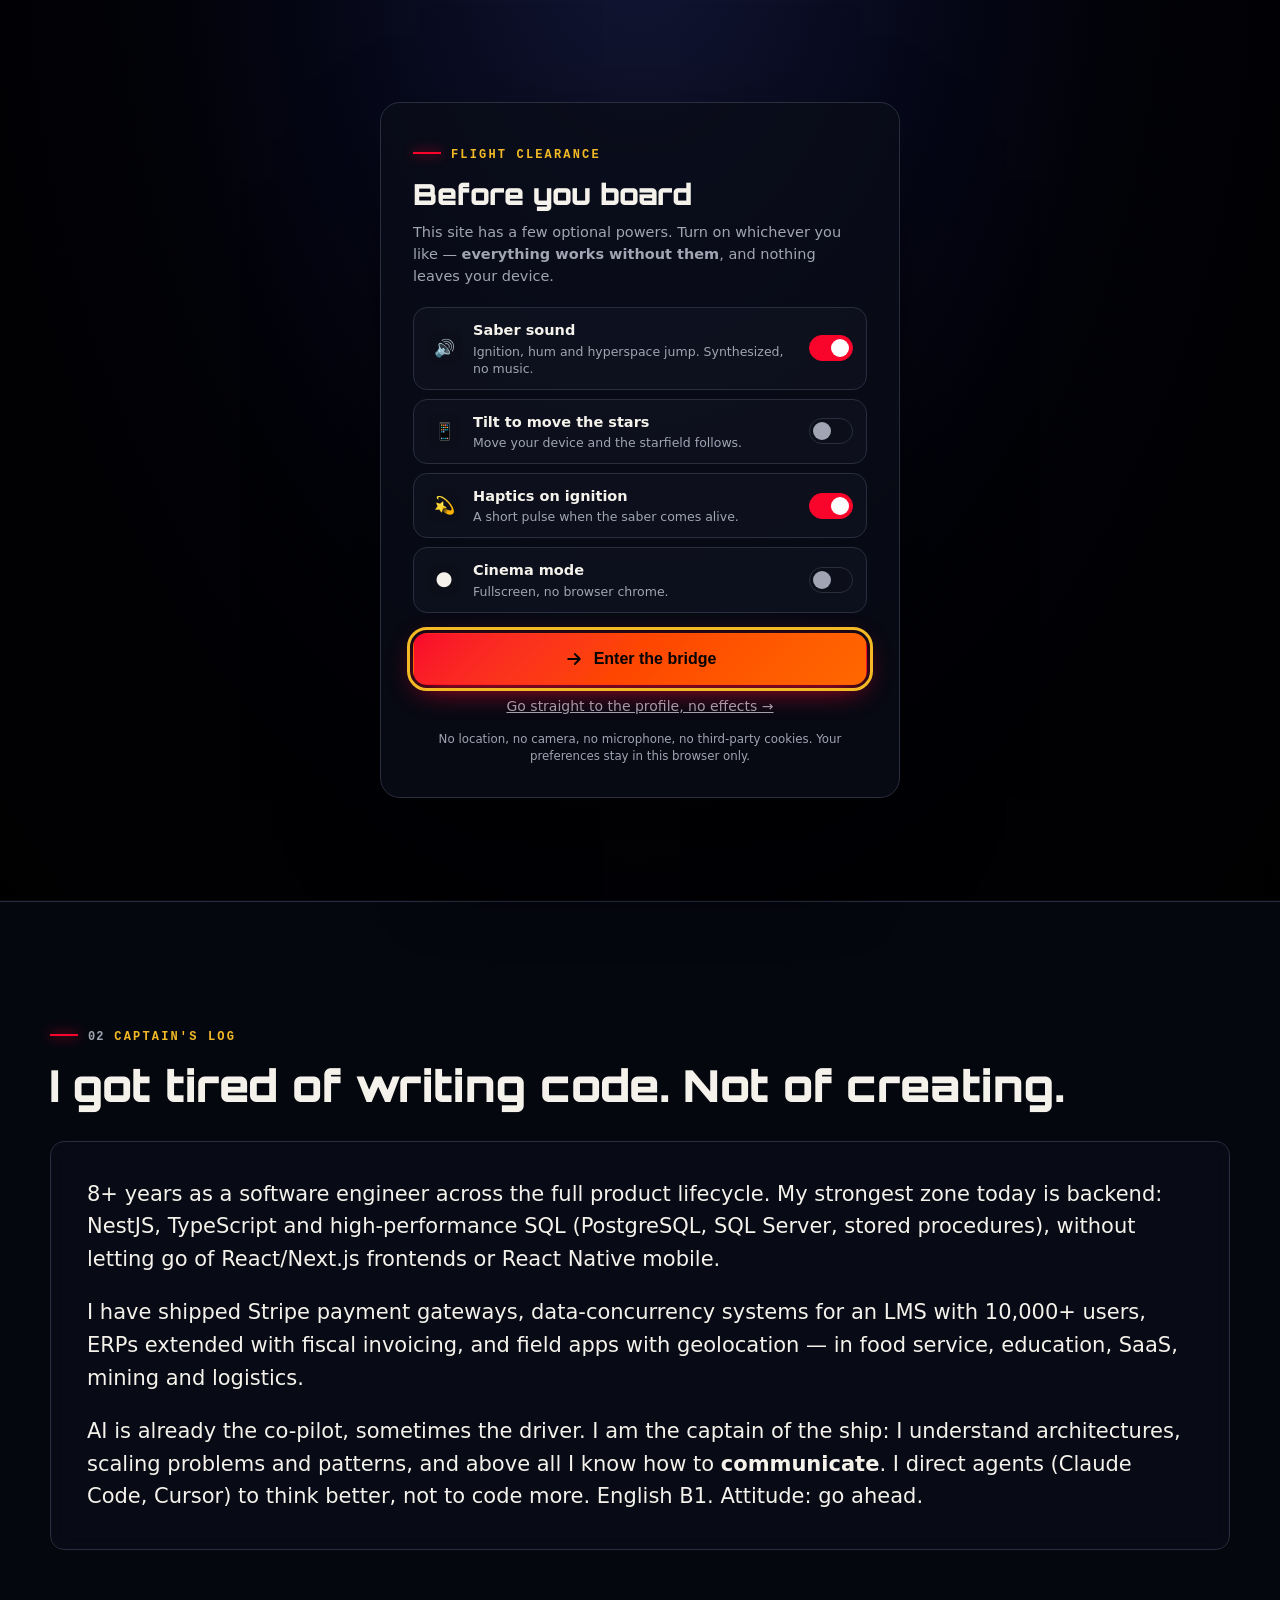
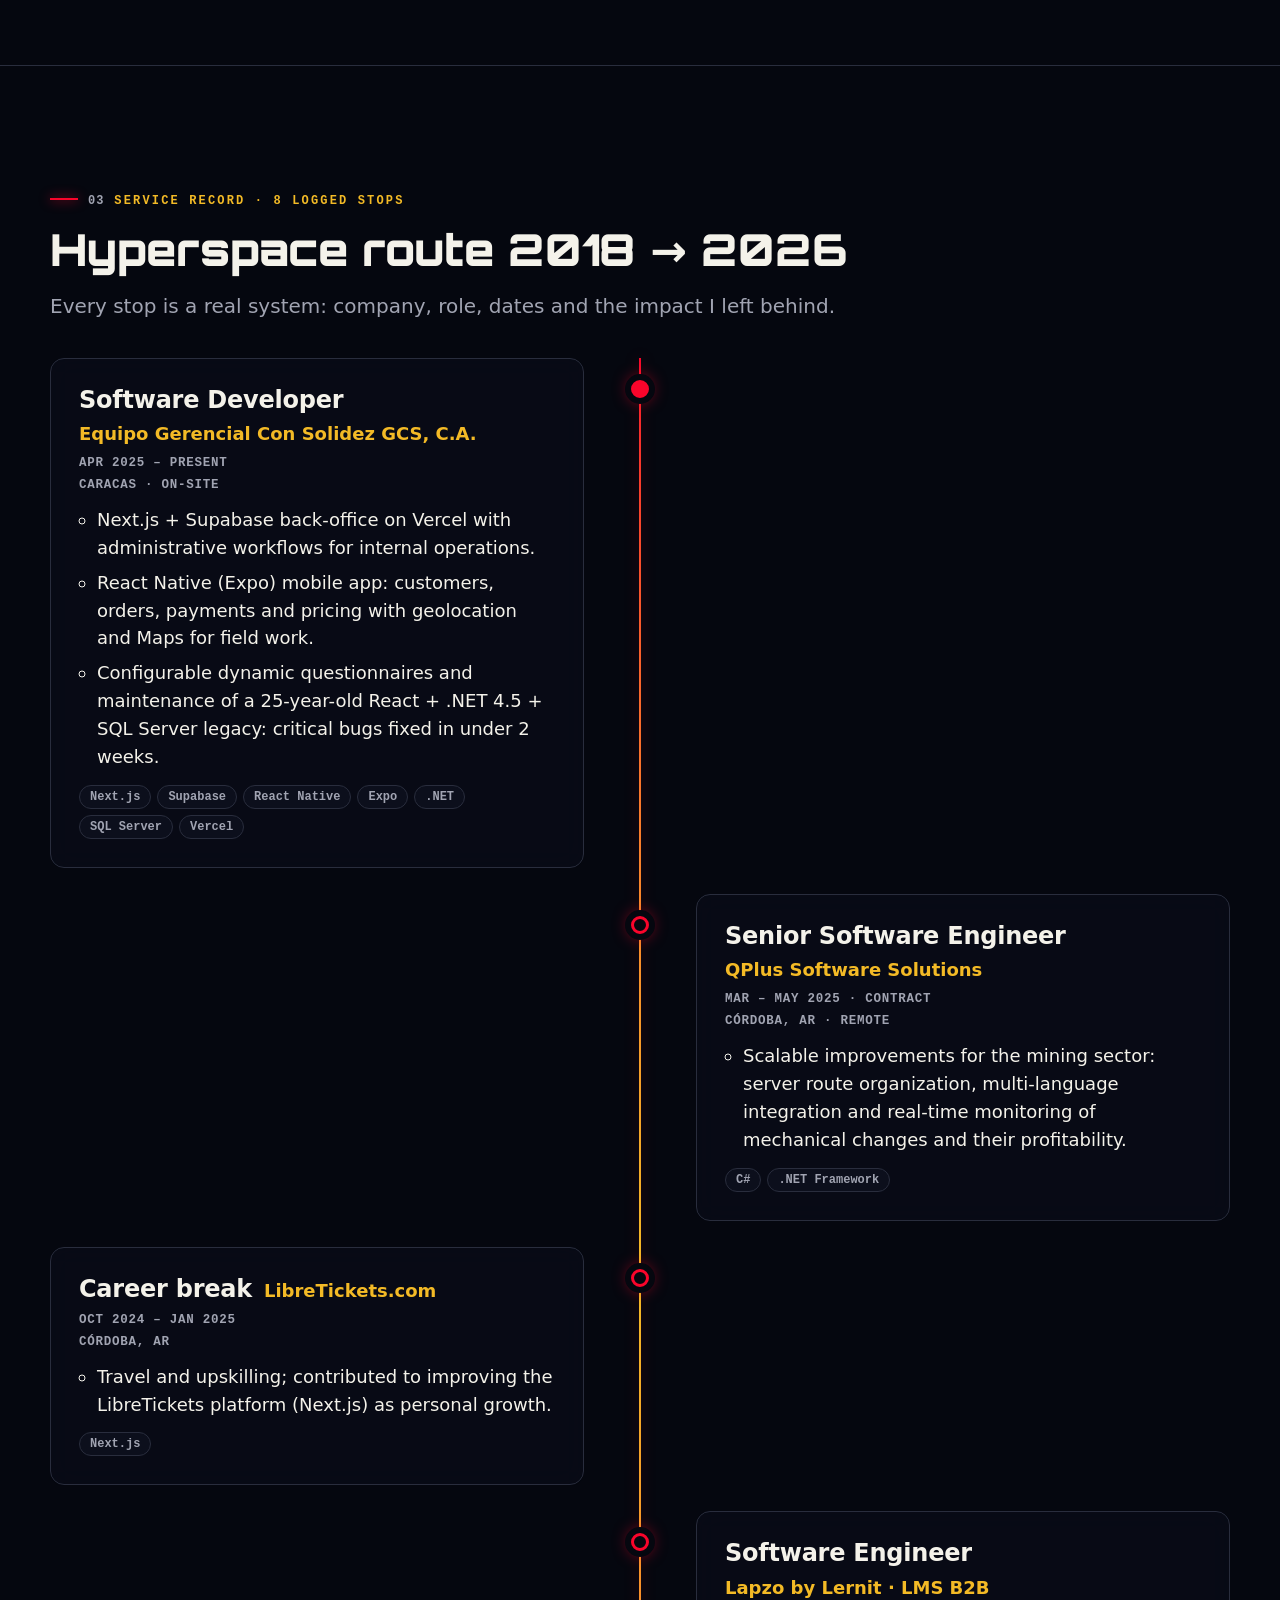
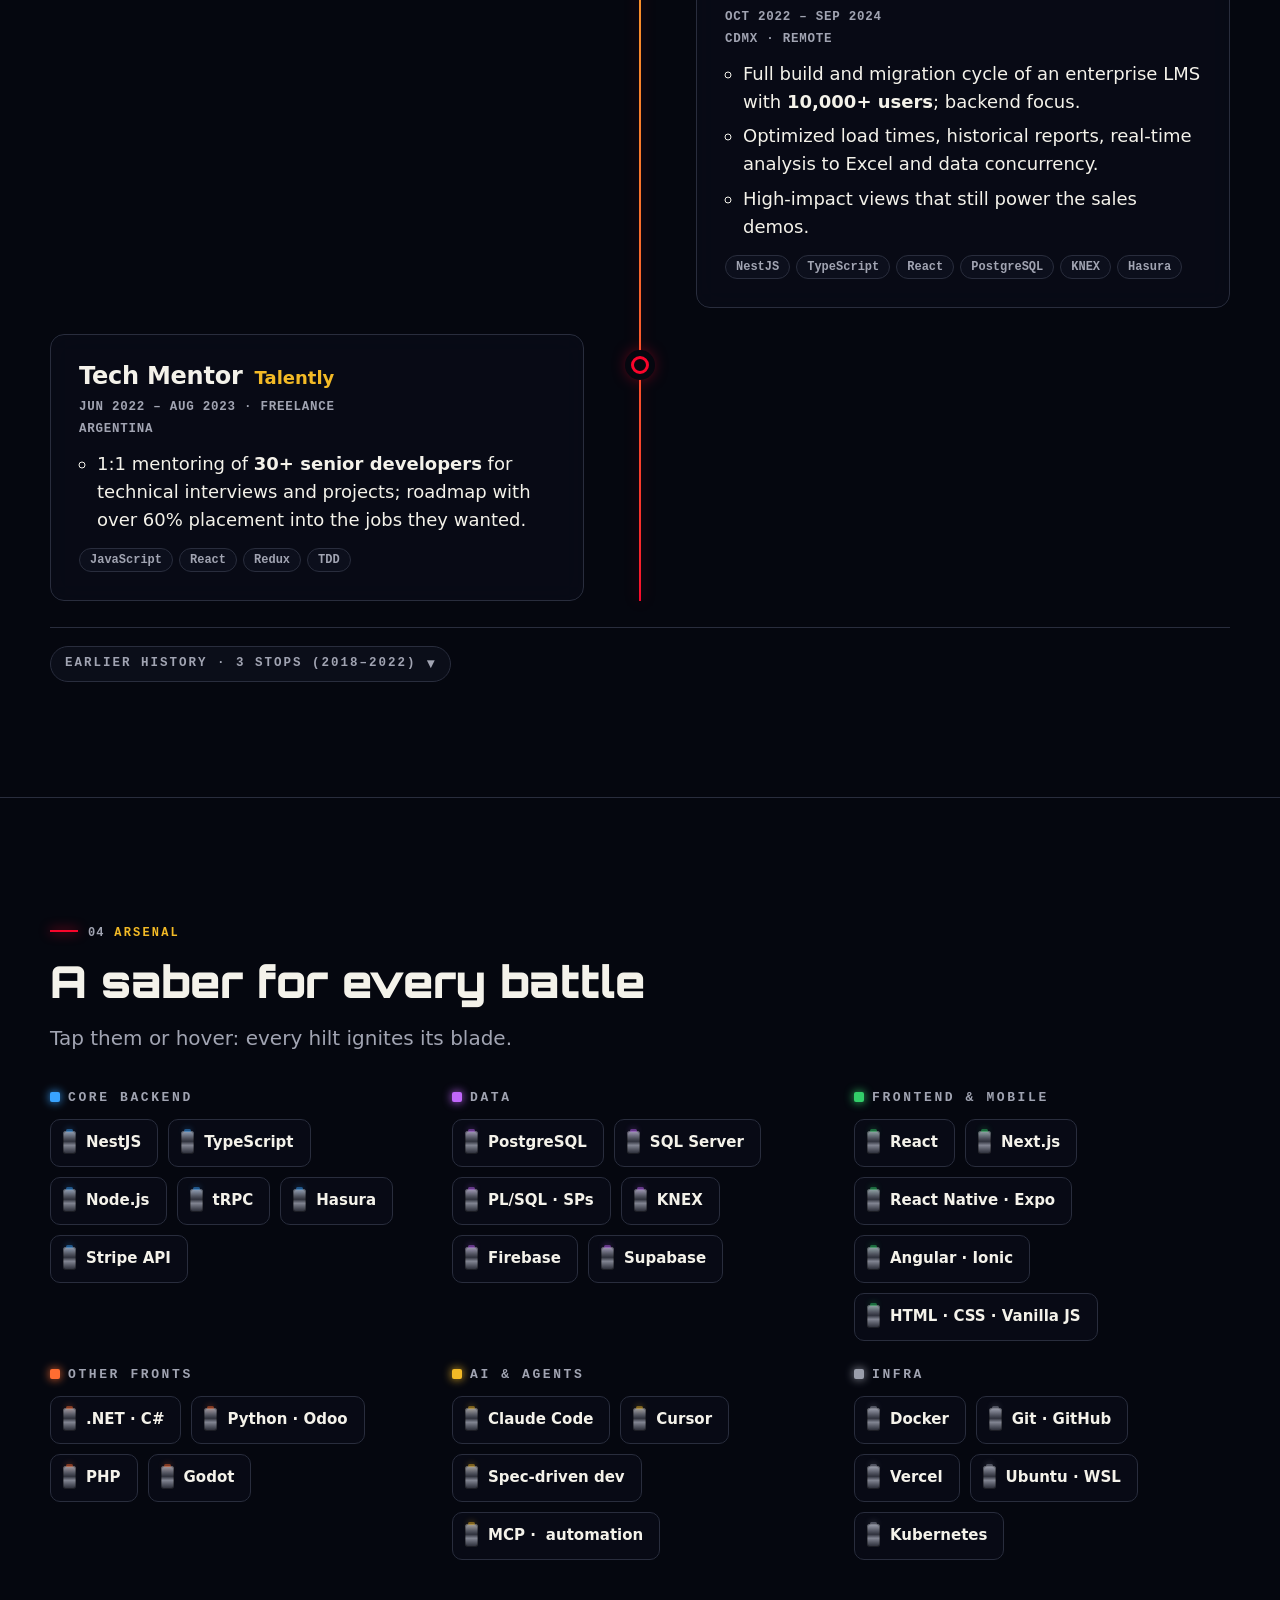
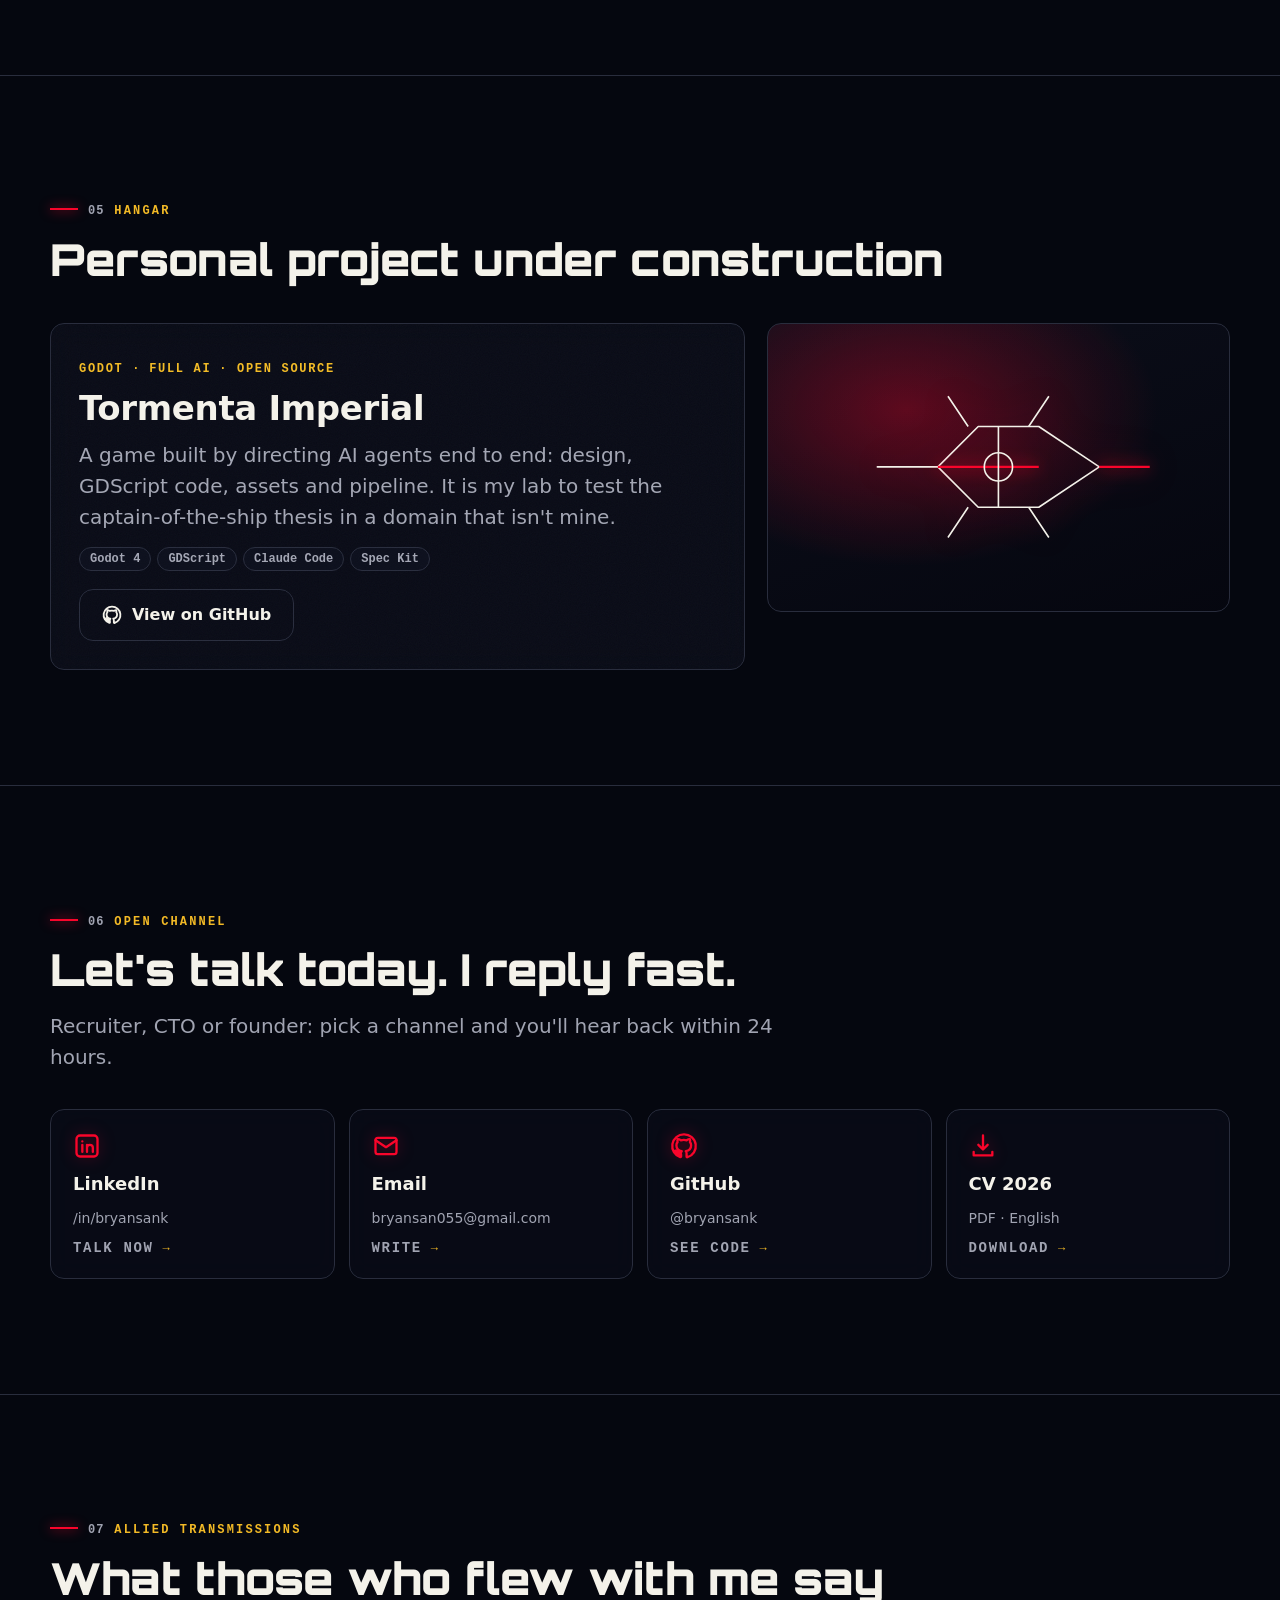
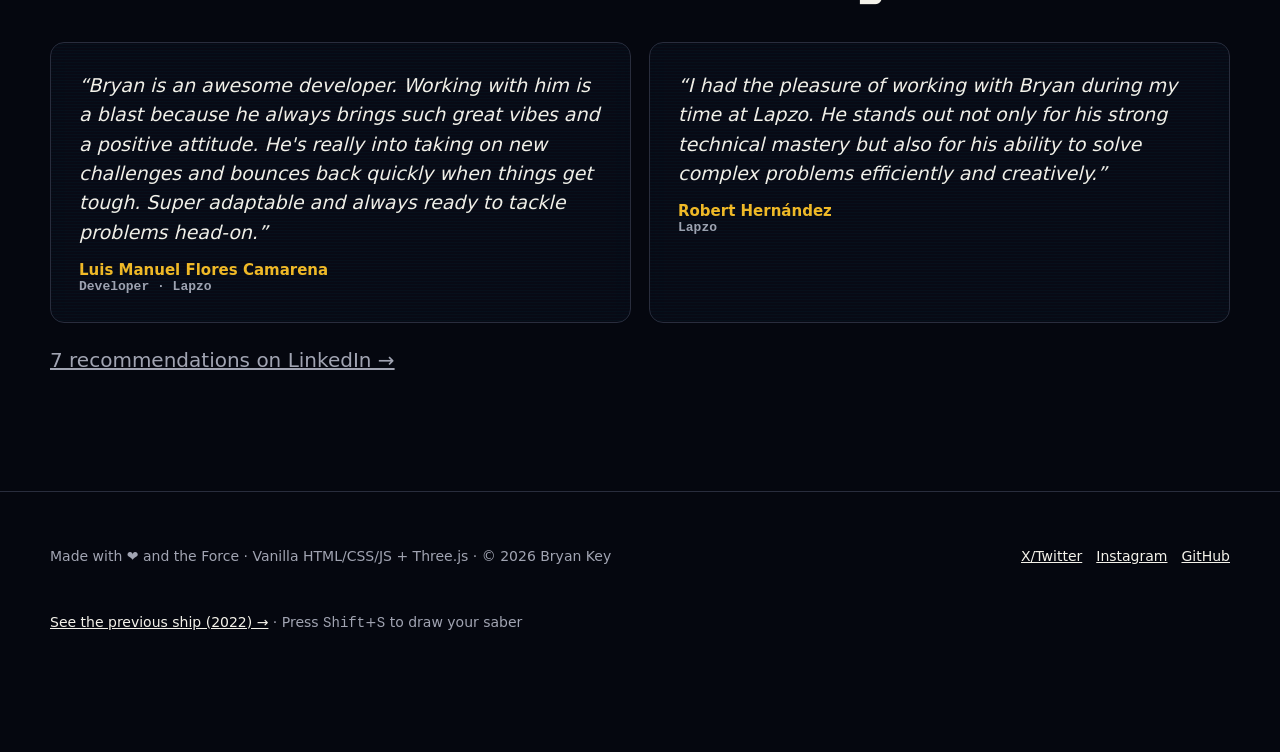
==== index.html @ 2c89f06b "Intro narrada, puente de mando 3D, sonidos y reorganización Intro: pasa de 2,8 s a ~11 s con un HUD " ====
<!DOCTYPE html>
<html lang="es" data-theme="dark">
<head>
<meta charset="UTF-8">
<meta name="viewport" content="width=device-width, initial-scale=1, viewport-fit=cover">
<title>Bryan Key — Senior Fullstack Engineer · Capitán de la nave</title>
<meta name="description" content="Bryan Key Hernández: Senior Fullstack Engineer (NestJS, TypeScript, SQL, React) con +8 años que dirige a la IA para construir. Open to work. Descarga el CV o escríbeme ya.">
<meta name="theme-color" content="#0f1020">
<meta property="og:title" content="Bryan Key — Capitán de la nave">
<meta property="og:description" content="Senior Fullstack Engineer que dirige a la IA para construir, no solo para escribir código. Open to work.">
<meta property="og:type" content="website">
<meta property="og:url" content="https://bryansank.github.io/">
<link rel="icon" type="image/png" sizes="64x64" href="./assets/media/favicon-64.png">
<link rel="apple-touch-icon" href="./assets/media/favicon-180.png">
<link rel="preconnect" href="https://cdn.jsdelivr.net" crossorigin>
<link rel="preconnect" href="https://fonts.googleapis.com">
<link rel="preconnect" href="https://fonts.gstatic.com" crossorigin>
<link rel="stylesheet" media="print" onload="this.media='all'" href="https://fonts.googleapis.com/css2?family=Orbitron:wght@700;900&display=swap">
<noscript><link rel="stylesheet" href="https://fonts.googleapis.com/css2?family=Orbitron:wght@700;900&display=swap"></noscript>
<link rel="canonical" href="https://bryansank.github.io/">
<noscript><style>#gate,#intro,#stars,.dock{display:none!important}.reveal{opacity:1;transform:none}</style></noscript>
<script>
(function(){try{var s=localStorage;var t=s.getItem('bk-theme');if(t)document.documentElement.dataset.theme=t;var l=s.getItem('bk-lang')||((navigator.language||'es').slice(0,2)==='en'?'en':'es');document.documentElement.lang=l;var rm=matchMedia('(prefers-reduced-motion: reduce)').matches;if(rm||s.getItem('bk-intro')==='1'||innerWidth<321)document.documentElement.dataset.intro='skip';}catch(e){}})();
</script>
<script type="importmap">{"imports":{"three":"https://cdn.jsdelivr.net/npm/three@0.170.0/build/three.module.min.js","three/addons/":"https://cdn.jsdelivr.net/npm/three@0.170.0/examples/jsm/"}}</script>
<style>
/* ---------- Tokens: Lado Oscuro (default) / Lado Luz ---------- */
:root{
  --bg:oklch(13% 0.02 275);--bg-2:oklch(17% 0.025 275);--fg:oklch(96% 0.01 90);--muted:oklch(72% 0.02 275);
  --saber:oklch(62% 0.25 25);--saber-soft:oklch(62% 0.25 25 / .35);--accent:oklch(82% 0.16 85);--line:oklch(30% 0.03 275);
  --card:oklch(16% 0.025 275 / .78);--glass:oklch(20% 0.03 275 / .55);--focus:oklch(82% 0.16 85);
  --font:ui-sans-serif,system-ui,"Segoe UI",Inter,Roboto,sans-serif;--mono:ui-monospace,"Cascadia Code",Consolas,monospace;
  --display:"Orbitron",ui-sans-serif,system-ui,"Segoe UI",sans-serif;
  --radius:14px;--max:1180px;--pad:clamp(16px,4vw,48px);--dock-h:64px;
  color-scheme:dark;
}
:root[data-theme="light"]{
  --bg:oklch(97% 0.012 90);--bg-2:oklch(94% 0.015 90);--fg:oklch(18% 0.02 275);--muted:oklch(42% 0.02 275);
  --saber:oklch(62% 0.2 145);--saber-soft:oklch(62% 0.2 145 / .3);--accent:oklch(52% 0.15 85);--line:oklch(84% 0.02 90);
  --card:oklch(99% 0.005 90 / .82);--glass:oklch(96% 0.01 90 / .6);--focus:oklch(45% 0.18 145);color-scheme:light;
}
/* ---------- Base ---------- */
*,*::before,*::after{box-sizing:border-box}
html{scroll-behavior:smooth;-webkit-text-size-adjust:100%}
@media (prefers-reduced-motion:reduce){html{scroll-behavior:auto}}
body{margin:0;background:var(--bg);color:var(--fg);font:400 clamp(15px,1.05vw + 10px,18px)/1.55 var(--font);min-height:100svh;overflow-x:hidden;padding-bottom:calc(var(--dock-h) + env(safe-area-inset-bottom))}
body::before{content:"";position:fixed;inset:0;z-index:-2;background:
  radial-gradient(1px 1px at 12% 18%,oklch(95% 0 0 / .8),transparent 60%),radial-gradient(1px 1px at 78% 32%,oklch(95% 0 0 / .7),transparent 60%),
  radial-gradient(1.5px 1.5px at 40% 72%,oklch(95% 0 0 / .6),transparent 60%),radial-gradient(1px 1px at 88% 82%,oklch(95% 0 0 / .8),transparent 60%),
  radial-gradient(1px 1px at 60% 10%,oklch(95% 0 0 / .5),transparent 60%),radial-gradient(1.5px 1.5px at 25% 50%,oklch(95% 0 0 / .6),transparent 60%),
  radial-gradient(1px 1px at 95% 55%,oklch(95% 0 0 / .7),transparent 60%),radial-gradient(1px 1px at 5% 90%,oklch(95% 0 0 / .6),transparent 60%),
  radial-gradient(ellipse at 70% -10%,var(--saber-soft),transparent 55%),var(--bg);opacity:.9}
:root[data-theme="light"] body::before{opacity:.35}
#stars{position:fixed;inset:0;z-index:-1;width:100%;height:100%;pointer-events:none;opacity:0;transition:opacity 1.2s}
#stars.on{opacity:1}
img,svg,video{max-width:100%;display:block}
a{color:inherit}
:focus-visible{outline:3px solid var(--focus);outline-offset:3px;border-radius:6px}
.skip{position:absolute;left:8px;top:-60px;z-index:100;background:var(--accent);color:var(--bg);padding:10px 14px;border-radius:8px;font-weight:700}
.skip:focus{top:8px}
/* i18n: pure CSS switch */
html[lang="es"] [lang="en"]{display:none!important}
html[lang="en"] [lang="es"]{display:none!important}
.wrap{width:min(100% - 2*var(--pad),var(--max));margin-inline:auto}
section{padding-block:clamp(56px,9vw,120px);position:relative;scroll-margin-top:72px}
h1,h2,h3{line-height:1.14;margin:0;text-wrap:balance;letter-spacing:-.01em}
h2{font-size:clamp(22px,3.6vw,44px);font-weight:900;font-family:var(--display);letter-spacing:0;line-height:1.2}
.kicker{font:600 clamp(10px,2.4vw,12px)/1.4 var(--mono);letter-spacing:.18em;text-transform:uppercase;color:var(--accent);margin-bottom:14px;display:flex;gap:10px;align-items:baseline;flex-wrap:nowrap}
.kicker::before{content:"";width:clamp(16px,5vw,28px);height:2px;flex:none;background:var(--saber);box-shadow:0 0 12px var(--saber);transform:translateY(-4px)}
.knum{color:var(--muted);font-weight:700;letter-spacing:.08em;flex:none}
/* Ritmo editorial: cada sección separada por una línea, no por cajas */
section+section{border-top:1px solid var(--line)}
/* Historial comprimido */
.more{margin-top:22px;border-top:1px solid var(--line);padding-top:18px}
.more>summary{cursor:pointer;list-style:none;display:inline-flex;align-items:center;gap:10px;font:700 12.5px/1 var(--mono);letter-spacing:.16em;text-transform:uppercase;color:var(--muted);padding:10px 14px;border:1px solid var(--line);border-radius:999px;background:var(--glass);transition:color .2s,border-color .2s}
.more>summary::-webkit-details-marker{display:none}
.more>summary:hover,.more>summary:focus-visible{color:var(--fg);border-color:var(--saber)}
.more>summary::after{content:"▾";font-size:14px;transition:transform .25s}
.more[open]>summary::after{transform:rotate(180deg)}
.more[open]>summary{margin-bottom:18px}
.more .route{margin-top:0}
.lede{color:var(--muted);max-width:62ch;margin:14px 0 0;font-size:clamp(16px,1.1vw + 10px,20px)}
/* ---------- Top bar ---------- */
.top{position:sticky;top:0;z-index:40;background:var(--bg);border-bottom:1px solid var(--line)}
@media (min-width:768px) and (pointer:fine){.top{backdrop-filter:blur(14px) saturate(1.3);background:color-mix(in oklch,var(--bg) 72%,transparent)}}
.top .wrap{display:flex;align-items:center;gap:14px;min-height:60px}
.brand{display:flex;align-items:center;gap:10px;text-decoration:none;font-weight:900;letter-spacing:.06em;font-family:var(--display);font-size:15px}
.brand .key{width:34px;height:34px;border-radius:9px;display:grid;place-items:center;background:linear-gradient(135deg,var(--saber),var(--accent));color:oklch(12% 0 0);font:900 15px var(--mono);box-shadow:0 0 18px var(--saber-soft)}
.nav{display:none;gap:4px;margin-inline:auto}
.nav a{text-decoration:none;color:var(--muted);padding:8px 12px;border-radius:8px;font-size:14px;font-weight:600}
.nav a:hover{color:var(--fg);background:var(--glass)}
@media (min-width:900px){.nav{display:flex}}
.ctrls{display:flex;gap:6px;margin-left:auto}
.ctl{appearance:none;border:1px solid var(--line);background:var(--glass);color:var(--fg);border-radius:10px;height:38px;min-width:38px;padding:0 10px;font:700 13px var(--mono);cursor:pointer;display:inline-flex;align-items:center;gap:6px;transition:transform .15s,border-color .15s}
.ctl:hover{transform:translateY(-1px);border-color:var(--saber)}
.ctl[aria-pressed="true"]{border-color:var(--saber);box-shadow:0 0 0 1px var(--saber),0 0 16px var(--saber-soft)}
.ctl svg{width:18px;height:18px;fill:none;stroke:currentColor;stroke-width:2;stroke-linecap:round;stroke-linejoin:round}
/* ---------- Hero ---------- */
.hero{min-height:calc(100svh - 60px);display:grid;align-content:center;padding-block:clamp(40px,6vw,80px)}
.pill{display:inline-flex;align-items:center;gap:10px;border:1px solid var(--line);background:var(--glass);border-radius:999px;padding:8px 14px 8px 10px;font:600 12px var(--mono);letter-spacing:.12em;text-transform:uppercase;color:var(--fg)}
.pill i{width:10px;height:10px;border-radius:50%;background:var(--saber);box-shadow:0 0 12px var(--saber);animation:pulse 1.8s ease-in-out infinite;will-change:transform,opacity}
@keyframes pulse{50%{transform:scale(.7);opacity:.6}}
.hero h1{font-family:var(--display);font-size:clamp(30px,6.4vw,84px);font-weight:900;letter-spacing:.01em;margin-top:20px;text-transform:uppercase;line-height:1.1}
.hero h1 .w{display:block}
.hero h1 .l{display:inline-block;animation:drop .7s cubic-bezier(.2,.8,.2,1) both;animation-delay:calc(var(--i) * 45ms + .1s)}
.hero h1 .w:last-child .l{color:var(--saber);-webkit-text-stroke:1px var(--fg);text-shadow:0 0 30px var(--saber-soft),0 0 60px var(--saber-soft)}
@keyframes drop{from{opacity:0;transform:translateY(.6em) rotateX(-40deg);filter:blur(6px)}}
.hero .role{font:600 clamp(15px,1.1vw + 8px,22px)/1.3 var(--font);color:var(--muted);margin-top:16px;max-width:34ch;letter-spacing:.01em}
.hero .role b{color:var(--fg)}
.hero .usp{margin-top:18px;font-size:clamp(17px,1.2vw + 10px,22px);max-width:56ch;border-left:3px solid var(--saber);padding-left:16px;color:var(--fg)}
.cta{display:flex;flex-wrap:wrap;gap:12px;margin-top:30px}
.btn{--c:var(--saber);appearance:none;text-decoration:none;display:inline-flex;align-items:center;gap:10px;min-height:52px;padding:0 22px;border-radius:14px;font-weight:800;font-size:16px;border:1px solid var(--line);background:var(--glass);color:var(--fg);cursor:pointer;position:relative;transition:transform .2s,box-shadow .2s,border-color .2s;will-change:transform}
.btn svg{width:20px;height:20px;fill:none;stroke:currentColor;stroke-width:2.2;stroke-linecap:round;stroke-linejoin:round}
.btn:hover{border-color:var(--c);box-shadow:0 0 0 1px var(--c),0 0 28px var(--saber-soft);transform:translateY(-2px)}
.btn.primary{background:linear-gradient(135deg,var(--saber),color-mix(in oklch,var(--saber) 60%,var(--accent)));color:oklch(10% 0 0);border-color:transparent;box-shadow:0 8px 30px -8px var(--saber)}
.btn.primary:hover{box-shadow:0 12px 40px -6px var(--saber)}
.btn.ghost{background:transparent}
.meta{display:flex;flex-wrap:wrap;gap:8px 22px;margin-top:30px;color:var(--muted);font:500 14px var(--mono)}
.meta span::before{content:"◆ ";color:var(--accent)}
.scroll-cue{position:absolute;right:var(--pad);bottom:24px;width:34px;height:54px;border:2px solid var(--line);border-radius:20px;display:none}
.scroll-cue::after{content:"";position:absolute;left:50%;top:8px;width:6px;height:6px;margin-left:-3px;border-radius:50%;background:var(--saber);box-shadow:0 0 10px var(--saber);animation:cue 1.6s ease-in-out infinite}
@keyframes cue{60%{transform:translateY(26px);opacity:0}100%{opacity:0}}
@media (min-width:900px){.scroll-cue{display:block}}
/* ---------- Reveal (scroll-driven, fallback IO) ---------- */
.reveal{opacity:0;transform:translateY(28px)}
@supports (animation-timeline: view()){
  .reveal{animation:rise linear both;animation-timeline:view();animation-range:entry 5% entry 45%}
  @keyframes rise{to{opacity:1;transform:none}}
}
.reveal.in{opacity:1;transform:none;transition:opacity .7s,transform .7s cubic-bezier(.2,.8,.2,1)}
/* ---------- Bitácora: crawl ---------- */
.crawl-stage{perspective:520px;perspective-origin:50% 100%;margin-top:28px}
.crawl{transform-origin:50% 100%;background:var(--card);border:1px solid var(--line);border-radius:var(--radius);padding:clamp(20px,3vw,36px);backdrop-filter:blur(10px)}
.crawl p{margin:0 0 1em;font-size:clamp(16px,1.15vw + 9px,21px);color:var(--fg)}
.crawl p:last-child{margin:0}
@supports (animation-timeline: view()){
  @media (prefers-reduced-motion:no-preference){
    .crawl{animation:crawl linear both;animation-timeline:view();animation-range:entry 0% cover 55%}
    @keyframes crawl{from{transform:rotateX(26deg) translateY(120px) scale(.92)}to{transform:none}}
  }
}
/* ---------- Hoja de servicio: mapa galáctico ---------- */
.route{list-style:none;margin:36px 0 0;padding:0;position:relative}
.route::before{content:"";position:absolute;left:19px;top:0;bottom:0;width:2px;background:linear-gradient(var(--saber),var(--accent),var(--saber));box-shadow:0 0 14px var(--saber-soft)}
@media (min-width:900px){.route::before{left:50%;margin-left:-1px}}
.stop{position:relative;padding-left:56px;margin-bottom:26px}
.stop::before{content:"";position:absolute;left:11px;top:22px;width:18px;height:18px;border-radius:50%;background:var(--bg);border:3px solid var(--saber);box-shadow:0 0 0 6px var(--bg),0 0 18px var(--saber)}
.stop.now::before{background:var(--saber);animation:pulse 1.6s infinite}
@media (min-width:900px){
  .stop{width:50%;padding-left:0;padding-right:56px}
  .stop:nth-child(even){margin-left:50%;padding-right:0;padding-left:56px}
  .stop::before{left:auto;right:-9px}
  .stop:nth-child(even)::before{right:auto;left:-9px}
}
.card{background:var(--card);border:1px solid var(--line);border-radius:var(--radius);padding:clamp(18px,2.4vw,28px);backdrop-filter:blur(12px);transform-style:preserve-3d;transition:transform .35s cubic-bezier(.2,.8,.2,1),box-shadow .35s,border-color .35s}
.tilt:hover,.tilt:focus-within{border-color:var(--saber);box-shadow:0 20px 60px -30px var(--saber),0 0 0 1px var(--saber-soft)}
.card header{display:flex;flex-wrap:wrap;align-items:baseline;gap:6px 12px}
.card h3{font-size:clamp(19px,1.4vw + 10px,24px);font-weight:800}
.card .co{color:var(--accent);font-weight:700}
.card time,.card .loc{display:block;font:600 12.5px var(--mono);letter-spacing:.06em;color:var(--muted);margin-top:8px;text-transform:uppercase}
.card ul{margin:14px 0 0;padding-left:18px;color:var(--fg)}
.card li{margin:0 0 7px}
.chips{display:flex;flex-wrap:wrap;gap:6px;margin-top:14px}
.chips span{font:600 12px var(--mono);border:1px solid var(--line);border-radius:999px;padding:4px 10px;color:var(--muted);background:var(--glass)}
/* ---------- Arsenal: empuñaduras ---------- */
.arsenal{display:grid;gap:26px;margin-top:36px;grid-template-columns:repeat(auto-fit,minmax(min(100%,300px),1fr))}
.cat h3{font:700 13px var(--mono);letter-spacing:.2em;text-transform:uppercase;color:var(--muted);margin-bottom:14px;display:flex;gap:8px;align-items:center}
.cat h3::before{content:"";width:10px;height:10px;border-radius:2px;background:var(--cat);box-shadow:0 0 10px var(--cat)}
.hilts{list-style:none;margin:0;padding:0;display:flex;flex-wrap:wrap;gap:10px}
.hilt{--cat:var(--saber);position:relative;display:inline-flex;align-items:center;gap:10px;padding:11px 16px 12px 12px;border-radius:10px;background:var(--card);border:1px solid var(--line);color:var(--fg);font:700 15px/1 var(--font);cursor:pointer;overflow:hidden;isolation:isolate;transition:border-color .25s,transform .25s,box-shadow .25s;-webkit-tap-highlight-color:transparent}
.hilt>*{position:relative;z-index:1}
.hilt .grip{width:13px;height:23px;border-radius:3px;flex:none;background:linear-gradient(oklch(72% 0.02 275),oklch(32% 0.02 275) 45%,oklch(62% 0.02 275) 62%,oklch(28% 0.02 275));box-shadow:inset 0 0 0 1px oklch(0% 0 0 / .35)}
.hilt .grip::before{content:"";position:absolute;left:3px;right:3px;top:-2px;height:3px;border-radius:2px;background:var(--cat);opacity:.5;box-shadow:0 0 6px var(--cat);transition:opacity .25s,box-shadow .25s}
.hilt .blade{position:absolute;left:0;right:0;bottom:0;height:3px;z-index:2;transform:scaleX(0);transform-origin:0 50%;background:linear-gradient(90deg,var(--cat),oklch(99% 0 0));box-shadow:0 0 10px var(--cat),0 0 26px var(--cat);transition:transform .34s cubic-bezier(.2,.9,.3,1.1);pointer-events:none}
.hilt::after{content:"";position:absolute;inset:0;z-index:0;background:radial-gradient(130% 90% at 0% 100%,var(--cat),transparent 62%);opacity:0;transition:opacity .3s;pointer-events:none}
.hilt:hover,.hilt:focus-visible,.hilt.lit{border-color:var(--cat);transform:translateY(-2px);outline-color:var(--cat);box-shadow:0 8px 26px -14px var(--cat)}
.hilt:hover .blade,.hilt:focus-visible .blade,.hilt.lit .blade{transform:scaleX(1)}
.hilt:hover::after,.hilt:focus-visible::after,.hilt.lit::after{opacity:.15}
.hilt:hover .grip::before,.hilt:focus-visible .grip::before,.hilt.lit .grip::before{opacity:1;box-shadow:0 0 12px var(--cat)}
/* ---------- Hangar ---------- */
.hangar{margin-top:36px;display:grid;gap:22px;grid-template-columns:1fr}
@media (min-width:900px){.hangar{grid-template-columns:1.2fr .8fr}}
.grain{position:relative;overflow:hidden}
.grain::after{content:"";position:absolute;inset:-50%;pointer-events:none;opacity:.14;mix-blend-mode:overlay;background:url("data:image/svg+xml,%3Csvg xmlns='http://www.w3.org/2000/svg' width='240' height='240'%3E%3Cfilter id='n'%3E%3CfeTurbulence type='fractalNoise' baseFrequency='.9' numOctaves='3' stitchTiles='stitch'/%3E%3C/filter%3E%3Crect width='100%25' height='100%25' filter='url(%23n)'/%3E%3C/svg%3E")}
.badge{display:inline-flex;gap:8px;align-items:center;font:700 12px var(--mono);letter-spacing:.14em;text-transform:uppercase;color:var(--accent)}
.ship{aspect-ratio:16/10;border-radius:var(--radius);border:1px solid var(--line);background:radial-gradient(ellipse at 30% 30%,var(--saber-soft),transparent 55%),linear-gradient(160deg,var(--bg-2),var(--bg));display:grid;place-items:center;position:relative;overflow:hidden}
.ship svg{width:70%;height:auto;filter:drop-shadow(0 0 18px var(--saber-soft))}
.ship svg *{fill:none;stroke:var(--fg);stroke-width:1.6;stroke-linejoin:round}
.ship svg .glow{stroke:var(--saber);stroke-width:2.4;filter:drop-shadow(0 0 8px var(--saber))}
/* ---------- Transmisiones ---------- */
.holo{display:grid;gap:18px;margin-top:36px;grid-template-columns:repeat(auto-fit,minmax(min(100%,320px),1fr))}
.holo blockquote{margin:0;position:relative;overflow:hidden}
.holo blockquote{overflow:hidden}
.holo blockquote::before{content:"";position:absolute;left:0;right:0;top:-100%;height:300%;pointer-events:none;background:repeating-linear-gradient(transparent 0 2px,oklch(50% 0.1 220 / .06) 2px 3px);animation:scan 6s linear infinite;will-change:transform}
@keyframes scan{to{transform:translateY(60px)}}
.holo p{margin:0;font-size:clamp(16px,1.05vw + 9px,19px);font-style:italic}
.holo footer{margin-top:14px;font:600 13px var(--mono);color:var(--muted)}
.holo footer b{color:var(--accent);display:block;font-family:var(--font);font-size:15px}
/* ---------- Canal abierto ---------- */
.channels{display:grid;gap:14px;margin-top:36px;grid-template-columns:repeat(auto-fit,minmax(min(100%,230px),1fr))}
.chan{text-decoration:none;display:flex;flex-direction:column;gap:10px;padding:22px;min-height:150px}
.chan svg{width:28px;height:28px;fill:none;stroke:var(--saber);stroke-width:2;stroke-linecap:round;stroke-linejoin:round;filter:drop-shadow(0 0 8px var(--saber-soft))}
.chan b{font-size:18px}
.chan span{color:var(--muted);font-size:14px}
.chan em{margin-top:auto;font:700 12px var(--mono);letter-spacing:.14em;text-transform:uppercase;color:var(--accent);font-style:normal}
/* ---------- Footer ---------- */
.foot{border-top:1px solid var(--line);padding:40px 0 30px;color:var(--muted);font-size:14px}
.foot .wrap{display:flex;flex-wrap:wrap;gap:16px 30px;align-items:center;justify-content:space-between}
.foot a{color:var(--fg)}
.foot .socials{display:flex;gap:14px}
/* ---------- Barra de progreso y raíl de navegación ---------- */
.progress{position:fixed;left:0;top:0;height:3px;width:0;z-index:60;background:linear-gradient(90deg,var(--saber),var(--accent));box-shadow:0 0 12px var(--saber);transition:width .1s linear;pointer-events:none}
.rail{position:fixed;right:16px;top:50%;transform:translateY(-50%);z-index:45;display:none;flex-direction:column;gap:13px}
@media (min-width:1120px){.rail{display:flex}}
.rail a{display:flex;align-items:center;gap:10px;justify-content:flex-end;text-decoration:none;color:var(--muted);font:700 10.5px/1 var(--mono);letter-spacing:.14em;text-transform:uppercase}
.rail .num{opacity:.55;font-size:9.5px}
.rail .dot{width:9px;height:9px;border-radius:50%;border:1.5px solid currentColor;flex:none;transition:transform .25s,background .25s,box-shadow .25s}
.rail .lbl{opacity:0;transform:translateX(8px);transition:opacity .25s,transform .25s;white-space:nowrap}
.rail a:hover,.rail a:focus-visible{color:var(--fg)}
.rail a:hover .lbl,.rail a:focus-visible .lbl,.rail a[aria-current="step"] .lbl{opacity:1;transform:none}
.rail a[aria-current="step"]{color:var(--fg)}
.rail a[aria-current="step"] .dot{background:var(--saber);border-color:var(--saber);box-shadow:0 0 14px var(--saber);transform:scale(1.3)}
@media (prefers-reduced-motion:reduce){.rail .lbl{opacity:1;transform:none}.progress{transition:none}}
/* ---------- Dock (contacto fijo) ---------- */
.dock{position:fixed;left:50%;bottom:calc(10px + env(safe-area-inset-bottom));transform:translateX(-50%);z-index:50;display:flex;gap:6px;padding:6px;border-radius:18px;background:color-mix(in oklch,var(--bg) 95%,transparent);border:1px solid var(--line);box-shadow:0 20px 60px -20px oklch(0% 0 0 / .8);transition:transform .35s cubic-bezier(.2,.8,.2,1),opacity .35s;max-width:calc(100vw - 16px)}
@media (min-width:768px) and (pointer:fine){.dock{backdrop-filter:blur(16px) saturate(1.4);background:color-mix(in oklch,var(--bg) 78%,transparent)}}
.dock.hide{transform:translate(-50%,120%);opacity:0;pointer-events:none}
.dock a{text-decoration:none;display:inline-flex;align-items:center;gap:8px;height:48px;padding:0 14px;border-radius:12px;font-weight:800;font-size:14px;color:var(--fg);white-space:nowrap}
.dock a svg{width:20px;height:20px;fill:none;stroke:currentColor;stroke-width:2.2;stroke-linecap:round;stroke-linejoin:round;flex:none}
.dock a.primary{background:var(--saber);color:oklch(10% 0 0)}
.dock a:not(.primary):hover{background:var(--glass)}
@media (max-width:560px){.dock a span{display:none}.dock a{padding:0 13px}.dock a.primary span{display:inline}}
/* ---------- Sala de embarque ---------- */
#gate{position:fixed;inset:0;z-index:95;display:grid;place-items:center;padding:clamp(12px,3vw,24px);background:radial-gradient(ellipse at 50% -10%,oklch(22% 0.06 275),oklch(9% 0.02 275) 55%,oklch(6% 0.01 275));overflow-y:auto;transition:opacity .4s}
#gate.out{opacity:0;pointer-events:none}
html[data-intro="skip"] #gate{display:none}
.gate-card{width:min(520px,100%);background:var(--card);border:1px solid var(--line);border-radius:20px;padding:clamp(18px,4vw,32px);box-shadow:0 40px 120px -40px oklch(0% 0 0 / .9)}
.gate-card h2{font-size:clamp(21px,3.2vw,29px);margin-top:4px}
.gate-sub{color:var(--muted);margin:10px 0 0;font-size:14.5px;line-height:1.5}
.powers{list-style:none;margin:20px 0 0;padding:0;display:grid;gap:9px}
.power{display:flex;align-items:center;gap:12px;width:100%;text-align:left;background:var(--glass);border:1px solid var(--line);border-radius:14px;padding:11px 13px;color:var(--fg);font:inherit;cursor:pointer;transition:border-color .2s}
.power:hover{border-color:var(--saber)}
.power .ico{width:34px;height:34px;flex:none;display:grid;place-items:center;border-radius:10px;background:var(--bg-2);font-size:17px}
.power .txt{flex:1;min-width:0}
.power .txt b{display:block;font-size:14.5px}
.power .txt em{display:block;color:var(--muted);font-size:12.5px;line-height:1.35;font-style:normal;margin-top:2px}
.power .sw{width:44px;height:26px;border-radius:999px;background:var(--bg-2);border:1px solid var(--line);position:relative;flex:none;transition:background .2s,border-color .2s}
.power .sw::after{content:"";position:absolute;top:3px;left:3px;width:18px;height:18px;border-radius:50%;background:var(--muted);transition:transform .2s,background .2s}
.power[aria-checked="true"] .sw{background:var(--saber);border-color:var(--saber)}
.power[aria-checked="true"] .sw::after{transform:translateX(18px);background:oklch(99% 0 0)}
.gate-actions{margin-top:20px;display:grid;gap:11px}
.gate-actions .btn{justify-content:center;width:100%}
.gate-skip{margin:0;text-align:center;font-size:14px;color:var(--muted)}
.gate-note{margin:14px 0 0;font-size:11.8px;color:var(--muted);text-align:center;line-height:1.45}
@media (max-width:350px){.power .txt em{display:none}.power .ico{width:28px;height:28px;font-size:14px}}
/* ---------- Intro ---------- */
#intro{position:fixed;inset:0;z-index:90;background:oklch(6% 0.01 275);display:grid;place-items:center;transition:opacity .6s}
#intro canvas{position:absolute;inset:0;width:100%;height:100%}
#intro .fall{position:absolute;width:min(20svh,46vw);aspect-ratio:414/896;border-radius:14px;overflow:hidden;box-shadow:0 0 50px oklch(70% 0.16 220 / .5),0 0 130px oklch(70% 0.16 220 / .25);z-index:1}
#intro .fall img,#intro .fall video{width:100%;height:100%;object-fit:cover;filter:grayscale(1) invert(1) sepia(1) hue-rotate(150deg) saturate(4.5) brightness(.85) contrast(1.25);opacity:.95}
#intro>video{position:absolute;left:0;bottom:0;width:2px;height:2px;opacity:.01;pointer-events:none}
#intro .fall::after{content:"";position:absolute;left:0;right:0;top:-100%;height:300%;pointer-events:none;background:repeating-linear-gradient(transparent 0 2px,oklch(70% 0.14 220 / .14) 2px 4px);animation:holo-scan 3s linear infinite;will-change:transform}
@keyframes holo-scan{to{transform:translateY(40px)}}
#intro .skipbtn{position:absolute;right:18px;bottom:calc(18px + env(safe-area-inset-bottom));z-index:6}
/* HUD de la intro: explica qué se está viendo */
.ihud{position:absolute;z-index:5;pointer-events:none;font:600 12px/1.5 var(--mono);letter-spacing:.18em;text-transform:uppercase;color:oklch(88% 0.08 220);text-shadow:0 0 14px oklch(60% 0.16 230 / .9)}
.ihud.tl{left:clamp(14px,4vw,44px);right:clamp(14px,4vw,44px);top:clamp(14px,4vw,40px);max-width:min(46ch,92vw)}
.ihud.bl{left:clamp(14px,4vw,44px);right:clamp(14px,4vw,44px);bottom:clamp(72px,12vw,80px);max-width:min(46ch,92vw)}
.ihud .big{display:block;font-family:var(--font);font-size:clamp(19px,3.4vw,30px);font-weight:800;letter-spacing:-.01em;text-transform:none;color:var(--fg);margin:6px 0 2px}
.ihud .dim{color:oklch(72% 0.04 230)}
.ihud .tag{display:inline-flex;align-items:center;gap:8px;border:1px solid oklch(60% 0.12 230 / .6);border-radius:999px;padding:5px 11px;font-size:11px;letter-spacing:.16em;background:oklch(30% 0.06 240 / .35)}
.ihud .tag::before{content:"";width:7px;height:7px;border-radius:50%;background:oklch(80% 0.16 90);box-shadow:0 0 10px oklch(80% 0.16 90)}
.ihud[data-state="dead"] .tag{border-color:var(--saber);color:oklch(78% 0.18 25)}
.ihud[data-state="dead"] .tag::before{background:var(--saber);box-shadow:0 0 10px var(--saber)}
.ihud .line{height:1px;background:linear-gradient(90deg,oklch(70% 0.12 230 / .8),transparent);margin:10px 0 0}
.ihud .fade{animation:ihudIn .5s both}
@keyframes ihudIn{from{opacity:0;transform:translateY(8px)}}
@media (prefers-reduced-motion:reduce){.ihud .fade{animation:none}}
#intro .hint{position:absolute;left:0;right:0;bottom:calc(96px + env(safe-area-inset-bottom));text-align:center;font:600 12px var(--mono);letter-spacing:.2em;text-transform:uppercase;color:var(--muted)}
#intro.out{opacity:0;pointer-events:none}
html[data-intro="skip"] #intro{display:none}
/* Intro CSS (móvil / sin Three.js) — la secuencia la dirige la Web Animations API */
#intro .sweep{position:absolute;left:50%;top:50%;width:0;height:0;z-index:3;pointer-events:none}
#intro .rider{position:absolute;left:0;top:0;will-change:transform}
#intro .blade{position:absolute;left:0;top:-4px;height:8px;border-radius:5px;background:oklch(99% 0 0);box-shadow:0 0 10px var(--saber),0 0 34px var(--saber);transform:scaleX(0);transform-origin:0 50%;will-change:transform}
#intro .halo{position:absolute;left:0;top:-46px;height:92px;border-radius:50%;background:radial-gradient(ellipse at center,var(--saber) 0%,oklch(62% 0.25 25 / .35) 38%,transparent 72%);opacity:.75;transform:scaleX(0);transform-origin:0 50%;will-change:transform}
#intro .grip{position:absolute;left:-58px;top:-8px;width:58px;height:16px;border-radius:4px;background:linear-gradient(oklch(78% 0.02 275),oklch(28% 0.02 275) 55%,oklch(60% 0.02 275));box-shadow:0 2px 10px oklch(0% 0 0 / .7)}
#intro .grip::after{content:"";position:absolute;right:5px;top:4px;width:6px;height:8px;border-radius:2px;background:var(--saber);box-shadow:0 0 10px var(--saber)}
#intro .trail{position:absolute;top:-2px;height:4px;transform-origin:0 50%;transform:scaleX(0);background:linear-gradient(90deg,transparent,var(--saber) 55%,oklch(99% 0 0));box-shadow:0 0 14px var(--saber),0 0 40px var(--saber);z-index:2}
#intro .half{position:absolute;border-radius:14px;background-size:cover;background-position:center;filter:grayscale(1) invert(1) sepia(1) hue-rotate(150deg) saturate(4.5) brightness(.85) contrast(1.25);box-shadow:0 0 24px oklch(70% 0.16 220 / .4);will-change:transform,opacity;z-index:1}
#intro .half.a{clip-path:polygon(0 0,132% 0,0 132%)}
#intro .half.b{clip-path:polygon(132% 0,132% 132%,0 132%)}
/* ---------- View transitions (tema / idioma) ---------- */
::view-transition-old(root),::view-transition-new(root){animation:none;mix-blend-mode:normal}
::view-transition-new(root){clip-path:circle(0 at var(--vt-x,50%) var(--vt-y,50%));animation:vt-in .7s cubic-bezier(.2,.8,.2,1) forwards}
@keyframes vt-in{to{clip-path:circle(150% at var(--vt-x,50%) var(--vt-y,50%))}}
html.lang-switch::view-transition-new(root){clip-path:none;animation:vt-fade .35s ease}
@keyframes vt-fade{from{opacity:0}}
/* ---------- Saber cursor (easter egg) ---------- */
html.saber-cursor,html.saber-cursor *{cursor:none!important}
#saber{position:fixed;left:0;top:0;z-index:200;pointer-events:none;width:4px;height:120px;border-radius:3px;background:oklch(99% 0 0);box-shadow:0 0 8px var(--saber),0 0 22px var(--saber),0 0 48px var(--saber);transform-origin:50% 100%;display:none}
#saber::after{content:"";position:absolute;left:-6px;top:100%;width:16px;height:34px;border-radius:3px;background:linear-gradient(oklch(60% 0.02 275),oklch(30% 0.02 275))}
html.saber-cursor #saber{display:block}
/* ---------- Reduced motion ---------- */
@media (prefers-reduced-motion:reduce){
  *,*::before,*::after{animation-duration:.01ms!important;animation-iteration-count:1!important;transition-duration:.01ms!important}
  .reveal{opacity:1;transform:none}.crawl{transform:none;opacity:1}.hero h1 .l{animation:none}
}
/* ---------- Extremos: reloj / 4K ---------- */
@media (max-width:320px){
  :root{--pad:12px;--dock-h:0px}body{font-size:14px}.hero h1{font-size:40px}.dock,.scroll-cue,#stars,.ctrls .lbl{display:none}
  .route::before,.stop::before{display:none}.stop{padding-left:0}.card{padding:14px}.hilt .blade{display:none}
}
@media (min-width:2200px){:root{--max:1400px}body{font-size:20px}}
@media print{.dock,.top,#intro,#stars,.scroll-cue{display:none!important}body{background:#fff;color:#000}}
</style>
</head>
<body>
<a class="skip" href="#canal"><span lang="es">Saltar al contacto</span><span lang="en">Skip to contact</span></a>

<!-- Sala de embarque: poderes opcionales, sin permisos del navegador -->
<div id="gate" role="dialog" aria-modal="true" aria-labelledby="gate-t">
  <div class="gate-card">
    <p class="kicker"><span lang="es">Autorizaciones de vuelo</span><span lang="en">Flight clearance</span></p>
    <h2 id="gate-t"><span lang="es">Antes de subir a bordo</span><span lang="en">Before you board</span></h2>
    <p class="gate-sub"><span lang="es">Este sitio tiene algunos poderes opcionales. Enciende los que quieras — <b>todo el contenido funciona igual sin ninguno</b>, y nada sale de tu dispositivo.</span><span lang="en">This site has a few optional powers. Turn on whichever you like — <b>everything works without them</b>, and nothing leaves your device.</span></p>
    <ul class="powers" id="powers">
      <li><button type="button" class="power" role="switch" aria-checked="true" data-p="sound">
        <span class="ico" aria-hidden="true">🔊</span>
        <span class="txt"><b><span lang="es">Sonido del sable</span><span lang="en">Saber sound</span></b><em><span lang="es">Encendido, zumbido y salto al hiperespacio. Sintetizado, sin música.</span><span lang="en">Ignition, hum and hyperspace jump. Synthesized, no music.</span></em></span>
        <span class="sw" aria-hidden="true"></span></button></li>
      <li hidden><button type="button" class="power" role="switch" aria-checked="false" data-p="tilt">
        <span class="ico" aria-hidden="true">📱</span>
        <span class="txt"><b><span lang="es">Inclinar para mover las estrellas</span><span lang="en">Tilt to move the stars</span></b><em><span lang="es">Mueve tu dispositivo y el campo estelar te sigue.</span><span lang="en">Move your device and the starfield follows.</span></em></span>
        <span class="sw" aria-hidden="true"></span></button></li>
      <li hidden><button type="button" class="power" role="switch" aria-checked="true" data-p="haptics">
        <span class="ico" aria-hidden="true">💫</span>
        <span class="txt"><b><span lang="es">Vibración al encender</span><span lang="en">Haptics on ignition</span></b><em><span lang="es">Un pulso corto cuando el sable cobra vida.</span><span lang="en">A short pulse when the saber comes alive.</span></em></span>
        <span class="sw" aria-hidden="true"></span></button></li>
      <li hidden><button type="button" class="power" role="switch" aria-checked="false" data-p="cinema">
        <span class="ico" aria-hidden="true">🌑</span>
        <span class="txt"><b><span lang="es">Modo cine</span><span lang="en">Cinema mode</span></b><em><span lang="es">Pantalla completa, sin barras del navegador.</span><span lang="en">Fullscreen, no browser chrome.</span></em></span>
        <span class="sw" aria-hidden="true"></span></button></li>
    </ul>
    <div class="gate-actions">
      <button type="button" class="btn primary" id="gate-go"><svg viewBox="0 0 24 24" aria-hidden="true"><path d="M5 12h14m-6-6 6 6-6 6"/></svg><span lang="es">Entrar al puente</span><span lang="en">Enter the bridge</span></button>
      <p class="gate-skip"><a href="#puente" id="gate-skip"><span lang="es">Ver el perfil directo, sin efectos →</span><span lang="en">Go straight to the profile, no effects →</span></a></p>
    </div>
    <p class="gate-note"><span lang="es">Sin ubicación, sin cámara, sin micrófono, sin cookies de terceros. Tus preferencias quedan solo en este navegador.</span><span lang="en">No location, no camera, no microphone, no third-party cookies. Your preferences stay in this browser only.</span></p>
  </div>
</div>

<!-- Intro: el sable rebana el sitio anterior -->
<div id="intro" role="dialog" aria-modal="true" aria-label="Intro">
  <div class="fall" id="fall" aria-hidden="true">
    <img id="oldshot" src="./assets/media/old-site-poster.jpg" alt="" decoding="async">
  </div>
  <video id="oldvid" muted playsinline preload="none" src="./assets/media/old-site.webm" aria-hidden="true" tabindex="-1"></video>
  <p class="hint" aria-hidden="true"><span lang="es">Cargando la nave anterior…</span><span lang="en">Loading the previous ship…</span></p>
  <div class="ihud tl" id="ihud-top" aria-hidden="true"></div>
  <div class="ihud bl" id="ihud-bot" aria-hidden="true"></div>
  <button class="btn ghost skipbtn" id="skip" type="button"><span lang="es">Saltar intro</span><span lang="en">Skip intro</span> ⏭</button>
</div>

<canvas id="stars" aria-hidden="true"></canvas>
<div id="saber" aria-hidden="true"></div>

<header class="top">
  <div class="wrap">
    <a class="brand" href="#puente"><span class="key" aria-hidden="true">BK</span><span>Bryan Key</span></a>
    <nav class="nav" aria-label="Secciones">
      <a href="#bitacora"><span lang="es">Bitácora</span><span lang="en">Log</span></a>
      <a href="#servicio"><span lang="es">Hoja de servicio</span><span lang="en">Service record</span></a>
      <a href="#arsenal">Arsenal</a>
      <a href="#hangar"><span lang="es">Hangar</span><span lang="en">Hangar</span></a>
      <a href="#transmisiones"><span lang="es">Transmisiones</span><span lang="en">Transmissions</span></a>
      <a href="#canal"><span lang="es">Canal abierto</span><span lang="en">Open channel</span></a>
    </nav>
    <div class="ctrls">
      <button class="ctl" id="langBtn" type="button" aria-label="EN: switch to English"><span lang="es">EN</span><span lang="en">ES</span></button>
      <button class="ctl" id="themeBtn" type="button" aria-pressed="false" aria-label="Lado: cambiar entre Lado Oscuro y Lado Luz">
        <svg viewBox="0 0 24 24" aria-hidden="true"><path d="M12 3v2M12 19v2M3 12h2M19 12h2M5.6 5.6l1.4 1.4M17 17l1.4 1.4M5.6 18.4 7 17M17 7l1.4-1.4"/><circle cx="12" cy="12" r="4"/></svg>
        <span class="lbl" lang="es">Lado</span><span class="lbl" lang="en">Side</span>
      </button>
      <button class="ctl" id="soundBtn" type="button" aria-pressed="false" aria-label="Sonido"><svg viewBox="0 0 24 24" aria-hidden="true"><path d="M4 10v4h3l4 3V7L7 10H4z"/><path class="wave" d="M15 9.5a4 4 0 0 1 0 5M17.5 7a7.5 7.5 0 0 1 0 10"/></svg></button>
    </div>
  </div>
</header>

<main id="main">
  <!-- Puente de mando -->
  <section class="hero" id="puente" aria-labelledby="h1">
    <div class="wrap">
      <span class="pill"><i aria-hidden="true"></i><span lang="es">Transmisión entrante · Open to work · GMT-4</span><span lang="en">Incoming transmission · Open to work · GMT-4</span></span>
      <h1 id="h1"><span class="w" data-kinetic>Bryan</span><span class="w" data-kinetic>Key</span></h1>
      <p class="role"><b>Senior Fullstack Engineer</b></p>
      <p class="usp"><span lang="es"><b>Capitán de la nave:</b> un Senior Fullstack que dirige a la IA para construir, no solo para escribir código.</span><span lang="en"><b>Captain of the ship:</b> a Senior Fullstack who directs AI to build, not just to write code.</span></p>
      <div class="cta">
        <a class="btn primary magnetic" id="cvBtn" href="./assets/files/CV-Bryan-Key-2026-ES.pdf" download data-es="./assets/files/CV-Bryan-Key-2026-ES.pdf" data-en="./assets/files/CV-Bryan-Key-2026-EN.pdf"><svg viewBox="0 0 24 24" aria-hidden="true"><path d="M12 3v12m0 0 4-4m-4 4-4-4M4 17v3h16v-3"/></svg><span lang="es">Descargar CV ya</span><span lang="en">Download resume now</span></a>
        <a class="btn magnetic" href="https://www.linkedin.com/in/bryansank/" target="_blank" rel="noopener"><svg viewBox="0 0 24 24" aria-hidden="true"><rect x="3" y="3" width="18" height="18" rx="3"/><path d="M8 11v6M8 8v.1M12 17v-6m0 2.5a2.5 2.5 0 0 1 5 0V17"/></svg><span lang="es">Hablar ahora · LinkedIn</span><span lang="en">Talk now · LinkedIn</span></a>
        <a class="btn ghost magnetic" href="mailto:bryansan055@gmail.com?subject=Oportunidad%20para%20Bryan%20Key&body=Hola%20Bryan%2C"><svg viewBox="0 0 24 24" aria-hidden="true"><rect x="3" y="5" width="18" height="14" rx="2"/><path d="m3 7 9 6 9-6"/></svg>Email</a>
        <a class="btn ghost magnetic" href="https://github.com/bryansank" target="_blank" rel="noopener"><svg viewBox="0 0 24 24" aria-hidden="true"><path d="M12 2a10 10 0 0 0-3.2 19.5c.5.1.7-.2.7-.5v-1.7c-2.8.6-3.4-1.3-3.4-1.3-.4-1.2-1.1-1.5-1.1-1.5-.9-.6.1-.6.1-.6 1 .1 1.5 1 1.5 1 .9 1.5 2.3 1.1 2.9.8.1-.6.3-1.1.6-1.3-2.2-.3-4.6-1.1-4.6-5a3.9 3.9 0 0 1 1-2.7 3.6 3.6 0 0 1 .1-2.6s.8-.3 2.7 1a9.4 9.4 0 0 1 5 0c1.9-1.3 2.7-1 2.7-1a3.6 3.6 0 0 1 .1 2.6 3.9 3.9 0 0 1 1 2.7c0 3.9-2.4 4.7-4.6 5 .4.3.7.9.7 1.9v2.8c0 .3.2.6.7.5A10 10 0 0 0 12 2z"/></svg>GitHub</a>
      </div>
      <div class="meta">
        <span><span lang="es">+8 años · 2018→2026</span><span lang="en">8+ years · 2018→2026</span></span>
        <span><span lang="es">Caracas, Venezuela · remoto/híbrido/presencial</span><span lang="en">Caracas, Venezuela · remote/hybrid/on-site</span></span>
        <span><span lang="es">+30 devs mentoreados</span><span lang="en">30+ devs mentored</span></span>
        <span><span lang="es">LMS con +10 000 usuarios</span><span lang="en">LMS with 10,000+ users</span></span>
        <span id="tzmeta" hidden></span>
      </div>
    </div>
    <div class="scroll-cue" aria-hidden="true"></div>
  </section>

  <!-- Bitácora -->
  <section id="bitacora" aria-labelledby="h-bitacora">
    <div class="wrap">
      <p class="kicker"><span class="knum">02</span><span lang="es">Registro de bitácora</span><span lang="en">Captain's log</span></p>
      <h2 id="h-bitacora"><span lang="es">Me cansé de hacer código. No de crear.</span><span lang="en">I got tired of writing code. Not of creating.</span></h2>
      <div class="crawl-stage"><div class="crawl">
        <div lang="es">
          <p>Más de 8 años como ingeniero de software en todo el ciclo de vida del producto. Mi zona fuerte hoy es el backend: NestJS, TypeScript y SQL de alto rendimiento (PostgreSQL, SQL Server, stored procedures), sin soltar el frontend con React/Next.js ni el móvil con React Native.</p>
          <p>He construido pasarelas de pago con Stripe, sistemas de concurrencia de datos para un LMS con más de 10 000 usuarios, ERPs extendidos con facturación fiscal y apps de campo con geolocalización — en food-service, educación, SaaS, minería y logística.</p>
          <p>La IA ya es copiloto, a veces conductora. Yo soy el capitán de la nave: entiendo arquitecturas, problemas de escala y patrones, y sobre todo sé <b>comunicar</b>. Dirijo agentes (Claude Code, Cursor) para pensar mejor, no para programar más. Inglés B1. Actitud: adelante.</p>
        </div>
        <div lang="en">
          <p>8+ years as a software engineer across the full product lifecycle. My strongest zone today is backend: NestJS, TypeScript and high-performance SQL (PostgreSQL, SQL Server, stored procedures), without letting go of React/Next.js frontends or React Native mobile.</p>
          <p>I have shipped Stripe payment gateways, data-concurrency systems for an LMS with 10,000+ users, ERPs extended with fiscal invoicing, and field apps with geolocation — in food service, education, SaaS, mining and logistics.</p>
          <p>AI is already the co-pilot, sometimes the driver. I am the captain of the ship: I understand architectures, scaling problems and patterns, and above all I know how to <b>communicate</b>. I direct agents (Claude Code, Cursor) to think better, not to code more. English B1. Attitude: go ahead.</p>
        </div>
      </div></div>
    </div>
  </section>

  <!-- Hoja de servicio -->
  <section id="servicio" aria-labelledby="h-servicio">
    <div class="wrap">
      <p class="kicker"><span class="knum">03</span><span lang="es">Hoja de servicio · 8 paradas registradas</span><span lang="en">Service record · 8 logged stops</span></p>
      <h2 id="h-servicio"><span lang="es">Ruta de hiperespacio 2018 → 2026</span><span lang="en">Hyperspace route 2018 → 2026</span></h2>
      <p class="lede"><span lang="es">Cada parada, un sistema real: empresa, rol, fechas y el impacto que dejé.</span><span lang="en">Every stop is a real system: company, role, dates and the impact I left behind.</span></p>
      <ol class="route"><li class="stop now reveal"><article class="card tilt">
          <header><h3><span lang="es">Desarrollador de software</span><span lang="en">Software Developer</span></h3><span class="co">Equipo Gerencial Con Solidez GCS, C.A.</span></header>
          <time datetime="2025-04"><span lang="es">abr 2025 – actualidad</span><span lang="en">Apr 2025 – present</span></time><span class="loc">Caracas · <span lang="es">presencial</span><span lang="en">on-site</span></span>
          <ul lang="es"><li>Backoffice Next.js + Supabase en Vercel con flujos administrativos para la operación interna.</li><li>App móvil React Native (Expo): clientes, pedidos, pagos y precios con geolocalización y Maps para operación en campo.</li><li>Cuestionarios dinámicos configurables y mantenimiento de un legacy React + .NET 4.5 + SQL Server con 25 años de historia: errores críticos corregidos en menos de 2 semanas.</li></ul>
          <ul lang="en"><li>Next.js + Supabase back-office on Vercel with administrative workflows for internal operations.</li><li>React Native (Expo) mobile app: customers, orders, payments and pricing with geolocation and Maps for field work.</li><li>Configurable dynamic questionnaires and maintenance of a 25-year-old React + .NET 4.5 + SQL Server legacy: critical bugs fixed in under 2 weeks.</li></ul>
          <div class="chips"><span>Next.js</span><span>Supabase</span><span>React Native</span><span>Expo</span><span>.NET</span><span>SQL Server</span><span>Vercel</span></div>
        </article></li>
        <li class="stop reveal"><article class="card tilt">
          <header><h3>Senior Software Engineer</h3><span class="co">QPlus Software Solutions</span></header>
          <time datetime="2025-03"><span lang="es">mar – may 2025 · contrato</span><span lang="en">Mar – May 2025 · contract</span></time><span class="loc">Córdoba, AR · <span lang="es">remoto</span><span lang="en">remote</span></span>
          <ul lang="es"><li>Mejoras escalables para el sector minero: organización de rutas de servidor, integración multi-idioma y monitoreo en tiempo real de cambios mecánicos y su rentabilidad.</li></ul>
          <ul lang="en"><li>Scalable improvements for the mining sector: server route organization, multi-language integration and real-time monitoring of mechanical changes and their profitability.</li></ul>
          <div class="chips"><span>C#</span><span>.NET Framework</span></div>
        </article></li>
        <li class="stop reveal"><article class="card tilt">
          <header><h3><span lang="es">Descanso profesional</span><span lang="en">Career break</span></h3><span class="co">LibreTickets.com</span></header>
          <time datetime="2024-10"><span lang="es">oct 2024 – ene 2025</span><span lang="en">Oct 2024 – Jan 2025</span></time><span class="loc">Córdoba, AR</span>
          <ul lang="es"><li>Viaje y upskilling; colaboré en la mejora de la plataforma LibreTickets (Next.js) como crecimiento personal.</li></ul>
          <ul lang="en"><li>Travel and upskilling; contributed to improving the LibreTickets platform (Next.js) as personal growth.</li></ul>
          <div class="chips"><span>Next.js</span></div>
        </article></li>
        <li class="stop reveal"><article class="card tilt">
          <header><h3>Software Engineer</h3><span class="co">Lapzo by Lernit · LMS B2B</span></header>
          <time datetime="2022-10"><span lang="es">oct 2022 – sep 2024</span><span lang="en">Oct 2022 – Sep 2024</span></time><span class="loc">CDMX · <span lang="es">remoto</span><span lang="en">remote</span></span>
          <ul lang="es"><li>Ciclo completo de creación y migración de un LMS empresarial con <b>+10 000 usuarios</b>; enfoque backend.</li><li>Tiempos de carga optimizados, reportes históricos, análisis en tiempo real a Excel y concurrencia de datos.</li><li>Vistas de alto impacto visual que hoy sostienen las demos de ventas.</li></ul>
          <ul lang="en"><li>Full build and migration cycle of an enterprise LMS with <b>10,000+ users</b>; backend focus.</li><li>Optimized load times, historical reports, real-time analysis to Excel and data concurrency.</li><li>High-impact views that still power the sales demos.</li></ul>
          <div class="chips"><span>NestJS</span><span>TypeScript</span><span>React</span><span>PostgreSQL</span><span>KNEX</span><span>Hasura</span></div>
        </article></li>
        <li class="stop reveal"><article class="card tilt">
          <header><h3>Tech Mentor</h3><span class="co">Talently</span></header>
          <time datetime="2022-06"><span lang="es">jun 2022 – ago 2023 · autónomo</span><span lang="en">Jun 2022 – Aug 2023 · freelance</span></time><span class="loc">Argentina</span>
          <ul lang="es"><li>Mentoría 1:1 a <b>+30 desarrolladores</b> senior para pruebas técnicas y proyectos; roadmap con más del 60 % de colocación en los empleos deseados.</li></ul>
          <ul lang="en"><li>1:1 mentoring of <b>30+ senior developers</b> for technical interviews and projects; roadmap with over 60% placement into the jobs they wanted.</li></ul>
          <div class="chips"><span>JavaScript</span><span>React</span><span>Redux</span><span>TDD</span></div>
        </article></li>
        </ol>
      <details class="more">
        <summary><span lang="es">Historial anterior · 3 paradas (2018–2022)</span><span lang="en">Earlier history · 3 stops (2018–2022)</span></summary>
        <ol class="route" start="6">
<li class="stop reveal"><article class="card tilt">
          <header><h3><span lang="es">Programador Web Junior → Senior</span><span lang="en">Web Developer, Junior → Senior</span></h3><span class="co">Arturo's · PAICA, C.A.</span></header>
          <time datetime="2019-05"><span lang="es">may 2019 – sep 2022</span><span lang="en">May 2019 – Sep 2022</span></time><span class="loc">Caracas</span>
          <ul lang="es"><li>Extendí Odoo ERP con JavaScript y Python: facturación fiscal (.chk con IGTF) para Aloha, eliminando módulos de terceros.</li><li>App móvil/desktop de tasa y precios en restaurantes a nivel nacional: <b>100 % automatizado</b>, 0 % manipulación manual.</li><li>Sitio oficial, monitoreo help-desk híbrido, migración responsive de SharePoint 2010 y reportes XML→JSON.</li></ul>
          <ul lang="en"><li>Extended Odoo ERP with JavaScript and Python: fiscal invoicing (.chk with IGTF) for Aloha, removing third-party modules.</li><li>Nationwide restaurant price/exchange-rate app: <b>100% automated</b>, 0% manual handling.</li><li>Official website, hybrid help-desk monitoring, responsive SharePoint 2010 migration and XML→JSON reports.</li></ul>
          <div class="chips"><span>TypeScript</span><span>React</span><span>Angular</span><span>Ionic</span><span>Firebase</span><span>Python</span><span>Odoo</span></div>
        </article></li>
        <li class="stop reveal"><article class="card tilt">
          <header><h3><span lang="es">Analista Programador</span><span lang="en">Programmer Analyst</span></h3><span class="co">Andromeda Ventures</span></header>
          <time datetime="2020-09"><span lang="es">sep – nov 2020 · contrato</span><span lang="en">Sep – Nov 2020 · contract</span></time><span class="loc">Caracas</span>
          <ul lang="es"><li>Migré una pasarela de pagos de Sails.js a NestJS + TypeScript con ORMs y stored procedures en PostgreSQL (RxJS, Redux, SOAP): código más legible y escalable.</li></ul>
          <ul lang="en"><li>Migrated a payment gateway from Sails.js to NestJS + TypeScript with ORMs and PostgreSQL stored procedures (RxJS, Redux, SOAP): more readable, scalable code.</li></ul>
          <div class="chips"><span>NestJS</span><span>TypeScript</span><span>PostgreSQL</span></div>
        </article></li>
        <li class="stop reveal"><article class="card tilt">
          <header><h3>Full-stack Developer</h3><span class="co">Inversiones KED Perú</span></header>
          <time datetime="2018-01"><span lang="es">ene 2018 – ene 2020</span><span lang="en">Jan 2018 – Jan 2020</span></time><span class="loc">Perú · <span lang="es">remoto</span><span lang="en">remote</span></span>
          <ul lang="es"><li>App web de paquetería con 5 módulos, tracking en tiempo real y backoffice; optimización de cargas.</li></ul>
          <ul lang="en"><li>Parcel-logistics web app with 5 modules, real-time tracking and back-office; load-time optimization.</li></ul>
          <div class="chips"><span>PHP</span><span>JavaScript</span><span>SQL</span></div>
        </article></li>
              </ol>
      </details>
    </div>
  </section>

  <!-- Arsenal -->
  <section id="arsenal" aria-labelledby="h-arsenal">
    <div class="wrap">
      <p class="kicker"><span class="knum">04</span>Arsenal</p>
      <h2 id="h-arsenal"><span lang="es">Un sable por cada batalla</span><span lang="en">A saber for every battle</span></h2>
      <p class="lede"><span lang="es">Tócalos o pásales el cursor: cada empuñadura enciende su hoja.</span><span lang="en">Tap them or hover: every hilt ignites its blade.</span></p>
      <div class="arsenal">
        <div class="cat reveal" style="--cat:oklch(70% 0.17 250)"><h3>Core backend</h3><ul class="hilts">
          <li><button type="button" class="hilt" style="--cat:oklch(70% 0.17 250)"><span class="grip"></span>NestJS<span class="blade"></span></button></li>
          <li><button type="button" class="hilt" style="--cat:oklch(70% 0.17 250)"><span class="grip"></span>TypeScript<span class="blade"></span></button></li>
          <li><button type="button" class="hilt" style="--cat:oklch(70% 0.17 250)"><span class="grip"></span>Node.js<span class="blade"></span></button></li>
          <li><button type="button" class="hilt" style="--cat:oklch(70% 0.17 250)"><span class="grip"></span>tRPC<span class="blade"></span></button></li>
          <li><button type="button" class="hilt" style="--cat:oklch(70% 0.17 250)"><span class="grip"></span>Hasura<span class="blade"></span></button></li>
          <li><button type="button" class="hilt" style="--cat:oklch(70% 0.17 250)"><span class="grip"></span>Stripe API<span class="blade"></span></button></li>
        </ul></div>
        <div class="cat reveal" style="--cat:oklch(68% 0.22 310)"><h3><span lang="es">Datos</span><span lang="en">Data</span></h3><ul class="hilts">
          <li><button type="button" class="hilt" style="--cat:oklch(68% 0.22 310)"><span class="grip"></span>PostgreSQL<span class="blade"></span></button></li>
          <li><button type="button" class="hilt" style="--cat:oklch(68% 0.22 310)"><span class="grip"></span>SQL Server<span class="blade"></span></button></li>
          <li><button type="button" class="hilt" style="--cat:oklch(68% 0.22 310)"><span class="grip"></span>PL/SQL · SPs<span class="blade"></span></button></li>
          <li><button type="button" class="hilt" style="--cat:oklch(68% 0.22 310)"><span class="grip"></span>KNEX<span class="blade"></span></button></li>
          <li><button type="button" class="hilt" style="--cat:oklch(68% 0.22 310)"><span class="grip"></span>Firebase<span class="blade"></span></button></li>
          <li><button type="button" class="hilt" style="--cat:oklch(68% 0.22 310)"><span class="grip"></span>Supabase<span class="blade"></span></button></li>
        </ul></div>
        <div class="cat reveal" style="--cat:oklch(75% 0.19 150)"><h3>Frontend & mobile</h3><ul class="hilts">
          <li><button type="button" class="hilt" style="--cat:oklch(75% 0.19 150)"><span class="grip"></span>React<span class="blade"></span></button></li>
          <li><button type="button" class="hilt" style="--cat:oklch(75% 0.19 150)"><span class="grip"></span>Next.js<span class="blade"></span></button></li>
          <li><button type="button" class="hilt" style="--cat:oklch(75% 0.19 150)"><span class="grip"></span>React Native · Expo<span class="blade"></span></button></li>
          <li><button type="button" class="hilt" style="--cat:oklch(75% 0.19 150)"><span class="grip"></span>Angular · Ionic<span class="blade"></span></button></li>
          <li><button type="button" class="hilt" style="--cat:oklch(75% 0.19 150)"><span class="grip"></span>HTML · CSS · Vanilla JS<span class="blade"></span></button></li>
        </ul></div>
        <div class="cat reveal" style="--cat:oklch(72% 0.2 40)"><h3><span lang="es">Otros frentes</span><span lang="en">Other fronts</span></h3><ul class="hilts">
          <li><button type="button" class="hilt" style="--cat:oklch(72% 0.2 40)"><span class="grip"></span>.NET · C#<span class="blade"></span></button></li>
          <li><button type="button" class="hilt" style="--cat:oklch(72% 0.2 40)"><span class="grip"></span>Python · Odoo<span class="blade"></span></button></li>
          <li><button type="button" class="hilt" style="--cat:oklch(72% 0.2 40)"><span class="grip"></span>PHP<span class="blade"></span></button></li>
          <li><button type="button" class="hilt" style="--cat:oklch(72% 0.2 40)"><span class="grip"></span>Godot<span class="blade"></span></button></li>
        </ul></div>
        <div class="cat reveal" style="--cat:oklch(82% 0.16 85)"><h3><span lang="es">IA y agentes</span><span lang="en">AI & agents</span></h3><ul class="hilts">
          <li><button type="button" class="hilt" style="--cat:oklch(82% 0.16 85)"><span class="grip"></span>Claude Code<span class="blade"></span></button></li>
          <li><button type="button" class="hilt" style="--cat:oklch(82% 0.16 85)"><span class="grip"></span>Cursor<span class="blade"></span></button></li>
          <li><button type="button" class="hilt" style="--cat:oklch(82% 0.16 85)"><span class="grip"></span>Spec-driven dev<span class="blade"></span></button></li>
          <li><button type="button" class="hilt" style="--cat:oklch(82% 0.16 85)"><span class="grip"></span>MCP · <span lang="es">automatización</span><span lang="en">automation</span><span class="blade"></span></button></li>
        </ul></div>
        <div class="cat reveal" style="--cat:oklch(70% 0.02 275)"><h3>Infra</h3><ul class="hilts">
          <li><button type="button" class="hilt" style="--cat:oklch(70% 0.02 275)"><span class="grip"></span>Docker<span class="blade"></span></button></li>
          <li><button type="button" class="hilt" style="--cat:oklch(70% 0.02 275)"><span class="grip"></span>Git · GitHub<span class="blade"></span></button></li>
          <li><button type="button" class="hilt" style="--cat:oklch(70% 0.02 275)"><span class="grip"></span>Vercel<span class="blade"></span></button></li>
          <li><button type="button" class="hilt" style="--cat:oklch(70% 0.02 275)"><span class="grip"></span>Ubuntu · WSL<span class="blade"></span></button></li>
          <li><button type="button" class="hilt" style="--cat:oklch(70% 0.02 275)"><span class="grip"></span>Kubernetes<span class="blade"></span></button></li>
        </ul></div>
      </div>
    </div>
  </section>

  <!-- Hangar -->
  <section id="hangar" aria-labelledby="h-hangar">
    <div class="wrap">
      <p class="kicker"><span class="knum">05</span>Hangar</p>
      <h2 id="h-hangar"><span lang="es">Proyecto personal en construcción</span><span lang="en">Personal project under construction</span></h2>
      <div class="hangar">
        <article class="card tilt grain reveal">
          <span class="badge">Godot · <span lang="es">full IA</span><span lang="en">full AI</span> · open source</span>
          <h3 style="margin-top:10px;font-size:clamp(24px,2vw + 12px,34px)">Tormenta Imperial</h3>
          <p class="lede" style="margin-top:12px"><span lang="es">Un juego construido dirigiendo agentes de IA de principio a fin: diseño, código GDScript, assets y pipeline. Es mi laboratorio para probar la tesis del capitán de la nave en un dominio que no es el mío.</span><span lang="en">A game built by directing AI agents end to end: design, GDScript code, assets and pipeline. It is my lab to test the captain-of-the-ship thesis in a domain that isn't mine.</span></p>
          <div class="chips"><span>Godot 4</span><span>GDScript</span><span>Claude Code</span><span>Spec Kit</span></div>
          <p style="margin:18px 0 0"><a class="btn ghost" href="https://github.com/bryansank/tormenta-imperial" target="_blank" rel="noopener"><svg viewBox="0 0 24 24" aria-hidden="true"><path d="M12 2a10 10 0 0 0-3.2 19.5c.5.1.7-.2.7-.5v-1.7c-2.8.6-3.4-1.3-3.4-1.3-.4-1.2-1.1-1.5-1.1-1.5-.9-.6.1-.6.1-.6 1 .1 1.5 1 1.5 1 .9 1.5 2.3 1.1 2.9.8.1-.6.3-1.1.6-1.3-2.2-.3-4.6-1.1-4.6-5a3.9 3.9 0 0 1 1-2.7 3.6 3.6 0 0 1 .1-2.6s.8-.3 2.7 1a9.4 9.4 0 0 1 5 0c1.9-1.3 2.7-1 2.7-1a3.6 3.6 0 0 1 .1 2.6 3.9 3.9 0 0 1 1 2.7c0 3.9-2.4 4.7-4.6 5 .4.3.7.9.7 1.9v2.8c0 .3.2.6.7.5A10 10 0 0 0 12 2z"/></svg><span lang="es">Ver en GitHub</span><span lang="en">View on GitHub</span></a></p>
        </article>
        <div class="ship reveal" aria-hidden="true">
          <svg viewBox="0 0 320 200"><path d="M40 100h60l40-40h60l60 40-60 40h-60l-40-40z"/><path class="glow" d="M100 100h100"/><path d="M160 60v80M130 60l-20-30M190 60l20-30M130 140l-20 30M190 140l20 30"/><circle cx="160" cy="100" r="14"/><path class="glow" d="M260 100h50"/></svg>
        </div>
      </div>
    </div>
  </section>

  <!-- Canal abierto -->
  <section id="canal" aria-labelledby="h-canal">
    <div class="wrap">
      <p class="kicker"><span class="knum">06</span><span lang="es">Canal abierto</span><span lang="en">Open channel</span></p>
      <h2 id="h-canal"><span lang="es">Hablemos hoy. Respondo rápido.</span><span lang="en">Let's talk today. I reply fast.</span></h2>
      <p class="lede"><span lang="es">Reclutador, CTO o fundador: elige el canal y en menos de 24 h tienes respuesta.</span><span lang="en">Recruiter, CTO or founder: pick a channel and you'll hear back within 24 hours.</span></p>
      <div class="channels">
        <a class="card tilt chan reveal" href="https://www.linkedin.com/in/bryansank/" target="_blank" rel="noopener"><svg viewBox="0 0 24 24" aria-hidden="true"><rect x="3" y="3" width="18" height="18" rx="3"/><path d="M8 11v6M8 8v.1M12 17v-6m0 2.5a2.5 2.5 0 0 1 5 0V17"/></svg><b>LinkedIn</b><span>/in/bryansank</span><em><span lang="es">Hablar ahora</span><span lang="en">Talk now</span> →</em></a>
        <a class="card tilt chan reveal" href="mailto:bryansan055@gmail.com?subject=Oportunidad%20para%20Bryan%20Key"><svg viewBox="0 0 24 24" aria-hidden="true"><rect x="3" y="5" width="18" height="14" rx="2"/><path d="m3 7 9 6 9-6"/></svg><b>Email</b><span>bryansan055@gmail.com</span><em><span lang="es">Escribir</span><span lang="en">Write</span> →</em></a>
        <a class="card tilt chan reveal" href="https://github.com/bryansank" target="_blank" rel="noopener"><svg viewBox="0 0 24 24" aria-hidden="true"><path d="M12 2a10 10 0 0 0-3.2 19.5c.5.1.7-.2.7-.5v-1.7c-2.8.6-3.4-1.3-3.4-1.3-.4-1.2-1.1-1.5-1.1-1.5-.9-.6.1-.6.1-.6 1 .1 1.5 1 1.5 1 .9 1.5 2.3 1.1 2.9.8.1-.6.3-1.1.6-1.3-2.2-.3-4.6-1.1-4.6-5a3.9 3.9 0 0 1 1-2.7 3.6 3.6 0 0 1 .1-2.6s.8-.3 2.7 1a9.4 9.4 0 0 1 5 0c1.9-1.3 2.7-1 2.7-1a3.6 3.6 0 0 1 .1 2.6 3.9 3.9 0 0 1 1 2.7c0 3.9-2.4 4.7-4.6 5 .4.3.7.9.7 1.9v2.8c0 .3.2.6.7.5A10 10 0 0 0 12 2z"/></svg><b>GitHub</b><span>@bryansank</span><em><span lang="es">Ver código</span><span lang="en">See code</span> →</em></a>
        <a class="card tilt chan reveal cv-link" href="./assets/files/CV-Bryan-Key-2026-ES.pdf" download data-es="./assets/files/CV-Bryan-Key-2026-ES.pdf" data-en="./assets/files/CV-Bryan-Key-2026-EN.pdf"><svg viewBox="0 0 24 24" aria-hidden="true"><path d="M12 3v12m0 0 4-4m-4 4-4-4M4 17v3h16v-3"/></svg><b>CV 2026</b><span>PDF · <span lang="es">español</span><span lang="en">English</span></span><em><span lang="es">Descargar</span><span lang="en">Download</span> →</em></a>
      </div>
    </div>
  </section>

  <!-- Transmisiones -->
  <section id="transmisiones" aria-labelledby="h-trans">
    <div class="wrap">
      <p class="kicker"><span class="knum">07</span><span lang="es">Transmisiones aliadas</span><span lang="en">Allied transmissions</span></p>
      <h2 id="h-trans"><span lang="es">Lo que dicen quienes volaron conmigo</span><span lang="en">What those who flew with me say</span></h2>
      <div class="holo">
        <blockquote class="card reveal"><p>“Bryan is an awesome developer. Working with him is a blast because he always brings such great vibes and a positive attitude. He's really into taking on new challenges and bounces back quickly when things get tough. Super adaptable and always ready to tackle problems head-on.”</p><footer><b>Luis Manuel Flores Camarena</b><span lang="es">Desarrollador · Lapzo</span><span lang="en">Developer · Lapzo</span></footer></blockquote>
        <blockquote class="card reveal"><p><span lang="es">“Tuve el placer de trabajar con Bryan durante mi tiempo en Lapzo. No solo destaca por su gran dominio técnico, sino también por su habilidad para resolver problemas complejos de manera eficiente y creativa.”</span><span lang="en">“I had the pleasure of working with Bryan during my time at Lapzo. He stands out not only for his strong technical mastery but also for his ability to solve complex problems efficiently and creatively.”</span></p><footer><b>Robert Hernández</b>Lapzo</footer></blockquote>
      </div>
      <p class="lede" style="margin-top:22px"><a href="https://www.linkedin.com/in/bryansank/details/recommendations/" target="_blank" rel="noopener"><span lang="es">7 recomendaciones en LinkedIn →</span><span lang="en">7 recommendations on LinkedIn →</span></a></p>
    </div>
  </section>
</main>

<footer class="foot">
  <div class="wrap">
    <p><span lang="es">Hecho con ❤ y la Fuerza · Vanilla HTML/CSS/JS + Three.js · </span><span lang="en">Made with ❤ and the Force · Vanilla HTML/CSS/JS + Three.js · </span>© 2026 Bryan Key</p>
    <div class="socials"><a href="https://twitter.com/bryansank" target="_blank" rel="noopener">X/Twitter</a><a href="https://www.instagram.com/bryansank/" target="_blank" rel="noopener">Instagram</a><a href="https://github.com/bryansank" target="_blank" rel="noopener">GitHub</a></div>
    <p><a href="./old_site/"><span lang="es">Ver la nave anterior (2022) →</span><span lang="en">See the previous ship (2022) →</span></a> · <span lang="es">Pulsa <kbd>Shift</kbd>+<kbd>S</kbd> para desenfundar</span><span lang="en">Press <kbd>Shift</kbd>+<kbd>S</kbd> to draw your saber</span></p>
  </div>
</footer>

<div class="progress" id="prog" aria-hidden="true"></div>

<nav class="rail" id="rail" aria-label="Secciones">
  <a href="#puente"><span class="lbl"><span class="num">01</span> <span lang="es">Puente</span><span lang="en">Bridge</span></span><span class="dot"></span></a>
  <a href="#bitacora"><span class="lbl"><span class="num">02</span> <span lang="es">Bitácora</span><span lang="en">Log</span></span><span class="dot"></span></a>
  <a href="#servicio"><span class="lbl"><span class="num">03</span> <span lang="es">Hoja de servicio</span><span lang="en">Service record</span></span><span class="dot"></span></a>
  <a href="#arsenal"><span class="lbl"><span class="num">04</span> Arsenal</span><span class="dot"></span></a>
  <a href="#hangar"><span class="lbl"><span class="num">05</span> Hangar</span><span class="dot"></span></a>
  <a href="#canal"><span class="lbl"><span class="num">06</span> <span lang="es">Canal abierto</span><span lang="en">Open channel</span></span><span class="dot"></span></a>
  <a href="#transmisiones"><span class="lbl"><span class="num">07</span> <span lang="es">Transmisiones</span><span lang="en">Transmissions</span></span><span class="dot"></span></a>
</nav>

<nav class="dock" id="dock" aria-label="Contacto rápido">
  <a class="primary cv-link" href="./assets/files/CV-Bryan-Key-2026-ES.pdf" download data-es="./assets/files/CV-Bryan-Key-2026-ES.pdf" data-en="./assets/files/CV-Bryan-Key-2026-EN.pdf"><svg viewBox="0 0 24 24" aria-hidden="true"><path d="M12 3v12m0 0 4-4m-4 4-4-4M4 17v3h16v-3"/></svg><span>CV</span></a>
  <a href="https://www.linkedin.com/in/bryansank/" target="_blank" rel="noopener" aria-label="LinkedIn"><svg viewBox="0 0 24 24" aria-hidden="true"><rect x="3" y="3" width="18" height="18" rx="3"/><path d="M8 11v6M8 8v.1M12 17v-6m0 2.5a2.5 2.5 0 0 1 5 0V17"/></svg><span>LinkedIn</span></a>
  <a href="mailto:bryansan055@gmail.com?subject=Oportunidad%20para%20Bryan%20Key" aria-label="Email"><svg viewBox="0 0 24 24" aria-hidden="true"><rect x="3" y="5" width="18" height="14" rx="2"/><path d="m3 7 9 6 9-6"/></svg><span>Email</span></a>
  <a href="https://github.com/bryansank" target="_blank" rel="noopener" aria-label="GitHub"><svg viewBox="0 0 24 24" aria-hidden="true"><path d="M12 2a10 10 0 0 0-3.2 19.5c.5.1.7-.2.7-.5v-1.7c-2.8.6-3.4-1.3-3.4-1.3-.4-1.2-1.1-1.5-1.1-1.5-.9-.6.1-.6.1-.6 1 .1 1.5 1 1.5 1 .9 1.5 2.3 1.1 2.9.8.1-.6.3-1.1.6-1.3-2.2-.3-4.6-1.1-4.6-5a3.9 3.9 0 0 1 1-2.7 3.6 3.6 0 0 1 .1-2.6s.8-.3 2.7 1a9.4 9.4 0 0 1 5 0c1.9-1.3 2.7-1 2.7-1a3.6 3.6 0 0 1 .1 2.6 3.9 3.9 0 0 1 1 2.7c0 3.9-2.4 4.7-4.6 5 .4.3.7.9.7 1.9v2.8c0 .3.2.6.7.5A10 10 0 0 0 12 2z"/></svg><span>GitHub</span></a>
</nav>

<script type="module">
const $=(s,r=document)=>r.querySelector(s),$$=(s,r=document)=>[...r.querySelectorAll(s)];
const html=document.documentElement,store={get:k=>{try{return localStorage.getItem(k)}catch{return null}},set:(k,v)=>{try{localStorage.setItem(k,v)}catch{}}};
const reduced=matchMedia('(prefers-reduced-motion: reduce)').matches;
let stars=null;

/* ---------- Kinetic hero ---------- */
$$('[data-kinetic]').forEach(w=>{const t=w.textContent;w.textContent='';[...t].forEach((ch,i)=>{const s=document.createElement('span');s.className='l';s.style.setProperty('--i',i);s.textContent=ch;w.appendChild(s)})});

/* ---------- i18n ---------- */
const langBtn=$('#langBtn'),themeBtn=$('#themeBtn'),soundBtn=$('#soundBtn');
function applyLang(l){html.lang=l;store.set('bk-lang',l);$$('.cv-link,#cvBtn').forEach(a=>a.href=a.dataset[l]);document.title=l==='en'?'Bryan Key — Senior Fullstack Engineer · Captain of the ship':'Bryan Key — Senior Fullstack Engineer · Capitán de la nave';themeBtn.setAttribute('aria-label',l==='en'?'Side: switch between Dark Side and Light Side':'Lado: cambiar entre Lado Oscuro y Lado Luz');soundBtn.setAttribute('aria-label',l==='en'?'Sound':'Sonido');langBtn.setAttribute('aria-label',l==='en'?'ES: cambiar a español':'EN: switch to English')}
applyLang(html.lang==='en'?'en':'es');
langBtn.addEventListener('click',()=>{const next=html.lang==='en'?'es':'en';const run=()=>applyLang(next);if(document.startViewTransition&&!reduced){html.classList.add('lang-switch');document.startViewTransition(run).finished.finally(()=>html.classList.remove('lang-switch'))}else run()});

/* ---------- Tema: elegir lado ---------- */
function paintTheme(){const light=html.dataset.theme==='light';themeBtn.setAttribute('aria-pressed',String(light));$('meta[name=theme-color]').content=light?'#f7f5ef':'#0f1020';stars?.recolor?.()}
paintTheme();
themeBtn.addEventListener('click',e=>{const r=themeBtn.getBoundingClientRect();html.style.setProperty('--vt-x',(r.left+r.width/2)+'px');html.style.setProperty('--vt-y',(r.top+r.height/2)+'px');const next=html.dataset.theme==='light'?'dark':'light';const run=()=>{html.dataset.theme=next;store.set('bk-theme',next);paintTheme()};sfx.ignite();if(document.startViewTransition&&!reduced)document.startViewTransition(run);else run()});

/* ---------- Sonido sintetizado (opt-in) ---------- */
let ac=null,soundOn=store.get('bk-sound')==='1';
const sfx={
  ctx(){if(!soundOn)return null;ac??=new (window.AudioContext||window.webkitAudioContext)();if(ac.state==='suspended')ac.resume();return ac},
  ignite(){const c=this.ctx();if(!c)return;const t=c.currentTime,o=c.createOscillator(),g=c.createGain(),f=c.createBiquadFilter();o.type='sawtooth';o.frequency.setValueAtTime(60,t);o.frequency.exponentialRampToValueAtTime(220,t+.25);o.frequency.exponentialRampToValueAtTime(95,t+.7);f.type='lowpass';f.frequency.setValueAtTime(400,t);f.frequency.exponentialRampToValueAtTime(2400,t+.2);f.frequency.exponentialRampToValueAtTime(600,t+.7);g.gain.setValueAtTime(0,t);g.gain.linearRampToValueAtTime(.35,t+.05);g.gain.exponentialRampToValueAtTime(.001,t+.8);o.connect(f).connect(g).connect(c.destination);o.start(t);o.stop(t+.85)},
  hum(){const c=this.ctx();if(!c)return;const t=c.currentTime,o=c.createOscillator(),l=c.createOscillator(),lg=c.createGain(),g=c.createGain();o.type='triangle';o.frequency.value=88;l.frequency.value=6;lg.gain.value=4;l.connect(lg).connect(o.frequency);g.gain.setValueAtTime(0,t);g.gain.linearRampToValueAtTime(.12,t+.05);g.gain.linearRampToValueAtTime(0,t+.35);o.connect(g).connect(c.destination);o.start(t);l.start(t);o.stop(t+.4);l.stop(t+.4)},
  warp(){const c=this.ctx();if(!c)return;const t=c.currentTime,n=c.createBufferSource(),b=c.createBuffer(1,c.sampleRate*1.2,c.sampleRate),d=b.getChannelData(0);for(let i=0;i<d.length;i++)d[i]=(Math.random()*2-1)*(1-i/d.length);n.buffer=b;const f=c.createBiquadFilter(),g=c.createGain();f.type='bandpass';f.Q.value=2;f.frequency.setValueAtTime(200,t);f.frequency.exponentialRampToValueAtTime(3000,t+1);g.gain.value=.18;n.connect(f).connect(g).connect(c.destination);n.start(t)},
  /* Consola: bip corto al pasar por encima */
  blip(f=880,v=.05,d=.07){const c=this.ctx();if(!c)return;const t=c.currentTime,o=c.createOscillator(),g=c.createGain();o.type='square';o.frequency.setValueAtTime(f,t);g.gain.setValueAtTime(0,t);g.gain.linearRampToValueAtTime(v,t+.008);g.gain.exponentialRampToValueAtTime(.0001,t+d);o.connect(g).connect(c.destination);o.start(t);o.stop(t+d+.02)},
  /* Confirmación al pulsar */
  tick(){const c=this.ctx();if(!c)return;const t=c.currentTime,o=c.createOscillator(),o2=c.createOscillator(),g=c.createGain();o.type='square';o2.type='square';o.frequency.setValueAtTime(660,t);o.frequency.setValueAtTime(1240,t+.05);o2.frequency.setValueAtTime(330,t);g.gain.setValueAtTime(0,t);g.gain.linearRampToValueAtTime(.08,t+.01);g.gain.exponentialRampToValueAtTime(.0001,t+.16);o.connect(g);o2.connect(g);g.connect(c.destination);o.start(t);o2.start(t);o.stop(t+.18);o2.stop(t+.18)},
  /* Cambio de sección: puerta neumática */
  whoosh(){const c=this.ctx();if(!c)return;const t=c.currentTime,n=c.createBufferSource(),b=c.createBuffer(1,c.sampleRate*.55,c.sampleRate),d=b.getChannelData(0);
    for(let i=0;i<d.length;i++){const k=i/d.length;d[i]=(Math.random()*2-1)*Math.sin(Math.PI*k)*.8}
    n.buffer=b;const f=c.createBiquadFilter(),g=c.createGain();f.type='bandpass';f.Q.value=1.1;f.frequency.setValueAtTime(420,t);f.frequency.exponentialRampToValueAtTime(1500,t+.3);f.frequency.exponentialRampToValueAtTime(380,t+.55);g.gain.value=.075;n.connect(f).connect(g).connect(c.destination);n.start(t)}
};
function paintSound(){soundBtn.setAttribute('aria-pressed',String(soundOn));soundBtn.style.color=soundOn?'var(--saber)':''}
paintSound();
soundBtn.addEventListener('click',()=>{soundOn=!soundOn;store.set('bk-sound',soundOn?'1':'0');paintSound();if(soundOn)sfx.ignite()});
/* ---------- Reactividad y sonido en todo el sitio ---------- */
$$('.hilt').forEach(h=>{
  const light=()=>{h.classList.add('lit');clearTimeout(h._t);h._t=setTimeout(()=>h.classList.remove('lit'),1500)};
  h.addEventListener('pointerenter',()=>sfx.hum());
  h.addEventListener('focus',()=>sfx.hum());
  h.addEventListener('click',()=>{light();sfx.ignite();if(prefs.haptics&&navigator.vibrate)navigator.vibrate(14)});
  h.addEventListener('keydown',e=>{if(e.key==='Enter'||e.key===' '){e.preventDefault();light();sfx.ignite()}});
});
/* bip al pasar por cualquier control, tick al pulsar */
const hoverSel='.btn,.ctl,.dock a,.chan,.rail a,.nav a,.brand,.power,.card.tilt,.foot a';
let lastBlip=0;
document.addEventListener('pointerover',e=>{
  const el=e.target.closest(hoverSel);if(!el||el===e.relatedTarget)return;
  const now=performance.now();if(now-lastBlip<70)return;lastBlip=now;
  sfx.blip(el.matches('.btn.primary,.dock a.primary')?1180:el.matches('.rail a')?1480:820,.045,.06);
},{passive:true});
document.addEventListener('focusin',e=>{if(e.target.closest(hoverSel))sfx.blip(980,.04,.05)});
document.addEventListener('click',e=>{if(e.target.closest('a,button,[role="button"]'))sfx.tick()},{passive:true});

/* ---------- Reveals fallback + tilt + magnetic ---------- */
if(!CSS.supports('animation-timeline: view()')||reduced){const io=new IntersectionObserver(es=>es.forEach(e=>{if(e.isIntersecting){e.target.classList.add('in');io.unobserve(e.target)}}),{rootMargin:'0px 0px -12% 0px'});$$('.reveal').forEach(el=>io.observe(el))}
if(!reduced&&matchMedia('(pointer:fine)').matches){
  $$('.tilt').forEach(c=>{c.addEventListener('pointermove',e=>{const r=c.getBoundingClientRect(),x=(e.clientX-r.left)/r.width-.5,y=(e.clientY-r.top)/r.height-.5;c.style.transform=`perspective(900px) rotateX(${-y*7}deg) rotateY(${x*9}deg) translateZ(6px)`});c.addEventListener('pointerleave',()=>c.style.transform='')});
  $$('.magnetic').forEach(b=>{b.addEventListener('pointermove',e=>{const r=b.getBoundingClientRect();b.style.transform=`translate(${(e.clientX-r.left-r.width/2)*.18}px,${(e.clientY-r.top-r.height/2)*.28}px)`});b.addEventListener('pointerleave',()=>b.style.transform='')});
}

/* ---------- Raíl de navegación, progreso y aviso de sección ---------- */
(function nav(){
  const prog=$('#prog'),rail=$('#rail');
  const links=$$('#rail a'),ids=links.map(a=>a.getAttribute('href').slice(1));
  const secs=ids.map(id=>document.getElementById(id)).filter(Boolean);
  let ticking=false,current='';
  const onScroll=()=>{if(ticking)return;ticking=true;requestAnimationFrame(()=>{
    const max=document.documentElement.scrollHeight-innerHeight;
    if(prog)prog.style.width=(max>0?Math.min(100,scrollY/max*100):0)+'%';
    ticking=false;});};
  addEventListener('scroll',onScroll,{passive:true});onScroll();
  if(!secs.length)return;
  const io=new IntersectionObserver(es=>{
    es.forEach(e=>{
      if(!e.isIntersecting)return;
      const id=e.target.id;if(id===current)return;current=id;
      links.forEach(a=>a.getAttribute('href')==='#'+id?a.setAttribute('aria-current','step'):a.removeAttribute('aria-current'));
      sfx.whoosh();
    });
  },{rootMargin:'-45% 0px -45% 0px'});
  secs.forEach(s=>io.observe(s));
})();

/* ---------- Dock: se aparta mientras lees, vuelve al subir ---------- */
const dock=$('#dock');
let heroCta=true,dirHide=false,lastScroll=scrollY;
const syncDock=()=>dock.classList.toggle('hide',heroCta||dirHide);
new IntersectionObserver(([e])=>{heroCta=e.isIntersecting&&e.intersectionRatio>.35;syncDock()},{threshold:[0,.35,.6]}).observe($('.cta'));
addEventListener('scroll',()=>{
  const y=scrollY,dy=y-lastScroll;
  if(Math.abs(dy)>6){
    const atEnd=y+innerHeight>document.documentElement.scrollHeight-160;
    dirHide=dy>0&&!atEnd;lastScroll=y;syncDock();
  }
},{passive:true});

/* ---------- Easter egg: cursor sable ---------- */
const saber=$('#saber');let saberOn=false;
addEventListener('keydown',e=>{if(e.shiftKey&&e.key.toLowerCase()==='s'&&!reduced){saberOn=!saberOn;html.classList.toggle('saber-cursor',saberOn);if(saberOn)sfx.ignite()}});
addEventListener('pointermove',e=>{if(!saberOn)return;saber.style.transform=`translate(${e.clientX-2}px,${e.clientY-120}px) rotate(${(e.movementX||0)*.6}deg)`},{passive:true});

/* ---------- Saludo por zona horaria (sin permisos) ---------- */
(function greet(){
  const el=$('#tzmeta');if(!el)return;
  try{
    const tz=Intl.DateTimeFormat().resolvedOptions().timeZone||'';
    const city=tz.split('/').pop().replace(/_/g,' ');
    const now=new Date();
    const hhmm=new Intl.DateTimeFormat('es-ES',{hour:'2-digit',minute:'2-digit',hour12:false}).format(now);
    const offMin=t=>{const d=new Date(now.toLocaleString('en-US',{timeZone:t}));const u=new Date(now.toLocaleString('en-US',{timeZone:'UTC'}));return Math.round((d-u)/60000)};
    const diff=Math.round((offMin('America/Caracas')-offMin(tz))/60);
    const same=Math.abs(diff)<1;
    const es=same?`Son las ${hhmm} · estamos en la misma zona horaria`
      :`Son las ${hhmm} en ${city} · Caracas va ${Math.abs(diff)} h ${diff<0?'adelante':'detrás'}`;
    const en=same?`It's ${hhmm} · we're in the same time zone`
      :`It's ${hhmm} in ${city} · Caracas is ${Math.abs(diff)}h ${diff<0?'ahead':'behind'}`;
    el.innerHTML='<span lang="es">'+es+'</span><span lang="en">'+en+'</span>';
    el.hidden=false;
  }catch(e){}
})();

/* ---------- Sala de embarque: poderes opcionales ---------- */
const prefs={sound:false,tilt:false,haptics:false,cinema:false};
const gate=$('#gate'),tilt={x:0,y:0,on:false};
const canVibrate=typeof navigator.vibrate==='function';
const canTilt=typeof DeviceOrientationEvent!=='undefined';
const canFS=!!document.documentElement.requestFullscreen;
const needsTiltPerm=canTilt&&typeof DeviceOrientationEvent.requestPermission==='function';

function enableTilt(){
  if(!canTilt)return Promise.resolve(false);
  const attach=()=>{addEventListener('deviceorientation',e=>{
    if(e.gamma==null&&e.beta==null)return;
    tilt.on=true;
    tilt.x=Math.max(-70,Math.min(70,(e.gamma||0)*1.6));
    tilt.y=Math.max(-46,Math.min(46,((e.beta||0)-45)*-.9));
  },{passive:true});return true};
  if(needsTiltPerm)return DeviceOrientationEvent.requestPermission().then(s=>s==='granted'&&attach()).catch(()=>false);
  return Promise.resolve(attach());
}

(function setupGate(){
  if(!gate)return;
  if(html.dataset.intro==='skip'){gate.remove();return}
  $$('.power',gate).forEach(btn=>{
    const p=btn.dataset.p,li=btn.parentElement;
    if(p==='tilt'&&!canTilt)return;if(p==='haptics'&&!canVibrate)return;if(p==='cinema'&&!canFS)return;
    if(p==='sound'||li.hidden)li.hidden=false;
    prefs[p]=btn.getAttribute('aria-checked')==='true';
    btn.addEventListener('click',()=>{
      const on=btn.getAttribute('aria-checked')!=='true';
      btn.setAttribute('aria-checked',String(on));prefs[p]=on;
      if(on&&p==='haptics'&&canVibrate)navigator.vibrate(24);
      if(on&&p==='sound'){soundOn=true;store.set('bk-sound','1');paintSound();sfx.ignite()}
      if(!on&&p==='sound'){soundOn=false;store.set('bk-sound','0');paintSound()}
      if(on&&p==='tilt')enableTilt().then(ok=>{if(!ok){btn.setAttribute('aria-checked','false');prefs.tilt=false}});
    });
  });
  const go=()=>{
    soundOn=prefs.sound;store.set('bk-sound',soundOn?'1':'0');paintSound();
    if(prefs.cinema&&canFS)document.documentElement.requestFullscreen().catch(()=>{});
    if(prefs.sound){sfx.ctx()}
    gate.classList.add('out');setTimeout(()=>gate.remove(),450);
    startExperience();
  };
  $('#gate-go').addEventListener('click',go);
  $('#gate-skip').addEventListener('click',e=>{e.preventDefault();html.dataset.intro='skip';store.set('bk-intro','1');gate.classList.add('out');setTimeout(()=>gate.remove(),450);intro?.remove();bootStars();$('#cvBtn')?.focus({preventScroll:true})});
  gate.addEventListener('keydown',e=>{if(e.key==='Escape'){e.preventDefault();$('#gate-skip').click()}});
  setTimeout(()=>$('#gate-go')?.focus({preventScroll:true}),80);
})();

/* ---------- Three.js: estrellas + intro (lazy, con fallback) ---------- */
const canUseGL=(()=>{try{const c=document.createElement('canvas');return !!(c.getContext('webgl2')||c.getContext('webgl'))}catch{return false}})();
const intro=$('#intro'),skipBtn=$('#skip');
function endIntro(){if(!intro||intro.classList.contains('out'))return;intro.classList.add('out');store.set('bk-intro','1');setTimeout(()=>intro.remove(),700);$('#cvBtn')?.focus({preventScroll:true})}
skipBtn?.addEventListener('click',endIntro);
let introGuard=null,booted=false;

const lite=matchMedia('(max-width: 767px), (pointer: coarse)').matches;
const use3D=!reduced&&canUseGL&&innerWidth>320&&!lite;

function bootStars(){
  if(booted||!use3D)return;booted=true;
  import('three').then(THREE=>{stars=makeStars(THREE);makeHangar(THREE)}).catch(()=>{});
}
function startExperience(){
  if(html.dataset.intro==='skip'||!intro){bootStars();return}
  if(reduced||innerWidth<=320){intro.remove();bootStars();return}
  if(use3D){
    introGuard=setTimeout(()=>{endIntro();bootStars()},16000);
    import('three').then(THREE=>runIntro(THREE,()=>bootStars()))
      .catch(e=>{console.error('three',e);endIntro();bootStars()});
  }else{introGuard=setTimeout(endIntro,4500);runCssIntro()}
}
if(html.dataset.intro==='skip'){intro?.remove();bootStars()}

function runCssIntro(){
  clearTimeout(introGuard);
  const fall=$('#fall'),shot=$('#oldshot'),hint=$('#intro .hint');if(hint)hint.style.display='none';
  const en=html.lang==='en',hT=$('#ihud-top'),hB=$('#ihud-bot');
  if(hT)hT.innerHTML='<div class="fade"><span class="tag">'+(en?'Archive recovered':'Archivo recuperado')+'</span><span class="big">bryansank.github.io</span><span class="dim">'+(en?'Version 2022 · my previous site':'Versión 2022 · mi sitio anterior')+'</span><div class="line"></div></div>';
  if(hB)hB.innerHTML='<div class="fade"><span class="dim">'+(en?'Last signal: July 2022 · status: obsolete':'Última señal: julio 2022 · estado: obsoleto')+'</span></div>';
  const D=Math.hypot(innerWidth,innerHeight),from=-D*.8,to=D*.8,ANG=-42,BLADE=Math.min(innerHeight*.4,280);
  const sweep=document.createElement('div');sweep.className='sweep';sweep.style.transform='rotate('+ANG+'deg)';
  sweep.innerHTML='<span class="trail"></span><span class="rider"><span class="halo"></span><span class="grip"></span><span class="blade"></span></span>';
  intro.appendChild(sweep);
  const trail=sweep.querySelector('.trail'),rider=sweep.querySelector('.rider'),blade=sweep.querySelector('.blade'),halo=sweep.querySelector('.halo');
  blade.style.width=BLADE+'px';halo.style.width=BLADE+'px';
  Object.assign(trail.style,{left:from+'px',width:(to-from)+'px'});

  const slice=()=>{
    const r=fall.getBoundingClientRect(),ir=intro.getBoundingClientRect();
    const opts={duration:1100,easing:'cubic-bezier(.45,0,.85,.6)',fill:'forwards'};
    for(const k of['a','b']){
      const d=document.createElement('div');d.className='half '+k;
      Object.assign(d.style,{left:(r.left-ir.left)+'px',top:(r.top-ir.top)+'px',width:r.width+'px',height:r.height+'px'});
      d.style.backgroundImage='url(./assets/media/old-site-poster.jpg)';
      intro.appendChild(d);
      const off=k==='a'?{x:-innerWidth*.32,y:-innerHeight*.16,r:-18}:{x:innerWidth*.26,y:innerHeight*.62,r:20};
      d.animate([{transform:'none',opacity:1},{transform:`translate(${off.x*.3}px,${off.y*.3}px) rotate(${off.r*.3}deg)`,opacity:1,offset:.5},{transform:`translate(${off.x}px,${off.y}px) rotate(${off.r}deg)`,opacity:.12}],opts);
    }
    fall.style.visibility='hidden';
  };

  const go=()=>{
    const IGNITE=140,SWEEP_AT=1500,SWEEP_MS=760;
    setTimeout(()=>{if(hT)hT.innerHTML='<div class="fade"><span class="tag">'+(en?'Replacement protocol':'Protocolo de reemplazo')+'</span><span class="big">/old_site/</span><span class="dim">'+(en?'Archived, still online':'Archivado, sigue en línea')+'</span><div class="line"></div></div>';if(hT)hT.dataset.state='dead';
      if(hB)hB.innerHTML='<div class="fade"><span class="dim">'+(en?'Building the new ship…':'Construyendo la nave nueva…')+'</span></div>'},SWEEP_AT+SWEEP_MS*.5);
    const ig={duration:200,delay:IGNITE,easing:'cubic-bezier(.2,.9,.3,1.3)',fill:'both'};
    blade.animate([{transform:'scaleX(0)'},{transform:'scaleX(1)'}],ig);
    halo.animate([{transform:'scaleX(0)'},{transform:'scaleX(1)'}],ig);
    rider.animate([{transform:`translateX(${from}px)`},{transform:`translateX(${to}px)`}],{duration:SWEEP_MS,delay:SWEEP_AT,easing:'cubic-bezier(.35,.05,.2,1)',fill:'both'});
    trail.animate([{transform:'scaleX(0)',opacity:1},{transform:'scaleX(1)',opacity:1,offset:.75},{transform:'scaleX(1)',opacity:0}],{duration:SWEEP_MS+420,delay:SWEEP_AT,easing:'linear',fill:'both'});
    setTimeout(()=>sfx.ignite(),IGNITE);
    setTimeout(slice,SWEEP_AT+SWEEP_MS*.52);
    setTimeout(endIntro,SWEEP_AT+SWEEP_MS*.52+1500);
  };
  if(shot&&shot.complete)go();else{let done=false;const once=()=>{if(!done){done=true;go()}};shot&&shot.addEventListener('load',once,{once:true});setTimeout(once,450)}
}

function cssColor(v){return getComputedStyle(html).getPropertyValue(v).trim()}
const cc=document.createElement('canvas');cc.width=cc.height=1;const cctx=cc.getContext('2d',{willReadFrequently:true});
function toThreeColor(THREE,css){cctx.clearRect(0,0,1,1);cctx.fillStyle=css;cctx.fillRect(0,0,1,1);const d=cctx.getImageData(0,0,1,1).data;return new THREE.Color(d[0]/255,d[1]/255,d[2]/255)}

/* Textura radial reutilizable (estrellas, nebulosas, destellos) */
function radialTex(THREE,stops,size=128){
  const c=document.createElement('canvas');c.width=c.height=size;const g=c.getContext('2d');
  const gr=g.createRadialGradient(size/2,size/2,0,size/2,size/2,size/2);
  stops.forEach(([o,col])=>gr.addColorStop(o,col));
  g.fillStyle=gr;g.fillRect(0,0,size,size);
  const t=new THREE.CanvasTexture(c);t.colorSpace=THREE.SRGBColorSpace;return t;
}
const ease=x=>1-Math.pow(1-x,3),easeIO=x=>x<.5?4*x*x*x:1-Math.pow(-2*x+2,3)/2,clamp01=x=>x<0?0:x>1?1:x;

/* ---------- Campo estelar: 2 capas de estrellas + nebulosas + hiperespacio ---------- */
function makeStars(THREE){
  const canvas=$('#stars');
  const renderer=new THREE.WebGLRenderer({canvas,alpha:true,antialias:false,powerPreference:'low-power'});
  renderer.setPixelRatio(Math.min(devicePixelRatio,1.5));
  const scene=new THREE.Scene(),cam=new THREE.PerspectiveCamera(70,1,1,1600);
  const star=radialTex(THREE,[[0,'rgba(255,255,255,1)'],[.3,'rgba(255,255,255,.85)'],[1,'rgba(255,255,255,0)']],64);
  const isLight=()=>html.dataset.theme==='light';
  function layer(n,size,spread,depth){
    const pos=new Float32Array(n*3),geo=new THREE.BufferGeometry();
    for(let i=0;i<n;i++){pos[i*3]=(Math.random()-.5)*spread;pos[i*3+1]=(Math.random()-.5)*spread;pos[i*3+2]=-Math.random()*depth}
    geo.setAttribute('position',new THREE.BufferAttribute(pos,3));
    const mat=new THREE.PointsMaterial({size,sizeAttenuation:true,map:star,transparent:true,depthWrite:false,blending:THREE.AdditiveBlending});
    const pts=new THREE.Points(geo,mat);scene.add(pts);
    return{geo,mat,depth,base:size};
  }
  const far=layer(1100,1.9,1400,1400),near=layer(520,3.6,1000,900);
  /* Nebulosas: sprites grandes aditivos que giran muy lento */
  const neb=[];
  [['rgba(120,40,200,.5)',-620,-160,-780,560],['rgba(220,40,60,.42)',520,220,-900,680],['rgba(30,120,220,.36)',80,-340,-1150,820]].forEach(([col,x,y,z,s])=>{
    const t=radialTex(THREE,[[0,col],[.45,col.replace(/[\d.]+\)$/,'.14)')],[1,'rgba(0,0,0,0)']],256);
    const m=new THREE.Mesh(new THREE.PlaneGeometry(s,s),new THREE.MeshBasicMaterial({map:t,transparent:true,depthWrite:false,blending:THREE.AdditiveBlending,opacity:.9}));
    m.position.set(x,y,z);scene.add(m);neb.push(m);
  });
  /* Hiperespacio: líneas que se estiran con la velocidad de scroll */
  const SN=420,sp=new Float32Array(SN*6),sgeo=new THREE.BufferGeometry();
  for(let i=0;i<SN;i++){const x=(Math.random()-.5)*1100,y=(Math.random()-.5)*1100,z=-Math.random()*1100;
    sp[i*6]=x;sp[i*6+1]=y;sp[i*6+2]=z;sp[i*6+3]=x;sp[i*6+4]=y;sp[i*6+5]=z;}
  sgeo.setAttribute('position',new THREE.BufferAttribute(sp,3));
  const smat=new THREE.LineBasicMaterial({transparent:true,opacity:0,depthWrite:false,blending:THREE.AdditiveBlending});
  const streaks=new THREE.LineSegments(sgeo,smat);scene.add(streaks);

  /* ----- Puente de mando: ventanal, vigas y consolas alrededor del contenido ----- */
  const bridge=new THREE.Group();scene.add(bridge);
  const DEPTH=300;
  /* Silueta oscura: la nave se insinúa, nunca compite con el texto */
  const UNIT=new THREE.BoxGeometry(1,1,1),QUAD=new THREE.PlaneGeometry(1,1);
  const steel=new THREE.MeshStandardMaterial({color:0x0c0f16,metalness:.25,roughness:.9});
  const steelDark=new THREE.MeshStandardMaterial({color:0x06080d,metalness:.2,roughness:.95});
  const lamps=[];
  function lamp(col,op){
    const m=new THREE.Mesh(QUAD,new THREE.MeshBasicMaterial({color:col,transparent:true,opacity:op,blending:THREE.AdditiveBlending,depthWrite:false}));
    lamps.push({m,base:op,ph:Math.random()*6.28,sp:.5+Math.random()*2.2});return m;
  }
  const beams=new THREE.Group(),mullions=new THREE.Group(),consoles=new THREE.Group();
  bridge.add(beams,mullions,consoles);
  /* techo: banda con nervios */
  const roof=new THREE.Mesh(UNIT,steelDark);beams.add(roof);
  for(let i=0;i<9;i++){const r=new THREE.Mesh(UNIT,steel);r.userData={rib:i};beams.add(r)}
  for(let i=0;i<4;i++){const l=lamp(0xff4433,.45);l.userData={lampRow:i};beams.add(l)}
  /* montantes del ventanal, inclinados hacia fuera */
  for(let s=-1;s<=1;s+=2)for(let i=0;i<3;i++){
    const g=new THREE.Group();
    g.add(new THREE.Mesh(UNIT,steel));
    const edge=lamp(0x7fd4ff,.22);edge.position.z=.6;g.add(edge);
    g.userData={side:s,i};mullions.add(g);
  }
  /* consolas inferiores en las esquinas */
  for(let s=-1;s<=1;s+=2){
    const g=new THREE.Group();
    g.add(new THREE.Mesh(UNIT,steelDark));
    g.add(new THREE.Mesh(UNIT,steel));
    for(let k=0;k<5;k++){const l=lamp(k%2?0xff5533:0xffbb44,.5);l.userData={k};g.add(l)}
    g.userData={side:s};consoles.add(g);
  }
  scene.add(new THREE.AmbientLight(0x1a2436,.55));
  const winLight=new THREE.DirectionalLight(0x6f8fc4,.55);winLight.position.set(0,.2,1);scene.add(winLight);

  function layoutBridge(){
    const hH=DEPTH*Math.tan(cam.fov*Math.PI/360),hW=hH*cam.aspect;
    bridge.position.z=-DEPTH;
    /* techo */
    roof.scale.set(hW*3,hH*.5,18);roof.position.set(0,hH*1.19,8);
    beams.children.forEach(o=>{
      const d=o.userData;
      if(d.rib!==undefined){const f=(d.rib/8-.5)*2;o.scale.set(hW*.035,hH*.34,22);o.position.set(f*hW*1.15,hH*1.0,10)}
      if(d.lampRow!==undefined){const f=(d.lampRow/3-.5)*2;o.scale.set(hW*.14,2.5,1);o.position.set(f*hW*.82,hH*.93,13)}
    });
    /* montantes: solo en el 30% exterior de cada lado */
    mullions.children.forEach(g=>{
      const {side,i}=g.userData;
      g.position.set(side*(hW*.70+i*hW*.17),0,6);
      g.rotation.z=side*(.07+i*.05);
      g.children[0].scale.set(hW*.028,hH*2.8,20);
      g.children[1].scale.set(hW*.006,hH*2.6,1);g.children[1].position.x=side*hW*.017;
    });
    /* consolas */
    consoles.children.forEach(g=>{
      const s=g.userData.side;
      g.position.set(s*hW*.78,-hH*1.02,14);
      g.children[0].scale.set(hW*.72,hH*.12,26);g.children[0].position.y=hH*.24;
      g.children[1].scale.set(hW*.72,hH*.5,20);
      g.children.slice(2).forEach((l,k)=>{l.position.set((k-2)*hW*.13,hH*.27,15);l.scale.set(hW*.05,3,1)});
    });
  }

  /* ----- Naves que cruzan el ventanal ----- */
  const ships=[];
  function makeShip(){
    const g=new THREE.Group();
    const mat=new THREE.MeshStandardMaterial({color:0x8d94a6,metalness:.7,roughness:.45});
    g.add(new THREE.Mesh(new THREE.ConeGeometry(3.4,16,3),mat));
    const w=new THREE.Mesh(new THREE.BoxGeometry(15,.7,4),mat);w.position.y=-3;g.add(w);
    const e=new THREE.Mesh(new THREE.PlaneGeometry(9,2.4),new THREE.MeshBasicMaterial({color:0x77ccff,transparent:true,opacity:.85,blending:THREE.AdditiveBlending,depthWrite:false}));
    e.position.y=-9;g.add(e);
    g.rotation.z=Math.PI/2;scene.add(g);return{g,e,t:0,dur:0,from:new THREE.Vector3(),to:new THREE.Vector3(),live:false};
  }
  for(let i=0;i<2;i++)ships.push(makeShip());
  let nextShip=6+Math.random()*7;
  function launchShip(s){
    const hH=DEPTH*Math.tan(cam.fov*Math.PI/360),hW=hH*cam.aspect,dir=Math.random()<.5?1:-1;
    const z=-500-Math.random()*400,y=(Math.random()-.35)*hH*1.6;
    s.from.set(-dir*hW*3.4,y,z);s.to.set(dir*hW*3.4,y+(Math.random()-.5)*hH*.5,z-120);
    s.g.scale.setScalar(.6+Math.random()*.9);s.g.rotation.y=dir>0?0:Math.PI;
    s.t=0;s.dur=3.2+Math.random()*2.6;s.live=true;s.g.visible=true;
  }
  ships.forEach(s=>s.g.visible=false);

  function paint(){const l=isLight();
    far.mat.color=near.mat.color=toThreeColor(THREE,cssColor(l?'--muted':'--fg'));
    far.mat.opacity=l?.34:.85;near.mat.opacity=l?.42:1;
    far.mat.blending=near.mat.blending=l?THREE.NormalBlending:THREE.AdditiveBlending;
    smat.color=toThreeColor(THREE,cssColor('--saber'));
    neb.forEach(m=>m.material.opacity=l?.22:.9);
    bridge.visible=!l;
    steel.color=toThreeColor(THREE,l?'#b9bec9':'#262a33');
    far.mat.needsUpdate=near.mat.needsUpdate=true;
  }
  paint();

  let vel=0,lastY=scrollY,tx=0,ty=0,warped=false,visible=true,last=performance.now();
  addEventListener('scroll',()=>{const dy=scrollY-lastY;lastY=scrollY;vel=Math.min(70,vel+Math.abs(dy)*.55);
    if(vel>34&&!warped){warped=true;sfx.warp();setTimeout(()=>warped=false,1600)}},{passive:true});
  addEventListener('pointermove',e=>{if(tilt.on)return;tx=(e.clientX/innerWidth-.5)*70;ty=-(e.clientY/innerHeight-.5)*46},{passive:true});
  function resize(){renderer.setSize(innerWidth,innerHeight,false);cam.aspect=innerWidth/innerHeight;cam.updateProjectionMatrix();layoutBridge()}
  resize();addEventListener('resize',resize);
  document.addEventListener('visibilitychange',()=>{visible=!document.hidden;last=performance.now()});
  (function loop(now){requestAnimationFrame(loop);if(!visible)return;
    const dt=Math.min(.05,(now-last)/1000);last=now;vel*=.93;
    /* luces del puente */
    const ts=now/1000;
    for(const L of lamps)L.m.material.opacity=L.base*(.45+.55*Math.abs(Math.sin(ts*L.sp+L.ph)));
    /* naves de paso */
    nextShip-=dt;
    if(nextShip<=0){const free=ships.find(s=>!s.live);if(free)launchShip(free);nextShip=7+Math.random()*9}
    for(const s of ships){if(!s.live)continue;s.t+=dt/s.dur;
      if(s.t>=1){s.live=false;s.g.visible=false;continue}
      s.g.position.lerpVectors(s.from,s.to,s.t);
      s.e.material.opacity=.55+Math.random()*.4;}
    const speed=(34+vel*26)*dt*60/60;
    for(const L of [far,near]){
      const a=L.geo.attributes.position.array,s=speed*(L===far?.4:1)*dt*60;
      for(let i=2;i<a.length;i+=3){a[i]+=s;if(a[i]>60)a[i]=-L.depth}
      L.geo.attributes.position.needsUpdate=true;L.mat.size=L.base+vel*.05;
    }
    const sa=sgeo.attributes.position.array,ss=speed*1.9*dt*60,len=Math.min(260,vel*7);
    smat.opacity=Math.min(.45,vel*.012);
    if(smat.opacity>.01){for(let i=0;i<SN;i++){let z=sa[i*6+2]+ss;if(z>60){z=-1100;sa[i*6]=sa[i*6+3]=(Math.random()-.5)*1100;sa[i*6+1]=sa[i*6+4]=(Math.random()-.5)*1100}
      sa[i*6+2]=z;sa[i*6+5]=z-len}sgeo.attributes.position.needsUpdate=true}
    const targetX=tilt.on?tilt.x:tx,targetY=tilt.on?tilt.y:ty;
    cam.position.x+=(targetX-cam.position.x)*.045;cam.position.y+=(targetY-cam.position.y)*.045;
    neb.forEach((m,i)=>{m.rotation.z+=(i%2?.00012:-.00009)*dt*600});
    /* el puente acompaña a la cámara: se mueve poco, como si estuviéramos dentro */
    bridge.position.x=cam.position.x*.86;bridge.position.y=cam.position.y*.86;
    cam.lookAt(cam.position.x*.4,cam.position.y*.4,-600);renderer.render(scene,cam);
  })(performance.now());
  canvas.classList.add('on');
  return{recolor:paint};
}

/* ---------- Intro cinematográfica: el sable destruye el sitio anterior ---------- */
async function runIntro(THREE,after){
  clearTimeout(introGuard);
  let ended=false,afterDone=false;
  const fire=()=>{if(!afterDone){afterDone=true;after&&after()}};
  const bail=setTimeout(()=>{endIntro();fire()},14500);

  const fall=$('#fall'),video=$('#oldvid'),hint=$('#intro .hint');
  fall.style.visibility='hidden';if(hint)hint.style.display='none';
  const hudT=$('#ihud-top'),hudB=$('#ihud-bot');
  const EN=()=>html.lang==='en';
  const hud=(el,htmlStr,state)=>{if(!el)return;el.innerHTML='<div class="fade">'+htmlStr+'</div>';if(state)el.dataset.state=state};
  const canvas=document.createElement('canvas');intro.insertBefore(canvas,intro.firstChild);
  const renderer=new THREE.WebGLRenderer({canvas,antialias:true,alpha:true,powerPreference:'high-performance'});
  const DPR=Math.min(devicePixelRatio,2);
  renderer.setPixelRatio(DPR);renderer.setSize(innerWidth,innerHeight,false);
  renderer.toneMapping=THREE.ACESFilmicToneMapping;renderer.toneMappingExposure=.92;

  const scene=new THREE.Scene();
  const cam=new THREE.PerspectiveCamera(45,innerWidth/innerHeight,1,4000);cam.position.set(0,0,900);
  const saberCol=toThreeColor(THREE,cssColor('--saber'));

  /* Postproceso con bloom; si el CDN falla, render directo */
  let composer=null,bloom=null;
  try{
    const [{EffectComposer},{RenderPass},{UnrealBloomPass},{OutputPass}]=await Promise.all([
      import('three/addons/postprocessing/EffectComposer.js'),
      import('three/addons/postprocessing/RenderPass.js'),
      import('three/addons/postprocessing/UnrealBloomPass.js'),
      import('three/addons/postprocessing/OutputPass.js')]);
    const rt=new THREE.WebGLRenderTarget(innerWidth*DPR,innerHeight*DPR,{type:THREE.HalfFloatType,samples:renderer.capabilities.isWebGL2?4:0});
    composer=new EffectComposer(renderer,rt);
    composer.setPixelRatio(DPR);
    composer.addPass(new RenderPass(scene,cam));
    bloom=new UnrealBloomPass(new THREE.Vector2(innerWidth,innerHeight),.72,.42,.88);
    composer.addPass(bloom);composer.addPass(new OutputPass());
  }catch(e){composer=null}
  if(ended)return;

  /* Estrellas de fondo dentro de la escena */
  const starTex=radialTex(THREE,[[0,'rgba(255,255,255,1)'],[.35,'rgba(255,255,255,.7)'],[1,'rgba(255,255,255,0)']],64);
  const SN=900,spos=new Float32Array(SN*3);
  for(let i=0;i<SN;i++){spos[i*3]=(Math.random()-.5)*2400;spos[i*3+1]=(Math.random()-.5)*1600;spos[i*3+2]=-200-Math.random()*1800}
  const sgeo=new THREE.BufferGeometry();sgeo.setAttribute('position',new THREE.BufferAttribute(spos,3));
  scene.add(new THREE.Points(sgeo,new THREE.PointsMaterial({size:3.4,map:starTex,transparent:true,opacity:.9,depthWrite:false,blending:THREE.AdditiveBlending})));

  /* Panel del sitio anterior */
  const visH=2*620*Math.tan(22.5*Math.PI/180),PH=visH*.56,PW=PH*414/896;
  const tex=new THREE.VideoTexture(video);tex.colorSpace=THREE.SRGBColorSpace;
  video.play().catch(()=>{});
  const holoBlue=new THREE.Color(0x7fd4ff);
  const panelMat=()=>new THREE.MeshStandardMaterial({map:tex,color:0x86c8ef,emissive:0x12364f,emissiveMap:tex,emissiveIntensity:.38,roughness:.6,metalness:.05,side:THREE.DoubleSide,transparent:true,opacity:0});
  const rig=new THREE.Group();scene.add(rig);
  const panel=new THREE.Mesh(new THREE.PlaneGeometry(PW,PH),panelMat());rig.add(panel);
  const bezel=new THREE.Mesh(new THREE.PlaneGeometry(PW+10,PH+10),new THREE.MeshBasicMaterial({color:0x0a1020,transparent:true,opacity:0}));bezel.position.z=-2;rig.add(bezel);
  const rim=new THREE.LineSegments(new THREE.EdgesGeometry(new THREE.PlaneGeometry(PW+10,PH+10)),new THREE.LineBasicMaterial({color:holoBlue,transparent:true,opacity:0,blending:THREE.AdditiveBlending}));rim.position.z=-1.5;rig.add(rim);

  /* Base del holograma: disco + cono de luz */
  const baseY=-PH/2-26;
  const disc=new THREE.Mesh(new THREE.CircleGeometry(PW*.5,48),new THREE.MeshBasicMaterial({map:radialTex(THREE,[[0,'rgba(130,215,255,.8)'],[.5,'rgba(130,215,255,.2)'],[1,'rgba(130,215,255,0)']],256),transparent:true,opacity:0,depthWrite:false,blending:THREE.AdditiveBlending}));
  disc.rotation.x=-Math.PI/2.1;disc.position.set(0,baseY,0);rig.add(disc);
  const cone=new THREE.Mesh(new THREE.ConeGeometry(PW*.4,PH*1.02,24,1,true),new THREE.MeshBasicMaterial({color:holoBlue,transparent:true,opacity:0,side:THREE.DoubleSide,depthWrite:false,blending:THREE.AdditiveBlending}));
  cone.position.set(0,baseY+PH*.5,-14);cone.rotation.x=Math.PI;rig.add(cone);
  /* Scanlines del holograma */
  const scanC=document.createElement('canvas');scanC.width=4;scanC.height=8;const sx=scanC.getContext('2d');
  sx.fillStyle='rgba(150,225,255,.5)';sx.fillRect(0,0,4,2);
  const scanTex=new THREE.CanvasTexture(scanC);scanTex.wrapS=scanTex.wrapT=THREE.RepeatWrapping;scanTex.repeat.set(1,PH/7);
  const scan=new THREE.Mesh(new THREE.PlaneGeometry(PW,PH),new THREE.MeshBasicMaterial({map:scanTex,transparent:true,opacity:0,depthWrite:false,blending:THREE.AdditiveBlending}));
  scan.position.z=1.2;rig.add(scan);

  /* Luces */
  scene.add(new THREE.AmbientLight(0x4a6a9a,.55));
  const keyL=new THREE.DirectionalLight(0xbfd8ff,1.3);keyL.position.set(-1,.8,1.4);scene.add(keyL);
  const saberL=new THREE.PointLight(saberCol,0,1400,1.6);scene.add(saberL);
  const flash=new THREE.PointLight(0xffffff,0,900,2);scene.add(flash);

  /* Sable */
  const BL=PH*.82,saber=new THREE.Group();
  /* Hoja: núcleo liso + halo suave en billboard cruzado (mucho más limpio que cápsulas gruesas) */
  const core=new THREE.Mesh(new THREE.CapsuleGeometry(2.3,BL,10,28),new THREE.MeshBasicMaterial({color:0xffffff,toneMapped:false}));
  const gl1=new THREE.Mesh(new THREE.CapsuleGeometry(5.2,BL,10,28),new THREE.MeshBasicMaterial({color:saberCol,transparent:true,opacity:.5,blending:THREE.AdditiveBlending,depthWrite:false,toneMapped:false}));
  const haloTex=radialTex(THREE,[[0,'rgba(255,255,255,.85)'],[.22,'rgba(255,170,170,.45)'],[.55,'rgba(255,60,60,.14)'],[1,'rgba(255,0,0,0)']],256);
  const haloMat=new THREE.MeshBasicMaterial({map:haloTex,transparent:true,opacity:.85,blending:THREE.AdditiveBlending,depthWrite:false,toneMapped:false,color:saberCol});
  const halo1=new THREE.Mesh(new THREE.PlaneGeometry(64,BL+64),haloMat);
  const halo2=halo1.clone();halo2.rotation.y=Math.PI/2;
  const blade=new THREE.Group();blade.add(core,gl1,halo1,halo2);blade.scale.y=.001;saber.add(blade);
  const metal=new THREE.MeshStandardMaterial({color:0xc8ccd8,metalness:.62,roughness:.34});
  const darkMetal=new THREE.MeshStandardMaterial({color:0x2e323c,metalness:.7,roughness:.45});
  const hilt=new THREE.Mesh(new THREE.CylinderGeometry(6.6,7.4,58,28),metal);hilt.position.y=-BL/2-29;saber.add(hilt);
  const grip=new THREE.Mesh(new THREE.CylinderGeometry(7,7,22,28),darkMetal);grip.position.y=-BL/2-34;saber.add(grip);
  const emitter=new THREE.Mesh(new THREE.CylinderGeometry(5.4,7,12,28),metal);emitter.position.y=-BL/2-2;saber.add(emitter);
  const ring=new THREE.Mesh(new THREE.TorusGeometry(7.7,1.4,12,32),new THREE.MeshBasicMaterial({color:saberCol,toneMapped:false}));ring.rotation.x=Math.PI/2;ring.position.y=-BL/2-9;saber.add(ring);
  const pommel=new THREE.Mesh(new THREE.CylinderGeometry(5.2,6.8,11,28),metal);pommel.position.y=-BL/2-61;saber.add(pommel);
  saber.position.set(PW*2.4,-PH*1.6,180);saber.rotation.z=-2.6;scene.add(saber);

  /* Chispas: dos ráfagas aditivas que se desvanecen */
  function burst(dir,n){
    const pos=new Float32Array(n*3),vel=[];
    for(let i=0;i<n;i++){const f=Math.random()-.5;
      pos[i*3]=dir.x*f*PH*1.4;pos[i*3+1]=dir.y*f*PH*1.4;pos[i*3+2]=6;
      vel.push({x:(Math.random()-.5)*190+dir.x*90,y:(Math.random()-.5)*190+dir.y*90,z:Math.random()*130});}
    const g=new THREE.BufferGeometry();g.setAttribute('position',new THREE.BufferAttribute(pos,3));
    const m=new THREE.PointsMaterial({size:5.5,map:starTex,color:new THREE.Color(1,.72,.35),transparent:true,opacity:1,depthWrite:false,blending:THREE.AdditiveBlending});
    const p=new THREE.Points(g,m);scene.add(p);
    return{update(dt){const a=g.attributes.position.array;
      for(let i=0;i<n;i++){vel[i].y-=560*dt;a[i*3]+=vel[i].x*dt;a[i*3+1]+=vel[i].y*dt;a[i*3+2]+=vel[i].z*dt}
      g.attributes.position.needsUpdate=true;m.opacity=Math.max(0,m.opacity-dt*.72);m.size=Math.max(.5,m.size-dt*1.6)}};
  }
  const bursts=[];

  /* Fragmentos: triángulos reales con UV del panel */
  function tri(pts){
    const g=new THREE.BufferGeometry(),p=new Float32Array(9),uv=new Float32Array(6),nr=new Float32Array(9);
    pts.forEach((q,i)=>{p[i*3]=q[0];p[i*3+1]=q[1];p[i*3+2]=0;nr[i*3+2]=1;uv[i*2]=(q[0]+PW/2)/PW;uv[i*2+1]=(q[1]+PH/2)/PH});
    g.setAttribute('position',new THREE.BufferAttribute(p,3));
    g.setAttribute('uv',new THREE.BufferAttribute(uv,2));
    g.setAttribute('normal',new THREE.BufferAttribute(nr,3));
    g.computeBoundingSphere();return g;
  }
  const TL=[-PW/2,PH/2],TR=[PW/2,PH/2],BR=[PW/2,-PH/2],BLc=[-PW/2,-PH/2],C=[0,0];
  const edgeMat=new THREE.LineBasicMaterial({color:saberCol,transparent:true,opacity:1,blending:THREE.AdditiveBlending});
  const shards=[];
  function addShard(pts,vx,vy,vz,rx,ry,rz){
    const g=tri(pts),m=panelMat();m.opacity=1;
    const mesh=new THREE.Mesh(g,m);
    mesh.add(new THREE.LineSegments(new THREE.EdgesGeometry(g),edgeMat));
    rig.add(mesh);shards.push({mesh,v:{x:vx,y:vy,z:vz},r:{x:rx,y:ry,z:rz}});return mesh;
  }

  let t0=performance.now(),phase=0,shake=0,lastT=0;
  const A=new THREE.Vector3(1,1,0).normalize(),B=new THREE.Vector3(1,-1,0).normalize();

  function slash(dir,k){
    const span=PH*1.5;
    saber.position.set(-dir.x*span*(1-k)+dir.x*span*k,-dir.y*span*(1-k)+dir.y*span*k,150);
    saber.position.x=dir.x*(span*(2*k-1));saber.position.y=dir.y*(span*(2*k-1));
    saber.rotation.z=Math.atan2(dir.y,dir.x)-Math.PI/2;
    saberL.position.set(saber.position.x,saber.position.y,170);
  }

  const dbg=location.search.includes('dbg');
  function step(now){
    if(ended)return;
    const t=(now-t0)/1000,dt=Math.min(.05,t-lastT);lastT=t;
    if(dbg)window.__intro={t:Math.round(t*100)/100,phase,shards:shards.length};

    /* A) El holograma se materializa y se identifica */
    const fadeIn=clamp01(t/1.3);
    panel.material.opacity=fadeIn*(t<1.3?(.55+.45*Math.abs(Math.sin(t*20))):1);
    bezel.material.opacity=fadeIn*.9;rim.material.opacity=fadeIn*.8;
    disc.material.opacity=fadeIn*.55;cone.material.opacity=fadeIn*.07;
    scan.material.opacity=fadeIn*.16;scanTex.offset.y=(t*.12)%1;
    if(phase===0&&t>=.45){phase=.5;
      hud(hudT,'<span class="tag">'+(EN()?'Archive recovered':'Archivo recuperado')+'</span><span class="big">bryansank.github.io</span><span class="dim">'+(EN()?'Version 2022 · my previous site':'Versión 2022 · mi sitio anterior')+'</span><div class="line"></div>','old');}
    if(phase===.5&&t>=2.1){phase=.6;
      hud(hudB,'<span class="dim">'+(EN()?'Last signal: July 2022 · status: obsolete':'Última señal: julio 2022 · estado: obsoleto')+'</span><br><span class="dim">'+(EN()?'Replacement protocol ready':'Protocolo de reemplazo listo')+'</span>');}

    /* Contemplación: cámara en órbita lenta para que se lea el sitio viejo */
    rig.rotation.y=Math.sin(t*.5)*.11;rig.position.y=Math.sin(t*.8)*5;
    cam.position.z=900-300*easeIO(clamp01(t/3.2));
    const orbit=Math.sin(t*.35)*.10*Math.min(1,t/2);
    rig.rotation.x=orbit*.3;

    /* B) Llega la empuñadura */
    if(t>=4.5&&t<5.5){const k=ease(clamp01((t-4.5)/1.0));
      saber.position.lerpVectors(new THREE.Vector3(PW*2.4,-PH*1.6,180),new THREE.Vector3(-PW*1.05,-PH*.62,170),k);
      saber.rotation.z=-2.6*(1-k)+(1-k)*Math.sin(k*14)*.45;}

    /* C) Encendido */
    if(phase<1&&t>=5.5){phase=1;sfx.ignite();if(prefs.haptics&&navigator.vibrate)navigator.vibrate([16,36,26]);
      hud(hudT,'<span class="tag">'+(EN()?'Replacement protocol':'Protocolo de reemplazo')+'</span><span class="big">bryansank.github.io</span><span class="dim">'+(EN()?'Decommissioning the 2022 build…':'Dando de baja la versión 2022…')+'</span><div class="line"></div>','dead');}
    if(t>=5.5&&t<6.25){const k=ease(clamp01((t-5.5)/.65));
      blade.scale.y=Math.max(.001,k*1.02);saberL.intensity=k*8;
      saberL.position.set(saber.position.x,saber.position.y+BL*.3,170);}
    if(t>=6.25)saberL.intensity=8+Math.sin(t*34)*.8;

    /* D) Primer tajo ↗ */
    if(t>=6.5&&t<7.75){const k=easeIO(clamp01((t-6.5)/1.25));slash(A,k);
      if(phase===1&&k>.45){phase=2;
        panel.visible=false;bezel.visible=false;rim.visible=false;scan.visible=false;
        addShard([BLc,BR,TR],120,40,30,.3,.5,-.5);
        addShard([BLc,TR,TL],-120,-20,20,-.35,-.4,.5);
        bursts.push(burst(A,140));flash.position.set(0,0,90);flash.intensity=9;shake=7;}}

    /* E) Segundo tajo ↘ */
    if(t>=8.0&&t<9.25){const k=easeIO(clamp01((t-8.0)/1.25));slash(B,k);
      if(phase===2&&k>.45){phase=3;
        shards.forEach(s=>{rig.remove(s.mesh);s.mesh.geometry.dispose()});shards.length=0;
        addShard([TL,TR,C],40,190,60,-.9,.4,.3);
        addShard([TR,BR,C],230,40,40,.4,-.9,-.5);
        addShard([BR,BLc,C],-40,-210,50,.9,.5,-.3);
        addShard([BLc,TL,C],-235,30,70,-.4,.9,.6);
        bursts.push(burst(B,180));flash.intensity=12;shake=9;
        hud(hudT,'<span class="tag">'+(EN()?'Archive preserved':'Archivo preservado')+'</span><span class="big">/old_site/</span><span class="dim">'+(EN()?'Nothing was lost: it is still online':'Nada se perdió: sigue en línea')+'</span><div class="line"></div>','old');
        hud(hudB,'<span class="dim">'+(EN()?'Building the new ship…':'Construyendo la nave nueva…')+'</span>');}}

    /* F) Los fragmentos se van */
    if(phase>=2)for(const s of shards){
      s.v.y-=340*dt;
      s.mesh.position.x+=s.v.x*dt;s.mesh.position.y+=s.v.y*dt;s.mesh.position.z+=s.v.z*dt;
      s.mesh.rotation.x+=s.r.x*dt;s.mesh.rotation.y+=s.r.y*dt;s.mesh.rotation.z+=s.r.z*dt;
      if(t>9.3)s.mesh.material.opacity=Math.max(0,s.mesh.material.opacity-dt*.8);
    }
    if(phase>=3&&t>9.4){saber.position.x+=520*dt;saber.position.y+=210*dt;saber.rotation.z+=2.4*dt;saberL.intensity*=.965;
      disc.material.opacity*=.94;cone.material.opacity*=.94;}
    flash.intensity*=.86;
    for(const b of bursts)b.update(dt);
    if(shake>.02){shake*=.9;cam.position.x=(Math.random()-.5)*shake;cam.position.y=(Math.random()-.5)*shake}
    else{cam.position.x*=.9;cam.position.y*=.9}

    /* G) Fundido y salida */
    if(t>=10.5){const f=Math.max(0,1-(t-10.5)/.8);canvas.style.opacity=String(f);if(hudT)hudT.style.opacity=String(f);if(hudB)hudB.style.opacity=String(f)}
    if(t>=11.3){ended=true;clearTimeout(bail);endIntro();
      setTimeout(()=>{renderer.dispose();tex.dispose();fire()},700);return}

    cam.lookAt(0,0,0);
    composer?composer.render():renderer.render(scene,cam);
    requestAnimationFrame(step);
  }
  requestAnimationFrame(step);
  const onResize=()=>{renderer.setSize(innerWidth,innerHeight,false);cam.aspect=innerWidth/innerHeight;cam.updateProjectionMatrix();composer&&composer.setSize(innerWidth,innerHeight)};
  addEventListener('resize',onResize);
}

/* ---------- Nave 3D del Hangar ---------- */
function makeHangar(THREE){
  const host=$('.ship');if(!host)return;
  const canvas=document.createElement('canvas');canvas.style.cssText='position:absolute;inset:0;width:100%;height:100%';
  host.appendChild(canvas);const svg=host.querySelector('svg');if(svg)svg.style.opacity='0';
  const renderer=new THREE.WebGLRenderer({canvas,alpha:true,antialias:true});
  renderer.setPixelRatio(Math.min(devicePixelRatio,1.5));
  const scene=new THREE.Scene(),cam=new THREE.PerspectiveCamera(38,1,.1,300);cam.position.set(0,2.1,13);
  const col=()=>toThreeColor(THREE,cssColor('--saber'));
  const ship=new THREE.Group();scene.add(ship);
  const body=new THREE.MeshStandardMaterial({color:0xb9bdc9,metalness:.85,roughness:.35});
  const dark=new THREE.MeshStandardMaterial({color:0x3a3f4d,metalness:.7,roughness:.5});
  const hull=new THREE.Mesh(new THREE.CylinderGeometry(.62,.42,5.6,10),body);hull.rotation.x=Math.PI/2;ship.add(hull);
  const nose=new THREE.Mesh(new THREE.ConeGeometry(.62,2.1,10),body);nose.rotation.x=Math.PI/2;nose.position.z=3.8;ship.add(nose);
  const cockpit=new THREE.Mesh(new THREE.SphereGeometry(.52,14,10,0,Math.PI*2,0,Math.PI/2),dark);cockpit.position.set(0,.42,.6);ship.add(cockpit);
  const eng=[];
  [[-1,1],[1,1],[-1,-1],[1,-1]].forEach(([sx,sy])=>{
    const w=new THREE.Mesh(new THREE.BoxGeometry(3.4,.12,1.5),body);
    w.position.set(sx*2,sy*.62,-.7);w.rotation.z=sy*.16*sx;ship.add(w);
    const n=new THREE.Mesh(new THREE.CylinderGeometry(.3,.3,1.5,10),dark);
    n.rotation.x=Math.PI/2;n.position.set(sx*3.3,sy*.62,-1.1);ship.add(n);
    const e=new THREE.Mesh(new THREE.CircleGeometry(.26,12),new THREE.MeshBasicMaterial({color:col(),transparent:true,opacity:.95,blending:THREE.AdditiveBlending}));
    e.position.set(sx*3.3,sy*.62,-1.9);e.rotation.y=Math.PI;ship.add(e);eng.push(e);
    const trail=new THREE.Mesh(new THREE.CylinderGeometry(.2,.02,2.6,10,1,true),new THREE.MeshBasicMaterial({color:col(),transparent:true,opacity:.28,blending:THREE.AdditiveBlending,depthWrite:false,side:THREE.DoubleSide}));
    trail.rotation.x=Math.PI/2;trail.position.set(sx*3.3,sy*.62,-3.2);ship.add(trail);eng.push(trail);
  });
  scene.add(new THREE.AmbientLight(0x8899bb,.75));
  const k=new THREE.DirectionalLight(0xffffff,1.5);k.position.set(3,5,4);scene.add(k);
  const rimL=new THREE.PointLight(col(),22,26,2);rimL.position.set(-4,-1,-5);scene.add(rimL);
  function size(){const r=host.getBoundingClientRect();if(!r.width)return;renderer.setSize(r.width,r.height,false);cam.aspect=r.width/r.height;cam.updateProjectionMatrix()}
  size();addEventListener('resize',size);
  let on=false,last=performance.now();
  new IntersectionObserver(([e])=>on=e.isIntersecting,{rootMargin:'150px'}).observe(host);
  (function loop(now){requestAnimationFrame(loop);if(!on||document.hidden)return;
    const dt=Math.min(.05,(now-last)/1000);last=now;
    ship.rotation.y+=dt*.34;ship.rotation.z=Math.sin(now/1400)*.09;ship.position.y=Math.sin(now/1100)*.22;
    const p=.75+Math.sin(now/120)*.25;eng.forEach((e,i)=>e.material.opacity=(i%2?.28:.95)*p);
    renderer.render(scene,cam);})(performance.now());
  return{recolor(){const c=col();eng.forEach(e=>e.material.color=c);rimL.color=c}};
}
</script>
</body>
</html>
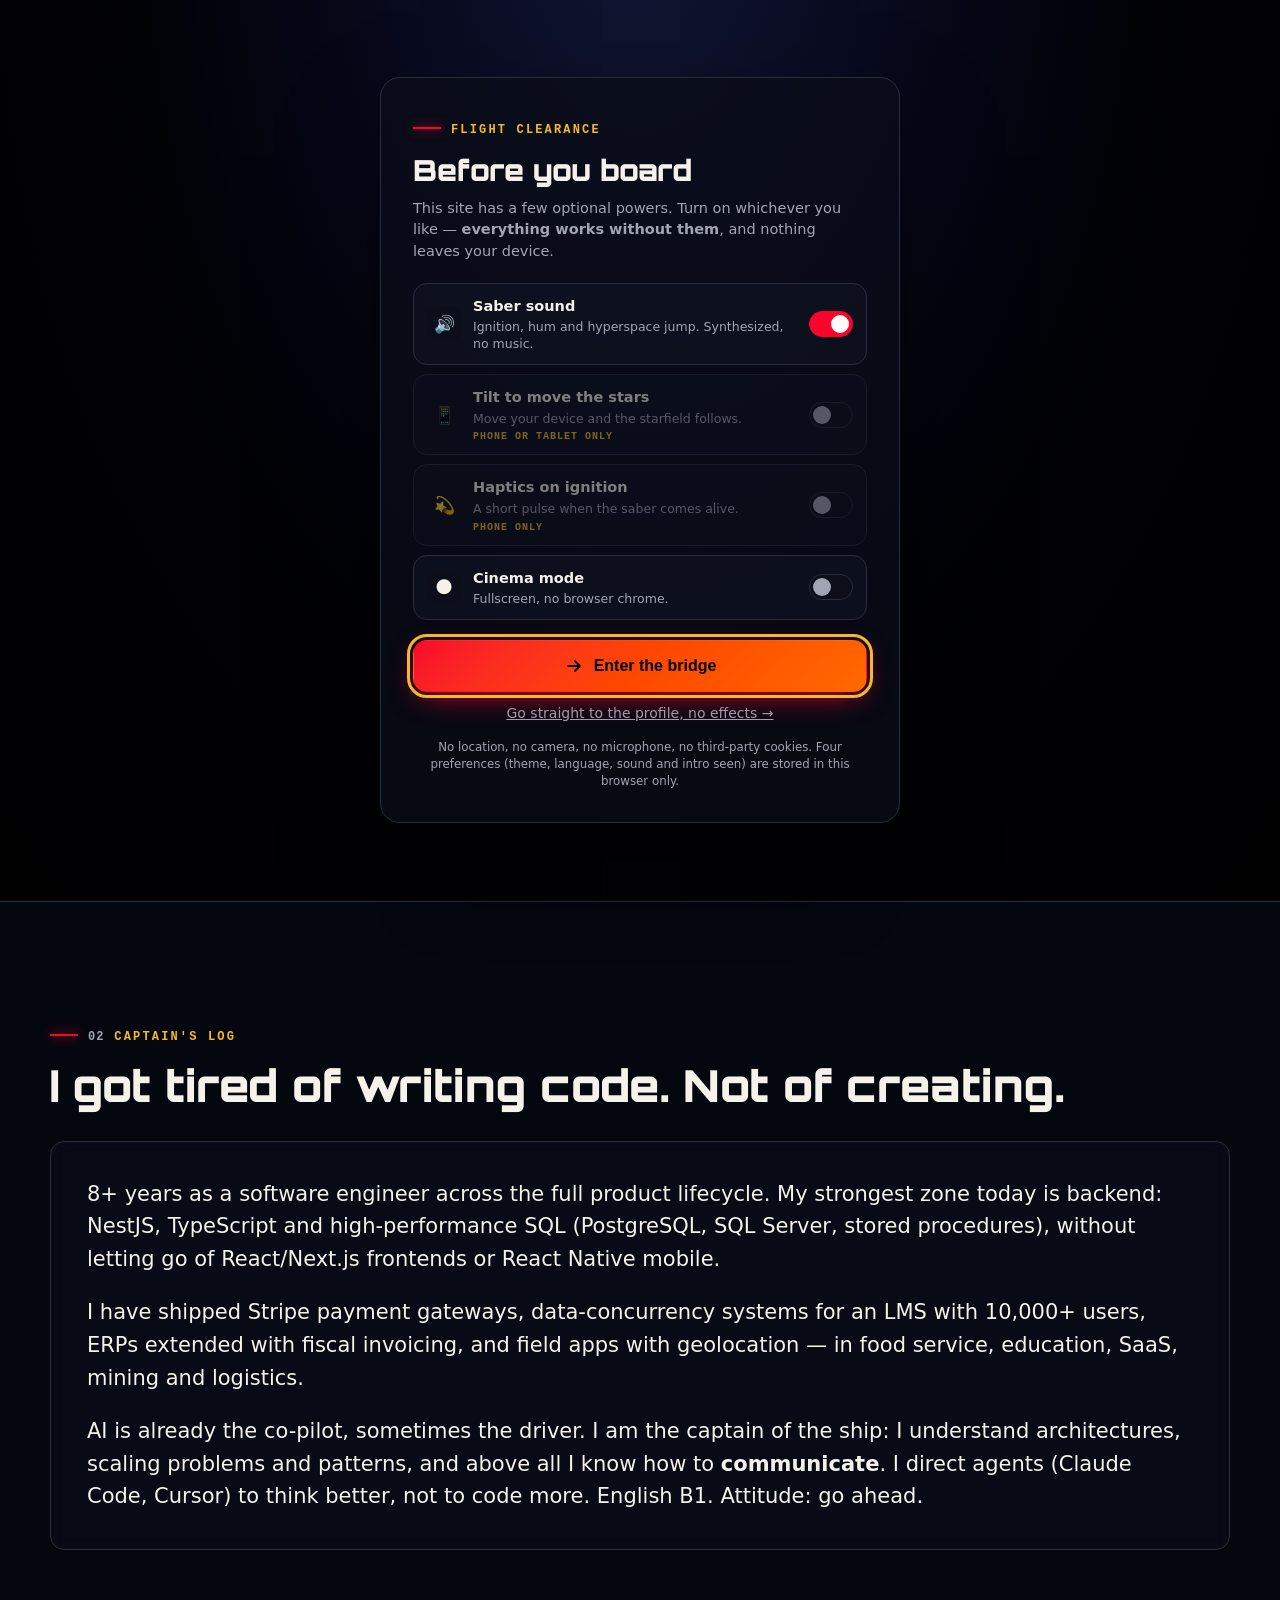
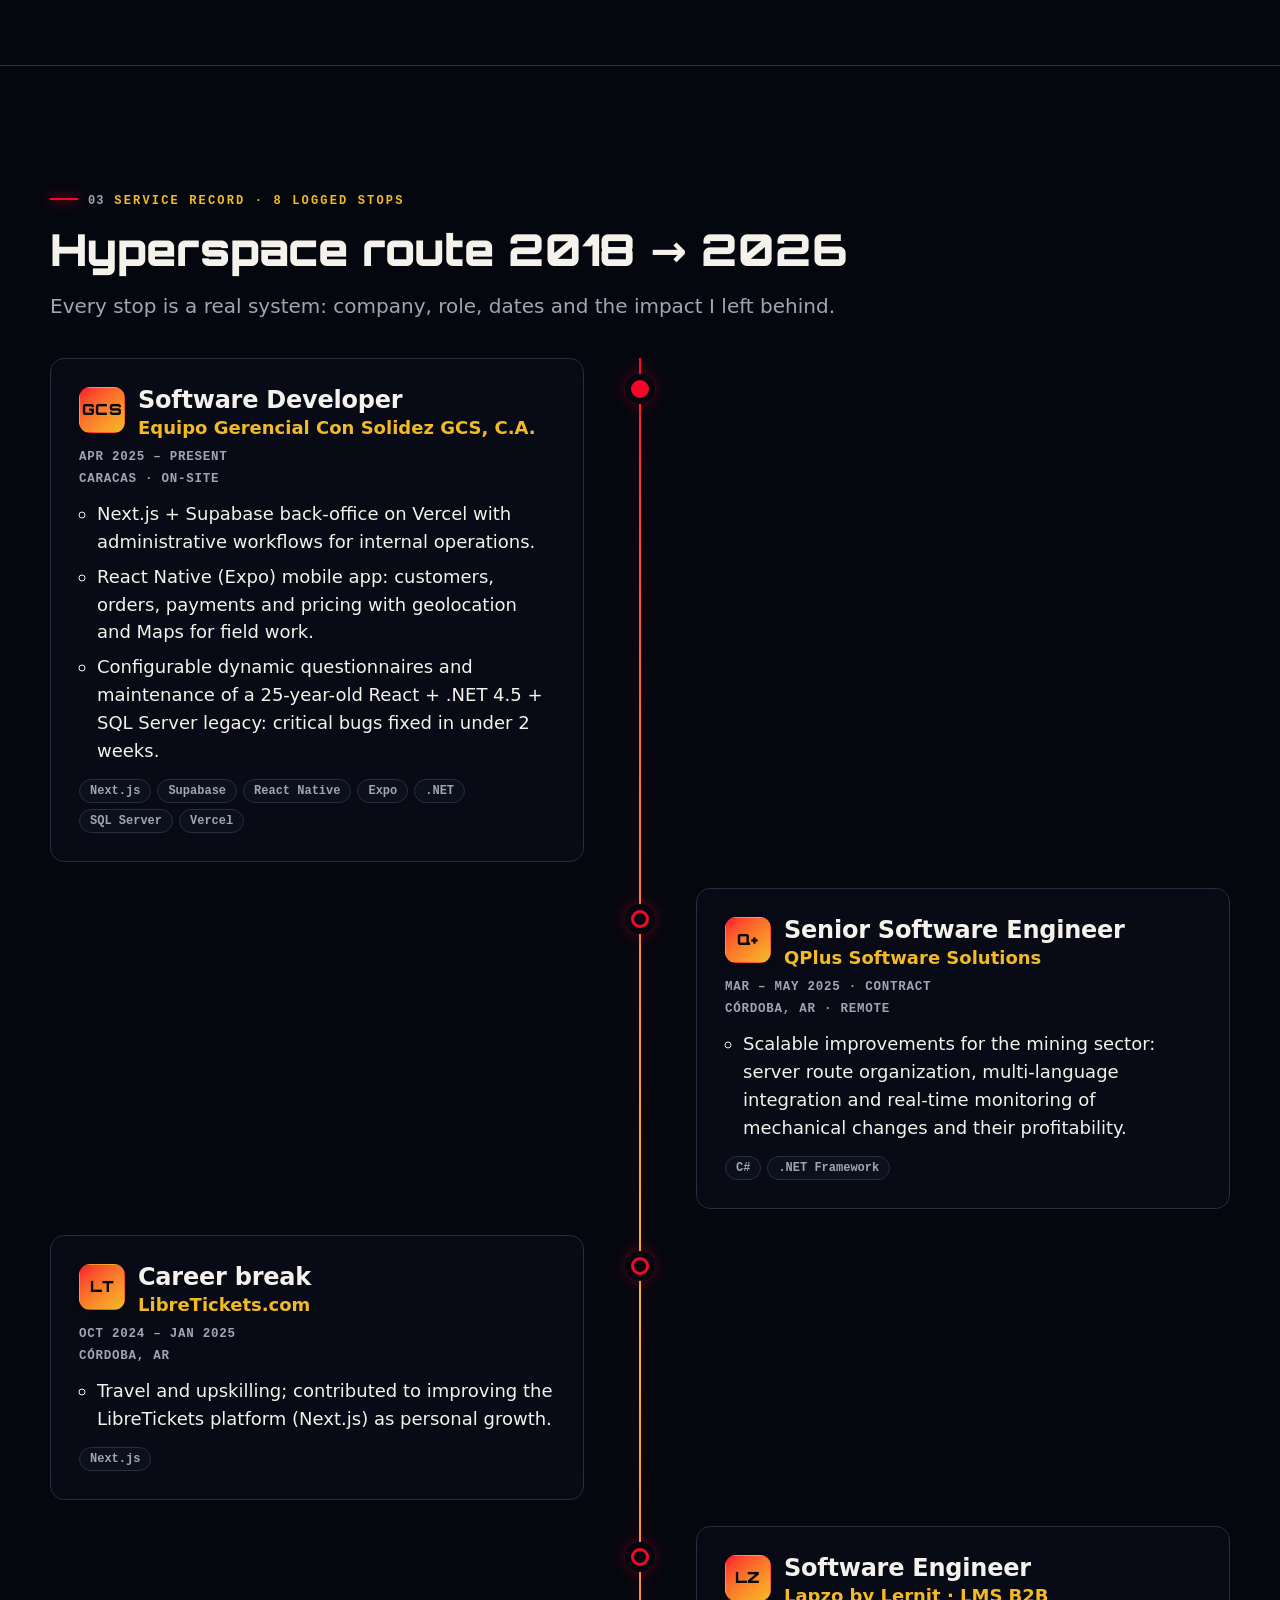
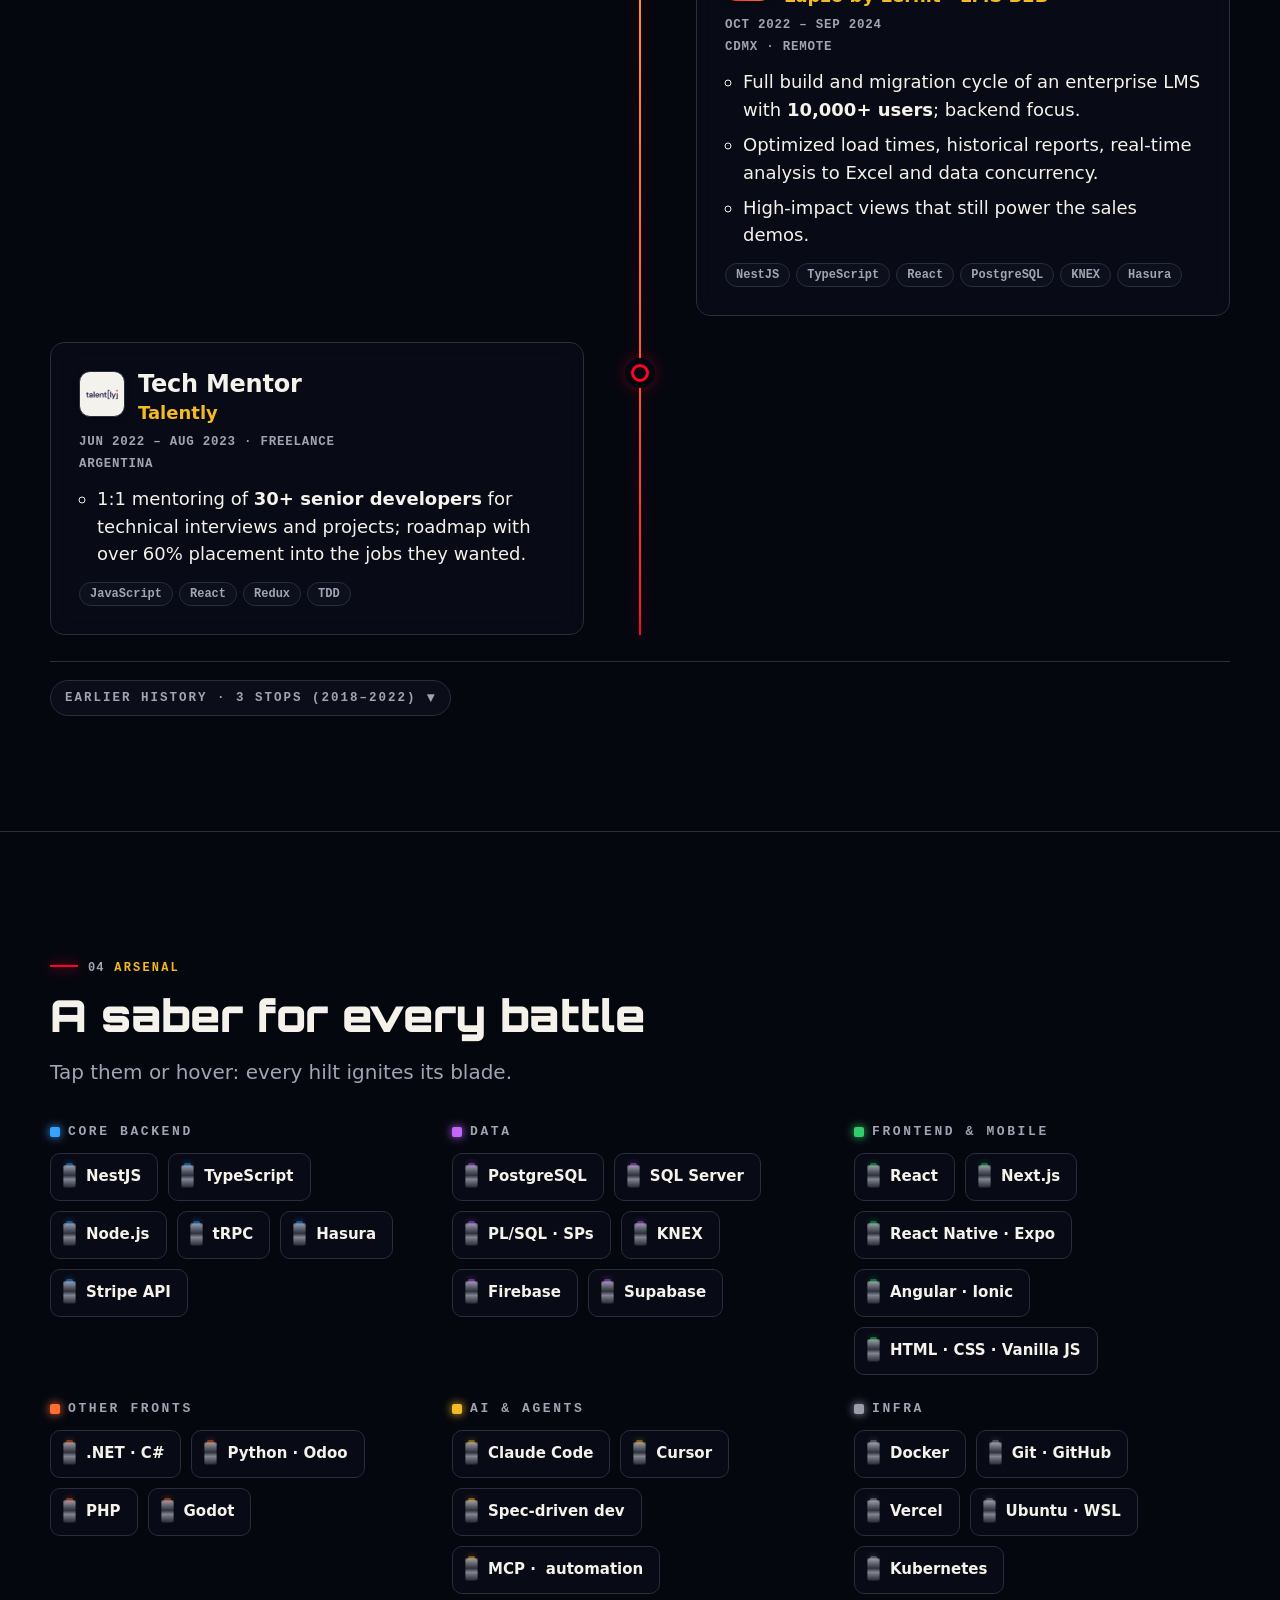
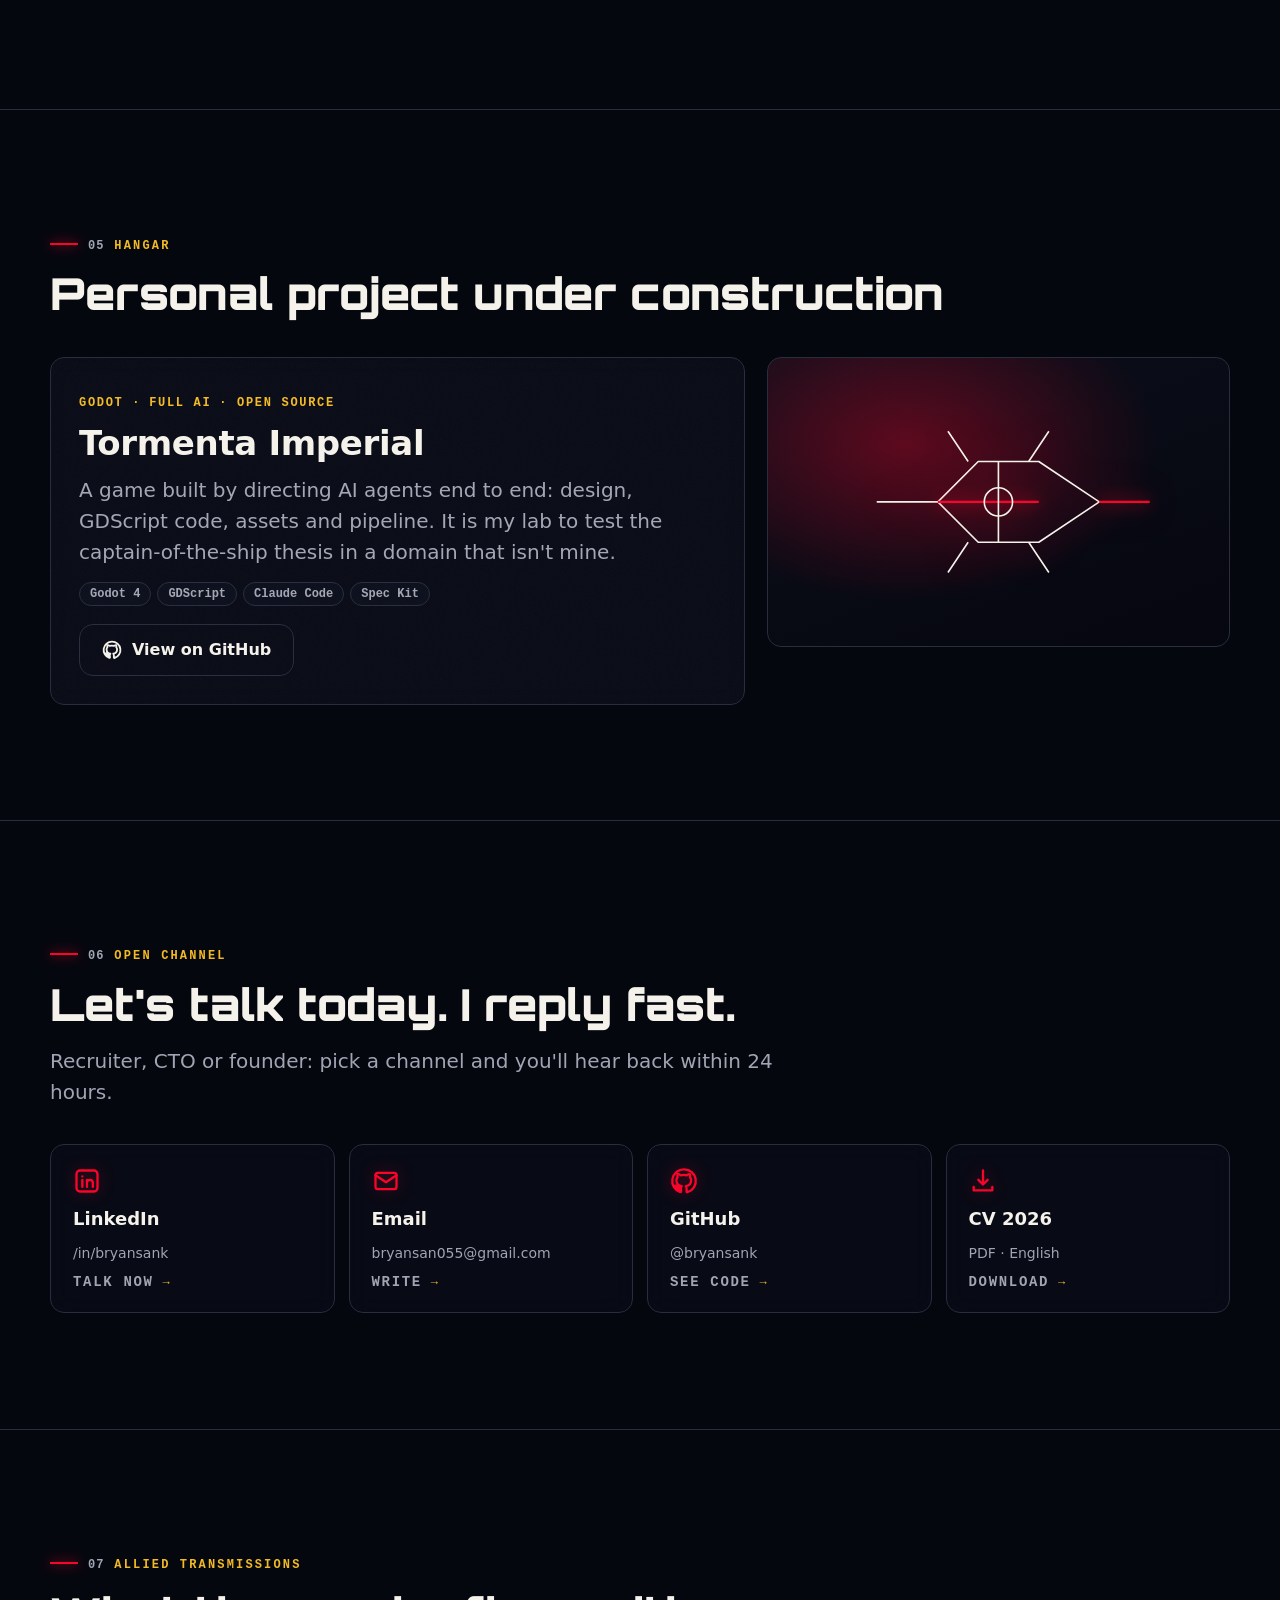
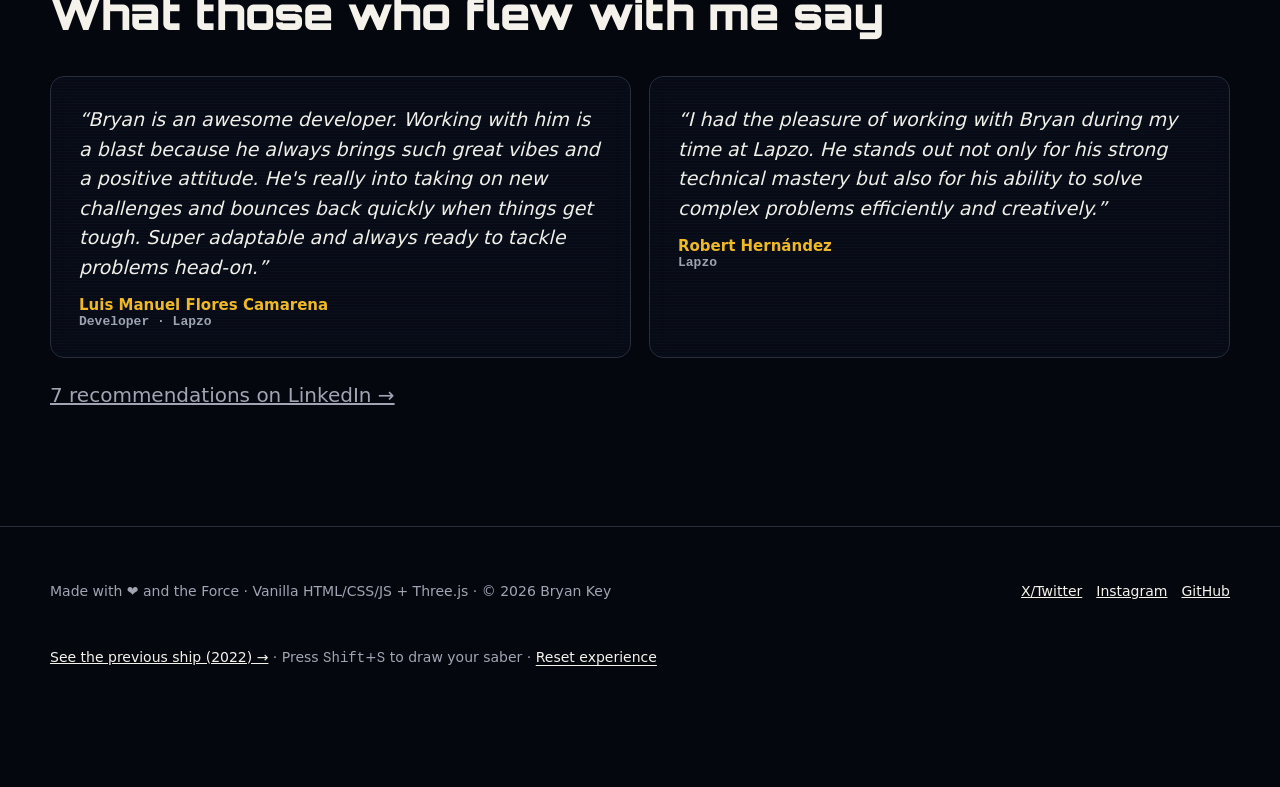
==== commit e009f745: "Logos de empresas, reinicio de experiencia y poderes explicados Experiencia: cada parada lleva el lo" ====
--- a/index.html
+++ b/index.html
@@ -20,7 +20,9 @@
 <link rel="canonical" href="https://bryansank.github.io/">
 <noscript><style>#gate,#intro,#stars,.dock{display:none!important}.reveal{opacity:1;transform:none}</style></noscript>
 <script>
-(function(){try{var s=localStorage;var t=s.getItem('bk-theme');if(t)document.documentElement.dataset.theme=t;var l=s.getItem('bk-lang')||((navigator.language||'es').slice(0,2)==='en'?'en':'es');document.documentElement.lang=l;var rm=matchMedia('(prefers-reduced-motion: reduce)').matches;if(rm||s.getItem('bk-intro')==='1'||innerWidth<321)document.documentElement.dataset.intro='skip';}catch(e){}})();
+(function(){try{var s=localStorage;
+if(location.search.indexOf('reset')>=0){s.removeItem('bk-theme');s.removeItem('bk-lang');s.removeItem('bk-sound');s.removeItem('bk-intro');history.replaceState(null,'',location.pathname);}
+var t=s.getItem('bk-theme');if(t)document.documentElement.dataset.theme=t;var l=s.getItem('bk-lang')||((navigator.language||'es').slice(0,2)==='en'?'en':'es');document.documentElement.lang=l;var rm=matchMedia('(prefers-reduced-motion: reduce)').matches;if(rm||s.getItem('bk-intro')==='1'||innerWidth<321)document.documentElement.dataset.intro='skip';}catch(e){}})();
 </script>
 <script type="importmap">{"imports":{"three":"https://cdn.jsdelivr.net/npm/three@0.170.0/build/three.module.min.js","three/addons/":"https://cdn.jsdelivr.net/npm/three@0.170.0/examples/jsm/"}}</script>
 <style>
@@ -154,7 +156,12 @@
 }
 .card{background:var(--card);border:1px solid var(--line);border-radius:var(--radius);padding:clamp(18px,2.4vw,28px);backdrop-filter:blur(12px);transform-style:preserve-3d;transition:transform .35s cubic-bezier(.2,.8,.2,1),box-shadow .35s,border-color .35s}
 .tilt:hover,.tilt:focus-within{border-color:var(--saber);box-shadow:0 20px 60px -30px var(--saber),0 0 0 1px var(--saber-soft)}
-.card header{display:flex;flex-wrap:wrap;align-items:baseline;gap:6px 12px}
+.card header{display:flex;align-items:flex-start;gap:13px}
+.card .htxt{min-width:0;flex:1}
+.colog{margin:0;width:46px;height:46px;flex:none;border-radius:11px;display:grid;place-items:center;overflow:hidden;background:oklch(96% 0.008 90);border:1px solid var(--line);box-shadow:0 2px 10px -4px oklch(0% 0 0 / .6)}
+.colog img{width:100%;height:100%;object-fit:contain;padding:6px;box-sizing:border-box}
+.colog.init{background:linear-gradient(140deg,var(--saber),var(--accent));color:oklch(14% 0 0);font:900 clamp(13px,1.2vw,16px)/1 var(--display);letter-spacing:.01em;border-color:transparent}
+@media (max-width:380px){.colog{width:38px;height:38px;border-radius:9px}}
 .card h3{font-size:clamp(19px,1.4vw + 10px,24px);font-weight:800}
 .card .co{color:var(--accent);font-weight:700}
 .card time,.card .loc{display:block;font:600 12.5px var(--mono);letter-spacing:.06em;color:var(--muted);margin-top:8px;text-transform:uppercase}
@@ -208,6 +215,8 @@
 .foot .wrap{display:flex;flex-wrap:wrap;gap:16px 30px;align-items:center;justify-content:space-between}
 .foot a{color:var(--fg)}
 .foot .socials{display:flex;gap:14px}
+.linkish{appearance:none;background:none;border:0;padding:0;font:inherit;color:var(--fg);text-decoration:underline;text-underline-offset:3px;cursor:pointer}
+.linkish:hover{color:var(--saber)}
 /* ---------- Barra de progreso y raíl de navegación ---------- */
 .progress{position:fixed;left:0;top:0;height:3px;width:0;z-index:60;background:linear-gradient(90deg,var(--saber),var(--accent));box-shadow:0 0 12px var(--saber);transition:width .1s linear;pointer-events:none}
 .rail{position:fixed;right:16px;top:50%;transform:translateY(-50%);z-index:45;display:none;flex-direction:column;gap:13px}
@@ -244,6 +253,9 @@
 .power .txt{flex:1;min-width:0}
 .power .txt b{display:block;font-size:14.5px}
 .power .txt em{display:block;color:var(--muted);font-size:12.5px;line-height:1.35;font-style:normal;margin-top:2px}
+.power[disabled]{opacity:.5;cursor:not-allowed}
+.power[disabled]:hover{border-color:var(--line)}
+.power .why{display:block;margin-top:3px;font:700 10px/1.3 var(--mono);letter-spacing:.1em;text-transform:uppercase;color:var(--accent)}
 .power .sw{width:44px;height:26px;border-radius:999px;background:var(--bg-2);border:1px solid var(--line);position:relative;flex:none;transition:background .2s,border-color .2s}
 .power .sw::after{content:"";position:absolute;top:3px;left:3px;width:18px;height:18px;border-radius:50%;background:var(--muted);transition:transform .2s,background .2s}
 .power[aria-checked="true"] .sw{background:var(--saber);border-color:var(--saber)}
@@ -316,37 +328,37 @@
 </style>
 </head>
 <body>
-<a class="skip" href="#canal"><span lang="es">Saltar al contacto</span><span lang="en">Skip to contact</span></a>
+<a class="skip" href="#canal"><span lang="es" data-t="general.01">Saltar al contacto</span><span lang="en" data-t="general.01">Skip to contact</span></a>
 
 <!-- Sala de embarque: poderes opcionales, sin permisos del navegador -->
 <div id="gate" role="dialog" aria-modal="true" aria-labelledby="gate-t">
   <div class="gate-card">
-    <p class="kicker"><span lang="es">Autorizaciones de vuelo</span><span lang="en">Flight clearance</span></p>
-    <h2 id="gate-t"><span lang="es">Antes de subir a bordo</span><span lang="en">Before you board</span></h2>
-    <p class="gate-sub"><span lang="es">Este sitio tiene algunos poderes opcionales. Enciende los que quieras — <b>todo el contenido funciona igual sin ninguno</b>, y nada sale de tu dispositivo.</span><span lang="en">This site has a few optional powers. Turn on whichever you like — <b>everything works without them</b>, and nothing leaves your device.</span></p>
+    <p class="kicker"><span lang="es" data-t="general.02">Autorizaciones de vuelo</span><span lang="en" data-t="general.02">Flight clearance</span></p>
+    <h2 id="gate-t"><span lang="es" data-t="general.03">Antes de subir a bordo</span><span lang="en" data-t="general.03">Before you board</span></h2>
+    <p class="gate-sub"><span lang="es" data-t="general.04">Este sitio tiene algunos poderes opcionales. Enciende los que quieras — <b>todo el contenido funciona igual sin ninguno</b>, y nada sale de tu dispositivo.</span><span lang="en" data-t="general.04">This site has a few optional powers. Turn on whichever you like — <b>everything works without them</b>, and nothing leaves your device.</span></p>
     <ul class="powers" id="powers">
       <li><button type="button" class="power" role="switch" aria-checked="true" data-p="sound">
         <span class="ico" aria-hidden="true">🔊</span>
-        <span class="txt"><b><span lang="es">Sonido del sable</span><span lang="en">Saber sound</span></b><em><span lang="es">Encendido, zumbido y salto al hiperespacio. Sintetizado, sin música.</span><span lang="en">Ignition, hum and hyperspace jump. Synthesized, no music.</span></em></span>
+        <span class="txt"><b><span lang="es" data-t="general.05">Sonido del sable</span><span lang="en" data-t="general.05">Saber sound</span></b><em><span lang="es" data-t="general.06">Encendido, zumbido y salto al hiperespacio. Sintetizado, sin música.</span><span lang="en" data-t="general.06">Ignition, hum and hyperspace jump. Synthesized, no music.</span></em></span>
         <span class="sw" aria-hidden="true"></span></button></li>
       <li hidden><button type="button" class="power" role="switch" aria-checked="false" data-p="tilt">
         <span class="ico" aria-hidden="true">📱</span>
-        <span class="txt"><b><span lang="es">Inclinar para mover las estrellas</span><span lang="en">Tilt to move the stars</span></b><em><span lang="es">Mueve tu dispositivo y el campo estelar te sigue.</span><span lang="en">Move your device and the starfield follows.</span></em></span>
+        <span class="txt"><b><span lang="es" data-t="general.07">Inclinar para mover las estrellas</span><span lang="en" data-t="general.07">Tilt to move the stars</span></b><em><span lang="es" data-t="general.08">Mueve tu dispositivo y el campo estelar te sigue.</span><span lang="en" data-t="general.08">Move your device and the starfield follows.</span></em></span>
         <span class="sw" aria-hidden="true"></span></button></li>
       <li hidden><button type="button" class="power" role="switch" aria-checked="true" data-p="haptics">
         <span class="ico" aria-hidden="true">💫</span>
-        <span class="txt"><b><span lang="es">Vibración al encender</span><span lang="en">Haptics on ignition</span></b><em><span lang="es">Un pulso corto cuando el sable cobra vida.</span><span lang="en">A short pulse when the saber comes alive.</span></em></span>
+        <span class="txt"><b><span lang="es" data-t="general.09">Vibración al encender</span><span lang="en" data-t="general.09">Haptics on ignition</span></b><em><span lang="es" data-t="general.10">Un pulso corto cuando el sable cobra vida.</span><span lang="en" data-t="general.10">A short pulse when the saber comes alive.</span></em></span>
         <span class="sw" aria-hidden="true"></span></button></li>
       <li hidden><button type="button" class="power" role="switch" aria-checked="false" data-p="cinema">
         <span class="ico" aria-hidden="true">🌑</span>
-        <span class="txt"><b><span lang="es">Modo cine</span><span lang="en">Cinema mode</span></b><em><span lang="es">Pantalla completa, sin barras del navegador.</span><span lang="en">Fullscreen, no browser chrome.</span></em></span>
+        <span class="txt"><b><span lang="es" data-t="general.11">Modo cine</span><span lang="en" data-t="general.11">Cinema mode</span></b><em><span lang="es" data-t="general.12">Pantalla completa, sin barras del navegador.</span><span lang="en" data-t="general.12">Fullscreen, no browser chrome.</span></em></span>
         <span class="sw" aria-hidden="true"></span></button></li>
     </ul>
     <div class="gate-actions">
-      <button type="button" class="btn primary" id="gate-go"><svg viewBox="0 0 24 24" aria-hidden="true"><path d="M5 12h14m-6-6 6 6-6 6"/></svg><span lang="es">Entrar al puente</span><span lang="en">Enter the bridge</span></button>
-      <p class="gate-skip"><a href="#puente" id="gate-skip"><span lang="es">Ver el perfil directo, sin efectos →</span><span lang="en">Go straight to the profile, no effects →</span></a></p>
+      <button type="button" class="btn primary" id="gate-go"><svg viewBox="0 0 24 24" aria-hidden="true"><path d="M5 12h14m-6-6 6 6-6 6"/></svg><span lang="es" data-t="general.13">Entrar al puente</span><span lang="en" data-t="general.13">Enter the bridge</span></button>
+      <p class="gate-skip"><a href="#puente" id="gate-skip"><span lang="es" data-t="general.14">Ver el perfil directo, sin efectos →</span><span lang="en" data-t="general.14">Go straight to the profile, no effects →</span></a></p>
     </div>
-    <p class="gate-note"><span lang="es">Sin ubicación, sin cámara, sin micrófono, sin cookies de terceros. Tus preferencias quedan solo en este navegador.</span><span lang="en">No location, no camera, no microphone, no third-party cookies. Your preferences stay in this browser only.</span></p>
+    <p class="gate-note"><span lang="es" data-t="general.15">Sin ubicación, sin cámara, sin micrófono, sin cookies de terceros. Se guardan 4 preferencias (tema, idioma, sonido e intro vista) solo en este navegador.</span><span lang="en" data-t="general.15">No location, no camera, no microphone, no third-party cookies. Four preferences (theme, language, sound and intro seen) are stored in this browser only.</span></p>
   </div>
 </div>
 
@@ -356,10 +368,10 @@
     <img id="oldshot" src="./assets/media/old-site-poster.jpg" alt="" decoding="async">
   </div>
   <video id="oldvid" muted playsinline preload="none" src="./assets/media/old-site.webm" aria-hidden="true" tabindex="-1"></video>
-  <p class="hint" aria-hidden="true"><span lang="es">Cargando la nave anterior…</span><span lang="en">Loading the previous ship…</span></p>
+  <p class="hint" aria-hidden="true"><span lang="es" data-t="general.16">Cargando la nave anterior…</span><span lang="en" data-t="general.16">Loading the previous ship…</span></p>
   <div class="ihud tl" id="ihud-top" aria-hidden="true"></div>
   <div class="ihud bl" id="ihud-bot" aria-hidden="true"></div>
-  <button class="btn ghost skipbtn" id="skip" type="button"><span lang="es">Saltar intro</span><span lang="en">Skip intro</span> ⏭</button>
+  <button class="btn ghost skipbtn" id="skip" type="button"><span lang="es" data-t="general.17">Saltar intro</span><span lang="en" data-t="general.17">Skip intro</span> ⏭</button>
 </div>
 
 <canvas id="stars" aria-hidden="true"></canvas>
@@ -369,15 +381,15 @@
   <div class="wrap">
     <a class="brand" href="#puente"><span class="key" aria-hidden="true">BK</span><span>Bryan Key</span></a>
     <nav class="nav" aria-label="Secciones">
-      <a href="#bitacora"><span lang="es">Bitácora</span><span lang="en">Log</span></a>
-      <a href="#servicio"><span lang="es">Hoja de servicio</span><span lang="en">Service record</span></a>
+      <a href="#bitacora"><span lang="es" data-t="general.18">Bitácora</span><span lang="en" data-t="general.18">Log</span></a>
+      <a href="#servicio"><span lang="es" data-t="general.19">Hoja de servicio</span><span lang="en" data-t="general.19">Service record</span></a>
       <a href="#arsenal">Arsenal</a>
-      <a href="#hangar"><span lang="es">Hangar</span><span lang="en">Hangar</span></a>
-      <a href="#transmisiones"><span lang="es">Transmisiones</span><span lang="en">Transmissions</span></a>
-      <a href="#canal"><span lang="es">Canal abierto</span><span lang="en">Open channel</span></a>
+      <a href="#hangar"><span lang="es" data-t="general.20">Hangar</span><span lang="en" data-t="general.20">Hangar</span></a>
+      <a href="#transmisiones"><span lang="es" data-t="general.21">Transmisiones</span><span lang="en" data-t="general.21">Transmissions</span></a>
+      <a href="#canal"><span lang="es" data-t="general.22">Canal abierto</span><span lang="en" data-t="general.22">Open channel</span></a>
     </nav>
     <div class="ctrls">
-      <button class="ctl" id="langBtn" type="button" aria-label="EN: switch to English"><span lang="es">EN</span><span lang="en">ES</span></button>
+      <button class="ctl" id="langBtn" type="button" aria-label="EN: switch to English"><span lang="es" data-t="general.23">EN</span><span lang="en" data-t="general.23">ES</span></button>
       <button class="ctl" id="themeBtn" type="button" aria-pressed="false" aria-label="Lado: cambiar entre Lado Oscuro y Lado Luz">
         <svg viewBox="0 0 24 24" aria-hidden="true"><path d="M12 3v2M12 19v2M3 12h2M19 12h2M5.6 5.6l1.4 1.4M17 17l1.4 1.4M5.6 18.4 7 17M17 7l1.4-1.4"/><circle cx="12" cy="12" r="4"/></svg>
         <span class="lbl" lang="es">Lado</span><span class="lbl" lang="en">Side</span>
@@ -391,21 +403,21 @@
   <!-- Puente de mando -->
   <section class="hero" id="puente" aria-labelledby="h1">
     <div class="wrap">
-      <span class="pill"><i aria-hidden="true"></i><span lang="es">Transmisión entrante · Open to work · GMT-4</span><span lang="en">Incoming transmission · Open to work · GMT-4</span></span>
+      <span class="pill"><i aria-hidden="true"></i><span lang="es" data-t="general.24">Transmisión entrante · Open to work · GMT-4</span><span lang="en" data-t="general.24">Incoming transmission · Open to work · GMT-4</span></span>
       <h1 id="h1"><span class="w" data-kinetic>Bryan</span><span class="w" data-kinetic>Key</span></h1>
       <p class="role"><b>Senior Fullstack Engineer</b></p>
-      <p class="usp"><span lang="es"><b>Capitán de la nave:</b> un Senior Fullstack que dirige a la IA para construir, no solo para escribir código.</span><span lang="en"><b>Captain of the ship:</b> a Senior Fullstack who directs AI to build, not just to write code.</span></p>
+      <p class="usp"><span lang="es" data-t="general.25"><b>Capitán de la nave:</b> un Senior Fullstack que dirige a la IA para construir, no solo para escribir código.</span><span lang="en" data-t="general.25"><b>Captain of the ship:</b> a Senior Fullstack who directs AI to build, not just to write code.</span></p>
       <div class="cta">
-        <a class="btn primary magnetic" id="cvBtn" href="./assets/files/CV-Bryan-Key-2026-ES.pdf" download data-es="./assets/files/CV-Bryan-Key-2026-ES.pdf" data-en="./assets/files/CV-Bryan-Key-2026-EN.pdf"><svg viewBox="0 0 24 24" aria-hidden="true"><path d="M12 3v12m0 0 4-4m-4 4-4-4M4 17v3h16v-3"/></svg><span lang="es">Descargar CV ya</span><span lang="en">Download resume now</span></a>
-        <a class="btn magnetic" href="https://www.linkedin.com/in/bryansank/" target="_blank" rel="noopener"><svg viewBox="0 0 24 24" aria-hidden="true"><rect x="3" y="3" width="18" height="18" rx="3"/><path d="M8 11v6M8 8v.1M12 17v-6m0 2.5a2.5 2.5 0 0 1 5 0V17"/></svg><span lang="es">Hablar ahora · LinkedIn</span><span lang="en">Talk now · LinkedIn</span></a>
+        <a class="btn primary magnetic" id="cvBtn" href="./assets/files/CV-Bryan-Key-2026-ES.pdf" download data-es="./assets/files/CV-Bryan-Key-2026-ES.pdf" data-en="./assets/files/CV-Bryan-Key-2026-EN.pdf"><svg viewBox="0 0 24 24" aria-hidden="true"><path d="M12 3v12m0 0 4-4m-4 4-4-4M4 17v3h16v-3"/></svg><span lang="es" data-t="general.26">Descargar CV ya</span><span lang="en" data-t="general.26">Download resume now</span></a>
+        <a class="btn magnetic" href="https://www.linkedin.com/in/bryansank/" target="_blank" rel="noopener"><svg viewBox="0 0 24 24" aria-hidden="true"><rect x="3" y="3" width="18" height="18" rx="3"/><path d="M8 11v6M8 8v.1M12 17v-6m0 2.5a2.5 2.5 0 0 1 5 0V17"/></svg><span lang="es" data-t="general.27">Hablar ahora · LinkedIn</span><span lang="en" data-t="general.27">Talk now · LinkedIn</span></a>
         <a class="btn ghost magnetic" href="mailto:bryansan055@gmail.com?subject=Oportunidad%20para%20Bryan%20Key&body=Hola%20Bryan%2C"><svg viewBox="0 0 24 24" aria-hidden="true"><rect x="3" y="5" width="18" height="14" rx="2"/><path d="m3 7 9 6 9-6"/></svg>Email</a>
         <a class="btn ghost magnetic" href="https://github.com/bryansank" target="_blank" rel="noopener"><svg viewBox="0 0 24 24" aria-hidden="true"><path d="M12 2a10 10 0 0 0-3.2 19.5c.5.1.7-.2.7-.5v-1.7c-2.8.6-3.4-1.3-3.4-1.3-.4-1.2-1.1-1.5-1.1-1.5-.9-.6.1-.6.1-.6 1 .1 1.5 1 1.5 1 .9 1.5 2.3 1.1 2.9.8.1-.6.3-1.1.6-1.3-2.2-.3-4.6-1.1-4.6-5a3.9 3.9 0 0 1 1-2.7 3.6 3.6 0 0 1 .1-2.6s.8-.3 2.7 1a9.4 9.4 0 0 1 5 0c1.9-1.3 2.7-1 2.7-1a3.6 3.6 0 0 1 .1 2.6 3.9 3.9 0 0 1 1 2.7c0 3.9-2.4 4.7-4.6 5 .4.3.7.9.7 1.9v2.8c0 .3.2.6.7.5A10 10 0 0 0 12 2z"/></svg>GitHub</a>
       </div>
       <div class="meta">
-        <span><span lang="es">+8 años · 2018→2026</span><span lang="en">8+ years · 2018→2026</span></span>
-        <span><span lang="es">Caracas, Venezuela · remoto/híbrido/presencial</span><span lang="en">Caracas, Venezuela · remote/hybrid/on-site</span></span>
-        <span><span lang="es">+30 devs mentoreados</span><span lang="en">30+ devs mentored</span></span>
-        <span><span lang="es">LMS con +10 000 usuarios</span><span lang="en">LMS with 10,000+ users</span></span>
+        <span><span lang="es" data-t="general.28">+8 años · 2018→2026</span><span lang="en" data-t="general.28">8+ years · 2018→2026</span></span>
+        <span><span lang="es" data-t="general.29">Caracas, Venezuela · remoto/híbrido/presencial</span><span lang="en" data-t="general.29">Caracas, Venezuela · remote/hybrid/on-site</span></span>
+        <span><span lang="es" data-t="general.30">+30 devs mentoreados</span><span lang="en" data-t="general.30">30+ devs mentored</span></span>
+        <span><span lang="es" data-t="general.31">LMS con +10 000 usuarios</span><span lang="en" data-t="general.31">LMS with 10,000+ users</span></span>
         <span id="tzmeta" hidden></span>
       </div>
     </div>
@@ -415,15 +427,15 @@
   <!-- Bitácora -->
   <section id="bitacora" aria-labelledby="h-bitacora">
     <div class="wrap">
-      <p class="kicker"><span class="knum">02</span><span lang="es">Registro de bitácora</span><span lang="en">Captain's log</span></p>
-      <h2 id="h-bitacora"><span lang="es">Me cansé de hacer código. No de crear.</span><span lang="en">I got tired of writing code. Not of creating.</span></h2>
+      <p class="kicker"><span class="knum">02</span><span lang="es" data-t="bitacora.01">Registro de bitácora</span><span lang="en" data-t="bitacora.01">Captain's log</span></p>
+      <h2 id="h-bitacora"><span lang="es" data-t="bitacora.02">Me cansé de hacer código. No de crear.</span><span lang="en" data-t="bitacora.02">I got tired of writing code. Not of creating.</span></h2>
       <div class="crawl-stage"><div class="crawl">
-        <div lang="es">
+        <div lang="es" data-t="bitacora.03">
           <p>Más de 8 años como ingeniero de software en todo el ciclo de vida del producto. Mi zona fuerte hoy es el backend: NestJS, TypeScript y SQL de alto rendimiento (PostgreSQL, SQL Server, stored procedures), sin soltar el frontend con React/Next.js ni el móvil con React Native.</p>
           <p>He construido pasarelas de pago con Stripe, sistemas de concurrencia de datos para un LMS con más de 10 000 usuarios, ERPs extendidos con facturación fiscal y apps de campo con geolocalización — en food-service, educación, SaaS, minería y logística.</p>
           <p>La IA ya es copiloto, a veces conductora. Yo soy el capitán de la nave: entiendo arquitecturas, problemas de escala y patrones, y sobre todo sé <b>comunicar</b>. Dirijo agentes (Claude Code, Cursor) para pensar mejor, no para programar más. Inglés B1. Actitud: adelante.</p>
         </div>
-        <div lang="en">
+        <div lang="en" data-t="bitacora.03">
           <p>8+ years as a software engineer across the full product lifecycle. My strongest zone today is backend: NestJS, TypeScript and high-performance SQL (PostgreSQL, SQL Server, stored procedures), without letting go of React/Next.js frontends or React Native mobile.</p>
           <p>I have shipped Stripe payment gateways, data-concurrency systems for an LMS with 10,000+ users, ERPs extended with fiscal invoicing, and field apps with geolocation — in food service, education, SaaS, mining and logistics.</p>
           <p>AI is already the co-pilot, sometimes the driver. I am the captain of the ship: I understand architectures, scaling problems and patterns, and above all I know how to <b>communicate</b>. I direct agents (Claude Code, Cursor) to think better, not to code more. English B1. Attitude: go ahead.</p>
@@ -435,67 +447,67 @@
   <!-- Hoja de servicio -->
   <section id="servicio" aria-labelledby="h-servicio">
     <div class="wrap">
-      <p class="kicker"><span class="knum">03</span><span lang="es">Hoja de servicio · 8 paradas registradas</span><span lang="en">Service record · 8 logged stops</span></p>
-      <h2 id="h-servicio"><span lang="es">Ruta de hiperespacio 2018 → 2026</span><span lang="en">Hyperspace route 2018 → 2026</span></h2>
-      <p class="lede"><span lang="es">Cada parada, un sistema real: empresa, rol, fechas y el impacto que dejé.</span><span lang="en">Every stop is a real system: company, role, dates and the impact I left behind.</span></p>
+      <p class="kicker"><span class="knum">03</span><span lang="es" data-t="servicio.01">Hoja de servicio · 8 paradas registradas</span><span lang="en" data-t="servicio.01">Service record · 8 logged stops</span></p>
+      <h2 id="h-servicio"><span lang="es" data-t="servicio.02">Ruta de hiperespacio 2018 → 2026</span><span lang="en" data-t="servicio.02">Hyperspace route 2018 → 2026</span></h2>
+      <p class="lede"><span lang="es" data-t="servicio.03">Cada parada, un sistema real: empresa, rol, fechas y el impacto que dejé.</span><span lang="en" data-t="servicio.03">Every stop is a real system: company, role, dates and the impact I left behind.</span></p>
       <ol class="route"><li class="stop now reveal"><article class="card tilt">
-          <header><h3><span lang="es">Desarrollador de software</span><span lang="en">Software Developer</span></h3><span class="co">Equipo Gerencial Con Solidez GCS, C.A.</span></header>
-          <time datetime="2025-04"><span lang="es">abr 2025 – actualidad</span><span lang="en">Apr 2025 – present</span></time><span class="loc">Caracas · <span lang="es">presencial</span><span lang="en">on-site</span></span>
-          <ul lang="es"><li>Backoffice Next.js + Supabase en Vercel con flujos administrativos para la operación interna.</li><li>App móvil React Native (Expo): clientes, pedidos, pagos y precios con geolocalización y Maps para operación en campo.</li><li>Cuestionarios dinámicos configurables y mantenimiento de un legacy React + .NET 4.5 + SQL Server con 25 años de historia: errores críticos corregidos en menos de 2 semanas.</li></ul>
-          <ul lang="en"><li>Next.js + Supabase back-office on Vercel with administrative workflows for internal operations.</li><li>React Native (Expo) mobile app: customers, orders, payments and pricing with geolocation and Maps for field work.</li><li>Configurable dynamic questionnaires and maintenance of a 25-year-old React + .NET 4.5 + SQL Server legacy: critical bugs fixed in under 2 weeks.</li></ul>
+          <header><figure class="colog init" aria-hidden="true">GCS</figure><div class="htxt"><h3><span lang="es" data-t="servicio.04">Desarrollador de software</span><span lang="en" data-t="servicio.04">Software Developer</span></h3><span class="co">Equipo Gerencial Con Solidez GCS, C.A.</span></div></header>
+          <time datetime="2025-04"><span lang="es" data-t="servicio.05">abr 2025 – actualidad</span><span lang="en" data-t="servicio.05">Apr 2025 – present</span></time><span class="loc">Caracas · <span lang="es" data-t="servicio.06">presencial</span><span lang="en" data-t="servicio.06">on-site</span></span>
+          <ul lang="es" data-t="servicio.07"><li>Backoffice Next.js + Supabase en Vercel con flujos administrativos para la operación interna.</li><li>App móvil React Native (Expo): clientes, pedidos, pagos y precios con geolocalización y Maps para operación en campo.</li><li>Cuestionarios dinámicos configurables y mantenimiento de un legacy React + .NET 4.5 + SQL Server con 25 años de historia: errores críticos corregidos en menos de 2 semanas.</li></ul>
+          <ul lang="en" data-t="servicio.07"><li>Next.js + Supabase back-office on Vercel with administrative workflows for internal operations.</li><li>React Native (Expo) mobile app: customers, orders, payments and pricing with geolocation and Maps for field work.</li><li>Configurable dynamic questionnaires and maintenance of a 25-year-old React + .NET 4.5 + SQL Server legacy: critical bugs fixed in under 2 weeks.</li></ul>
           <div class="chips"><span>Next.js</span><span>Supabase</span><span>React Native</span><span>Expo</span><span>.NET</span><span>SQL Server</span><span>Vercel</span></div>
         </article></li>
         <li class="stop reveal"><article class="card tilt">
-          <header><h3>Senior Software Engineer</h3><span class="co">QPlus Software Solutions</span></header>
-          <time datetime="2025-03"><span lang="es">mar – may 2025 · contrato</span><span lang="en">Mar – May 2025 · contract</span></time><span class="loc">Córdoba, AR · <span lang="es">remoto</span><span lang="en">remote</span></span>
-          <ul lang="es"><li>Mejoras escalables para el sector minero: organización de rutas de servidor, integración multi-idioma y monitoreo en tiempo real de cambios mecánicos y su rentabilidad.</li></ul>
-          <ul lang="en"><li>Scalable improvements for the mining sector: server route organization, multi-language integration and real-time monitoring of mechanical changes and their profitability.</li></ul>
+          <header><figure class="colog init" aria-hidden="true">Q+</figure><div class="htxt"><h3>Senior Software Engineer</h3><span class="co">QPlus Software Solutions</span></div></header>
+          <time datetime="2025-03"><span lang="es" data-t="servicio.08">mar – may 2025 · contrato</span><span lang="en" data-t="servicio.08">Mar – May 2025 · contract</span></time><span class="loc">Córdoba, AR · <span lang="es" data-t="servicio.09">remoto</span><span lang="en" data-t="servicio.09">remote</span></span>
+          <ul lang="es" data-t="servicio.10"><li>Mejoras escalables para el sector minero: organización de rutas de servidor, integración multi-idioma y monitoreo en tiempo real de cambios mecánicos y su rentabilidad.</li></ul>
+          <ul lang="en" data-t="servicio.10"><li>Scalable improvements for the mining sector: server route organization, multi-language integration and real-time monitoring of mechanical changes and their profitability.</li></ul>
           <div class="chips"><span>C#</span><span>.NET Framework</span></div>
         </article></li>
         <li class="stop reveal"><article class="card tilt">
-          <header><h3><span lang="es">Descanso profesional</span><span lang="en">Career break</span></h3><span class="co">LibreTickets.com</span></header>
-          <time datetime="2024-10"><span lang="es">oct 2024 – ene 2025</span><span lang="en">Oct 2024 – Jan 2025</span></time><span class="loc">Córdoba, AR</span>
-          <ul lang="es"><li>Viaje y upskilling; colaboré en la mejora de la plataforma LibreTickets (Next.js) como crecimiento personal.</li></ul>
-          <ul lang="en"><li>Travel and upskilling; contributed to improving the LibreTickets platform (Next.js) as personal growth.</li></ul>
+          <header><figure class="colog init" aria-hidden="true">LT</figure><div class="htxt"><h3><span lang="es" data-t="servicio.11">Descanso profesional</span><span lang="en" data-t="servicio.11">Career break</span></h3><span class="co">LibreTickets.com</span></div></header>
+          <time datetime="2024-10"><span lang="es" data-t="servicio.12">oct 2024 – ene 2025</span><span lang="en" data-t="servicio.12">Oct 2024 – Jan 2025</span></time><span class="loc">Córdoba, AR</span>
+          <ul lang="es" data-t="servicio.13"><li>Viaje y upskilling; colaboré en la mejora de la plataforma LibreTickets (Next.js) como crecimiento personal.</li></ul>
+          <ul lang="en" data-t="servicio.13"><li>Travel and upskilling; contributed to improving the LibreTickets platform (Next.js) as personal growth.</li></ul>
           <div class="chips"><span>Next.js</span></div>
         </article></li>
         <li class="stop reveal"><article class="card tilt">
-          <header><h3>Software Engineer</h3><span class="co">Lapzo by Lernit · LMS B2B</span></header>
-          <time datetime="2022-10"><span lang="es">oct 2022 – sep 2024</span><span lang="en">Oct 2022 – Sep 2024</span></time><span class="loc">CDMX · <span lang="es">remoto</span><span lang="en">remote</span></span>
-          <ul lang="es"><li>Ciclo completo de creación y migración de un LMS empresarial con <b>+10 000 usuarios</b>; enfoque backend.</li><li>Tiempos de carga optimizados, reportes históricos, análisis en tiempo real a Excel y concurrencia de datos.</li><li>Vistas de alto impacto visual que hoy sostienen las demos de ventas.</li></ul>
-          <ul lang="en"><li>Full build and migration cycle of an enterprise LMS with <b>10,000+ users</b>; backend focus.</li><li>Optimized load times, historical reports, real-time analysis to Excel and data concurrency.</li><li>High-impact views that still power the sales demos.</li></ul>
+          <header><figure class="colog init" aria-hidden="true">LZ</figure><div class="htxt"><h3>Software Engineer</h3><span class="co">Lapzo by Lernit · LMS B2B</span></div></header>
+          <time datetime="2022-10"><span lang="es" data-t="servicio.14">oct 2022 – sep 2024</span><span lang="en" data-t="servicio.14">Oct 2022 – Sep 2024</span></time><span class="loc">CDMX · <span lang="es" data-t="servicio.15">remoto</span><span lang="en" data-t="servicio.15">remote</span></span>
+          <ul lang="es" data-t="servicio.16"><li>Ciclo completo de creación y migración de un LMS empresarial con <b>+10 000 usuarios</b>; enfoque backend.</li><li>Tiempos de carga optimizados, reportes históricos, análisis en tiempo real a Excel y concurrencia de datos.</li><li>Vistas de alto impacto visual que hoy sostienen las demos de ventas.</li></ul>
+          <ul lang="en" data-t="servicio.16"><li>Full build and migration cycle of an enterprise LMS with <b>10,000+ users</b>; backend focus.</li><li>Optimized load times, historical reports, real-time analysis to Excel and data concurrency.</li><li>High-impact views that still power the sales demos.</li></ul>
           <div class="chips"><span>NestJS</span><span>TypeScript</span><span>React</span><span>PostgreSQL</span><span>KNEX</span><span>Hasura</span></div>
         </article></li>
         <li class="stop reveal"><article class="card tilt">
-          <header><h3>Tech Mentor</h3><span class="co">Talently</span></header>
-          <time datetime="2022-06"><span lang="es">jun 2022 – ago 2023 · autónomo</span><span lang="en">Jun 2022 – Aug 2023 · freelance</span></time><span class="loc">Argentina</span>
-          <ul lang="es"><li>Mentoría 1:1 a <b>+30 desarrolladores</b> senior para pruebas técnicas y proyectos; roadmap con más del 60 % de colocación en los empleos deseados.</li></ul>
-          <ul lang="en"><li>1:1 mentoring of <b>30+ senior developers</b> for technical interviews and projects; roadmap with over 60% placement into the jobs they wanted.</li></ul>
+          <header><figure class="colog"><img src="./assets/logos/talently.png" alt="Talently" width="46" height="46" loading="lazy" decoding="async"></figure><div class="htxt"><h3>Tech Mentor</h3><span class="co">Talently</span></div></header>
+          <time datetime="2022-06"><span lang="es" data-t="servicio.17">jun 2022 – ago 2023 · autónomo</span><span lang="en" data-t="servicio.17">Jun 2022 – Aug 2023 · freelance</span></time><span class="loc">Argentina</span>
+          <ul lang="es" data-t="servicio.18"><li>Mentoría 1:1 a <b>+30 desarrolladores</b> senior para pruebas técnicas y proyectos; roadmap con más del 60 % de colocación en los empleos deseados.</li></ul>
+          <ul lang="en" data-t="servicio.18"><li>1:1 mentoring of <b>30+ senior developers</b> for technical interviews and projects; roadmap with over 60% placement into the jobs they wanted.</li></ul>
           <div class="chips"><span>JavaScript</span><span>React</span><span>Redux</span><span>TDD</span></div>
         </article></li>
         </ol>
       <details class="more">
-        <summary><span lang="es">Historial anterior · 3 paradas (2018–2022)</span><span lang="en">Earlier history · 3 stops (2018–2022)</span></summary>
+        <summary><span lang="es" data-t="servicio.19">Historial anterior · 3 paradas (2018–2022)</span><span lang="en" data-t="servicio.19">Earlier history · 3 stops (2018–2022)</span></summary>
         <ol class="route" start="6">
 <li class="stop reveal"><article class="card tilt">
-          <header><h3><span lang="es">Programador Web Junior → Senior</span><span lang="en">Web Developer, Junior → Senior</span></h3><span class="co">Arturo's · PAICA, C.A.</span></header>
-          <time datetime="2019-05"><span lang="es">may 2019 – sep 2022</span><span lang="en">May 2019 – Sep 2022</span></time><span class="loc">Caracas</span>
-          <ul lang="es"><li>Extendí Odoo ERP con JavaScript y Python: facturación fiscal (.chk con IGTF) para Aloha, eliminando módulos de terceros.</li><li>App móvil/desktop de tasa y precios en restaurantes a nivel nacional: <b>100 % automatizado</b>, 0 % manipulación manual.</li><li>Sitio oficial, monitoreo help-desk híbrido, migración responsive de SharePoint 2010 y reportes XML→JSON.</li></ul>
-          <ul lang="en"><li>Extended Odoo ERP with JavaScript and Python: fiscal invoicing (.chk with IGTF) for Aloha, removing third-party modules.</li><li>Nationwide restaurant price/exchange-rate app: <b>100% automated</b>, 0% manual handling.</li><li>Official website, hybrid help-desk monitoring, responsive SharePoint 2010 migration and XML→JSON reports.</li></ul>
+          <header><figure class="colog"><img src="./assets/logos/arturos.png" alt="Arturo's" width="46" height="46" loading="lazy" decoding="async"></figure><div class="htxt"><h3><span lang="es" data-t="servicio.20">Programador Web Junior → Senior</span><span lang="en" data-t="servicio.20">Web Developer, Junior → Senior</span></h3><span class="co">Arturo's · PAICA, C.A.</span></div></header>
+          <time datetime="2019-05"><span lang="es" data-t="servicio.21">may 2019 – sep 2022</span><span lang="en" data-t="servicio.21">May 2019 – Sep 2022</span></time><span class="loc">Caracas</span>
+          <ul lang="es" data-t="servicio.22"><li>Extendí Odoo ERP con JavaScript y Python: facturación fiscal (.chk con IGTF) para Aloha, eliminando módulos de terceros.</li><li>App móvil/desktop de tasa y precios en restaurantes a nivel nacional: <b>100 % automatizado</b>, 0 % manipulación manual.</li><li>Sitio oficial, monitoreo help-desk híbrido, migración responsive de SharePoint 2010 y reportes XML→JSON.</li></ul>
+          <ul lang="en" data-t="servicio.22"><li>Extended Odoo ERP with JavaScript and Python: fiscal invoicing (.chk with IGTF) for Aloha, removing third-party modules.</li><li>Nationwide restaurant price/exchange-rate app: <b>100% automated</b>, 0% manual handling.</li><li>Official website, hybrid help-desk monitoring, responsive SharePoint 2010 migration and XML→JSON reports.</li></ul>
           <div class="chips"><span>TypeScript</span><span>React</span><span>Angular</span><span>Ionic</span><span>Firebase</span><span>Python</span><span>Odoo</span></div>
         </article></li>
         <li class="stop reveal"><article class="card tilt">
-          <header><h3><span lang="es">Analista Programador</span><span lang="en">Programmer Analyst</span></h3><span class="co">Andromeda Ventures</span></header>
-          <time datetime="2020-09"><span lang="es">sep – nov 2020 · contrato</span><span lang="en">Sep – Nov 2020 · contract</span></time><span class="loc">Caracas</span>
-          <ul lang="es"><li>Migré una pasarela de pagos de Sails.js a NestJS + TypeScript con ORMs y stored procedures en PostgreSQL (RxJS, Redux, SOAP): código más legible y escalable.</li></ul>
-          <ul lang="en"><li>Migrated a payment gateway from Sails.js to NestJS + TypeScript with ORMs and PostgreSQL stored procedures (RxJS, Redux, SOAP): more readable, scalable code.</li></ul>
+          <header><figure class="colog"><img src="./assets/logos/andromeda.png" alt="Andromeda Ventures" width="46" height="46" loading="lazy" decoding="async"></figure><div class="htxt"><h3><span lang="es" data-t="servicio.23">Analista Programador</span><span lang="en" data-t="servicio.23">Programmer Analyst</span></h3><span class="co">Andromeda Ventures</span></div></header>
+          <time datetime="2020-09"><span lang="es" data-t="servicio.24">sep – nov 2020 · contrato</span><span lang="en" data-t="servicio.24">Sep – Nov 2020 · contract</span></time><span class="loc">Caracas</span>
+          <ul lang="es" data-t="servicio.25"><li>Migré una pasarela de pagos de Sails.js a NestJS + TypeScript con ORMs y stored procedures en PostgreSQL (RxJS, Redux, SOAP): código más legible y escalable.</li></ul>
+          <ul lang="en" data-t="servicio.25"><li>Migrated a payment gateway from Sails.js to NestJS + TypeScript with ORMs and PostgreSQL stored procedures (RxJS, Redux, SOAP): more readable, scalable code.</li></ul>
           <div class="chips"><span>NestJS</span><span>TypeScript</span><span>PostgreSQL</span></div>
         </article></li>
         <li class="stop reveal"><article class="card tilt">
-          <header><h3>Full-stack Developer</h3><span class="co">Inversiones KED Perú</span></header>
-          <time datetime="2018-01"><span lang="es">ene 2018 – ene 2020</span><span lang="en">Jan 2018 – Jan 2020</span></time><span class="loc">Perú · <span lang="es">remoto</span><span lang="en">remote</span></span>
-          <ul lang="es"><li>App web de paquetería con 5 módulos, tracking en tiempo real y backoffice; optimización de cargas.</li></ul>
-          <ul lang="en"><li>Parcel-logistics web app with 5 modules, real-time tracking and back-office; load-time optimization.</li></ul>
+          <header><figure class="colog"><img src="./assets/logos/ked.png" alt="Inversiones KED Perú" width="46" height="46" loading="lazy" decoding="async"></figure><div class="htxt"><h3>Full-stack Developer</h3><span class="co">Inversiones KED Perú</span></div></header>
+          <time datetime="2018-01"><span lang="es" data-t="servicio.26">ene 2018 – ene 2020</span><span lang="en" data-t="servicio.26">Jan 2018 – Jan 2020</span></time><span class="loc">Perú · <span lang="es" data-t="servicio.27">remoto</span><span lang="en" data-t="servicio.27">remote</span></span>
+          <ul lang="es" data-t="servicio.28"><li>App web de paquetería con 5 módulos, tracking en tiempo real y backoffice; optimización de cargas.</li></ul>
+          <ul lang="en" data-t="servicio.28"><li>Parcel-logistics web app with 5 modules, real-time tracking and back-office; load-time optimization.</li></ul>
           <div class="chips"><span>PHP</span><span>JavaScript</span><span>SQL</span></div>
         </article></li>
               </ol>
@@ -507,8 +519,8 @@
   <section id="arsenal" aria-labelledby="h-arsenal">
     <div class="wrap">
       <p class="kicker"><span class="knum">04</span>Arsenal</p>
-      <h2 id="h-arsenal"><span lang="es">Un sable por cada batalla</span><span lang="en">A saber for every battle</span></h2>
-      <p class="lede"><span lang="es">Tócalos o pásales el cursor: cada empuñadura enciende su hoja.</span><span lang="en">Tap them or hover: every hilt ignites its blade.</span></p>
+      <h2 id="h-arsenal"><span lang="es" data-t="arsenal.01">Un sable por cada batalla</span><span lang="en" data-t="arsenal.01">A saber for every battle</span></h2>
+      <p class="lede"><span lang="es" data-t="arsenal.02">Tócalos o pásales el cursor: cada empuñadura enciende su hoja.</span><span lang="en" data-t="arsenal.02">Tap them or hover: every hilt ignites its blade.</span></p>
       <div class="arsenal">
         <div class="cat reveal" style="--cat:oklch(70% 0.17 250)"><h3>Core backend</h3><ul class="hilts">
           <li><button type="button" class="hilt" style="--cat:oklch(70% 0.17 250)"><span class="grip"></span>NestJS<span class="blade"></span></button></li>
@@ -518,7 +530,7 @@
           <li><button type="button" class="hilt" style="--cat:oklch(70% 0.17 250)"><span class="grip"></span>Hasura<span class="blade"></span></button></li>
           <li><button type="button" class="hilt" style="--cat:oklch(70% 0.17 250)"><span class="grip"></span>Stripe API<span class="blade"></span></button></li>
         </ul></div>
-        <div class="cat reveal" style="--cat:oklch(68% 0.22 310)"><h3><span lang="es">Datos</span><span lang="en">Data</span></h3><ul class="hilts">
+        <div class="cat reveal" style="--cat:oklch(68% 0.22 310)"><h3><span lang="es" data-t="arsenal.03">Datos</span><span lang="en" data-t="arsenal.03">Data</span></h3><ul class="hilts">
           <li><button type="button" class="hilt" style="--cat:oklch(68% 0.22 310)"><span class="grip"></span>PostgreSQL<span class="blade"></span></button></li>
           <li><button type="button" class="hilt" style="--cat:oklch(68% 0.22 310)"><span class="grip"></span>SQL Server<span class="blade"></span></button></li>
           <li><button type="button" class="hilt" style="--cat:oklch(68% 0.22 310)"><span class="grip"></span>PL/SQL · SPs<span class="blade"></span></button></li>
@@ -533,17 +545,17 @@
           <li><button type="button" class="hilt" style="--cat:oklch(75% 0.19 150)"><span class="grip"></span>Angular · Ionic<span class="blade"></span></button></li>
           <li><button type="button" class="hilt" style="--cat:oklch(75% 0.19 150)"><span class="grip"></span>HTML · CSS · Vanilla JS<span class="blade"></span></button></li>
         </ul></div>
-        <div class="cat reveal" style="--cat:oklch(72% 0.2 40)"><h3><span lang="es">Otros frentes</span><span lang="en">Other fronts</span></h3><ul class="hilts">
+        <div class="cat reveal" style="--cat:oklch(72% 0.2 40)"><h3><span lang="es" data-t="arsenal.04">Otros frentes</span><span lang="en" data-t="arsenal.04">Other fronts</span></h3><ul class="hilts">
           <li><button type="button" class="hilt" style="--cat:oklch(72% 0.2 40)"><span class="grip"></span>.NET · C#<span class="blade"></span></button></li>
           <li><button type="button" class="hilt" style="--cat:oklch(72% 0.2 40)"><span class="grip"></span>Python · Odoo<span class="blade"></span></button></li>
           <li><button type="button" class="hilt" style="--cat:oklch(72% 0.2 40)"><span class="grip"></span>PHP<span class="blade"></span></button></li>
           <li><button type="button" class="hilt" style="--cat:oklch(72% 0.2 40)"><span class="grip"></span>Godot<span class="blade"></span></button></li>
         </ul></div>
-        <div class="cat reveal" style="--cat:oklch(82% 0.16 85)"><h3><span lang="es">IA y agentes</span><span lang="en">AI & agents</span></h3><ul class="hilts">
+        <div class="cat reveal" style="--cat:oklch(82% 0.16 85)"><h3><span lang="es" data-t="arsenal.05">IA y agentes</span><span lang="en" data-t="arsenal.05">AI & agents</span></h3><ul class="hilts">
           <li><button type="button" class="hilt" style="--cat:oklch(82% 0.16 85)"><span class="grip"></span>Claude Code<span class="blade"></span></button></li>
           <li><button type="button" class="hilt" style="--cat:oklch(82% 0.16 85)"><span class="grip"></span>Cursor<span class="blade"></span></button></li>
           <li><button type="button" class="hilt" style="--cat:oklch(82% 0.16 85)"><span class="grip"></span>Spec-driven dev<span class="blade"></span></button></li>
-          <li><button type="button" class="hilt" style="--cat:oklch(82% 0.16 85)"><span class="grip"></span>MCP · <span lang="es">automatización</span><span lang="en">automation</span><span class="blade"></span></button></li>
+          <li><button type="button" class="hilt" style="--cat:oklch(82% 0.16 85)"><span class="grip"></span>MCP · <span lang="es" data-t="arsenal.06">automatización</span><span lang="en" data-t="arsenal.06">automation</span><span class="blade"></span></button></li>
         </ul></div>
         <div class="cat reveal" style="--cat:oklch(70% 0.02 275)"><h3>Infra</h3><ul class="hilts">
           <li><button type="button" class="hilt" style="--cat:oklch(70% 0.02 275)"><span class="grip"></span>Docker<span class="blade"></span></button></li>
@@ -560,14 +572,14 @@
   <section id="hangar" aria-labelledby="h-hangar">
     <div class="wrap">
       <p class="kicker"><span class="knum">05</span>Hangar</p>
-      <h2 id="h-hangar"><span lang="es">Proyecto personal en construcción</span><span lang="en">Personal project under construction</span></h2>
+      <h2 id="h-hangar"><span lang="es" data-t="hangar.01">Proyecto personal en construcción</span><span lang="en" data-t="hangar.01">Personal project under construction</span></h2>
       <div class="hangar">
         <article class="card tilt grain reveal">
-          <span class="badge">Godot · <span lang="es">full IA</span><span lang="en">full AI</span> · open source</span>
+          <span class="badge">Godot · <span lang="es" data-t="hangar.02">full IA</span><span lang="en" data-t="hangar.02">full AI</span> · open source</span>
           <h3 style="margin-top:10px;font-size:clamp(24px,2vw + 12px,34px)">Tormenta Imperial</h3>
-          <p class="lede" style="margin-top:12px"><span lang="es">Un juego construido dirigiendo agentes de IA de principio a fin: diseño, código GDScript, assets y pipeline. Es mi laboratorio para probar la tesis del capitán de la nave en un dominio que no es el mío.</span><span lang="en">A game built by directing AI agents end to end: design, GDScript code, assets and pipeline. It is my lab to test the captain-of-the-ship thesis in a domain that isn't mine.</span></p>
+          <p class="lede" style="margin-top:12px"><span lang="es" data-t="hangar.03">Un juego construido dirigiendo agentes de IA de principio a fin: diseño, código GDScript, assets y pipeline. Es mi laboratorio para probar la tesis del capitán de la nave en un dominio que no es el mío.</span><span lang="en" data-t="hangar.03">A game built by directing AI agents end to end: design, GDScript code, assets and pipeline. It is my lab to test the captain-of-the-ship thesis in a domain that isn't mine.</span></p>
           <div class="chips"><span>Godot 4</span><span>GDScript</span><span>Claude Code</span><span>Spec Kit</span></div>
-          <p style="margin:18px 0 0"><a class="btn ghost" href="https://github.com/bryansank/tormenta-imperial" target="_blank" rel="noopener"><svg viewBox="0 0 24 24" aria-hidden="true"><path d="M12 2a10 10 0 0 0-3.2 19.5c.5.1.7-.2.7-.5v-1.7c-2.8.6-3.4-1.3-3.4-1.3-.4-1.2-1.1-1.5-1.1-1.5-.9-.6.1-.6.1-.6 1 .1 1.5 1 1.5 1 .9 1.5 2.3 1.1 2.9.8.1-.6.3-1.1.6-1.3-2.2-.3-4.6-1.1-4.6-5a3.9 3.9 0 0 1 1-2.7 3.6 3.6 0 0 1 .1-2.6s.8-.3 2.7 1a9.4 9.4 0 0 1 5 0c1.9-1.3 2.7-1 2.7-1a3.6 3.6 0 0 1 .1 2.6 3.9 3.9 0 0 1 1 2.7c0 3.9-2.4 4.7-4.6 5 .4.3.7.9.7 1.9v2.8c0 .3.2.6.7.5A10 10 0 0 0 12 2z"/></svg><span lang="es">Ver en GitHub</span><span lang="en">View on GitHub</span></a></p>
+          <p style="margin:18px 0 0"><a class="btn ghost" href="https://github.com/bryansank/tormenta-imperial" target="_blank" rel="noopener"><svg viewBox="0 0 24 24" aria-hidden="true"><path d="M12 2a10 10 0 0 0-3.2 19.5c.5.1.7-.2.7-.5v-1.7c-2.8.6-3.4-1.3-3.4-1.3-.4-1.2-1.1-1.5-1.1-1.5-.9-.6.1-.6.1-.6 1 .1 1.5 1 1.5 1 .9 1.5 2.3 1.1 2.9.8.1-.6.3-1.1.6-1.3-2.2-.3-4.6-1.1-4.6-5a3.9 3.9 0 0 1 1-2.7 3.6 3.6 0 0 1 .1-2.6s.8-.3 2.7 1a9.4 9.4 0 0 1 5 0c1.9-1.3 2.7-1 2.7-1a3.6 3.6 0 0 1 .1 2.6 3.9 3.9 0 0 1 1 2.7c0 3.9-2.4 4.7-4.6 5 .4.3.7.9.7 1.9v2.8c0 .3.2.6.7.5A10 10 0 0 0 12 2z"/></svg><span lang="es" data-t="hangar.04">Ver en GitHub</span><span lang="en" data-t="hangar.04">View on GitHub</span></a></p>
         </article>
         <div class="ship reveal" aria-hidden="true">
           <svg viewBox="0 0 320 200"><path d="M40 100h60l40-40h60l60 40-60 40h-60l-40-40z"/><path class="glow" d="M100 100h100"/><path d="M160 60v80M130 60l-20-30M190 60l20-30M130 140l-20 30M190 140l20 30"/><circle cx="160" cy="100" r="14"/><path class="glow" d="M260 100h50"/></svg>
@@ -579,14 +591,14 @@
   <!-- Canal abierto -->
   <section id="canal" aria-labelledby="h-canal">
     <div class="wrap">
-      <p class="kicker"><span class="knum">06</span><span lang="es">Canal abierto</span><span lang="en">Open channel</span></p>
-      <h2 id="h-canal"><span lang="es">Hablemos hoy. Respondo rápido.</span><span lang="en">Let's talk today. I reply fast.</span></h2>
-      <p class="lede"><span lang="es">Reclutador, CTO o fundador: elige el canal y en menos de 24 h tienes respuesta.</span><span lang="en">Recruiter, CTO or founder: pick a channel and you'll hear back within 24 hours.</span></p>
+      <p class="kicker"><span class="knum">06</span><span lang="es" data-t="canal.01">Canal abierto</span><span lang="en" data-t="canal.01">Open channel</span></p>
+      <h2 id="h-canal"><span lang="es" data-t="canal.02">Hablemos hoy. Respondo rápido.</span><span lang="en" data-t="canal.02">Let's talk today. I reply fast.</span></h2>
+      <p class="lede"><span lang="es" data-t="canal.03">Reclutador, CTO o fundador: elige el canal y en menos de 24 h tienes respuesta.</span><span lang="en" data-t="canal.03">Recruiter, CTO or founder: pick a channel and you'll hear back within 24 hours.</span></p>
       <div class="channels">
-        <a class="card tilt chan reveal" href="https://www.linkedin.com/in/bryansank/" target="_blank" rel="noopener"><svg viewBox="0 0 24 24" aria-hidden="true"><rect x="3" y="3" width="18" height="18" rx="3"/><path d="M8 11v6M8 8v.1M12 17v-6m0 2.5a2.5 2.5 0 0 1 5 0V17"/></svg><b>LinkedIn</b><span>/in/bryansank</span><em><span lang="es">Hablar ahora</span><span lang="en">Talk now</span> →</em></a>
-        <a class="card tilt chan reveal" href="mailto:bryansan055@gmail.com?subject=Oportunidad%20para%20Bryan%20Key"><svg viewBox="0 0 24 24" aria-hidden="true"><rect x="3" y="5" width="18" height="14" rx="2"/><path d="m3 7 9 6 9-6"/></svg><b>Email</b><span>bryansan055@gmail.com</span><em><span lang="es">Escribir</span><span lang="en">Write</span> →</em></a>
-        <a class="card tilt chan reveal" href="https://github.com/bryansank" target="_blank" rel="noopener"><svg viewBox="0 0 24 24" aria-hidden="true"><path d="M12 2a10 10 0 0 0-3.2 19.5c.5.1.7-.2.7-.5v-1.7c-2.8.6-3.4-1.3-3.4-1.3-.4-1.2-1.1-1.5-1.1-1.5-.9-.6.1-.6.1-.6 1 .1 1.5 1 1.5 1 .9 1.5 2.3 1.1 2.9.8.1-.6.3-1.1.6-1.3-2.2-.3-4.6-1.1-4.6-5a3.9 3.9 0 0 1 1-2.7 3.6 3.6 0 0 1 .1-2.6s.8-.3 2.7 1a9.4 9.4 0 0 1 5 0c1.9-1.3 2.7-1 2.7-1a3.6 3.6 0 0 1 .1 2.6 3.9 3.9 0 0 1 1 2.7c0 3.9-2.4 4.7-4.6 5 .4.3.7.9.7 1.9v2.8c0 .3.2.6.7.5A10 10 0 0 0 12 2z"/></svg><b>GitHub</b><span>@bryansank</span><em><span lang="es">Ver código</span><span lang="en">See code</span> →</em></a>
-        <a class="card tilt chan reveal cv-link" href="./assets/files/CV-Bryan-Key-2026-ES.pdf" download data-es="./assets/files/CV-Bryan-Key-2026-ES.pdf" data-en="./assets/files/CV-Bryan-Key-2026-EN.pdf"><svg viewBox="0 0 24 24" aria-hidden="true"><path d="M12 3v12m0 0 4-4m-4 4-4-4M4 17v3h16v-3"/></svg><b>CV 2026</b><span>PDF · <span lang="es">español</span><span lang="en">English</span></span><em><span lang="es">Descargar</span><span lang="en">Download</span> →</em></a>
+        <a class="card tilt chan reveal" href="https://www.linkedin.com/in/bryansank/" target="_blank" rel="noopener"><svg viewBox="0 0 24 24" aria-hidden="true"><rect x="3" y="3" width="18" height="18" rx="3"/><path d="M8 11v6M8 8v.1M12 17v-6m0 2.5a2.5 2.5 0 0 1 5 0V17"/></svg><b>LinkedIn</b><span>/in/bryansank</span><em><span lang="es" data-t="canal.04">Hablar ahora</span><span lang="en" data-t="canal.04">Talk now</span> →</em></a>
+        <a class="card tilt chan reveal" href="mailto:bryansan055@gmail.com?subject=Oportunidad%20para%20Bryan%20Key"><svg viewBox="0 0 24 24" aria-hidden="true"><rect x="3" y="5" width="18" height="14" rx="2"/><path d="m3 7 9 6 9-6"/></svg><b>Email</b><span>bryansan055@gmail.com</span><em><span lang="es" data-t="canal.05">Escribir</span><span lang="en" data-t="canal.05">Write</span> →</em></a>
+        <a class="card tilt chan reveal" href="https://github.com/bryansank" target="_blank" rel="noopener"><svg viewBox="0 0 24 24" aria-hidden="true"><path d="M12 2a10 10 0 0 0-3.2 19.5c.5.1.7-.2.7-.5v-1.7c-2.8.6-3.4-1.3-3.4-1.3-.4-1.2-1.1-1.5-1.1-1.5-.9-.6.1-.6.1-.6 1 .1 1.5 1 1.5 1 .9 1.5 2.3 1.1 2.9.8.1-.6.3-1.1.6-1.3-2.2-.3-4.6-1.1-4.6-5a3.9 3.9 0 0 1 1-2.7 3.6 3.6 0 0 1 .1-2.6s.8-.3 2.7 1a9.4 9.4 0 0 1 5 0c1.9-1.3 2.7-1 2.7-1a3.6 3.6 0 0 1 .1 2.6 3.9 3.9 0 0 1 1 2.7c0 3.9-2.4 4.7-4.6 5 .4.3.7.9.7 1.9v2.8c0 .3.2.6.7.5A10 10 0 0 0 12 2z"/></svg><b>GitHub</b><span>@bryansank</span><em><span lang="es" data-t="canal.06">Ver código</span><span lang="en" data-t="canal.06">See code</span> →</em></a>
+        <a class="card tilt chan reveal cv-link" href="./assets/files/CV-Bryan-Key-2026-ES.pdf" download data-es="./assets/files/CV-Bryan-Key-2026-ES.pdf" data-en="./assets/files/CV-Bryan-Key-2026-EN.pdf"><svg viewBox="0 0 24 24" aria-hidden="true"><path d="M12 3v12m0 0 4-4m-4 4-4-4M4 17v3h16v-3"/></svg><b>CV 2026</b><span>PDF · <span lang="es" data-t="canal.07">español</span><span lang="en" data-t="canal.07">English</span></span><em><span lang="es" data-t="canal.08">Descargar</span><span lang="en" data-t="canal.08">Download</span> →</em></a>
       </div>
     </div>
   </section>
@@ -594,35 +606,35 @@
   <!-- Transmisiones -->
   <section id="transmisiones" aria-labelledby="h-trans">
     <div class="wrap">
-      <p class="kicker"><span class="knum">07</span><span lang="es">Transmisiones aliadas</span><span lang="en">Allied transmissions</span></p>
-      <h2 id="h-trans"><span lang="es">Lo que dicen quienes volaron conmigo</span><span lang="en">What those who flew with me say</span></h2>
+      <p class="kicker"><span class="knum">07</span><span lang="es" data-t="transmisiones.01">Transmisiones aliadas</span><span lang="en" data-t="transmisiones.01">Allied transmissions</span></p>
+      <h2 id="h-trans"><span lang="es" data-t="transmisiones.02">Lo que dicen quienes volaron conmigo</span><span lang="en" data-t="transmisiones.02">What those who flew with me say</span></h2>
       <div class="holo">
-        <blockquote class="card reveal"><p>“Bryan is an awesome developer. Working with him is a blast because he always brings such great vibes and a positive attitude. He's really into taking on new challenges and bounces back quickly when things get tough. Super adaptable and always ready to tackle problems head-on.”</p><footer><b>Luis Manuel Flores Camarena</b><span lang="es">Desarrollador · Lapzo</span><span lang="en">Developer · Lapzo</span></footer></blockquote>
-        <blockquote class="card reveal"><p><span lang="es">“Tuve el placer de trabajar con Bryan durante mi tiempo en Lapzo. No solo destaca por su gran dominio técnico, sino también por su habilidad para resolver problemas complejos de manera eficiente y creativa.”</span><span lang="en">“I had the pleasure of working with Bryan during my time at Lapzo. He stands out not only for his strong technical mastery but also for his ability to solve complex problems efficiently and creatively.”</span></p><footer><b>Robert Hernández</b>Lapzo</footer></blockquote>
+        <blockquote class="card reveal"><p>“Bryan is an awesome developer. Working with him is a blast because he always brings such great vibes and a positive attitude. He's really into taking on new challenges and bounces back quickly when things get tough. Super adaptable and always ready to tackle problems head-on.”</p><footer><b>Luis Manuel Flores Camarena</b><span lang="es" data-t="transmisiones.03">Desarrollador · Lapzo</span><span lang="en" data-t="transmisiones.03">Developer · Lapzo</span></footer></blockquote>
+        <blockquote class="card reveal"><p><span lang="es" data-t="transmisiones.04">“Tuve el placer de trabajar con Bryan durante mi tiempo en Lapzo. No solo destaca por su gran dominio técnico, sino también por su habilidad para resolver problemas complejos de manera eficiente y creativa.”</span><span lang="en" data-t="transmisiones.04">“I had the pleasure of working with Bryan during my time at Lapzo. He stands out not only for his strong technical mastery but also for his ability to solve complex problems efficiently and creatively.”</span></p><footer><b>Robert Hernández</b>Lapzo</footer></blockquote>
       </div>
-      <p class="lede" style="margin-top:22px"><a href="https://www.linkedin.com/in/bryansank/details/recommendations/" target="_blank" rel="noopener"><span lang="es">7 recomendaciones en LinkedIn →</span><span lang="en">7 recommendations on LinkedIn →</span></a></p>
+      <p class="lede" style="margin-top:22px"><a href="https://www.linkedin.com/in/bryansank/details/recommendations/" target="_blank" rel="noopener"><span lang="es" data-t="transmisiones.05">7 recomendaciones en LinkedIn →</span><span lang="en" data-t="transmisiones.05">7 recommendations on LinkedIn →</span></a></p>
     </div>
   </section>
 </main>
 
 <footer class="foot">
   <div class="wrap">
-    <p><span lang="es">Hecho con ❤ y la Fuerza · Vanilla HTML/CSS/JS + Three.js · </span><span lang="en">Made with ❤ and the Force · Vanilla HTML/CSS/JS + Three.js · </span>© 2026 Bryan Key</p>
+    <p><span lang="es" data-t="transmisiones.06">Hecho con ❤ y la Fuerza · Vanilla HTML/CSS/JS + Three.js · </span><span lang="en" data-t="transmisiones.06">Made with ❤ and the Force · Vanilla HTML/CSS/JS + Three.js · </span>© 2026 Bryan Key</p>
     <div class="socials"><a href="https://twitter.com/bryansank" target="_blank" rel="noopener">X/Twitter</a><a href="https://www.instagram.com/bryansank/" target="_blank" rel="noopener">Instagram</a><a href="https://github.com/bryansank" target="_blank" rel="noopener">GitHub</a></div>
-    <p><a href="./old_site/"><span lang="es">Ver la nave anterior (2022) →</span><span lang="en">See the previous ship (2022) →</span></a> · <span lang="es">Pulsa <kbd>Shift</kbd>+<kbd>S</kbd> para desenfundar</span><span lang="en">Press <kbd>Shift</kbd>+<kbd>S</kbd> to draw your saber</span></p>
+    <p><a href="./old_site/"><span lang="es" data-t="transmisiones.07">Ver la nave anterior (2022) →</span><span lang="en" data-t="transmisiones.07">See the previous ship (2022) →</span></a> · <span lang="es" data-t="transmisiones.08">Pulsa <kbd>Shift</kbd>+<kbd>S</kbd> para desenfundar</span><span lang="en" data-t="transmisiones.08">Press <kbd>Shift</kbd>+<kbd>S</kbd> to draw your saber</span> · <button type="button" id="resetBtn" class="linkish"><span lang="es" data-t="footer.01">Reiniciar experiencia</span><span lang="en" data-t="footer.01">Reset experience</span></button></p>
   </div>
 </footer>
 
 <div class="progress" id="prog" aria-hidden="true"></div>
 
 <nav class="rail" id="rail" aria-label="Secciones">
-  <a href="#puente"><span class="lbl"><span class="num">01</span> <span lang="es">Puente</span><span lang="en">Bridge</span></span><span class="dot"></span></a>
-  <a href="#bitacora"><span class="lbl"><span class="num">02</span> <span lang="es">Bitácora</span><span lang="en">Log</span></span><span class="dot"></span></a>
-  <a href="#servicio"><span class="lbl"><span class="num">03</span> <span lang="es">Hoja de servicio</span><span lang="en">Service record</span></span><span class="dot"></span></a>
+  <a href="#puente"><span class="lbl"><span class="num">01</span> <span lang="es" data-t="transmisiones.09">Puente</span><span lang="en" data-t="transmisiones.09">Bridge</span></span><span class="dot"></span></a>
+  <a href="#bitacora"><span class="lbl"><span class="num">02</span> <span lang="es" data-t="transmisiones.10">Bitácora</span><span lang="en" data-t="transmisiones.10">Log</span></span><span class="dot"></span></a>
+  <a href="#servicio"><span class="lbl"><span class="num">03</span> <span lang="es" data-t="transmisiones.11">Hoja de servicio</span><span lang="en" data-t="transmisiones.11">Service record</span></span><span class="dot"></span></a>
   <a href="#arsenal"><span class="lbl"><span class="num">04</span> Arsenal</span><span class="dot"></span></a>
   <a href="#hangar"><span class="lbl"><span class="num">05</span> Hangar</span><span class="dot"></span></a>
-  <a href="#canal"><span class="lbl"><span class="num">06</span> <span lang="es">Canal abierto</span><span lang="en">Open channel</span></span><span class="dot"></span></a>
-  <a href="#transmisiones"><span class="lbl"><span class="num">07</span> <span lang="es">Transmisiones</span><span lang="en">Transmissions</span></span><span class="dot"></span></a>
+  <a href="#canal"><span class="lbl"><span class="num">06</span> <span lang="es" data-t="transmisiones.12">Canal abierto</span><span lang="en" data-t="transmisiones.12">Open channel</span></span><span class="dot"></span></a>
+  <a href="#transmisiones"><span class="lbl"><span class="num">07</span> <span lang="es" data-t="transmisiones.13">Transmisiones</span><span lang="en" data-t="transmisiones.13">Transmissions</span></span><span class="dot"></span></a>
 </nav>
 
 <nav class="dock" id="dock" aria-label="Contacto rápido">
@@ -697,6 +709,12 @@
   $$('.magnetic').forEach(b=>{b.addEventListener('pointermove',e=>{const r=b.getBoundingClientRect();b.style.transform=`translate(${(e.clientX-r.left-r.width/2)*.18}px,${(e.clientY-r.top-r.height/2)*.28}px)`});b.addEventListener('pointerleave',()=>b.style.transform='')});
 }
 
+/* ---------- Reiniciar experiencia: borra lo guardado y recarga ---------- */
+$('#resetBtn')?.addEventListener('click',()=>{
+  try{['bk-theme','bk-lang','bk-sound','bk-intro'].forEach(k=>localStorage.removeItem(k))}catch(e){}
+  sfx.tick();location.href=location.pathname;
+});
+
 /* ---------- Raíl de navegación, progreso y aviso de sección ---------- */
 (function nav(){
   const prog=$('#prog'),rail=$('#rail');
@@ -753,7 +771,7 @@
       :`Son las ${hhmm} en ${city} · Caracas va ${Math.abs(diff)} h ${diff<0?'adelante':'detrás'}`;
     const en=same?`It's ${hhmm} · we're in the same time zone`
       :`It's ${hhmm} in ${city} · Caracas is ${Math.abs(diff)}h ${diff<0?'ahead':'behind'}`;
-    el.innerHTML='<span lang="es">'+es+'</span><span lang="en">'+en+'</span>';
+    el.innerHTML='<span lang="es" data-t="transmisiones.14">'+es+'</span><span lang="en" data-t="transmisiones.14">'+en+'</span>';
     el.hidden=false;
   }catch(e){}
 })();
@@ -781,10 +799,23 @@
 (function setupGate(){
   if(!gate)return;
   if(html.dataset.intro==='skip'){gate.remove();return}
+  const EN=()=>html.lang==='en';
+  const coarse=matchMedia('(pointer: coarse)').matches;
+  const why={
+    tilt:(!canTilt||!coarse)?(EN()?'Phone or tablet only':'Solo en móvil o tablet'):'',
+    haptics:(!canVibrate||!coarse)?(EN()?'Phone only':'Solo en móvil'):'',
+    cinema:!canFS?(EN()?'Not available here':'No disponible aquí'):'',
+    sound:''
+  };
   $$('.power',gate).forEach(btn=>{
     const p=btn.dataset.p,li=btn.parentElement;
-    if(p==='tilt'&&!canTilt)return;if(p==='haptics'&&!canVibrate)return;if(p==='cinema'&&!canFS)return;
-    if(p==='sound'||li.hidden)li.hidden=false;
+    li.hidden=false;
+    if(why[p]){
+      btn.disabled=true;btn.setAttribute('aria-checked','false');prefs[p]=false;
+      const em=btn.querySelector('.txt');
+      if(em)em.insertAdjacentHTML('beforeend','<span class="why">'+why[p]+'</span>');
+      return;
+    }
     prefs[p]=btn.getAttribute('aria-checked')==='true';
     btn.addEventListener('click',()=>{
       const on=btn.getAttribute('aria-checked')!=='true';
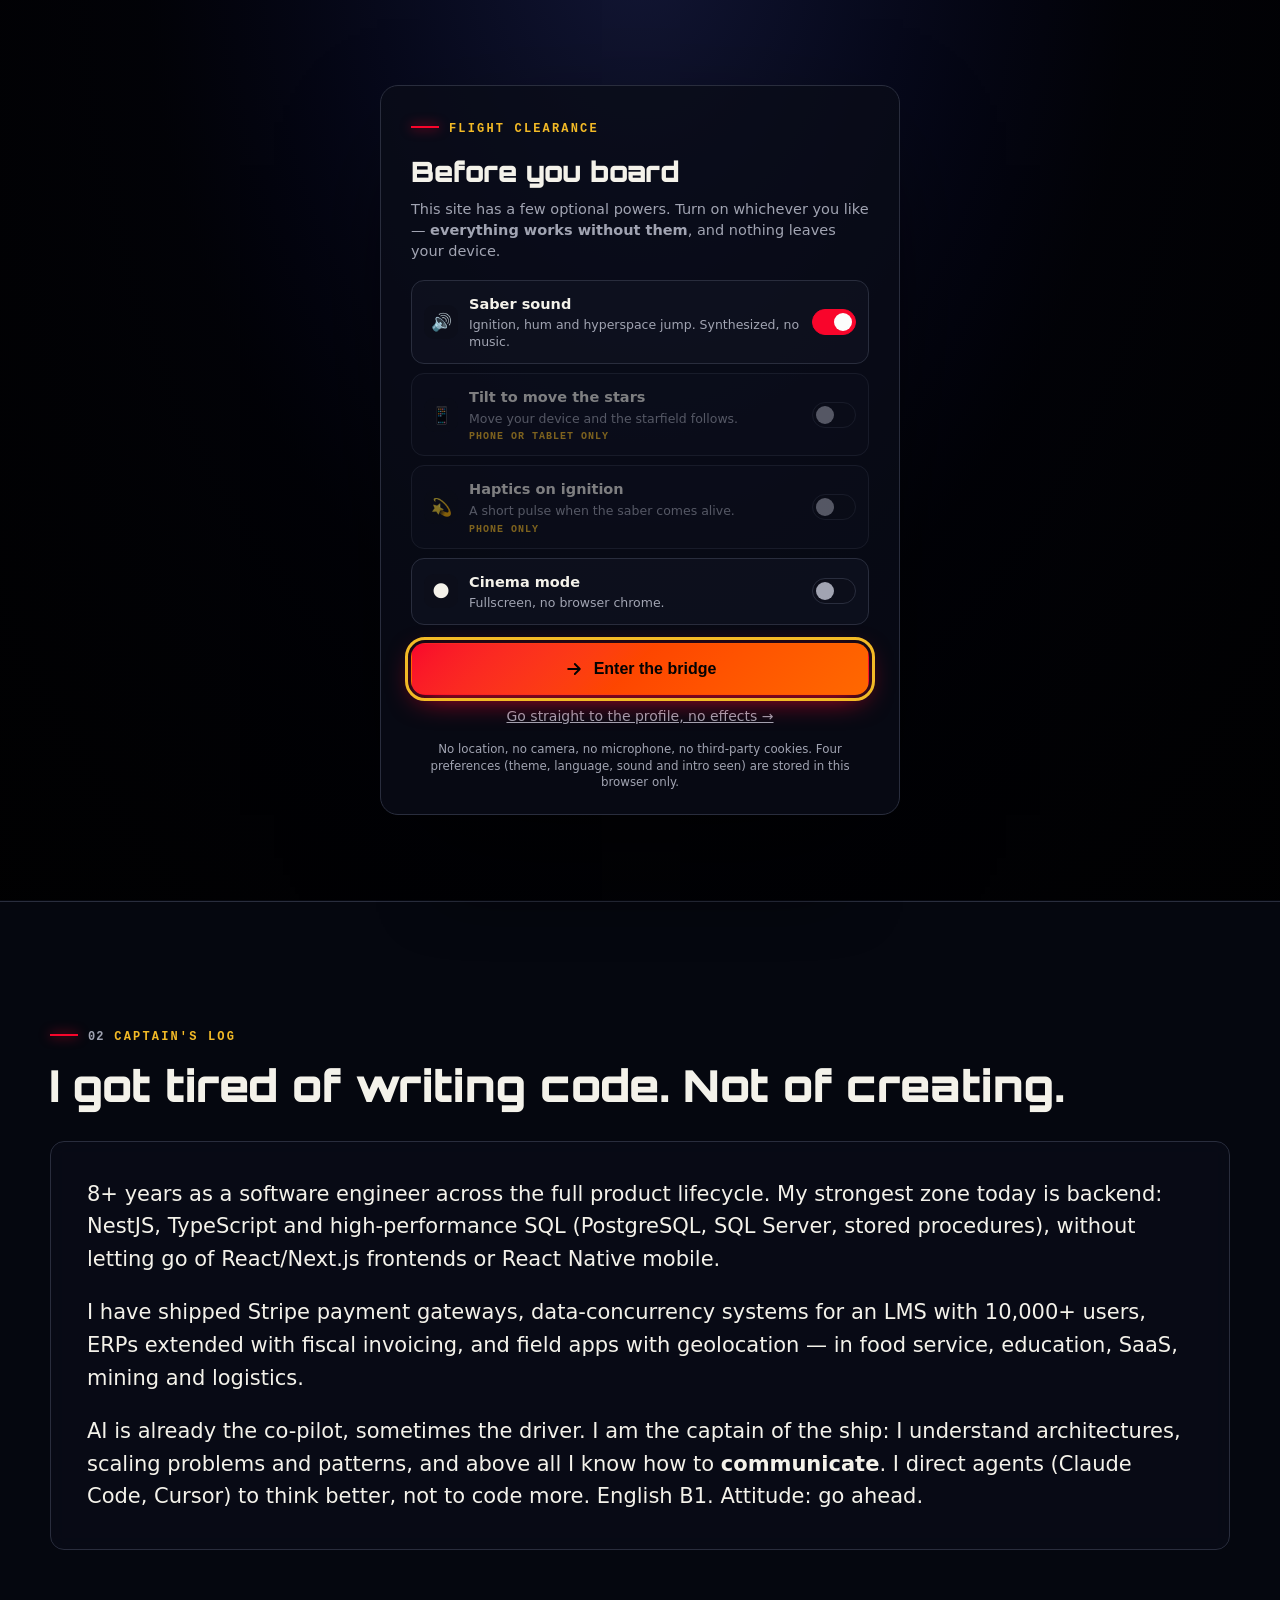
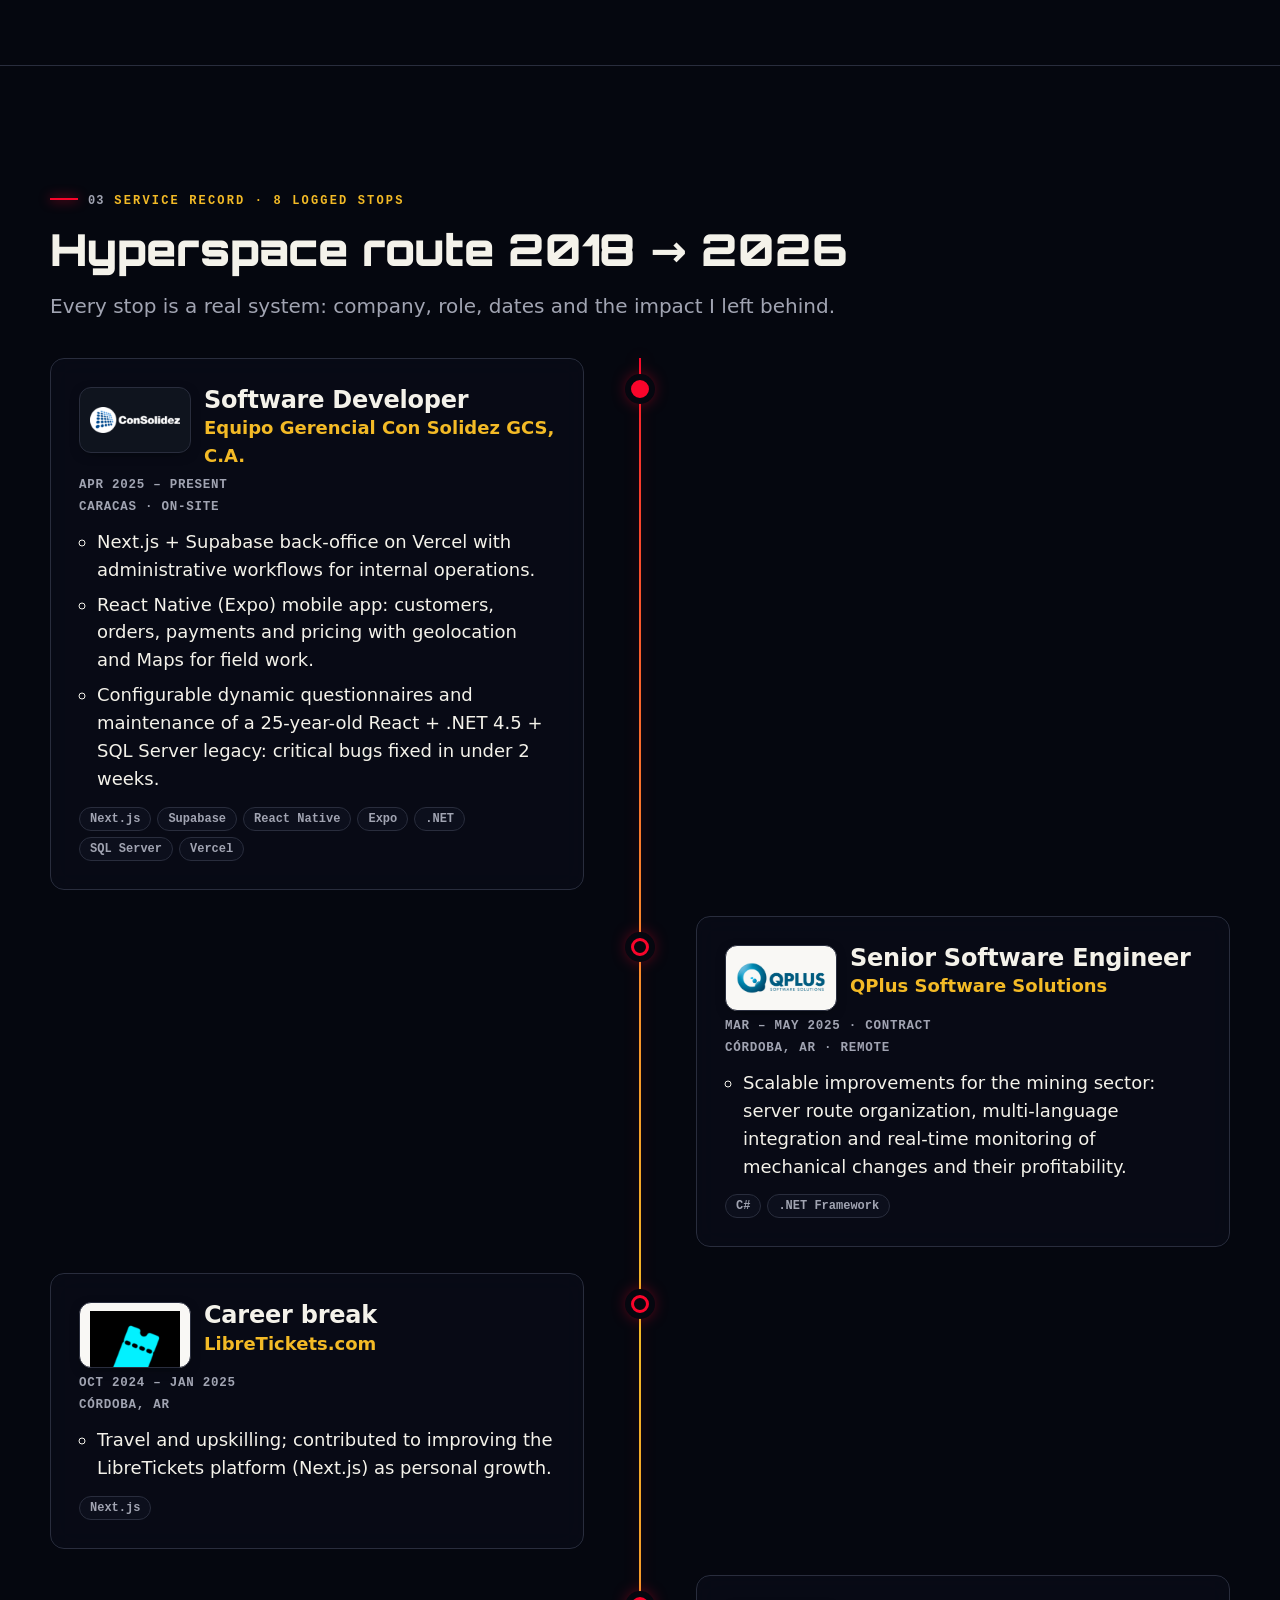
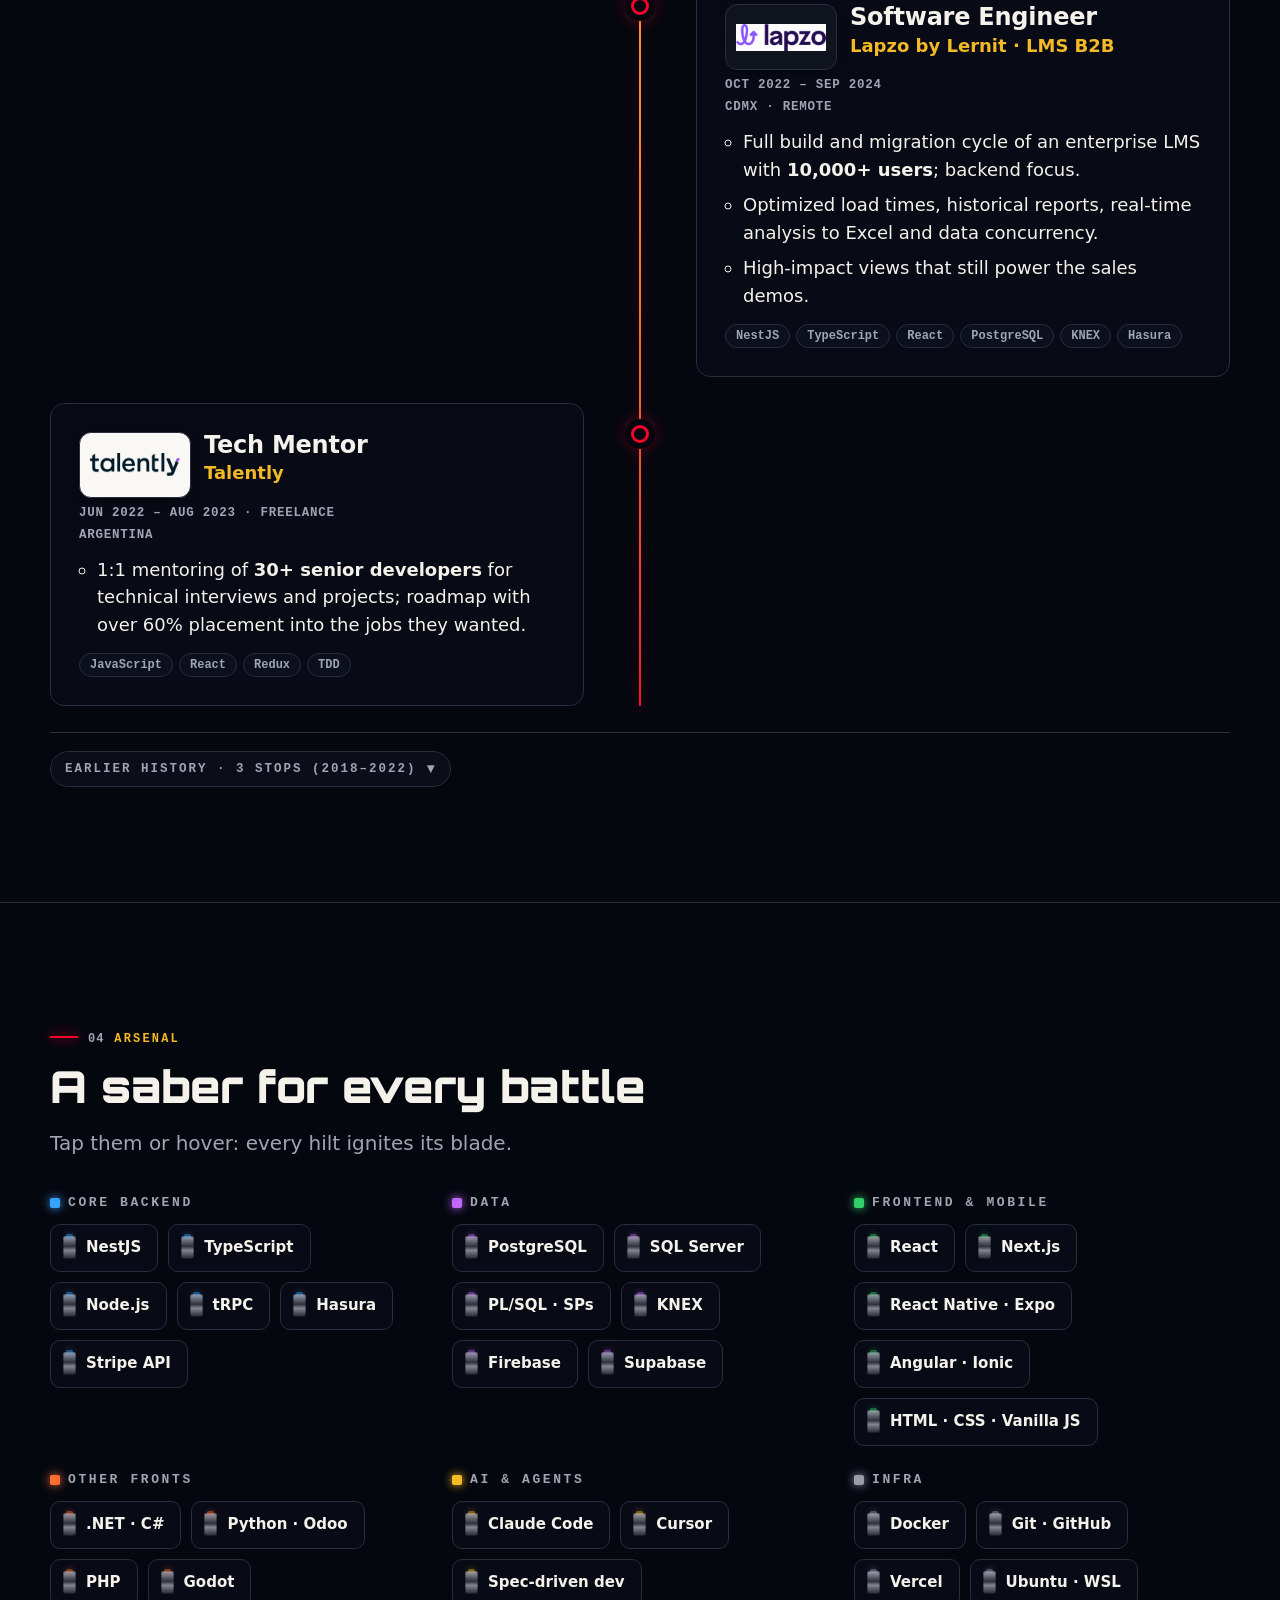
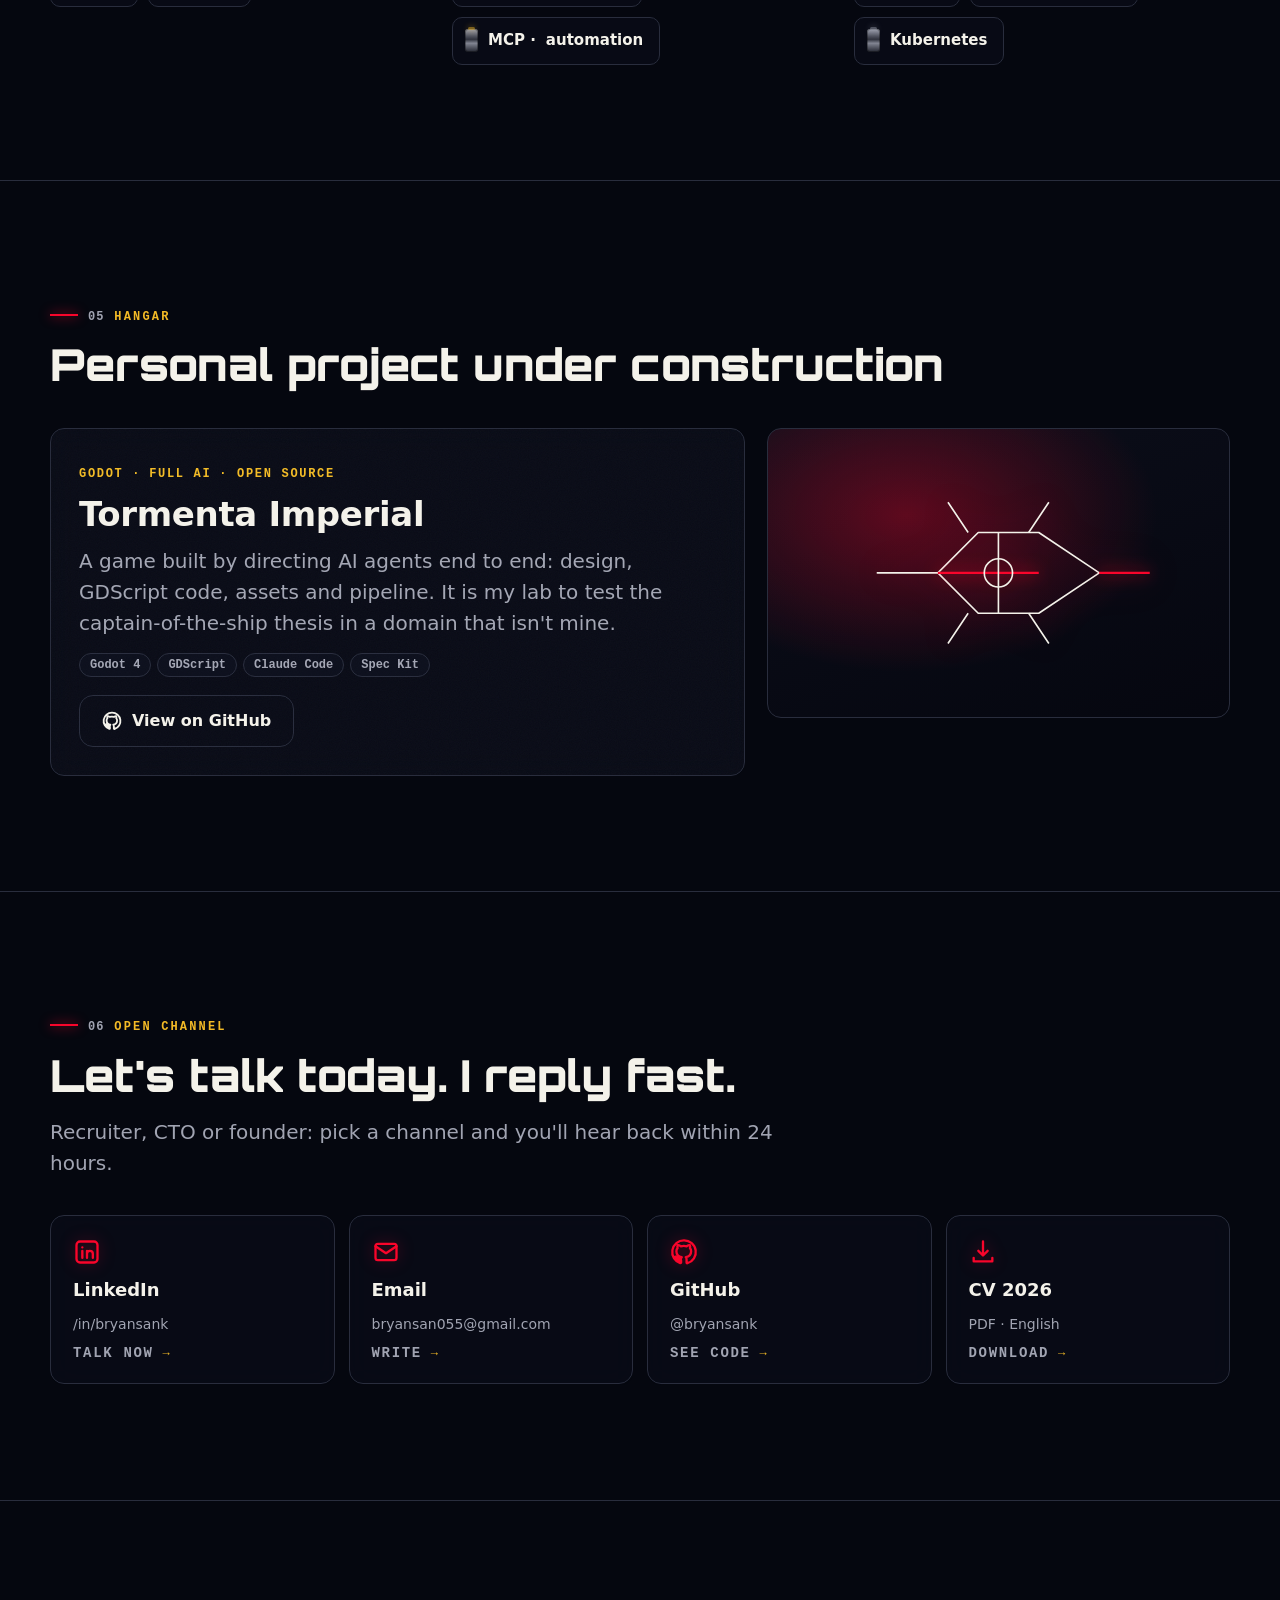
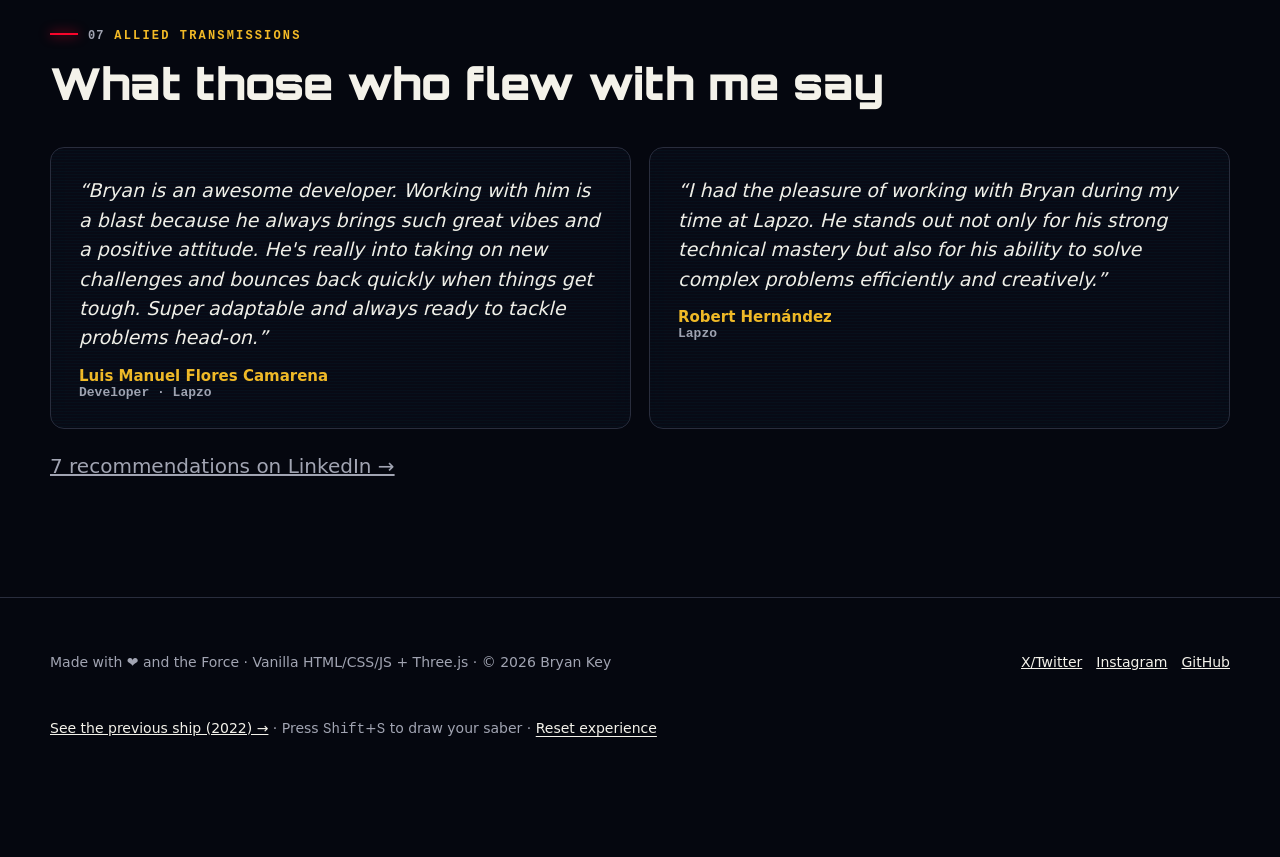
==== commit 19b54cd3: "Logos oficiales, sala de embarque encuadrada y nave visible en más anchos Logos: busqué y descargué " ====
--- a/index.html
+++ b/index.html
@@ -87,7 +87,8 @@
 @media (min-width:768px) and (pointer:fine){.top{backdrop-filter:blur(14px) saturate(1.3);background:color-mix(in oklch,var(--bg) 72%,transparent)}}
 .top .wrap{display:flex;align-items:center;gap:14px;min-height:60px}
 .brand{display:flex;align-items:center;gap:10px;text-decoration:none;font-weight:900;letter-spacing:.06em;font-family:var(--display);font-size:15px}
-.brand .key{width:34px;height:34px;border-radius:9px;display:grid;place-items:center;background:linear-gradient(135deg,var(--saber),var(--accent));color:oklch(12% 0 0);font:900 15px var(--mono);box-shadow:0 0 18px var(--saber-soft)}
+.brand .key{width:36px;height:36px;border-radius:10px;display:grid;place-items:center;background:linear-gradient(135deg,var(--saber),var(--accent));color:oklch(12% 0 0);box-shadow:0 0 18px var(--saber-soft);flex:none}
+.brand .key svg{display:block}
 .nav{display:none;gap:4px;margin-inline:auto}
 .nav a{text-decoration:none;color:var(--muted);padding:8px 12px;border-radius:8px;font-size:14px;font-weight:600}
 .nav a:hover{color:var(--fg);background:var(--glass)}
@@ -102,10 +103,11 @@
 .pill{display:inline-flex;align-items:center;gap:10px;border:1px solid var(--line);background:var(--glass);border-radius:999px;padding:8px 14px 8px 10px;font:600 12px var(--mono);letter-spacing:.12em;text-transform:uppercase;color:var(--fg)}
 .pill i{width:10px;height:10px;border-radius:50%;background:var(--saber);box-shadow:0 0 12px var(--saber);animation:pulse 1.8s ease-in-out infinite;will-change:transform,opacity}
 @keyframes pulse{50%{transform:scale(.7);opacity:.6}}
-.hero h1{font-family:var(--display);font-size:clamp(30px,6.4vw,84px);font-weight:900;letter-spacing:.01em;margin-top:20px;text-transform:uppercase;line-height:1.1}
+.hero h1{font-family:var(--display);font-size:clamp(38px,8.6vw,116px);font-weight:900;letter-spacing:-.008em;margin-top:clamp(14px,2vw,24px);text-transform:uppercase;line-height:.99}
 .hero h1 .w{display:block}
 .hero h1 .l{display:inline-block;animation:drop .7s cubic-bezier(.2,.8,.2,1) both;animation-delay:calc(var(--i) * 45ms + .1s)}
-.hero h1 .w:last-child .l{color:var(--saber);-webkit-text-stroke:1px var(--fg);text-shadow:0 0 30px var(--saber-soft),0 0 60px var(--saber-soft)}
+.hero h1 .w:first-child .l{text-shadow:0 3px 26px oklch(0% 0 0 / .6)}
+.hero h1 .w:last-child .l{color:var(--saber);text-shadow:0 0 26px var(--saber-soft),0 0 76px var(--saber-soft),0 3px 26px oklch(0% 0 0 / .5)}
 @keyframes drop{from{opacity:0;transform:translateY(.6em) rotateX(-40deg);filter:blur(6px)}}
 .hero .role{font:600 clamp(15px,1.1vw + 8px,22px)/1.3 var(--font);color:var(--muted);margin-top:16px;max-width:34ch;letter-spacing:.01em}
 .hero .role b{color:var(--fg)}
@@ -158,10 +160,21 @@
 .tilt:hover,.tilt:focus-within{border-color:var(--saber);box-shadow:0 20px 60px -30px var(--saber),0 0 0 1px var(--saber-soft)}
 .card header{display:flex;align-items:flex-start;gap:13px}
 .card .htxt{min-width:0;flex:1}
-.colog{margin:0;width:46px;height:46px;flex:none;border-radius:11px;display:grid;place-items:center;overflow:hidden;background:oklch(96% 0.008 90);border:1px solid var(--line);box-shadow:0 2px 10px -4px oklch(0% 0 0 / .6)}
-.colog img{width:100%;height:100%;object-fit:contain;padding:6px;box-sizing:border-box}
-.colog.init{background:linear-gradient(140deg,var(--saber),var(--accent));color:oklch(14% 0 0);font:900 clamp(13px,1.2vw,16px)/1 var(--display);letter-spacing:.01em;border-color:transparent}
-@media (max-width:380px){.colog{width:38px;height:38px;border-radius:9px}}
+/* Rectangular: los wordmarks apaisados se leen y los isotipos siguen centrados */
+.colog{margin:0;width:clamp(82px,11vw,112px);height:clamp(50px,6.6vw,66px);flex:none;border-radius:12px;display:grid;place-items:center;overflow:hidden;border:1px solid var(--line);box-shadow:0 3px 14px -6px oklch(0% 0 0 / .7)}
+.colog img{width:100%;height:100%;object-fit:contain;padding:8px 10px;box-sizing:border-box}
+.colog.on-light{background:oklch(98% 0.004 90)}
+.colog.on-dark{background:oklch(19% 0.022 265)}
+:root[data-theme="light"] .colog.on-dark{background:oklch(24% 0.025 265)}
+@media (max-width:560px){
+  .card header{flex-direction:column;align-items:flex-start;gap:10px}
+  .colog{width:96px;height:54px}
+  .brand span:not(.key){white-space:nowrap;font-size:13px}
+  .ctl .lbl{display:none}
+  .ctl{padding:0 9px;min-width:36px;height:36px}
+  .top .wrap{gap:8px;min-height:54px}
+}
+@media (max-width:360px){.colog{width:84px;height:48px;border-radius:9px}.colog img{padding:5px 7px}}
 .card h3{font-size:clamp(19px,1.4vw + 10px,24px);font-weight:800}
 .card .co{color:var(--accent);font-weight:700}
 .card time,.card .loc{display:block;font:600 12.5px var(--mono);letter-spacing:.06em;color:var(--muted);margin-top:8px;text-transform:uppercase}
@@ -240,14 +253,15 @@
 .dock a:not(.primary):hover{background:var(--glass)}
 @media (max-width:560px){.dock a span{display:none}.dock a{padding:0 13px}.dock a.primary span{display:inline}}
 /* ---------- Sala de embarque ---------- */
-#gate{position:fixed;inset:0;z-index:95;display:grid;place-items:center;padding:clamp(12px,3vw,24px);background:radial-gradient(ellipse at 50% -10%,oklch(22% 0.06 275),oklch(9% 0.02 275) 55%,oklch(6% 0.01 275));overflow-y:auto;transition:opacity .4s}
+/* Siempre encuadrada: nunca debe aparecer scroll */
+#gate{position:fixed;inset:0;z-index:95;display:grid;place-items:center;padding:clamp(8px,2vh,20px);background:radial-gradient(ellipse at 50% -10%,oklch(22% 0.06 275),oklch(9% 0.02 275) 55%,oklch(6% 0.01 275));overflow:hidden;transition:opacity .4s}
 #gate.out{opacity:0;pointer-events:none}
 html[data-intro="skip"] #gate{display:none}
-.gate-card{width:min(520px,100%);background:var(--card);border:1px solid var(--line);border-radius:20px;padding:clamp(18px,4vw,32px);box-shadow:0 40px 120px -40px oklch(0% 0 0 / .9)}
-.gate-card h2{font-size:clamp(21px,3.2vw,29px);margin-top:4px}
-.gate-sub{color:var(--muted);margin:10px 0 0;font-size:14.5px;line-height:1.5}
-.powers{list-style:none;margin:20px 0 0;padding:0;display:grid;gap:9px}
-.power{display:flex;align-items:center;gap:12px;width:100%;text-align:left;background:var(--glass);border:1px solid var(--line);border-radius:14px;padding:11px 13px;color:var(--fg);font:inherit;cursor:pointer;transition:border-color .2s}
+.gate-card{width:min(520px,100%);max-height:calc(100svh - clamp(16px,4vh,40px));display:flex;flex-direction:column;background:var(--card);border:1px solid var(--line);border-radius:18px;padding:clamp(14px,2.6vh,30px) clamp(16px,4vw,30px);box-shadow:0 40px 120px -40px oklch(0% 0 0 / .9)}
+.gate-card h2{font-size:clamp(18px,3.4vh,28px);margin-top:3px}
+.gate-sub{color:var(--muted);margin:clamp(6px,1.2vh,10px) 0 0;font-size:clamp(12px,1.7vh,14.5px);line-height:1.45}
+.powers{list-style:none;margin:clamp(11px,2vh,20px) 0 0;padding:0;display:grid;gap:clamp(6px,1.1vh,9px);min-height:0;overflow:auto}
+.power{display:flex;align-items:center;gap:11px;width:100%;text-align:left;background:var(--glass);border:1px solid var(--line);border-radius:13px;padding:clamp(8px,1.4vh,12px) 12px;color:var(--fg);font:inherit;cursor:pointer;transition:border-color .2s}
 .power:hover{border-color:var(--saber)}
 .power .ico{width:34px;height:34px;flex:none;display:grid;place-items:center;border-radius:10px;background:var(--bg-2);font-size:17px}
 .power .txt{flex:1;min-width:0}
@@ -260,11 +274,15 @@
 .power .sw::after{content:"";position:absolute;top:3px;left:3px;width:18px;height:18px;border-radius:50%;background:var(--muted);transition:transform .2s,background .2s}
 .power[aria-checked="true"] .sw{background:var(--saber);border-color:var(--saber)}
 .power[aria-checked="true"] .sw::after{transform:translateX(18px);background:oklch(99% 0 0)}
-.gate-actions{margin-top:20px;display:grid;gap:11px}
-.gate-actions .btn{justify-content:center;width:100%}
-.gate-skip{margin:0;text-align:center;font-size:14px;color:var(--muted)}
-.gate-note{margin:14px 0 0;font-size:11.8px;color:var(--muted);text-align:center;line-height:1.45}
-@media (max-width:350px){.power .txt em{display:none}.power .ico{width:28px;height:28px;font-size:14px}}
+.gate-actions{margin-top:clamp(11px,2vh,20px);display:grid;gap:clamp(7px,1.2vh,11px);flex:none}
+.gate-actions .btn{justify-content:center;width:100%;min-height:clamp(44px,6vh,52px)}
+.gate-skip{margin:0;text-align:center;font-size:clamp(12.5px,1.7vh,14px);color:var(--muted)}
+.gate-note{margin:clamp(8px,1.5vh,14px) 0 0;font-size:clamp(10px,1.4vh,11.8px);color:var(--muted);text-align:center;line-height:1.4;flex:none}
+/* Pantallas bajas: se recortan los adornos antes que el contenido */
+@media (max-height:720px){.power .txt em{display:none}.power .ico{width:30px;height:30px;font-size:15px}}
+@media (max-height:600px){.gate-sub{display:none}.gate-card .kicker{margin-bottom:8px}}
+@media (max-height:520px){.gate-note{display:none}}
+@media (max-width:430px){.power .txt em{display:none}.power .ico{width:30px;height:30px;font-size:15px}.gate-sub{font-size:12.5px}}
 /* ---------- Intro ---------- */
 #intro{position:fixed;inset:0;z-index:90;background:oklch(6% 0.01 275);display:grid;place-items:center;transition:opacity .6s}
 #intro canvas{position:absolute;inset:0;width:100%;height:100%}
@@ -379,7 +397,7 @@
 
 <header class="top">
   <div class="wrap">
-    <a class="brand" href="#puente"><span class="key" aria-hidden="true">BK</span><span>Bryan Key</span></a>
+    <a class="brand" href="#puente"><span class="key" aria-hidden="true"><svg viewBox="0 0 48 48" width="24" height="24"><path d="M24 6c-8.4 0-14.2 5.7-14.2 14.2v8.4C9.8 35.4 14.6 41 24 41s14.2-5.6 14.2-12.4v-8.4C38.2 11.7 32.4 6 24 6z" fill="none" stroke="currentColor" stroke-width="2.6" stroke-linejoin="round"/><path d="M14.6 19.4h18.8l-2.6 6.8h-3.6L25.6 35h-3.2l-1.6-8.8h-3.6z" fill="currentColor"/></svg></span><span>Bryan Key</span></a>
     <nav class="nav" aria-label="Secciones">
       <a href="#bitacora"><span lang="es" data-t="general.18">Bitácora</span><span lang="en" data-t="general.18">Log</span></a>
       <a href="#servicio"><span lang="es" data-t="general.19">Hoja de servicio</span><span lang="en" data-t="general.19">Service record</span></a>
@@ -393,6 +411,9 @@
       <button class="ctl" id="themeBtn" type="button" aria-pressed="false" aria-label="Lado: cambiar entre Lado Oscuro y Lado Luz">
         <svg viewBox="0 0 24 24" aria-hidden="true"><path d="M12 3v2M12 19v2M3 12h2M19 12h2M5.6 5.6l1.4 1.4M17 17l1.4 1.4M5.6 18.4 7 17M17 7l1.4-1.4"/><circle cx="12" cy="12" r="4"/></svg>
         <span class="lbl" lang="es">Lado</span><span class="lbl" lang="en">Side</span>
+      </button>
+      <button class="ctl" id="replayBtn" type="button" aria-label="Ver la intro otra vez y reiniciar preferencias">
+        <svg viewBox="0 0 24 24" aria-hidden="true"><path d="M20 12a8 8 0 1 1-2.6-5.9M20 4v4h-4"/></svg>
       </button>
       <button class="ctl" id="soundBtn" type="button" aria-pressed="false" aria-label="Sonido"><svg viewBox="0 0 24 24" aria-hidden="true"><path d="M4 10v4h3l4 3V7L7 10H4z"/><path class="wave" d="M15 9.5a4 4 0 0 1 0 5M17.5 7a7.5 7.5 0 0 1 0 10"/></svg></button>
     </div>
@@ -451,35 +472,35 @@
       <h2 id="h-servicio"><span lang="es" data-t="servicio.02">Ruta de hiperespacio 2018 → 2026</span><span lang="en" data-t="servicio.02">Hyperspace route 2018 → 2026</span></h2>
       <p class="lede"><span lang="es" data-t="servicio.03">Cada parada, un sistema real: empresa, rol, fechas y el impacto que dejé.</span><span lang="en" data-t="servicio.03">Every stop is a real system: company, role, dates and the impact I left behind.</span></p>
       <ol class="route"><li class="stop now reveal"><article class="card tilt">
-          <header><figure class="colog init" aria-hidden="true">GCS</figure><div class="htxt"><h3><span lang="es" data-t="servicio.04">Desarrollador de software</span><span lang="en" data-t="servicio.04">Software Developer</span></h3><span class="co">Equipo Gerencial Con Solidez GCS, C.A.</span></div></header>
+          <header><figure class="colog on-dark"><img src="./assets/logos/consolidez.png" alt="Consolidez (GCS)" width="62" height="62" loading="lazy" decoding="async"></figure><div class="htxt"><h3><span lang="es" data-t="servicio.04">Desarrollador de software</span><span lang="en" data-t="servicio.04">Software Developer</span></h3><span class="co">Equipo Gerencial Con Solidez GCS, C.A.</span></div></header>
           <time datetime="2025-04"><span lang="es" data-t="servicio.05">abr 2025 – actualidad</span><span lang="en" data-t="servicio.05">Apr 2025 – present</span></time><span class="loc">Caracas · <span lang="es" data-t="servicio.06">presencial</span><span lang="en" data-t="servicio.06">on-site</span></span>
           <ul lang="es" data-t="servicio.07"><li>Backoffice Next.js + Supabase en Vercel con flujos administrativos para la operación interna.</li><li>App móvil React Native (Expo): clientes, pedidos, pagos y precios con geolocalización y Maps para operación en campo.</li><li>Cuestionarios dinámicos configurables y mantenimiento de un legacy React + .NET 4.5 + SQL Server con 25 años de historia: errores críticos corregidos en menos de 2 semanas.</li></ul>
           <ul lang="en" data-t="servicio.07"><li>Next.js + Supabase back-office on Vercel with administrative workflows for internal operations.</li><li>React Native (Expo) mobile app: customers, orders, payments and pricing with geolocation and Maps for field work.</li><li>Configurable dynamic questionnaires and maintenance of a 25-year-old React + .NET 4.5 + SQL Server legacy: critical bugs fixed in under 2 weeks.</li></ul>
           <div class="chips"><span>Next.js</span><span>Supabase</span><span>React Native</span><span>Expo</span><span>.NET</span><span>SQL Server</span><span>Vercel</span></div>
         </article></li>
         <li class="stop reveal"><article class="card tilt">
-          <header><figure class="colog init" aria-hidden="true">Q+</figure><div class="htxt"><h3>Senior Software Engineer</h3><span class="co">QPlus Software Solutions</span></div></header>
+          <header><figure class="colog on-light"><img src="./assets/logos/qplus.png" alt="QPlus Software Solutions" width="62" height="62" loading="lazy" decoding="async"></figure><div class="htxt"><h3>Senior Software Engineer</h3><span class="co">QPlus Software Solutions</span></div></header>
           <time datetime="2025-03"><span lang="es" data-t="servicio.08">mar – may 2025 · contrato</span><span lang="en" data-t="servicio.08">Mar – May 2025 · contract</span></time><span class="loc">Córdoba, AR · <span lang="es" data-t="servicio.09">remoto</span><span lang="en" data-t="servicio.09">remote</span></span>
           <ul lang="es" data-t="servicio.10"><li>Mejoras escalables para el sector minero: organización de rutas de servidor, integración multi-idioma y monitoreo en tiempo real de cambios mecánicos y su rentabilidad.</li></ul>
           <ul lang="en" data-t="servicio.10"><li>Scalable improvements for the mining sector: server route organization, multi-language integration and real-time monitoring of mechanical changes and their profitability.</li></ul>
           <div class="chips"><span>C#</span><span>.NET Framework</span></div>
         </article></li>
         <li class="stop reveal"><article class="card tilt">
-          <header><figure class="colog init" aria-hidden="true">LT</figure><div class="htxt"><h3><span lang="es" data-t="servicio.11">Descanso profesional</span><span lang="en" data-t="servicio.11">Career break</span></h3><span class="co">LibreTickets.com</span></div></header>
+          <header><figure class="colog on-light"><img src="./assets/logos/libretickets.png" alt="LibreTickets" width="62" height="62" loading="lazy" decoding="async"></figure><div class="htxt"><h3><span lang="es" data-t="servicio.11">Descanso profesional</span><span lang="en" data-t="servicio.11">Career break</span></h3><span class="co">LibreTickets.com</span></div></header>
           <time datetime="2024-10"><span lang="es" data-t="servicio.12">oct 2024 – ene 2025</span><span lang="en" data-t="servicio.12">Oct 2024 – Jan 2025</span></time><span class="loc">Córdoba, AR</span>
           <ul lang="es" data-t="servicio.13"><li>Viaje y upskilling; colaboré en la mejora de la plataforma LibreTickets (Next.js) como crecimiento personal.</li></ul>
           <ul lang="en" data-t="servicio.13"><li>Travel and upskilling; contributed to improving the LibreTickets platform (Next.js) as personal growth.</li></ul>
           <div class="chips"><span>Next.js</span></div>
         </article></li>
         <li class="stop reveal"><article class="card tilt">
-          <header><figure class="colog init" aria-hidden="true">LZ</figure><div class="htxt"><h3>Software Engineer</h3><span class="co">Lapzo by Lernit · LMS B2B</span></div></header>
+          <header><figure class="colog on-dark"><img src="./assets/logos/lapzo.png" alt="Lapzo" width="62" height="62" loading="lazy" decoding="async"></figure><div class="htxt"><h3>Software Engineer</h3><span class="co">Lapzo by Lernit · LMS B2B</span></div></header>
           <time datetime="2022-10"><span lang="es" data-t="servicio.14">oct 2022 – sep 2024</span><span lang="en" data-t="servicio.14">Oct 2022 – Sep 2024</span></time><span class="loc">CDMX · <span lang="es" data-t="servicio.15">remoto</span><span lang="en" data-t="servicio.15">remote</span></span>
           <ul lang="es" data-t="servicio.16"><li>Ciclo completo de creación y migración de un LMS empresarial con <b>+10 000 usuarios</b>; enfoque backend.</li><li>Tiempos de carga optimizados, reportes históricos, análisis en tiempo real a Excel y concurrencia de datos.</li><li>Vistas de alto impacto visual que hoy sostienen las demos de ventas.</li></ul>
           <ul lang="en" data-t="servicio.16"><li>Full build and migration cycle of an enterprise LMS with <b>10,000+ users</b>; backend focus.</li><li>Optimized load times, historical reports, real-time analysis to Excel and data concurrency.</li><li>High-impact views that still power the sales demos.</li></ul>
           <div class="chips"><span>NestJS</span><span>TypeScript</span><span>React</span><span>PostgreSQL</span><span>KNEX</span><span>Hasura</span></div>
         </article></li>
         <li class="stop reveal"><article class="card tilt">
-          <header><figure class="colog"><img src="./assets/logos/talently.png" alt="Talently" width="46" height="46" loading="lazy" decoding="async"></figure><div class="htxt"><h3>Tech Mentor</h3><span class="co">Talently</span></div></header>
+          <header><figure class="colog on-light"><img src="./assets/logos/talently.png" alt="Talently" width="62" height="62" loading="lazy" decoding="async"></figure><div class="htxt"><h3>Tech Mentor</h3><span class="co">Talently</span></div></header>
           <time datetime="2022-06"><span lang="es" data-t="servicio.17">jun 2022 – ago 2023 · autónomo</span><span lang="en" data-t="servicio.17">Jun 2022 – Aug 2023 · freelance</span></time><span class="loc">Argentina</span>
           <ul lang="es" data-t="servicio.18"><li>Mentoría 1:1 a <b>+30 desarrolladores</b> senior para pruebas técnicas y proyectos; roadmap con más del 60 % de colocación en los empleos deseados.</li></ul>
           <ul lang="en" data-t="servicio.18"><li>1:1 mentoring of <b>30+ senior developers</b> for technical interviews and projects; roadmap with over 60% placement into the jobs they wanted.</li></ul>
@@ -490,21 +511,21 @@
         <summary><span lang="es" data-t="servicio.19">Historial anterior · 3 paradas (2018–2022)</span><span lang="en" data-t="servicio.19">Earlier history · 3 stops (2018–2022)</span></summary>
         <ol class="route" start="6">
 <li class="stop reveal"><article class="card tilt">
-          <header><figure class="colog"><img src="./assets/logos/arturos.png" alt="Arturo's" width="46" height="46" loading="lazy" decoding="async"></figure><div class="htxt"><h3><span lang="es" data-t="servicio.20">Programador Web Junior → Senior</span><span lang="en" data-t="servicio.20">Web Developer, Junior → Senior</span></h3><span class="co">Arturo's · PAICA, C.A.</span></div></header>
+          <header><figure class="colog on-light"><img src="./assets/logos/arturos.png" alt="Arturo's" width="62" height="62" loading="lazy" decoding="async"></figure><div class="htxt"><h3><span lang="es" data-t="servicio.20">Programador Web Junior → Senior</span><span lang="en" data-t="servicio.20">Web Developer, Junior → Senior</span></h3><span class="co">Arturo's · PAICA, C.A.</span></div></header>
           <time datetime="2019-05"><span lang="es" data-t="servicio.21">may 2019 – sep 2022</span><span lang="en" data-t="servicio.21">May 2019 – Sep 2022</span></time><span class="loc">Caracas</span>
           <ul lang="es" data-t="servicio.22"><li>Extendí Odoo ERP con JavaScript y Python: facturación fiscal (.chk con IGTF) para Aloha, eliminando módulos de terceros.</li><li>App móvil/desktop de tasa y precios en restaurantes a nivel nacional: <b>100 % automatizado</b>, 0 % manipulación manual.</li><li>Sitio oficial, monitoreo help-desk híbrido, migración responsive de SharePoint 2010 y reportes XML→JSON.</li></ul>
           <ul lang="en" data-t="servicio.22"><li>Extended Odoo ERP with JavaScript and Python: fiscal invoicing (.chk with IGTF) for Aloha, removing third-party modules.</li><li>Nationwide restaurant price/exchange-rate app: <b>100% automated</b>, 0% manual handling.</li><li>Official website, hybrid help-desk monitoring, responsive SharePoint 2010 migration and XML→JSON reports.</li></ul>
           <div class="chips"><span>TypeScript</span><span>React</span><span>Angular</span><span>Ionic</span><span>Firebase</span><span>Python</span><span>Odoo</span></div>
         </article></li>
         <li class="stop reveal"><article class="card tilt">
-          <header><figure class="colog"><img src="./assets/logos/andromeda.png" alt="Andromeda Ventures" width="46" height="46" loading="lazy" decoding="async"></figure><div class="htxt"><h3><span lang="es" data-t="servicio.23">Analista Programador</span><span lang="en" data-t="servicio.23">Programmer Analyst</span></h3><span class="co">Andromeda Ventures</span></div></header>
+          <header><figure class="colog on-dark"><img src="./assets/logos/andromeda.png" alt="Andromeda Ventures" width="62" height="62" loading="lazy" decoding="async"></figure><div class="htxt"><h3><span lang="es" data-t="servicio.23">Analista Programador</span><span lang="en" data-t="servicio.23">Programmer Analyst</span></h3><span class="co">Andromeda Ventures</span></div></header>
           <time datetime="2020-09"><span lang="es" data-t="servicio.24">sep – nov 2020 · contrato</span><span lang="en" data-t="servicio.24">Sep – Nov 2020 · contract</span></time><span class="loc">Caracas</span>
           <ul lang="es" data-t="servicio.25"><li>Migré una pasarela de pagos de Sails.js a NestJS + TypeScript con ORMs y stored procedures en PostgreSQL (RxJS, Redux, SOAP): código más legible y escalable.</li></ul>
           <ul lang="en" data-t="servicio.25"><li>Migrated a payment gateway from Sails.js to NestJS + TypeScript with ORMs and PostgreSQL stored procedures (RxJS, Redux, SOAP): more readable, scalable code.</li></ul>
           <div class="chips"><span>NestJS</span><span>TypeScript</span><span>PostgreSQL</span></div>
         </article></li>
         <li class="stop reveal"><article class="card tilt">
-          <header><figure class="colog"><img src="./assets/logos/ked.png" alt="Inversiones KED Perú" width="46" height="46" loading="lazy" decoding="async"></figure><div class="htxt"><h3>Full-stack Developer</h3><span class="co">Inversiones KED Perú</span></div></header>
+          <header><figure class="colog on-light"><img src="./assets/logos/ked.png" alt="Inversiones KED Perú" width="62" height="62" loading="lazy" decoding="async"></figure><div class="htxt"><h3>Full-stack Developer</h3><span class="co">Inversiones KED Perú</span></div></header>
           <time datetime="2018-01"><span lang="es" data-t="servicio.26">ene 2018 – ene 2020</span><span lang="en" data-t="servicio.26">Jan 2018 – Jan 2020</span></time><span class="loc">Perú · <span lang="es" data-t="servicio.27">remoto</span><span lang="en" data-t="servicio.27">remote</span></span>
           <ul lang="es" data-t="servicio.28"><li>App web de paquetería con 5 módulos, tracking en tiempo real y backoffice; optimización de cargas.</li></ul>
           <ul lang="en" data-t="servicio.28"><li>Parcel-logistics web app with 5 modules, real-time tracking and back-office; load-time optimization.</li></ul>
@@ -655,7 +676,8 @@
 
 /* ---------- i18n ---------- */
 const langBtn=$('#langBtn'),themeBtn=$('#themeBtn'),soundBtn=$('#soundBtn');
-function applyLang(l){html.lang=l;store.set('bk-lang',l);$$('.cv-link,#cvBtn').forEach(a=>a.href=a.dataset[l]);document.title=l==='en'?'Bryan Key — Senior Fullstack Engineer · Captain of the ship':'Bryan Key — Senior Fullstack Engineer · Capitán de la nave';themeBtn.setAttribute('aria-label',l==='en'?'Side: switch between Dark Side and Light Side':'Lado: cambiar entre Lado Oscuro y Lado Luz');soundBtn.setAttribute('aria-label',l==='en'?'Sound':'Sonido');langBtn.setAttribute('aria-label',l==='en'?'ES: cambiar a español':'EN: switch to English')}
+function applyLang(l){html.lang=l;store.set('bk-lang',l);$$('.cv-link,#cvBtn').forEach(a=>a.href=a.dataset[l]);document.title=l==='en'?'Bryan Key — Senior Fullstack Engineer · Captain of the ship':'Bryan Key — Senior Fullstack Engineer · Capitán de la nave';themeBtn.setAttribute('aria-label',l==='en'?'Side: switch between Dark Side and Light Side':'Lado: cambiar entre Lado Oscuro y Lado Luz');soundBtn.setAttribute('aria-label',l==='en'?'Sound':'Sonido');langBtn.setAttribute('aria-label',l==='en'?'ES: cambiar a español':'EN: switch to English');
+ $('#replayBtn')?.setAttribute('aria-label',l==='en'?'Replay the intro and reset preferences':'Ver la intro otra vez y reiniciar preferencias')}
 applyLang(html.lang==='en'?'en':'es');
 langBtn.addEventListener('click',()=>{const next=html.lang==='en'?'es':'en';const run=()=>applyLang(next);if(document.startViewTransition&&!reduced){html.classList.add('lang-switch');document.startViewTransition(run).finished.finally(()=>html.classList.remove('lang-switch'))}else run()});
 
@@ -710,10 +732,12 @@
 }
 
 /* ---------- Reiniciar experiencia: borra lo guardado y recarga ---------- */
-$('#resetBtn')?.addEventListener('click',()=>{
+function resetExperience(){
   try{['bk-theme','bk-lang','bk-sound','bk-intro'].forEach(k=>localStorage.removeItem(k))}catch(e){}
   sfx.tick();location.href=location.pathname;
-});
+}
+$('#resetBtn')?.addEventListener('click',resetExperience);
+$('#replayBtn')?.addEventListener('click',resetExperience);
 
 /* ---------- Raíl de navegación, progreso y aviso de sección ---------- */
 (function nav(){
@@ -846,7 +870,8 @@
 skipBtn?.addEventListener('click',endIntro);
 let introGuard=null,booted=false;
 
-const lite=matchMedia('(max-width: 767px), (pointer: coarse)').matches;
+/* La nave 3D se dibuja desde tablet hacia arriba; en teléfonos, intro en CSS */
+const lite=innerWidth<640;
 const use3D=!reduced&&canUseGL&&innerWidth>320&&!lite;
 
 function bootStars(){
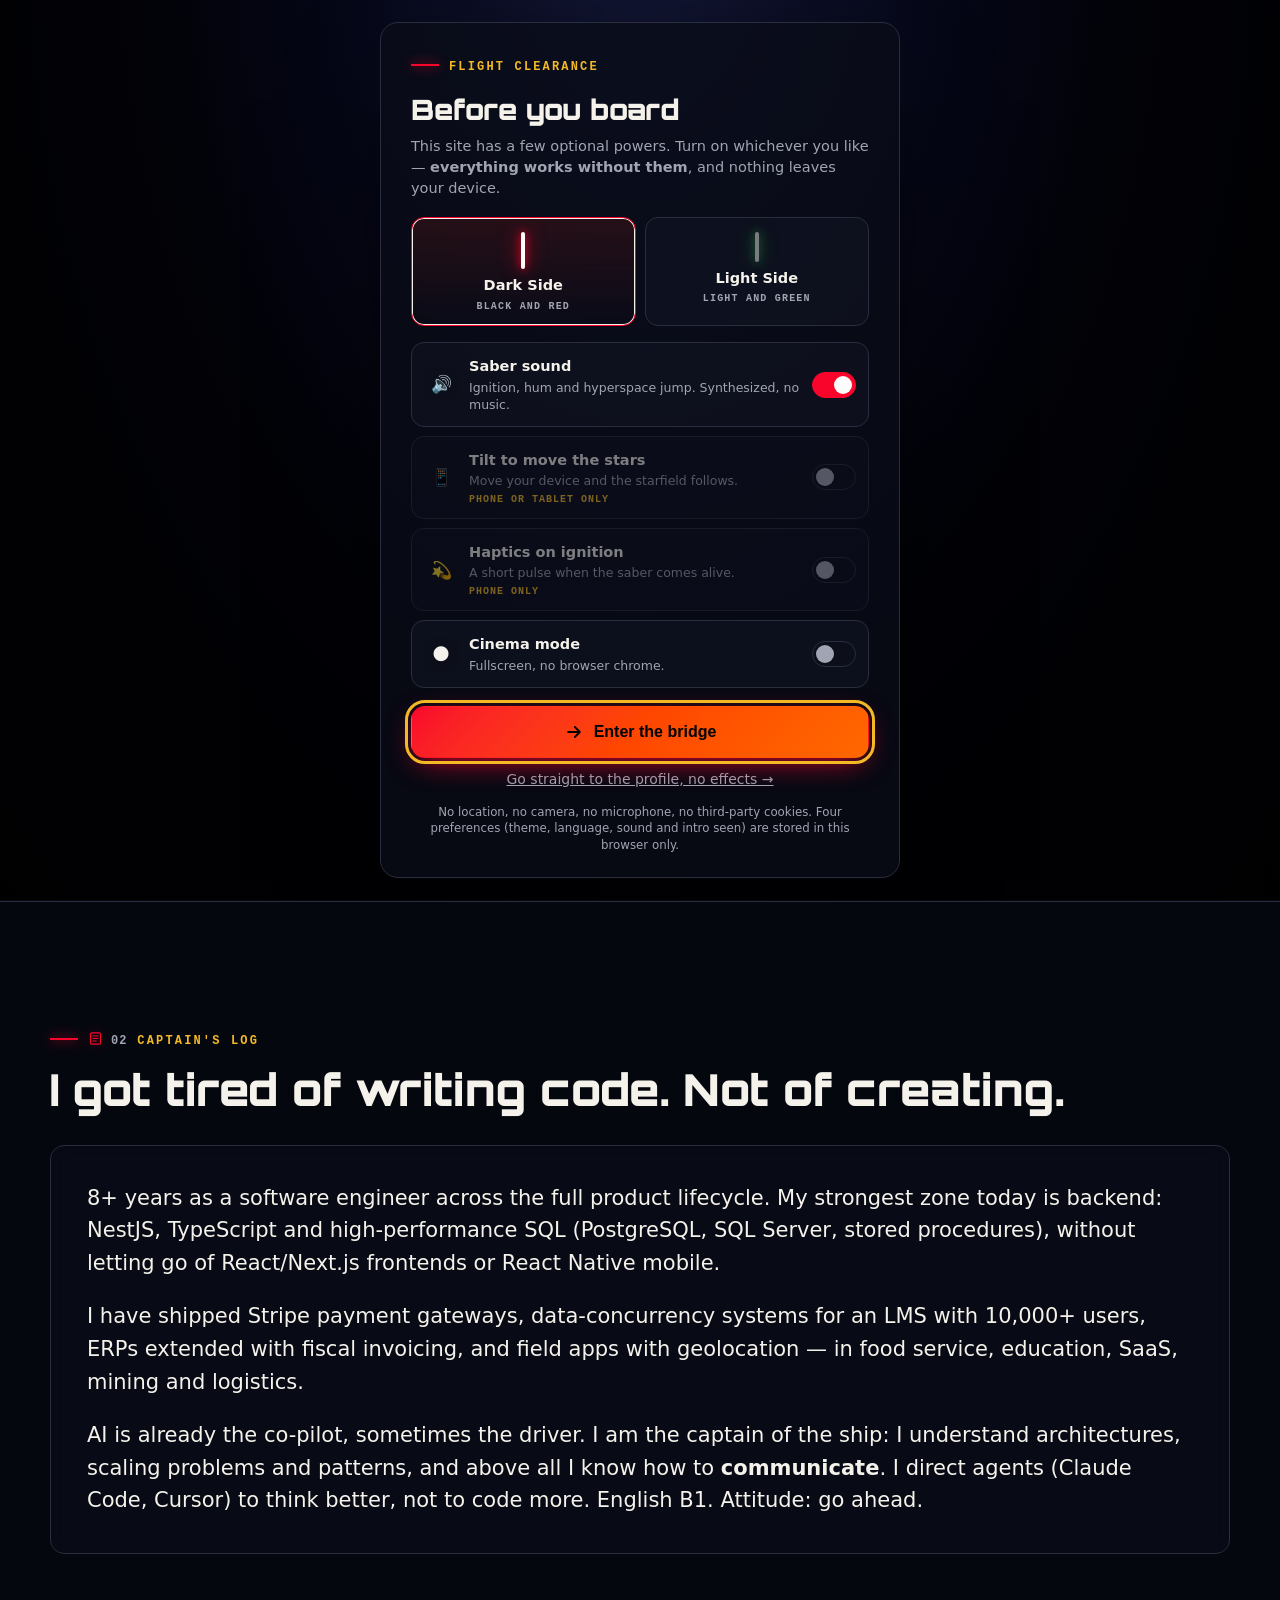
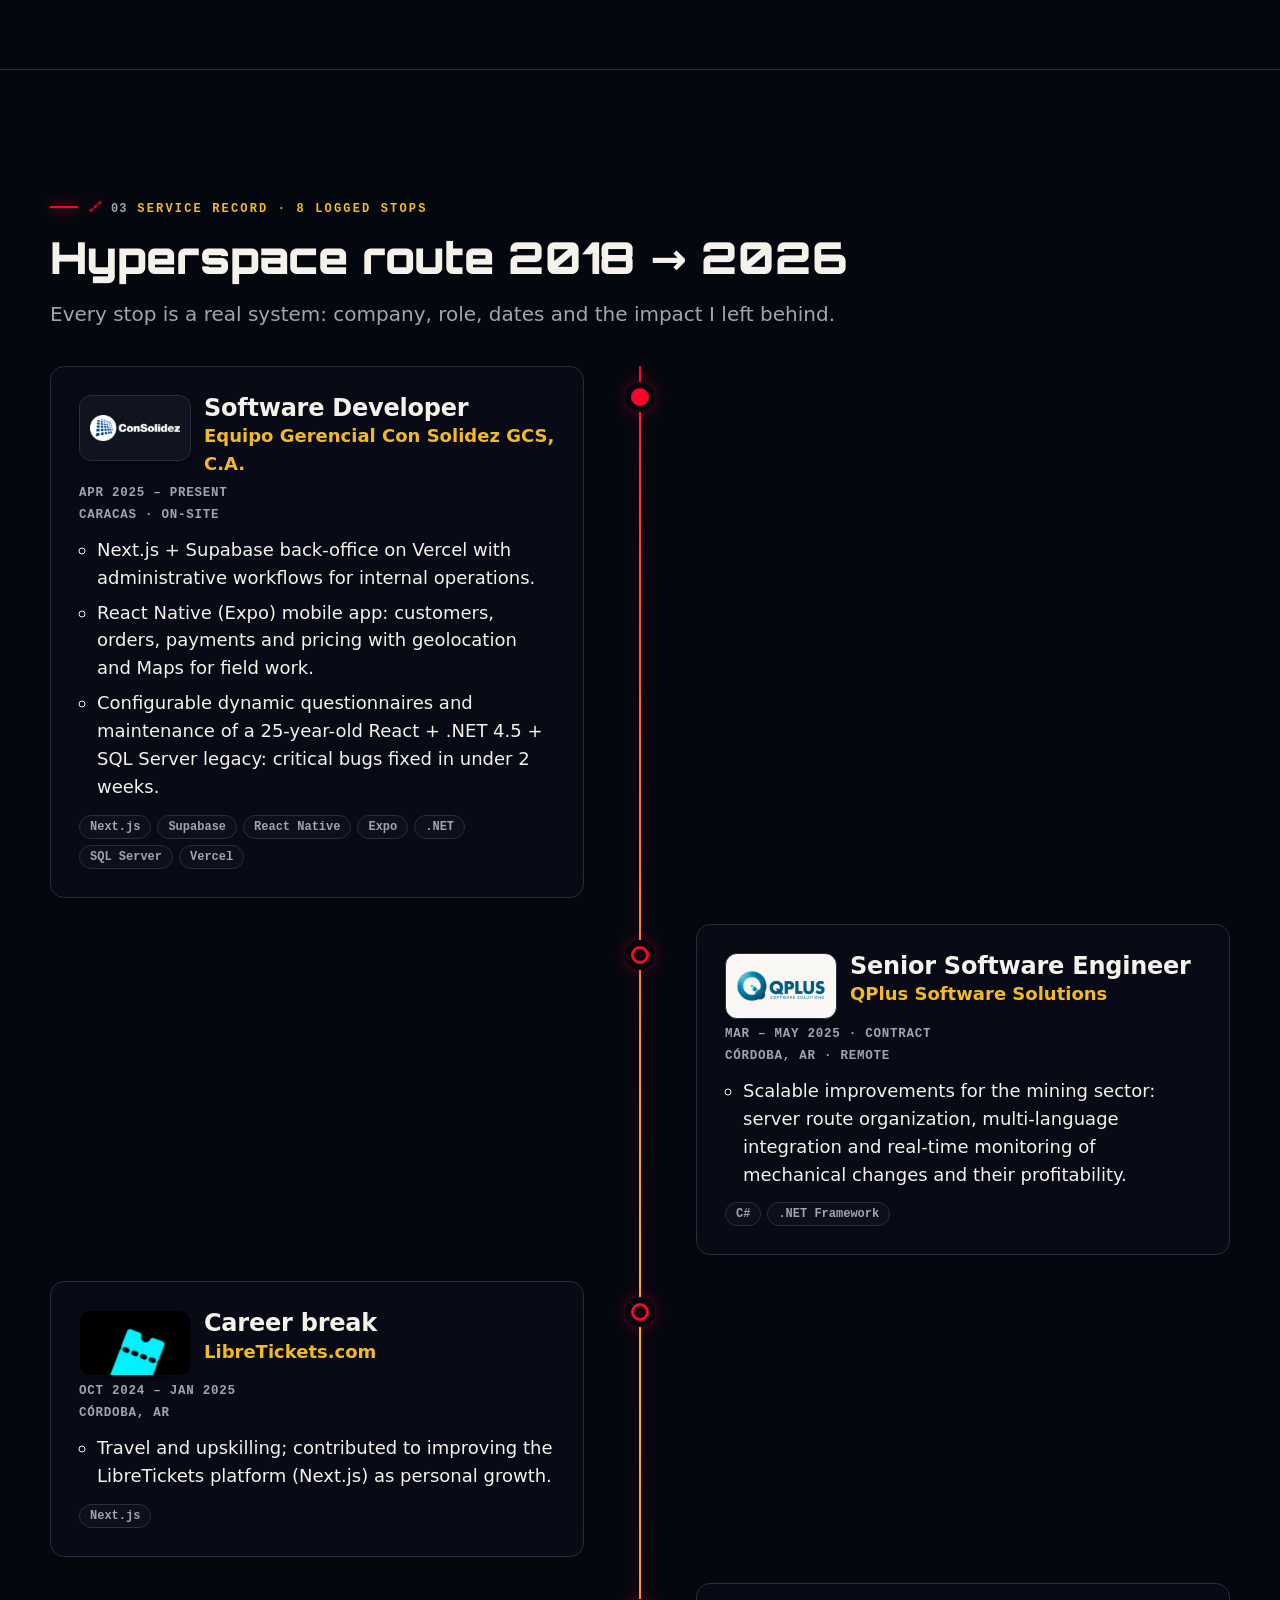
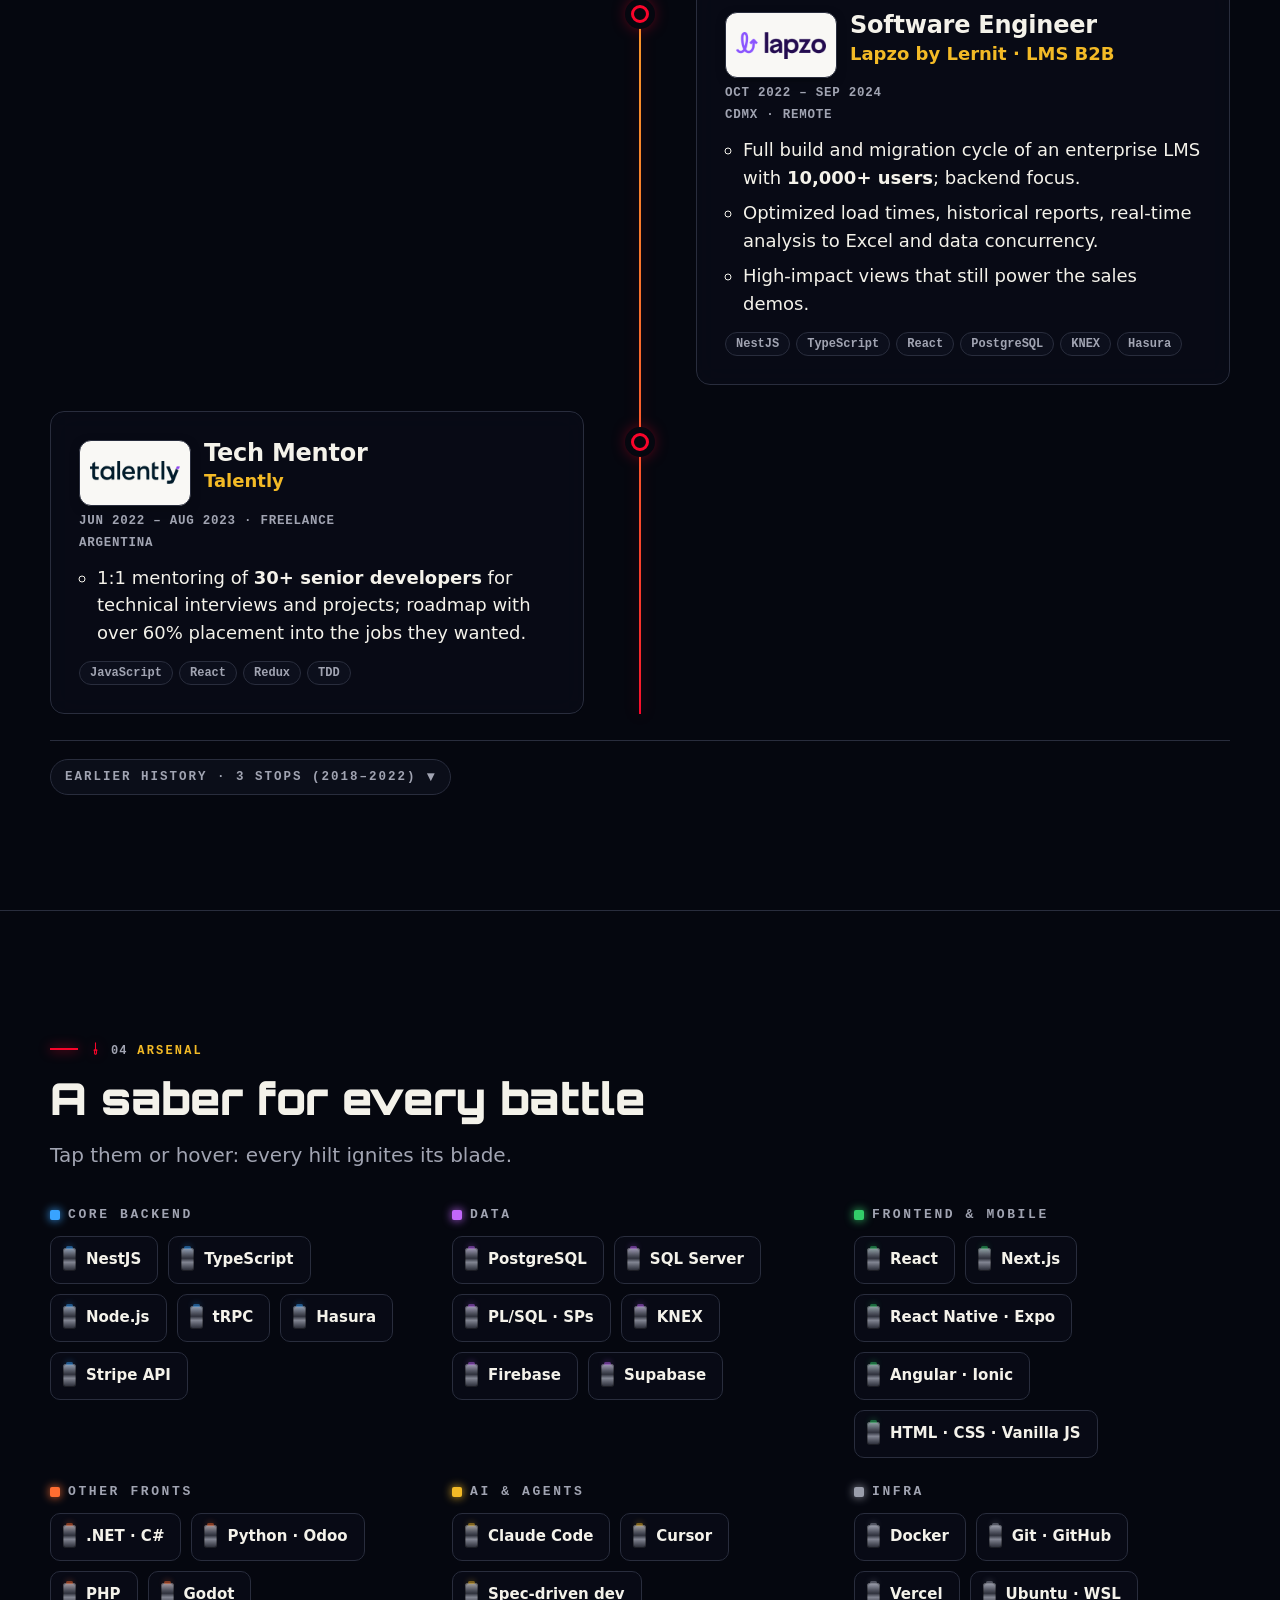
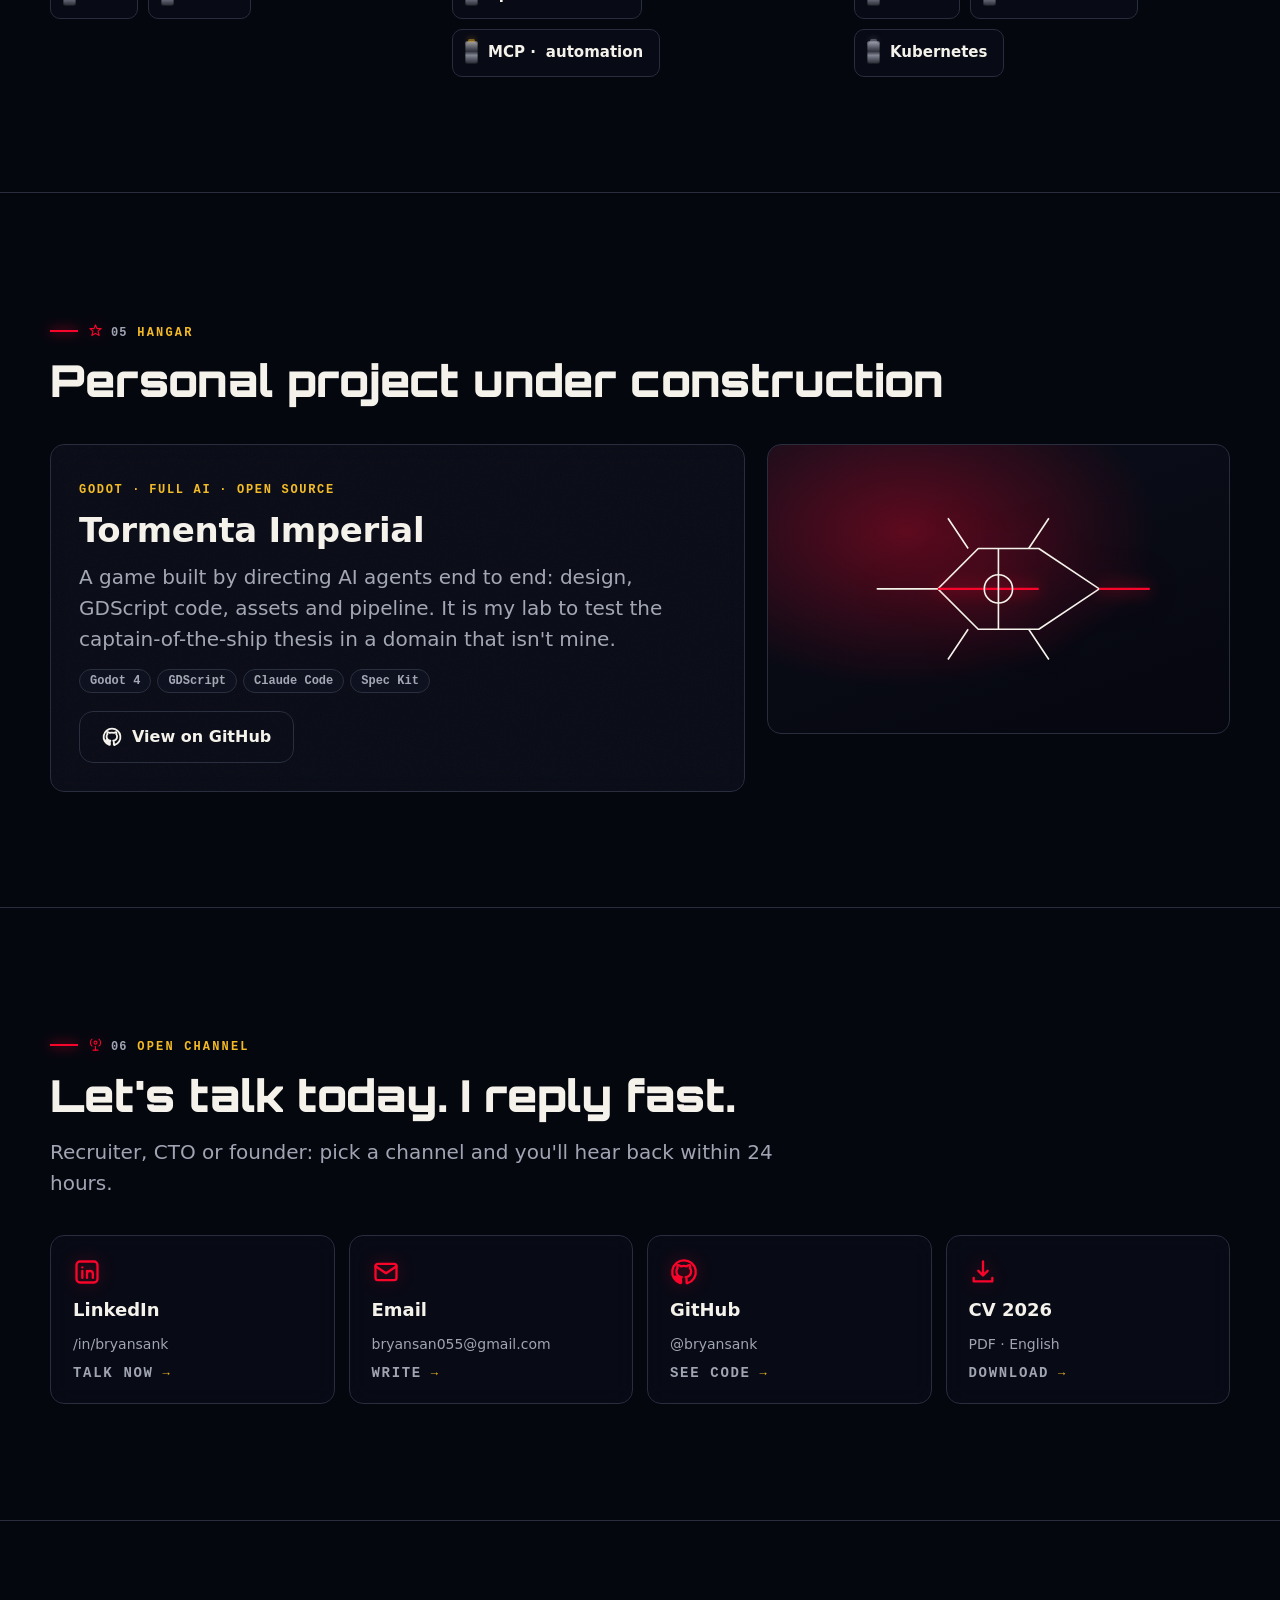
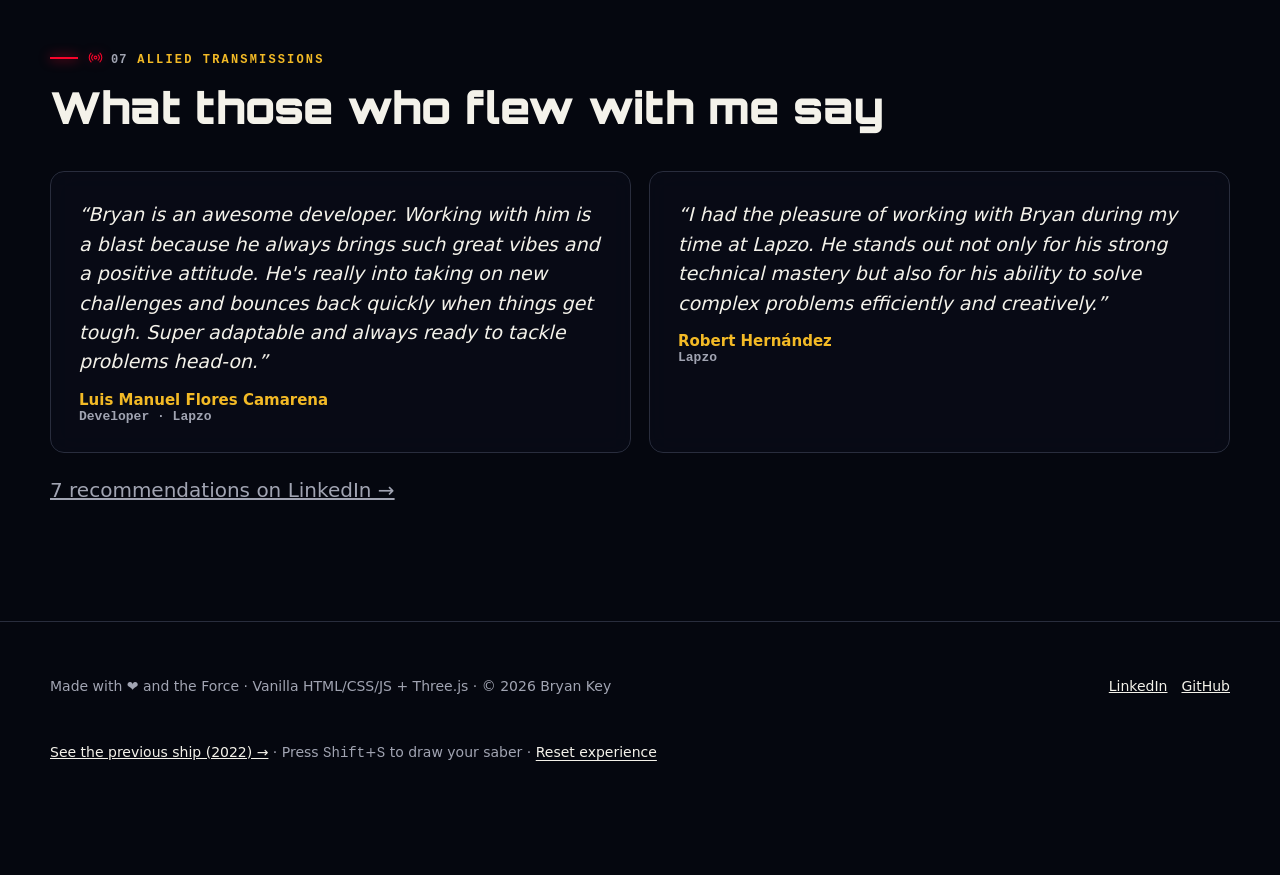
==== commit 152b8c11: "Nave detallada, elección de lado al entrar y modo claro completo Modelo del hangar rehecho: fuselaje" ====
--- a/index.html
+++ b/index.html
@@ -70,6 +70,8 @@
 .kicker{font:600 clamp(10px,2.4vw,12px)/1.4 var(--mono);letter-spacing:.18em;text-transform:uppercase;color:var(--accent);margin-bottom:14px;display:flex;gap:10px;align-items:baseline;flex-wrap:nowrap}
 .kicker::before{content:"";width:clamp(16px,5vw,28px);height:2px;flex:none;background:var(--saber);box-shadow:0 0 12px var(--saber);transform:translateY(-4px)}
 .knum{color:var(--muted);font-weight:700;letter-spacing:.08em;flex:none}
+.kico{flex:none;fill:none;stroke:var(--saber);stroke-width:1.7;stroke-linecap:round;stroke-linejoin:round;transform:translateY(2px);filter:drop-shadow(0 0 6px var(--saber-soft))}
+.kicker .kico+.knum{margin-left:-2px}
 /* Ritmo editorial: cada sección separada por una línea, no por cajas */
 section+section{border-top:1px solid var(--line)}
 /* Historial comprimido */
@@ -156,7 +158,11 @@
   .stop::before{left:auto;right:-9px}
   .stop:nth-child(even)::before{right:auto;left:-9px}
 }
-.card{background:var(--card);border:1px solid var(--line);border-radius:var(--radius);padding:clamp(18px,2.4vw,28px);backdrop-filter:blur(12px);transform-style:preserve-3d;transition:transform .35s cubic-bezier(.2,.8,.2,1),box-shadow .35s,border-color .35s}
+.card{--mx:50%;--my:50%;position:relative;background:var(--card);border:1px solid var(--line);border-radius:var(--radius);padding:clamp(18px,2.4vw,28px);backdrop-filter:blur(12px);transform-style:preserve-3d;transition:transform .35s cubic-bezier(.2,.8,.2,1),box-shadow .35s,border-color .35s}
+/* Foco que sigue al puntero */
+.card::before{content:"";position:absolute;inset:0;border-radius:inherit;pointer-events:none;opacity:0;transition:opacity .35s;background:radial-gradient(340px circle at var(--mx) var(--my),color-mix(in oklch,var(--saber) 26%,transparent),transparent 62%)}
+.card:hover::before,.card:focus-within::before{opacity:1}
+.card>*{position:relative}
 .tilt:hover,.tilt:focus-within{border-color:var(--saber);box-shadow:0 20px 60px -30px var(--saber),0 0 0 1px var(--saber-soft)}
 .card header{display:flex;align-items:flex-start;gap:13px}
 .card .htxt{min-width:0;flex:1}
@@ -166,6 +172,9 @@
 .colog.on-light{background:oklch(98% 0.004 90)}
 .colog.on-dark{background:oklch(19% 0.022 265)}
 :root[data-theme="light"] .colog.on-dark{background:oklch(24% 0.025 265)}
+/* logos que ya traen su propio fondo (iconos de app): llenan la caja */
+.colog.has-bg{background:transparent;border-color:transparent}
+.colog.has-bg img{padding:0;object-fit:cover;border-radius:11px}
 @media (max-width:560px){
   .card header{flex-direction:column;align-items:flex-start;gap:10px}
   .colog{width:96px;height:54px}
@@ -260,7 +269,23 @@
 .gate-card{width:min(520px,100%);max-height:calc(100svh - clamp(16px,4vh,40px));display:flex;flex-direction:column;background:var(--card);border:1px solid var(--line);border-radius:18px;padding:clamp(14px,2.6vh,30px) clamp(16px,4vw,30px);box-shadow:0 40px 120px -40px oklch(0% 0 0 / .9)}
 .gate-card h2{font-size:clamp(18px,3.4vh,28px);margin-top:3px}
 .gate-sub{color:var(--muted);margin:clamp(6px,1.2vh,10px) 0 0;font-size:clamp(12px,1.7vh,14.5px);line-height:1.45}
-.powers{list-style:none;margin:clamp(11px,2vh,20px) 0 0;padding:0;display:grid;gap:clamp(6px,1.1vh,9px);min-height:0;overflow:auto}
+/* Elige tu lado */
+.sides{display:grid;grid-template-columns:1fr 1fr;gap:9px;margin-top:clamp(11px,2vh,18px);flex:none}
+.side{position:relative;display:flex;flex-direction:column;align-items:center;gap:5px;padding:clamp(9px,1.5vh,14px) 8px;border-radius:13px;border:1px solid var(--line);background:var(--glass);color:var(--fg);font:inherit;cursor:pointer;overflow:hidden;transition:border-color .22s,transform .22s,box-shadow .22s}
+.side b{font-size:clamp(12.5px,1.8vh,14.5px);font-weight:800}
+.side em{font:600 10px/1 var(--mono);letter-spacing:.12em;text-transform:uppercase;color:var(--muted);font-style:normal}
+.side .blade-ico{width:4px;height:clamp(20px,3.4vh,30px);border-radius:3px;background:oklch(99% 0 0);transition:box-shadow .22s,opacity .22s;opacity:.45}
+.side.dark .blade-ico{box-shadow:0 0 8px oklch(62% .25 25),0 0 20px oklch(62% .25 25)}
+.side.light .blade-ico{box-shadow:0 0 8px oklch(72% .21 145),0 0 20px oklch(72% .21 145)}
+.side:hover{transform:translateY(-2px)}
+.side.dark:hover,.side.dark[aria-checked="true"]{border-color:oklch(62% .25 25)}
+.side.light:hover,.side.light[aria-checked="true"]{border-color:oklch(72% .21 145)}
+.side[aria-checked="true"] .blade-ico{opacity:1;height:clamp(26px,4.2vh,38px)}
+.side[aria-checked="true"]{box-shadow:inset 0 0 0 1px currentColor}
+.side.dark[aria-checked="true"]{background:linear-gradient(180deg,oklch(30% .09 25 / .4),transparent)}
+.side.light[aria-checked="true"]{background:linear-gradient(180deg,oklch(40% .09 145 / .35),transparent)}
+@media (max-height:600px){.side em{display:none}}
+.powers{list-style:none;margin:clamp(10px,1.8vh,16px) 0 0;padding:0;display:grid;gap:clamp(6px,1.1vh,9px);min-height:0;overflow:auto}
 .power{display:flex;align-items:center;gap:11px;width:100%;text-align:left;background:var(--glass);border:1px solid var(--line);border-radius:13px;padding:clamp(8px,1.4vh,12px) 12px;color:var(--fg);font:inherit;cursor:pointer;transition:border-color .2s}
 .power:hover{border-color:var(--saber)}
 .power .ico{width:34px;height:34px;flex:none;display:grid;place-items:center;border-radius:10px;background:var(--bg-2);font-size:17px}
@@ -354,6 +379,18 @@
     <p class="kicker"><span lang="es" data-t="general.02">Autorizaciones de vuelo</span><span lang="en" data-t="general.02">Flight clearance</span></p>
     <h2 id="gate-t"><span lang="es" data-t="general.03">Antes de subir a bordo</span><span lang="en" data-t="general.03">Before you board</span></h2>
     <p class="gate-sub"><span lang="es" data-t="general.04">Este sitio tiene algunos poderes opcionales. Enciende los que quieras — <b>todo el contenido funciona igual sin ninguno</b>, y nada sale de tu dispositivo.</span><span lang="en" data-t="general.04">This site has a few optional powers. Turn on whichever you like — <b>everything works without them</b>, and nothing leaves your device.</span></p>
+    <div class="sides" role="radiogroup" aria-label="Elige tu lado">
+      <button type="button" class="side dark" data-side="dark" role="radio" aria-checked="true">
+        <span class="blade-ico" aria-hidden="true"></span>
+        <b><span lang="es" data-t="general.32">Lado Oscuro</span><span lang="en" data-t="general.32">Dark Side</span></b>
+        <em><span lang="es" data-t="general.33">Negro y rojo</span><span lang="en" data-t="general.33">Black and red</span></em>
+      </button>
+      <button type="button" class="side light" data-side="light" role="radio" aria-checked="false">
+        <span class="blade-ico" aria-hidden="true"></span>
+        <b><span lang="es" data-t="general.34">Lado de la Luz</span><span lang="en" data-t="general.34">Light Side</span></b>
+        <em><span lang="es" data-t="general.35">Claro y verde</span><span lang="en" data-t="general.35">Light and green</span></em>
+      </button>
+    </div>
     <ul class="powers" id="powers">
       <li><button type="button" class="power" role="switch" aria-checked="true" data-p="sound">
         <span class="ico" aria-hidden="true">🔊</span>
@@ -448,7 +485,7 @@
   <!-- Bitácora -->
   <section id="bitacora" aria-labelledby="h-bitacora">
     <div class="wrap">
-      <p class="kicker"><span class="knum">02</span><span lang="es" data-t="bitacora.01">Registro de bitácora</span><span lang="en" data-t="bitacora.01">Captain's log</span></p>
+      <p class="kicker"><svg class="kico" viewBox="0 0 24 24" aria-hidden="true" width="15" height="15"><rect x="4" y="3" width="16" height="18" rx="2"/><path d="M8 8h8M8 12h8M8 16h5"/></svg><span class="knum">02</span><span lang="es" data-t="bitacora.01">Registro de bitácora</span><span lang="en" data-t="bitacora.01">Captain's log</span></p>
       <h2 id="h-bitacora"><span lang="es" data-t="bitacora.02">Me cansé de hacer código. No de crear.</span><span lang="en" data-t="bitacora.02">I got tired of writing code. Not of creating.</span></h2>
       <div class="crawl-stage"><div class="crawl">
         <div lang="es" data-t="bitacora.03">
@@ -468,7 +505,7 @@
   <!-- Hoja de servicio -->
   <section id="servicio" aria-labelledby="h-servicio">
     <div class="wrap">
-      <p class="kicker"><span class="knum">03</span><span lang="es" data-t="servicio.01">Hoja de servicio · 8 paradas registradas</span><span lang="en" data-t="servicio.01">Service record · 8 logged stops</span></p>
+      <p class="kicker"><svg class="kico" viewBox="0 0 24 24" aria-hidden="true" width="15" height="15"><circle cx="5" cy="18" r="2"/><circle cx="19" cy="6" r="2"/><path d="M7 16.5 17 7.5"/><circle cx="12" cy="12" r="1.3"/></svg><span class="knum">03</span><span lang="es" data-t="servicio.01">Hoja de servicio · 8 paradas registradas</span><span lang="en" data-t="servicio.01">Service record · 8 logged stops</span></p>
       <h2 id="h-servicio"><span lang="es" data-t="servicio.02">Ruta de hiperespacio 2018 → 2026</span><span lang="en" data-t="servicio.02">Hyperspace route 2018 → 2026</span></h2>
       <p class="lede"><span lang="es" data-t="servicio.03">Cada parada, un sistema real: empresa, rol, fechas y el impacto que dejé.</span><span lang="en" data-t="servicio.03">Every stop is a real system: company, role, dates and the impact I left behind.</span></p>
       <ol class="route"><li class="stop now reveal"><article class="card tilt">
@@ -486,14 +523,14 @@
           <div class="chips"><span>C#</span><span>.NET Framework</span></div>
         </article></li>
         <li class="stop reveal"><article class="card tilt">
-          <header><figure class="colog on-light"><img src="./assets/logos/libretickets.png" alt="LibreTickets" width="62" height="62" loading="lazy" decoding="async"></figure><div class="htxt"><h3><span lang="es" data-t="servicio.11">Descanso profesional</span><span lang="en" data-t="servicio.11">Career break</span></h3><span class="co">LibreTickets.com</span></div></header>
+          <header><figure class="colog has-bg"><img src="./assets/logos/libretickets.png" alt="LibreTickets" width="62" height="62" loading="lazy" decoding="async"></figure><div class="htxt"><h3><span lang="es" data-t="servicio.11">Descanso profesional</span><span lang="en" data-t="servicio.11">Career break</span></h3><span class="co">LibreTickets.com</span></div></header>
           <time datetime="2024-10"><span lang="es" data-t="servicio.12">oct 2024 – ene 2025</span><span lang="en" data-t="servicio.12">Oct 2024 – Jan 2025</span></time><span class="loc">Córdoba, AR</span>
           <ul lang="es" data-t="servicio.13"><li>Viaje y upskilling; colaboré en la mejora de la plataforma LibreTickets (Next.js) como crecimiento personal.</li></ul>
           <ul lang="en" data-t="servicio.13"><li>Travel and upskilling; contributed to improving the LibreTickets platform (Next.js) as personal growth.</li></ul>
           <div class="chips"><span>Next.js</span></div>
         </article></li>
         <li class="stop reveal"><article class="card tilt">
-          <header><figure class="colog on-dark"><img src="./assets/logos/lapzo.png" alt="Lapzo" width="62" height="62" loading="lazy" decoding="async"></figure><div class="htxt"><h3>Software Engineer</h3><span class="co">Lapzo by Lernit · LMS B2B</span></div></header>
+          <header><figure class="colog on-light"><img src="./assets/logos/lapzo.png" alt="Lapzo" width="62" height="62" loading="lazy" decoding="async"></figure><div class="htxt"><h3>Software Engineer</h3><span class="co">Lapzo by Lernit · LMS B2B</span></div></header>
           <time datetime="2022-10"><span lang="es" data-t="servicio.14">oct 2022 – sep 2024</span><span lang="en" data-t="servicio.14">Oct 2022 – Sep 2024</span></time><span class="loc">CDMX · <span lang="es" data-t="servicio.15">remoto</span><span lang="en" data-t="servicio.15">remote</span></span>
           <ul lang="es" data-t="servicio.16"><li>Ciclo completo de creación y migración de un LMS empresarial con <b>+10 000 usuarios</b>; enfoque backend.</li><li>Tiempos de carga optimizados, reportes históricos, análisis en tiempo real a Excel y concurrencia de datos.</li><li>Vistas de alto impacto visual que hoy sostienen las demos de ventas.</li></ul>
           <ul lang="en" data-t="servicio.16"><li>Full build and migration cycle of an enterprise LMS with <b>10,000+ users</b>; backend focus.</li><li>Optimized load times, historical reports, real-time analysis to Excel and data concurrency.</li><li>High-impact views that still power the sales demos.</li></ul>
@@ -539,7 +576,7 @@
   <!-- Arsenal -->
   <section id="arsenal" aria-labelledby="h-arsenal">
     <div class="wrap">
-      <p class="kicker"><span class="knum">04</span>Arsenal</p>
+      <p class="kicker"><svg class="kico" viewBox="0 0 24 24" aria-hidden="true" width="15" height="15"><rect x="10.5" y="14" width="3" height="7" rx="1"/><path d="M12 13V3"/><path d="M9.6 14.6h4.8"/></svg><span class="knum">04</span>Arsenal</p>
       <h2 id="h-arsenal"><span lang="es" data-t="arsenal.01">Un sable por cada batalla</span><span lang="en" data-t="arsenal.01">A saber for every battle</span></h2>
       <p class="lede"><span lang="es" data-t="arsenal.02">Tócalos o pásales el cursor: cada empuñadura enciende su hoja.</span><span lang="en" data-t="arsenal.02">Tap them or hover: every hilt ignites its blade.</span></p>
       <div class="arsenal">
@@ -592,7 +629,7 @@
   <!-- Hangar -->
   <section id="hangar" aria-labelledby="h-hangar">
     <div class="wrap">
-      <p class="kicker"><span class="knum">05</span>Hangar</p>
+      <p class="kicker"><svg class="kico" viewBox="0 0 24 24" aria-hidden="true" width="15" height="15"><path d="M12 3 14.4 9H21l-5 4 1.8 7L12 16.6 6.2 20 8 13l-5-4h6.6z"/></svg><span class="knum">05</span>Hangar</p>
       <h2 id="h-hangar"><span lang="es" data-t="hangar.01">Proyecto personal en construcción</span><span lang="en" data-t="hangar.01">Personal project under construction</span></h2>
       <div class="hangar">
         <article class="card tilt grain reveal">
@@ -612,7 +649,7 @@
   <!-- Canal abierto -->
   <section id="canal" aria-labelledby="h-canal">
     <div class="wrap">
-      <p class="kicker"><span class="knum">06</span><span lang="es" data-t="canal.01">Canal abierto</span><span lang="en" data-t="canal.01">Open channel</span></p>
+      <p class="kicker"><svg class="kico" viewBox="0 0 24 24" aria-hidden="true" width="15" height="15"><path d="M12 15v6"/><path d="M8 21h8"/><circle cx="12" cy="9" r="2.4"/><path d="M6.5 14.5a7 7 0 0 1 0-11M17.5 3.5a7 7 0 0 1 0 11"/></svg><span class="knum">06</span><span lang="es" data-t="canal.01">Canal abierto</span><span lang="en" data-t="canal.01">Open channel</span></p>
       <h2 id="h-canal"><span lang="es" data-t="canal.02">Hablemos hoy. Respondo rápido.</span><span lang="en" data-t="canal.02">Let's talk today. I reply fast.</span></h2>
       <p class="lede"><span lang="es" data-t="canal.03">Reclutador, CTO o fundador: elige el canal y en menos de 24 h tienes respuesta.</span><span lang="en" data-t="canal.03">Recruiter, CTO or founder: pick a channel and you'll hear back within 24 hours.</span></p>
       <div class="channels">
@@ -627,7 +664,7 @@
   <!-- Transmisiones -->
   <section id="transmisiones" aria-labelledby="h-trans">
     <div class="wrap">
-      <p class="kicker"><span class="knum">07</span><span lang="es" data-t="transmisiones.01">Transmisiones aliadas</span><span lang="en" data-t="transmisiones.01">Allied transmissions</span></p>
+      <p class="kicker"><svg class="kico" viewBox="0 0 24 24" aria-hidden="true" width="15" height="15"><circle cx="12" cy="12" r="2.2"/><path d="M7.8 16.2a6 6 0 0 1 0-8.4M16.2 7.8a6 6 0 0 1 0 8.4"/><path d="M4.9 19.1a10 10 0 0 1 0-14.2M19.1 4.9a10 10 0 0 1 0 14.2"/></svg><span class="knum">07</span><span lang="es" data-t="transmisiones.01">Transmisiones aliadas</span><span lang="en" data-t="transmisiones.01">Allied transmissions</span></p>
       <h2 id="h-trans"><span lang="es" data-t="transmisiones.02">Lo que dicen quienes volaron conmigo</span><span lang="en" data-t="transmisiones.02">What those who flew with me say</span></h2>
       <div class="holo">
         <blockquote class="card reveal"><p>“Bryan is an awesome developer. Working with him is a blast because he always brings such great vibes and a positive attitude. He's really into taking on new challenges and bounces back quickly when things get tough. Super adaptable and always ready to tackle problems head-on.”</p><footer><b>Luis Manuel Flores Camarena</b><span lang="es" data-t="transmisiones.03">Desarrollador · Lapzo</span><span lang="en" data-t="transmisiones.03">Developer · Lapzo</span></footer></blockquote>
@@ -641,7 +678,7 @@
 <footer class="foot">
   <div class="wrap">
     <p><span lang="es" data-t="transmisiones.06">Hecho con ❤ y la Fuerza · Vanilla HTML/CSS/JS + Three.js · </span><span lang="en" data-t="transmisiones.06">Made with ❤ and the Force · Vanilla HTML/CSS/JS + Three.js · </span>© 2026 Bryan Key</p>
-    <div class="socials"><a href="https://twitter.com/bryansank" target="_blank" rel="noopener">X/Twitter</a><a href="https://www.instagram.com/bryansank/" target="_blank" rel="noopener">Instagram</a><a href="https://github.com/bryansank" target="_blank" rel="noopener">GitHub</a></div>
+    <div class="socials"><a href="https://www.linkedin.com/in/bryansank/" target="_blank" rel="noopener">LinkedIn</a><a href="https://github.com/bryansank" target="_blank" rel="noopener">GitHub</a></div>
     <p><a href="./old_site/"><span lang="es" data-t="transmisiones.07">Ver la nave anterior (2022) →</span><span lang="en" data-t="transmisiones.07">See the previous ship (2022) →</span></a> · <span lang="es" data-t="transmisiones.08">Pulsa <kbd>Shift</kbd>+<kbd>S</kbd> para desenfundar</span><span lang="en" data-t="transmisiones.08">Press <kbd>Shift</kbd>+<kbd>S</kbd> to draw your saber</span> · <button type="button" id="resetBtn" class="linkish"><span lang="es" data-t="footer.01">Reiniciar experiencia</span><span lang="en" data-t="footer.01">Reset experience</span></button></p>
   </div>
 </footer>
@@ -700,7 +737,9 @@
   /* Cambio de sección: puerta neumática */
   whoosh(){const c=this.ctx();if(!c)return;const t=c.currentTime,n=c.createBufferSource(),b=c.createBuffer(1,c.sampleRate*.55,c.sampleRate),d=b.getChannelData(0);
     for(let i=0;i<d.length;i++){const k=i/d.length;d[i]=(Math.random()*2-1)*Math.sin(Math.PI*k)*.8}
-    n.buffer=b;const f=c.createBiquadFilter(),g=c.createGain();f.type='bandpass';f.Q.value=1.1;f.frequency.setValueAtTime(420,t);f.frequency.exponentialRampToValueAtTime(1500,t+.3);f.frequency.exponentialRampToValueAtTime(380,t+.55);g.gain.value=.075;n.connect(f).connect(g).connect(c.destination);n.start(t)}
+    n.buffer=b;const f=c.createBiquadFilter(),g=c.createGain();f.type='bandpass';f.Q.value=1.4;f.frequency.setValueAtTime(320,t);f.frequency.exponentialRampToValueAtTime(980,t+.3);f.frequency.exponentialRampToValueAtTime(300,t+.55);
+    g.gain.setValueAtTime(0,t);g.gain.linearRampToValueAtTime(.022,t+.08);g.gain.exponentialRampToValueAtTime(.0001,t+.5);
+    n.connect(f).connect(g).connect(c.destination);n.start(t)}
 };
 function paintSound(){soundBtn.setAttribute('aria-pressed',String(soundOn));soundBtn.style.color=soundOn?'var(--saber)':''}
 paintSound();
@@ -726,6 +765,12 @@
 
 /* ---------- Reveals fallback + tilt + magnetic ---------- */
 if(!CSS.supports('animation-timeline: view()')||reduced){const io=new IntersectionObserver(es=>es.forEach(e=>{if(e.isIntersecting){e.target.classList.add('in');io.unobserve(e.target)}}),{rootMargin:'0px 0px -12% 0px'});$$('.reveal').forEach(el=>io.observe(el))}
+/* Foco que sigue al puntero en todas las tarjetas (incluye teclado vía focus) */
+$$('.card').forEach(c=>{
+  c.addEventListener('pointermove',e=>{const r=c.getBoundingClientRect();
+    c.style.setProperty('--mx',(e.clientX-r.left)+'px');c.style.setProperty('--my',(e.clientY-r.top)+'px')},{passive:true});
+  c.addEventListener('focusin',()=>{c.style.setProperty('--mx','50%');c.style.setProperty('--my','30%')});
+});
 if(!reduced&&matchMedia('(pointer:fine)').matches){
   $$('.tilt').forEach(c=>{c.addEventListener('pointermove',e=>{const r=c.getBoundingClientRect(),x=(e.clientX-r.left)/r.width-.5,y=(e.clientY-r.top)/r.height-.5;c.style.transform=`perspective(900px) rotateX(${-y*7}deg) rotateY(${x*9}deg) translateZ(6px)`});c.addEventListener('pointerleave',()=>c.style.transform='')});
   $$('.magnetic').forEach(b=>{b.addEventListener('pointermove',e=>{const r=b.getBoundingClientRect();b.style.transform=`translate(${(e.clientX-r.left-r.width/2)*.18}px,${(e.clientY-r.top-r.height/2)*.28}px)`});b.addEventListener('pointerleave',()=>b.style.transform='')});
@@ -850,6 +895,17 @@
       if(on&&p==='tilt')enableTilt().then(ok=>{if(!ok){btn.setAttribute('aria-checked','false');prefs.tilt=false}});
     });
   });
+  /* Elige tu lado: fija el tema antes de entrar */
+  const sideBtns=$$('.side',gate);
+  const paintSides=()=>{const cur=html.dataset.theme==='light'?'light':'dark';
+    sideBtns.forEach(b=>b.setAttribute('aria-checked',String(b.dataset.side===cur)))};
+  paintSides();
+  sideBtns.forEach(b=>b.addEventListener('click',()=>{
+    html.dataset.theme=b.dataset.side;store.set('bk-theme',b.dataset.side);
+    paintTheme();paintSides();sfx.ignite();
+    if(prefs.haptics&&navigator.vibrate)navigator.vibrate(12);
+  }));
+
   const go=()=>{
     soundOn=prefs.sound;store.set('bk-sound',soundOn?'1':'0');paintSound();
     if(prefs.cinema&&canFS)document.documentElement.requestFullscreen().catch(()=>{});
@@ -1012,7 +1068,7 @@
     for(let k=0;k<5;k++){const l=lamp(k%2?0xff5533:0xffbb44,.5);l.userData={k};g.add(l)}
     g.userData={side:s};consoles.add(g);
   }
-  scene.add(new THREE.AmbientLight(0x1a2436,.55));
+  const amb=new THREE.AmbientLight(0x1a2436,.55);scene.add(amb);
   const winLight=new THREE.DirectionalLight(0x6f8fc4,.55);winLight.position.set(0,.2,1);scene.add(winLight);
 
   function layoutBridge(){
@@ -1071,8 +1127,17 @@
     far.mat.blending=near.mat.blending=l?THREE.NormalBlending:THREE.AdditiveBlending;
     smat.color=toThreeColor(THREE,cssColor('--saber'));
     neb.forEach(m=>m.material.opacity=l?.22:.9);
-    bridge.visible=!l;
-    steel.color=toThreeColor(THREE,l?'#b9bec9':'#262a33');
+    /* El puente también existe en el Lado de la Luz: casco claro en vez de silueta negra */
+    bridge.visible=true;
+    steel.color=toThreeColor(THREE,l?'#c9d1dd':'#0c0f16');
+    steelDark.color=toThreeColor(THREE,l?'#aab3c2':'#06080d');
+    steel.roughness=l?.75:.9;steelDark.roughness=l?.8:.95;
+    /* en el Lado de la Luz la nave se insinúa, no se impone */
+    steel.transparent=steelDark.transparent=l;
+    steel.opacity=steelDark.opacity=l?.58:1;
+    amb.color=toThreeColor(THREE,l?'#c8d6ee':'#1a2436');amb.intensity=l?1.15:.55;
+    winLight.intensity=l?1.5:.55;
+    lamps.forEach(L=>L.m.material.opacity=L.base*(l?.55:1));
     far.mat.needsUpdate=near.mat.needsUpdate=true;
   }
   paint();
@@ -1351,35 +1416,93 @@
   const scene=new THREE.Scene(),cam=new THREE.PerspectiveCamera(38,1,.1,300);cam.position.set(0,2.1,13);
   const col=()=>toThreeColor(THREE,cssColor('--saber'));
   const ship=new THREE.Group();scene.add(ship);
-  const body=new THREE.MeshStandardMaterial({color:0xb9bdc9,metalness:.85,roughness:.35});
-  const dark=new THREE.MeshStandardMaterial({color:0x3a3f4d,metalness:.7,roughness:.5});
-  const hull=new THREE.Mesh(new THREE.CylinderGeometry(.62,.42,5.6,10),body);hull.rotation.x=Math.PI/2;ship.add(hull);
-  const nose=new THREE.Mesh(new THREE.ConeGeometry(.62,2.1,10),body);nose.rotation.x=Math.PI/2;nose.position.z=3.8;ship.add(nose);
-  const cockpit=new THREE.Mesh(new THREE.SphereGeometry(.52,14,10,0,Math.PI*2,0,Math.PI/2),dark);cockpit.position.set(0,.42,.6);ship.add(cockpit);
-  const eng=[];
+  /* Materiales: casco claro panelado, detalles oscuros, franjas de acento */
+  const body=new THREE.MeshStandardMaterial({color:0xd7dae2,metalness:.55,roughness:.42});
+  const body2=new THREE.MeshStandardMaterial({color:0xa9aebb,metalness:.6,roughness:.5});
+  const dark=new THREE.MeshStandardMaterial({color:0x272b35,metalness:.75,roughness:.42});
+  const stripe=new THREE.MeshStandardMaterial({color:0xc0392b,metalness:.3,roughness:.55,emissive:0x3a0f0a,emissiveIntensity:.5});
+  const glassM=new THREE.MeshPhysicalMaterial({color:0x2a3a52,metalness:.2,roughness:.08,transmission:.65,thickness:.6,transparent:true,opacity:.85,clearcoat:1});
+  const eng=[],lamps=[];
+
+  /* Fuselaje: nariz larga + cuerpo + sección de cola */
+  const nose=new THREE.Mesh(new THREE.CylinderGeometry(.16,.56,3.2,16),body);
+  nose.rotation.x=Math.PI/2;nose.position.z=3.3;ship.add(nose);
+  const noseTip=new THREE.Mesh(new THREE.SphereGeometry(.16,12,10),dark);noseTip.position.z=4.9;ship.add(noseTip);
+  const hull=new THREE.Mesh(new THREE.CylinderGeometry(.56,.62,4.2,16),body);
+  hull.rotation.x=Math.PI/2;hull.position.z=-.4;ship.add(hull);
+  const spine=new THREE.Mesh(new THREE.BoxGeometry(.34,.3,4.6),body2);spine.position.set(0,.5,-.6);ship.add(spine);
+  const tail=new THREE.Mesh(new THREE.CylinderGeometry(.62,.5,1.1,16),body2);
+  tail.rotation.x=Math.PI/2;tail.position.z=-3;ship.add(tail);
+  /* franjas de acento en la nariz */
+  [-1,1].forEach(s=>{
+    const st=new THREE.Mesh(new THREE.BoxGeometry(.07,.42,1.5),stripe);
+    st.position.set(s*.36,.12,3.2);st.rotation.z=s*.1;ship.add(st);
+  });
+
+  /* Cabina: marco + cristal + luz interior */
+  const canopyFrame=new THREE.Mesh(new THREE.SphereGeometry(.58,18,12,0,Math.PI*2,0,Math.PI/2.05),dark);
+  canopyFrame.position.set(0,.38,.75);canopyFrame.scale.set(.82,.86,1.5);ship.add(canopyFrame);
+  const canopy=new THREE.Mesh(new THREE.SphereGeometry(.54,18,12,0,Math.PI*2,0,Math.PI/2.2),glassM);
+  canopy.position.set(0,.4,.75);canopy.scale.set(.78,.82,1.42);ship.add(canopy);
+  const cockpitGlow=new THREE.Mesh(new THREE.SphereGeometry(.3,10,8),new THREE.MeshBasicMaterial({color:0x7fd4ff,transparent:true,opacity:.5,blending:THREE.AdditiveBlending,depthWrite:false}));
+  cockpitGlow.position.set(0,.36,.8);ship.add(cockpitGlow);lamps.push({m:cockpitGlow,base:.5,sp:1.3});
+
+  /* Cuatro alas en X con su góndola, motor y cañón */
   [[-1,1],[1,1],[-1,-1],[1,-1]].forEach(([sx,sy])=>{
-    const w=new THREE.Mesh(new THREE.BoxGeometry(3.4,.12,1.5),body);
-    w.position.set(sx*2,sy*.62,-.7);w.rotation.z=sy*.16*sx;ship.add(w);
-    const n=new THREE.Mesh(new THREE.CylinderGeometry(.3,.3,1.5,10),dark);
-    n.rotation.x=Math.PI/2;n.position.set(sx*3.3,sy*.62,-1.1);ship.add(n);
-    const e=new THREE.Mesh(new THREE.CircleGeometry(.26,12),new THREE.MeshBasicMaterial({color:col(),transparent:true,opacity:.95,blending:THREE.AdditiveBlending}));
-    e.position.set(sx*3.3,sy*.62,-1.9);e.rotation.y=Math.PI;ship.add(e);eng.push(e);
-    const trail=new THREE.Mesh(new THREE.CylinderGeometry(.2,.02,2.6,10,1,true),new THREE.MeshBasicMaterial({color:col(),transparent:true,opacity:.28,blending:THREE.AdditiveBlending,depthWrite:false,side:THREE.DoubleSide}));
-    trail.rotation.x=Math.PI/2;trail.position.set(sx*3.3,sy*.62,-3.2);ship.add(trail);eng.push(trail);
+    const arm=new THREE.Group();
+    /* ala con perfil (más fina en la punta) */
+    const wing=new THREE.Mesh(new THREE.BoxGeometry(3.5,.14,1.45),body);
+    wing.position.set(sx*2.15,0,-.6);ship.add(wing);
+    const wingEdge=new THREE.Mesh(new THREE.BoxGeometry(3.5,.06,.3),dark);
+    wingEdge.position.set(sx*2.15,.02,-1.34);ship.add(wingEdge);
+    const wingStripe=new THREE.Mesh(new THREE.BoxGeometry(.5,.16,1.3),stripe);
+    wingStripe.position.set(sx*1.35,.01,-.6);ship.add(wingStripe);
+    /* góndola del motor */
+    const nac=new THREE.Mesh(new THREE.CylinderGeometry(.34,.31,2.1,14),body2);
+    nac.rotation.x=Math.PI/2;nac.position.set(sx*3.5,0,-1);ship.add(nac);
+    const nacRing=new THREE.Mesh(new THREE.TorusGeometry(.35,.05,8,18),dark);
+    nacRing.position.set(sx*3.5,0,-.1);ship.add(nacRing);
+    /* tobera + resplandor */
+    const bell=new THREE.Mesh(new THREE.CylinderGeometry(.3,.24,.34,14),dark);
+    bell.rotation.x=Math.PI/2;bell.position.set(sx*3.5,0,-2.15);ship.add(bell);
+    const e=new THREE.Mesh(new THREE.CircleGeometry(.25,16),new THREE.MeshBasicMaterial({color:col(),transparent:true,opacity:.95,blending:THREE.AdditiveBlending,depthWrite:false,toneMapped:false}));
+    e.position.set(sx*3.5,0,-2.33);e.rotation.y=Math.PI;ship.add(e);eng.push({m:e,base:.95});
+    const trail=new THREE.Mesh(new THREE.CylinderGeometry(.22,.02,3,12,1,true),new THREE.MeshBasicMaterial({color:col(),transparent:true,opacity:.22,blending:THREE.AdditiveBlending,depthWrite:false,side:THREE.DoubleSide,toneMapped:false}));
+    trail.rotation.x=Math.PI/2;trail.position.set(sx*3.5,0,-3.8);ship.add(trail);eng.push({m:trail,base:.22});
+    /* cañón láser en la punta del ala */
+    const gun=new THREE.Mesh(new THREE.CylinderGeometry(.07,.07,3.4,10),dark);
+    gun.rotation.x=Math.PI/2;gun.position.set(sx*3.9,0,.9);ship.add(gun);
+    const gunTip=new THREE.Mesh(new THREE.CylinderGeometry(.1,.07,.4,10),body2);
+    gunTip.rotation.x=Math.PI/2;gunTip.position.set(sx*3.9,0,2.75);ship.add(gunTip);
+    /* la separación en X se aplica al conjunto del brazo */
+    [wing,wingEdge,wingStripe,nac,nacRing,bell,e,trail,gun,gunTip].forEach(o=>{
+      o.position.y+=sy*.5;o.rotation.z+=sy*sx*.13;
+    });
   });
-  scene.add(new THREE.AmbientLight(0x8899bb,.75));
-  const k=new THREE.DirectionalLight(0xffffff,1.5);k.position.set(3,5,4);scene.add(k);
-  const rimL=new THREE.PointLight(col(),22,26,2);rimL.position.set(-4,-1,-5);scene.add(rimL);
+
+  /* Iluminación: clave + contra + relleno */
+  scene.add(new THREE.AmbientLight(0x6b7fa8,.55));
+  const k=new THREE.DirectionalLight(0xffffff,2.1);k.position.set(4,6,5);scene.add(k);
+  const fill=new THREE.DirectionalLight(0x88a8ff,.7);fill.position.set(-5,-2,3);scene.add(fill);
+  const rimL=new THREE.PointLight(col(),30,30,2);rimL.position.set(-4,1,-6);scene.add(rimL);
+  const engineL=new THREE.PointLight(col(),18,14,2);engineL.position.set(0,0,-3.6);scene.add(engineL);
   function size(){const r=host.getBoundingClientRect();if(!r.width)return;renderer.setSize(r.width,r.height,false);cam.aspect=r.width/r.height;cam.updateProjectionMatrix()}
   size();addEventListener('resize',size);
   let on=false,last=performance.now();
   new IntersectionObserver(([e])=>on=e.isIntersecting,{rootMargin:'150px'}).observe(host);
   (function loop(now){requestAnimationFrame(loop);if(!on||document.hidden)return;
     const dt=Math.min(.05,(now-last)/1000);last=now;
-    ship.rotation.y+=dt*.34;ship.rotation.z=Math.sin(now/1400)*.09;ship.position.y=Math.sin(now/1100)*.22;
-    const p=.75+Math.sin(now/120)*.25;eng.forEach((e,i)=>e.material.opacity=(i%2?.28:.95)*p);
+    /* vuelo: giro lento, alabeo y cabeceo suaves */
+    ship.rotation.y+=dt*.3;
+    ship.rotation.z=Math.sin(now/1500)*.11;
+    ship.rotation.x=Math.sin(now/2100)*.06;
+    ship.position.y=Math.sin(now/1200)*.24;
+    const pulse=.8+Math.sin(now/110)*.2;
+    eng.forEach(e=>e.m.material.opacity=e.base*pulse);
+    engineL.intensity=15+Math.sin(now/110)*5;
+    lamps.forEach(l=>l.m.material.opacity=l.base*(.6+.4*Math.sin(now/1000*l.sp)));
     renderer.render(scene,cam);})(performance.now());
-  return{recolor(){const c=col();eng.forEach(e=>e.material.color=c);rimL.color=c}};
+  return{recolor(){const c=col();eng.forEach(e=>e.m.material.color=c);rimL.color=c;engineL.color=c}};
 }
 </script>
 </body>
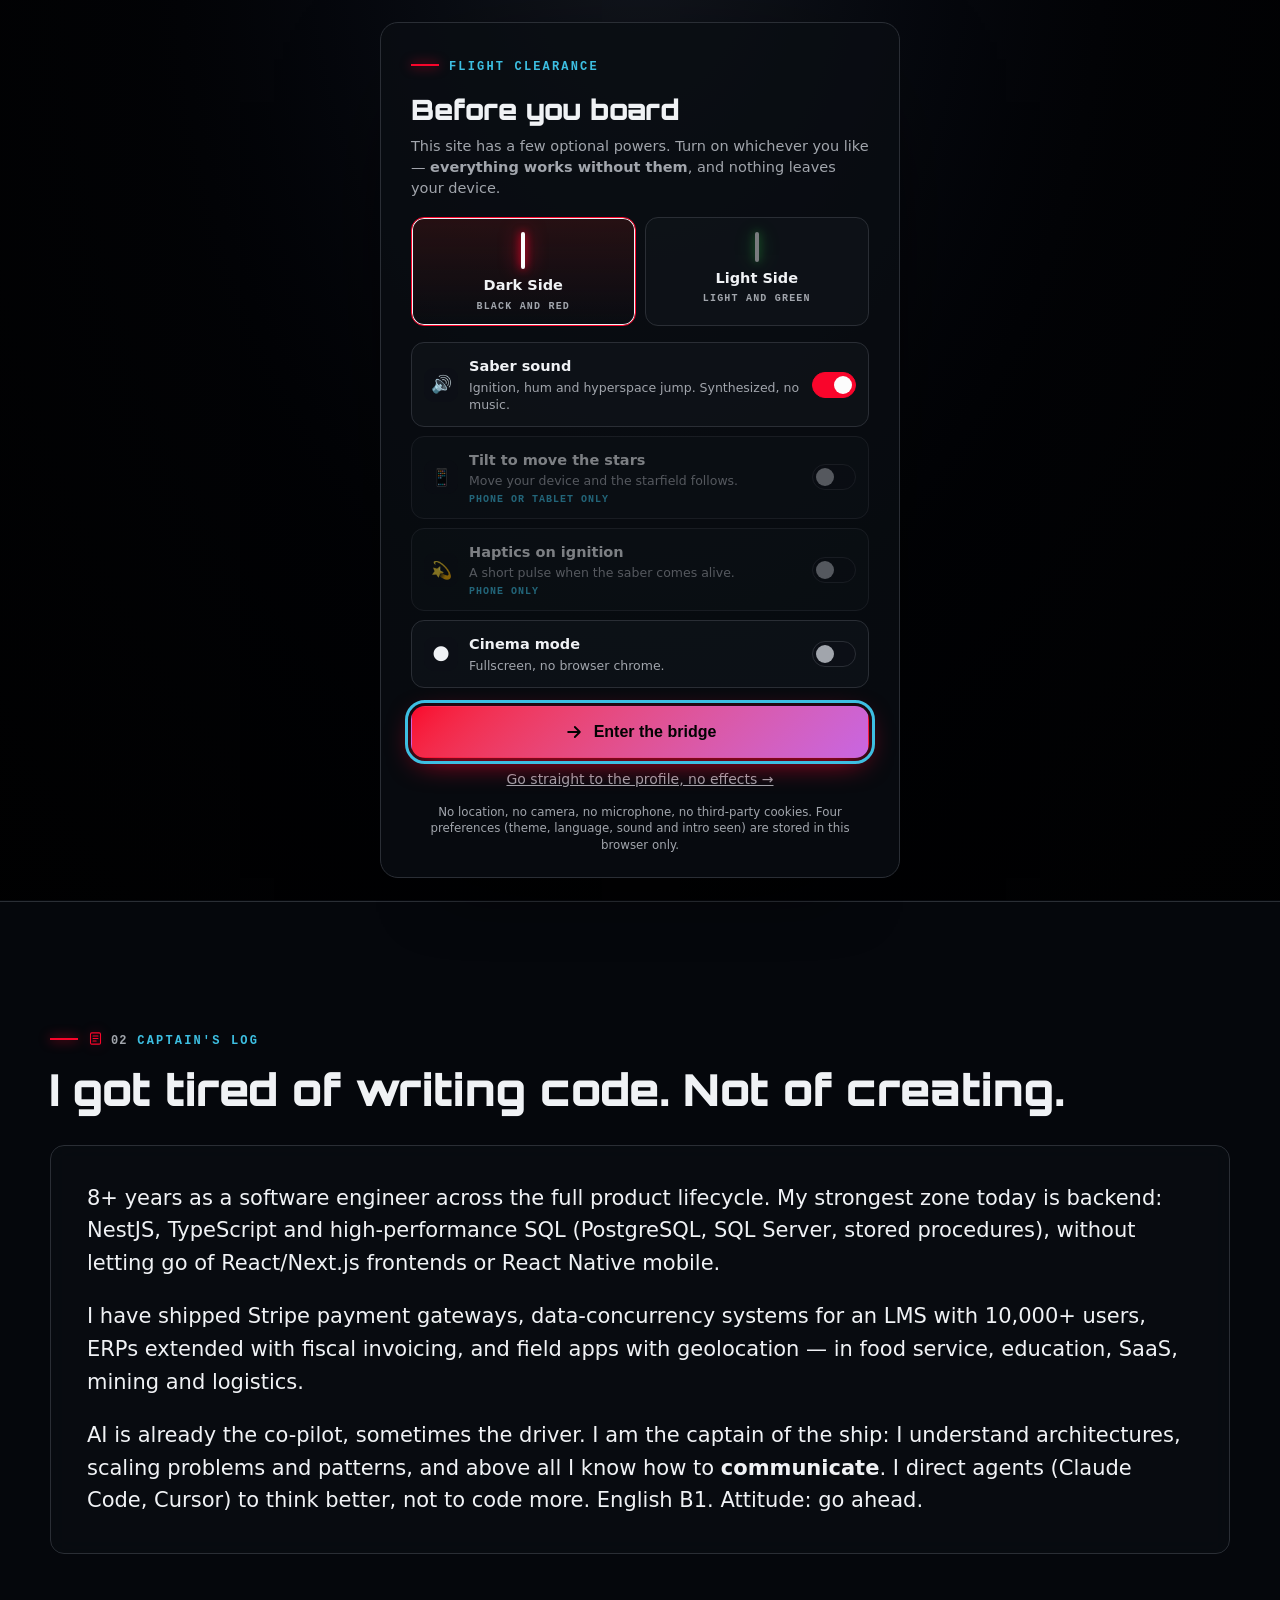
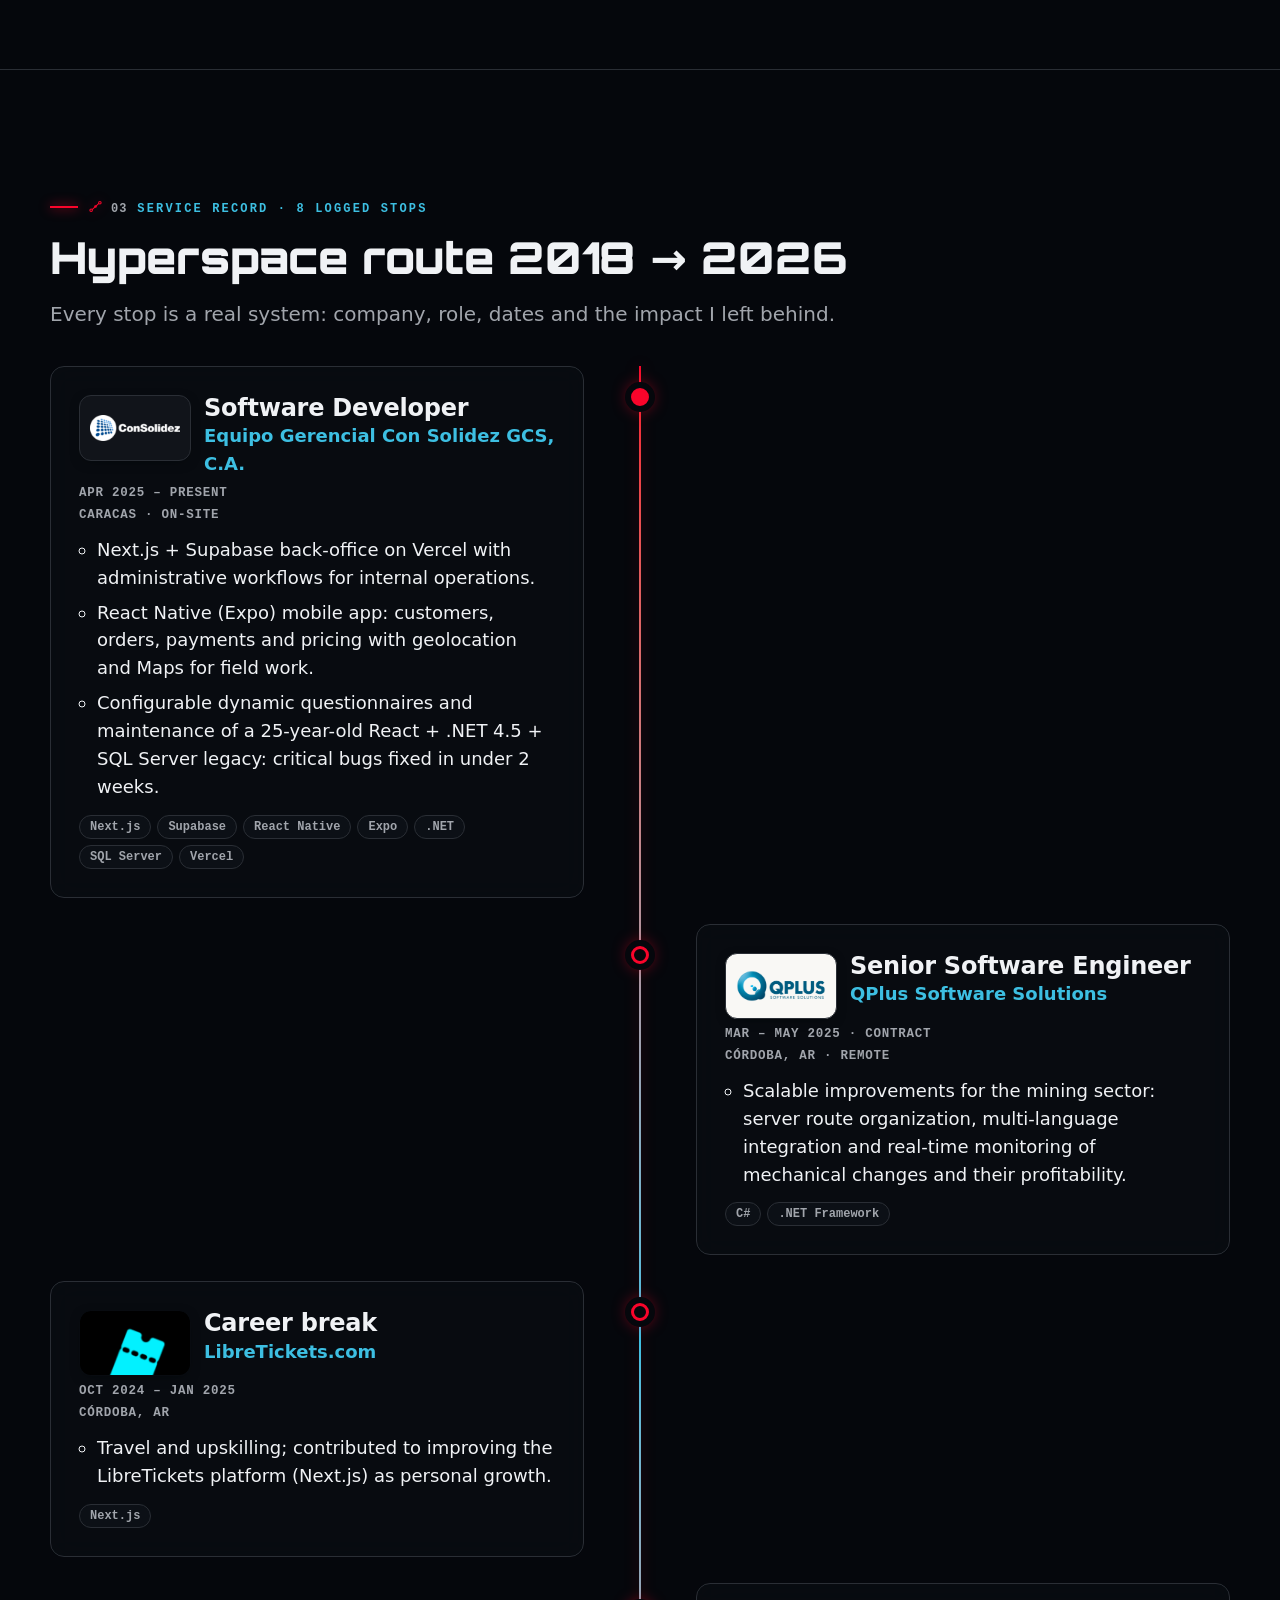
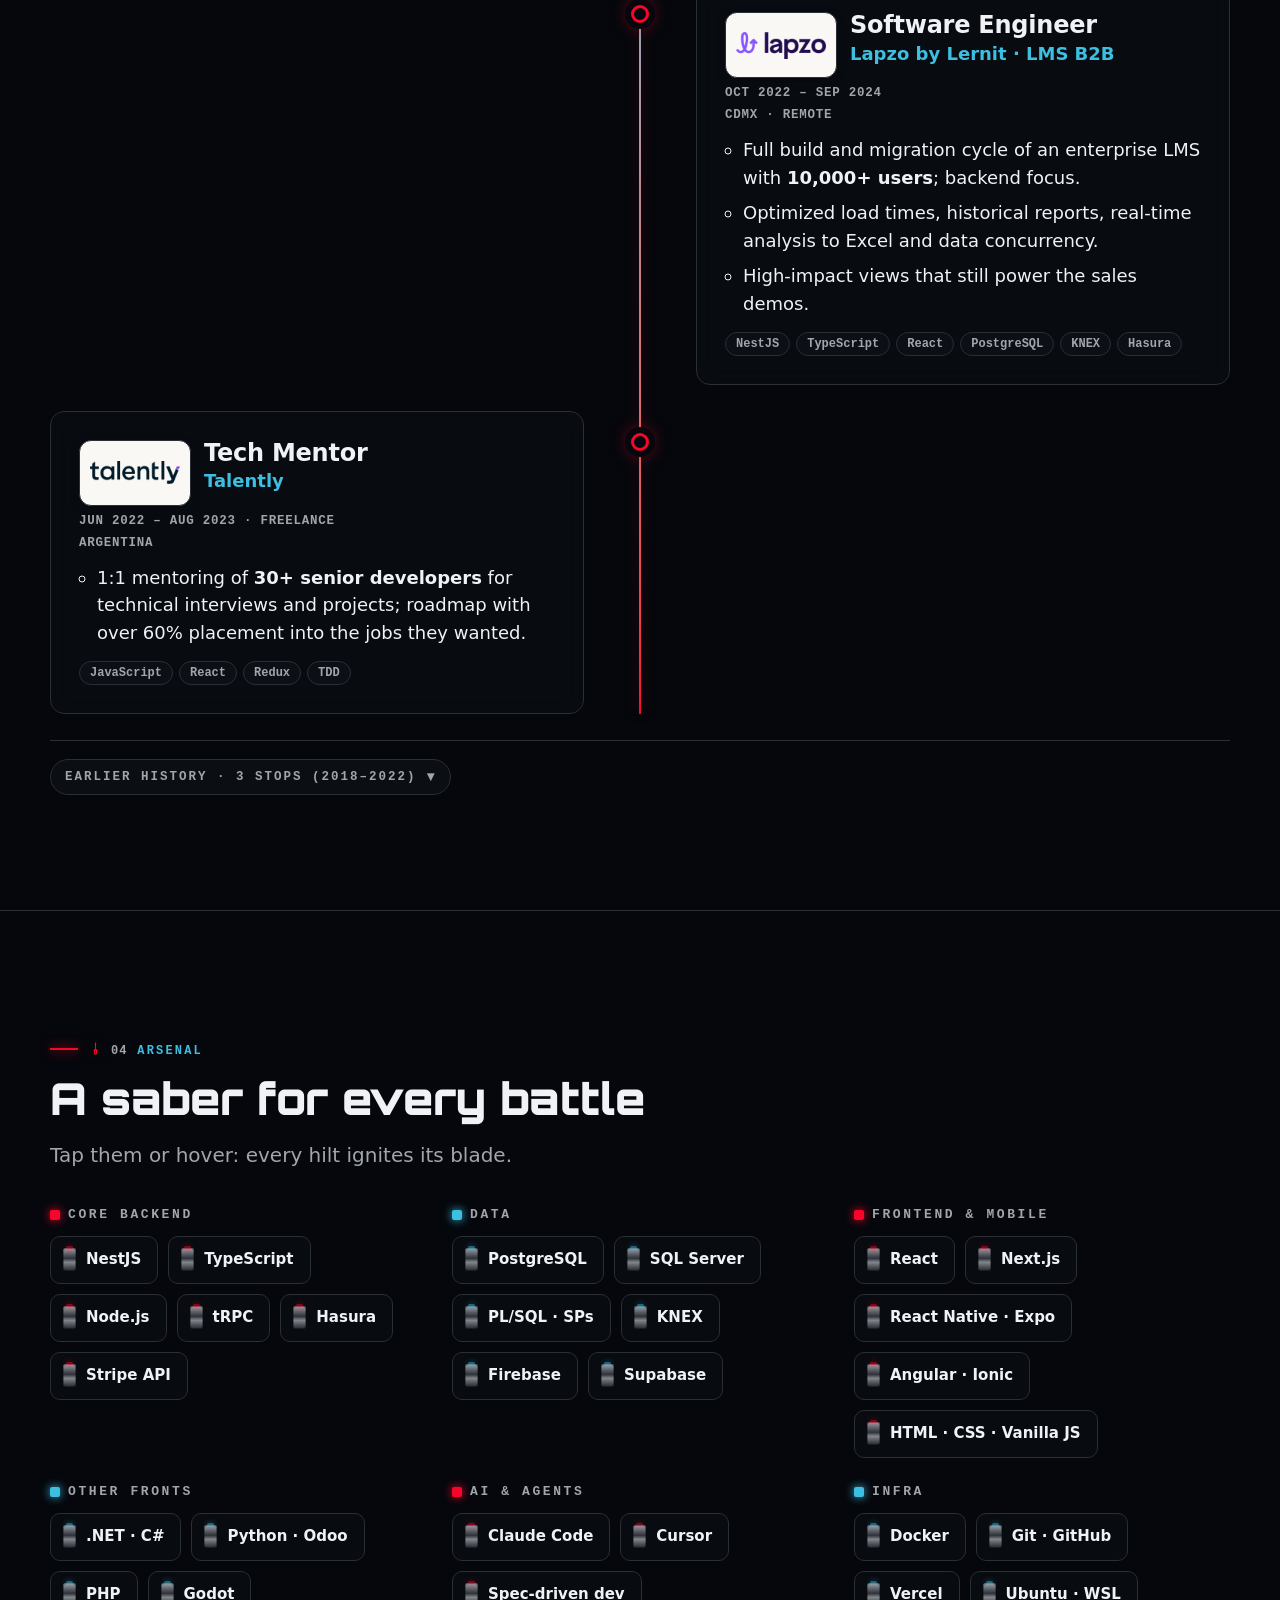
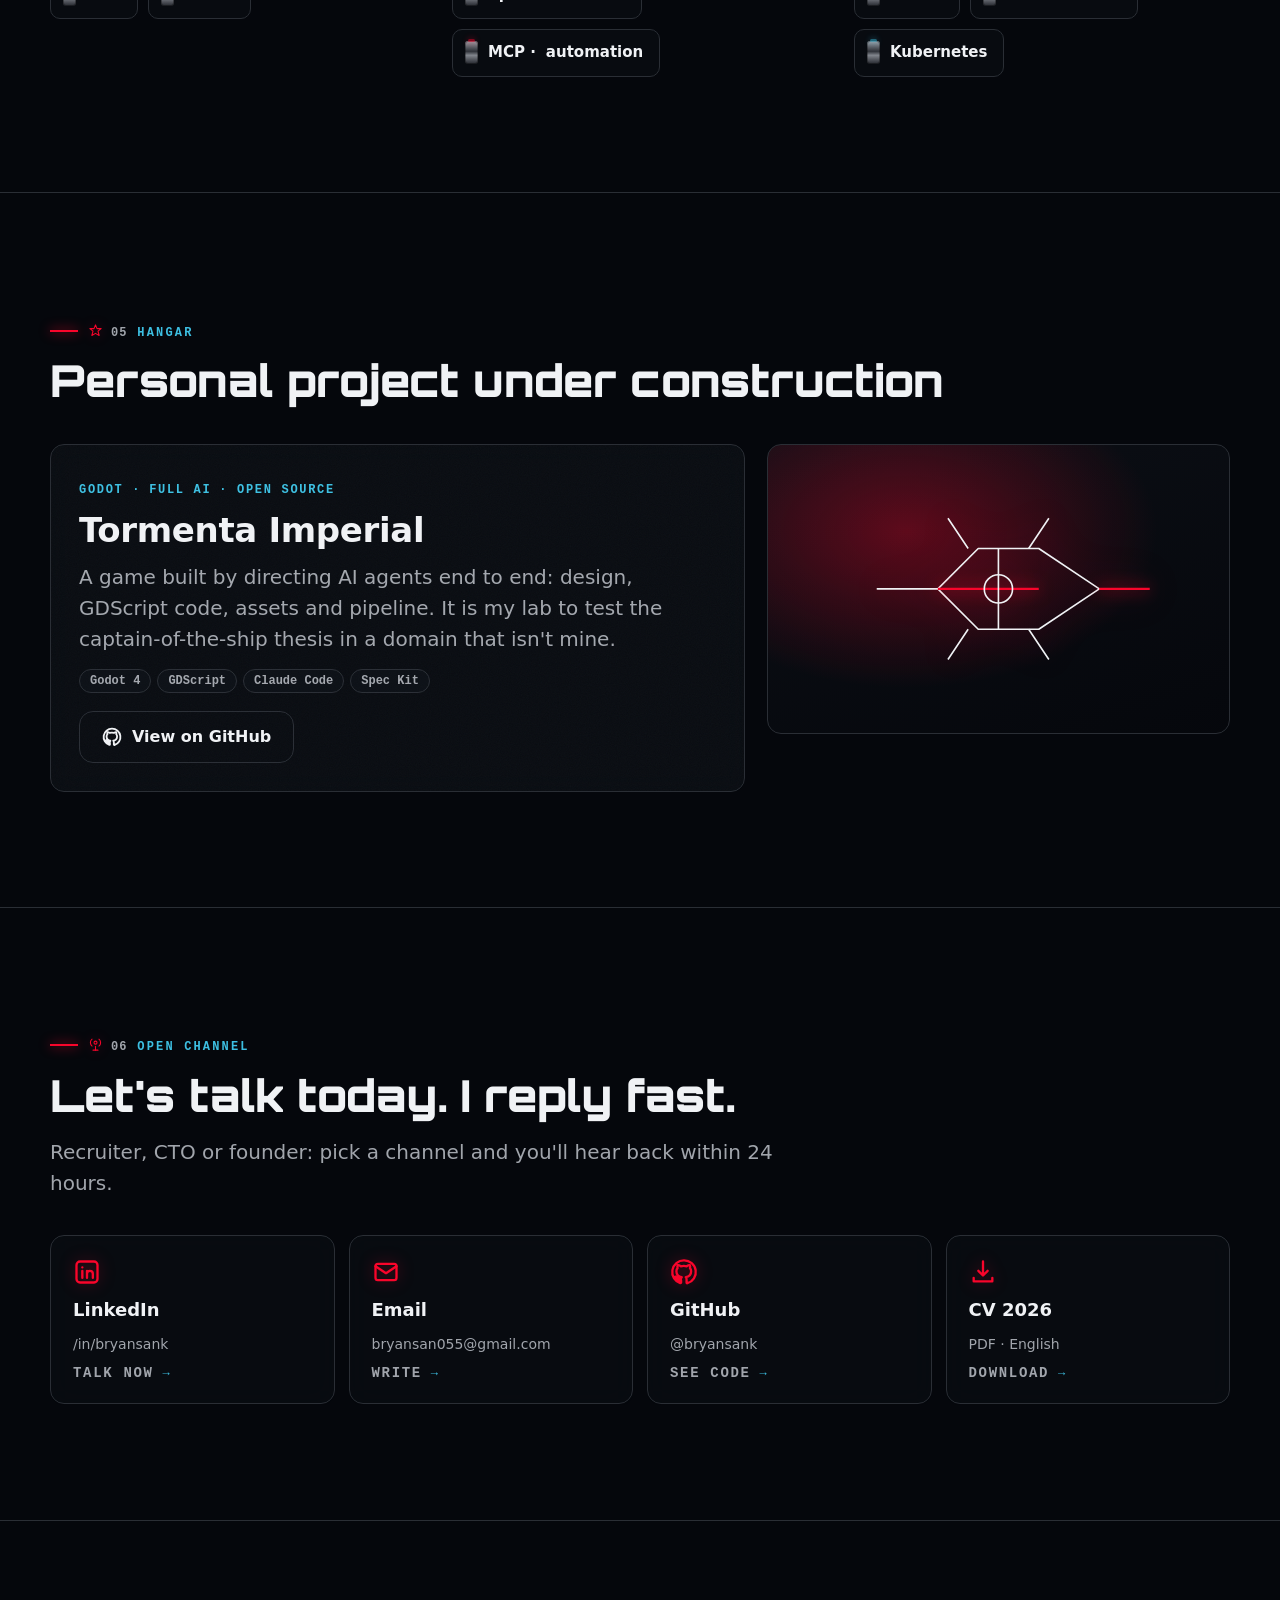
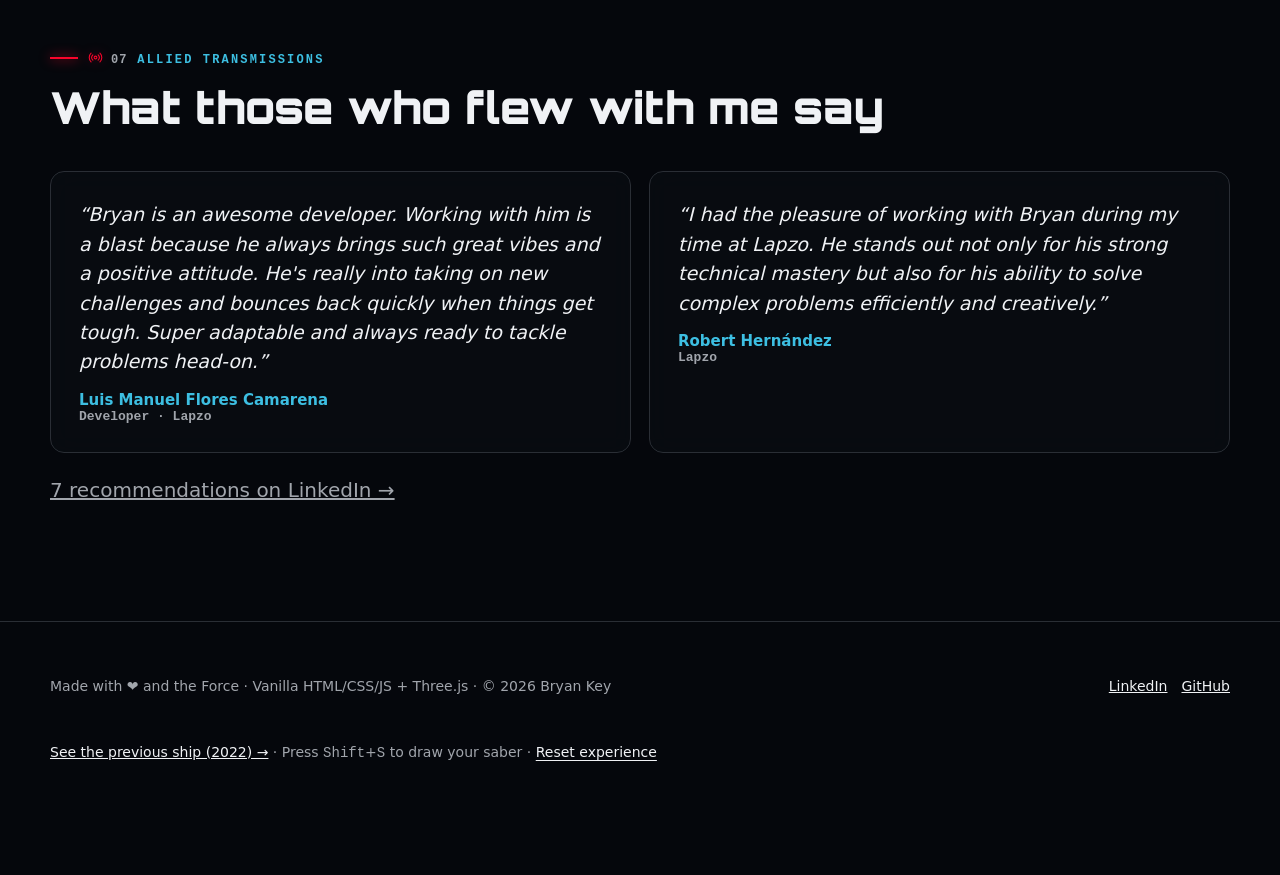
==== commit 64a499b5: "Reducir la paleta a dos colores más neutros De 8 familias cromáticas a 3: el sable (rojo en Lado Osc" ====
--- a/index.html
+++ b/index.html
@@ -28,18 +28,25 @@
 <style>
 /* ---------- Tokens: Lado Oscuro (default) / Lado Luz ---------- */
 :root{
-  --bg:oklch(13% 0.02 275);--bg-2:oklch(17% 0.025 275);--fg:oklch(96% 0.01 90);--muted:oklch(72% 0.02 275);
-  --saber:oklch(62% 0.25 25);--saber-soft:oklch(62% 0.25 25 / .35);--accent:oklch(82% 0.16 85);--line:oklch(30% 0.03 275);
-  --card:oklch(16% 0.025 275 / .78);--glass:oklch(20% 0.03 275 / .55);--focus:oklch(82% 0.16 85);
+  /* Paleta: 2 colores (sable + cian) y el resto neutros.
+     El cian se eligió sobre el ámbar por separación de tono, seguridad
+     ante daltonismo y para no chocar con la semántica rojo=error. */
+  --bg:oklch(13% 0.012 265);--bg-2:oklch(17% 0.014 265);--fg:oklch(96% 0.004 265);--muted:oklch(72% 0.012 265);
+  --saber:oklch(62% 0.25 25);--saber-soft:oklch(62% 0.25 25 / .35);
+  --accent:oklch(75% 0.12 220);--accent-soft:oklch(75% 0.12 220 / .3);
+  --line:oklch(30% 0.014 265);
+  --card:oklch(16% 0.014 265 / .78);--glass:oklch(20% 0.016 265 / .55);--focus:oklch(75% 0.12 220);
   --font:ui-sans-serif,system-ui,"Segoe UI",Inter,Roboto,sans-serif;--mono:ui-monospace,"Cascadia Code",Consolas,monospace;
   --display:"Orbitron",ui-sans-serif,system-ui,"Segoe UI",sans-serif;
   --radius:14px;--max:1180px;--pad:clamp(16px,4vw,48px);--dock-h:64px;
   color-scheme:dark;
 }
 :root[data-theme="light"]{
-  --bg:oklch(97% 0.012 90);--bg-2:oklch(94% 0.015 90);--fg:oklch(18% 0.02 275);--muted:oklch(42% 0.02 275);
-  --saber:oklch(62% 0.2 145);--saber-soft:oklch(62% 0.2 145 / .3);--accent:oklch(52% 0.15 85);--line:oklch(84% 0.02 90);
-  --card:oklch(99% 0.005 90 / .82);--glass:oklch(96% 0.01 90 / .6);--focus:oklch(45% 0.18 145);color-scheme:light;
+  --bg:oklch(97% 0.005 90);--bg-2:oklch(94% 0.006 90);--fg:oklch(18% 0.008 265);--muted:oklch(42% 0.01 265);
+  --saber:oklch(58% 0.19 145);--saber-soft:oklch(58% 0.19 145 / .3);
+  --accent:oklch(49% 0.15 220);--accent-soft:oklch(49% 0.15 220 / .25);
+  --line:oklch(84% 0.008 90);
+  --card:oklch(99% 0.002 90 / .82);--glass:oklch(96% 0.004 90 / .6);--focus:oklch(45% 0.18 220);color-scheme:light;
 }
 /* ---------- Base ---------- */
 *,*::before,*::after{box-sizing:border-box}
@@ -170,8 +177,8 @@
 .colog{margin:0;width:clamp(82px,11vw,112px);height:clamp(50px,6.6vw,66px);flex:none;border-radius:12px;display:grid;place-items:center;overflow:hidden;border:1px solid var(--line);box-shadow:0 3px 14px -6px oklch(0% 0 0 / .7)}
 .colog img{width:100%;height:100%;object-fit:contain;padding:8px 10px;box-sizing:border-box}
 .colog.on-light{background:oklch(98% 0.004 90)}
-.colog.on-dark{background:oklch(19% 0.022 265)}
-:root[data-theme="light"] .colog.on-dark{background:oklch(24% 0.025 265)}
+.colog.on-dark{background:oklch(19% 0.014 265)}
+:root[data-theme="light"] .colog.on-dark{background:oklch(24% 0.016 265)}
 /* logos que ya traen su propio fondo (iconos de app): llenan la caja */
 .colog.has-bg{background:transparent;border-color:transparent}
 .colog.has-bg img{padding:0;object-fit:cover;border-radius:11px}
@@ -198,7 +205,7 @@
 .hilts{list-style:none;margin:0;padding:0;display:flex;flex-wrap:wrap;gap:10px}
 .hilt{--cat:var(--saber);position:relative;display:inline-flex;align-items:center;gap:10px;padding:11px 16px 12px 12px;border-radius:10px;background:var(--card);border:1px solid var(--line);color:var(--fg);font:700 15px/1 var(--font);cursor:pointer;overflow:hidden;isolation:isolate;transition:border-color .25s,transform .25s,box-shadow .25s;-webkit-tap-highlight-color:transparent}
 .hilt>*{position:relative;z-index:1}
-.hilt .grip{width:13px;height:23px;border-radius:3px;flex:none;background:linear-gradient(oklch(72% 0.02 275),oklch(32% 0.02 275) 45%,oklch(62% 0.02 275) 62%,oklch(28% 0.02 275));box-shadow:inset 0 0 0 1px oklch(0% 0 0 / .35)}
+.hilt .grip{width:13px;height:23px;border-radius:3px;flex:none;background:linear-gradient(oklch(72% 0.012 265),oklch(32% 0.012 265) 45%,oklch(62% 0.012 265) 62%,oklch(28% 0.012 265));box-shadow:inset 0 0 0 1px oklch(0% 0 0 / .35)}
 .hilt .grip::before{content:"";position:absolute;left:3px;right:3px;top:-2px;height:3px;border-radius:2px;background:var(--cat);opacity:.5;box-shadow:0 0 6px var(--cat);transition:opacity .25s,box-shadow .25s}
 .hilt .blade{position:absolute;left:0;right:0;bottom:0;height:3px;z-index:2;transform:scaleX(0);transform-origin:0 50%;background:linear-gradient(90deg,var(--cat),oklch(99% 0 0));box-shadow:0 0 10px var(--cat),0 0 26px var(--cat);transition:transform .34s cubic-bezier(.2,.9,.3,1.1);pointer-events:none}
 .hilt::after{content:"";position:absolute;inset:0;z-index:0;background:radial-gradient(130% 90% at 0% 100%,var(--cat),transparent 62%);opacity:0;transition:opacity .3s;pointer-events:none}
@@ -220,7 +227,7 @@
 .holo{display:grid;gap:18px;margin-top:36px;grid-template-columns:repeat(auto-fit,minmax(min(100%,320px),1fr))}
 .holo blockquote{margin:0;position:relative;overflow:hidden}
 .holo blockquote{overflow:hidden}
-.holo blockquote::before{content:"";position:absolute;left:0;right:0;top:-100%;height:300%;pointer-events:none;background:repeating-linear-gradient(transparent 0 2px,oklch(50% 0.1 220 / .06) 2px 3px);animation:scan 6s linear infinite;will-change:transform}
+.holo blockquote::before{content:"";position:absolute;left:0;right:0;top:-100%;height:300%;pointer-events:none;background:repeating-linear-gradient(transparent 0 2px,oklch(75% 0.12 220 / .07) 2px 3px);animation:scan 6s linear infinite;will-change:transform}
 @keyframes scan{to{transform:translateY(60px)}}
 .holo p{margin:0;font-size:clamp(16px,1.05vw + 9px,19px);font-style:italic}
 .holo footer{margin-top:14px;font:600 13px var(--mono);color:var(--muted)}
@@ -263,7 +270,7 @@
 @media (max-width:560px){.dock a span{display:none}.dock a{padding:0 13px}.dock a.primary span{display:inline}}
 /* ---------- Sala de embarque ---------- */
 /* Siempre encuadrada: nunca debe aparecer scroll */
-#gate{position:fixed;inset:0;z-index:95;display:grid;place-items:center;padding:clamp(8px,2vh,20px);background:radial-gradient(ellipse at 50% -10%,oklch(22% 0.06 275),oklch(9% 0.02 275) 55%,oklch(6% 0.01 275));overflow:hidden;transition:opacity .4s}
+#gate{position:fixed;inset:0;z-index:95;display:grid;place-items:center;padding:clamp(8px,2vh,20px);background:radial-gradient(ellipse at 50% -10%,oklch(20% 0.016 265),oklch(9% 0.012 265) 55%,oklch(6% 0.008 265));overflow:hidden;transition:opacity .4s}
 #gate.out{opacity:0;pointer-events:none}
 html[data-intro="skip"] #gate{display:none}
 .gate-card{width:min(520px,100%);max-height:calc(100svh - clamp(16px,4vh,40px));display:flex;flex-direction:column;background:var(--card);border:1px solid var(--line);border-radius:18px;padding:clamp(14px,2.6vh,30px) clamp(16px,4vw,30px);box-shadow:0 40px 120px -40px oklch(0% 0 0 / .9)}
@@ -309,25 +316,25 @@
 @media (max-height:520px){.gate-note{display:none}}
 @media (max-width:430px){.power .txt em{display:none}.power .ico{width:30px;height:30px;font-size:15px}.gate-sub{font-size:12.5px}}
 /* ---------- Intro ---------- */
-#intro{position:fixed;inset:0;z-index:90;background:oklch(6% 0.01 275);display:grid;place-items:center;transition:opacity .6s}
+#intro{position:fixed;inset:0;z-index:90;background:oklch(6% 0.008 265);display:grid;place-items:center;transition:opacity .6s}
 #intro canvas{position:absolute;inset:0;width:100%;height:100%}
-#intro .fall{position:absolute;width:min(20svh,46vw);aspect-ratio:414/896;border-radius:14px;overflow:hidden;box-shadow:0 0 50px oklch(70% 0.16 220 / .5),0 0 130px oklch(70% 0.16 220 / .25);z-index:1}
+#intro .fall{position:absolute;width:min(20svh,46vw);aspect-ratio:414/896;border-radius:14px;overflow:hidden;box-shadow:0 0 50px oklch(70% 0.16 220 / .5),0 0 130px oklch(75% 0.12 220 / .25);z-index:1}
 #intro .fall img,#intro .fall video{width:100%;height:100%;object-fit:cover;filter:grayscale(1) invert(1) sepia(1) hue-rotate(150deg) saturate(4.5) brightness(.85) contrast(1.25);opacity:.95}
 #intro>video{position:absolute;left:0;bottom:0;width:2px;height:2px;opacity:.01;pointer-events:none}
-#intro .fall::after{content:"";position:absolute;left:0;right:0;top:-100%;height:300%;pointer-events:none;background:repeating-linear-gradient(transparent 0 2px,oklch(70% 0.14 220 / .14) 2px 4px);animation:holo-scan 3s linear infinite;will-change:transform}
+#intro .fall::after{content:"";position:absolute;left:0;right:0;top:-100%;height:300%;pointer-events:none;background:repeating-linear-gradient(transparent 0 2px,oklch(75% 0.12 220 / .14) 2px 4px);animation:holo-scan 3s linear infinite;will-change:transform}
 @keyframes holo-scan{to{transform:translateY(40px)}}
 #intro .skipbtn{position:absolute;right:18px;bottom:calc(18px + env(safe-area-inset-bottom));z-index:6}
 /* HUD de la intro: explica qué se está viendo */
-.ihud{position:absolute;z-index:5;pointer-events:none;font:600 12px/1.5 var(--mono);letter-spacing:.18em;text-transform:uppercase;color:oklch(88% 0.08 220);text-shadow:0 0 14px oklch(60% 0.16 230 / .9)}
+.ihud{position:absolute;z-index:5;pointer-events:none;font:600 12px/1.5 var(--mono);letter-spacing:.18em;text-transform:uppercase;color:oklch(86% 0.09 220);text-shadow:0 0 14px oklch(62% 0.14 220 / .85)}
 .ihud.tl{left:clamp(14px,4vw,44px);right:clamp(14px,4vw,44px);top:clamp(14px,4vw,40px);max-width:min(46ch,92vw)}
 .ihud.bl{left:clamp(14px,4vw,44px);right:clamp(14px,4vw,44px);bottom:clamp(72px,12vw,80px);max-width:min(46ch,92vw)}
 .ihud .big{display:block;font-family:var(--font);font-size:clamp(19px,3.4vw,30px);font-weight:800;letter-spacing:-.01em;text-transform:none;color:var(--fg);margin:6px 0 2px}
-.ihud .dim{color:oklch(72% 0.04 230)}
-.ihud .tag{display:inline-flex;align-items:center;gap:8px;border:1px solid oklch(60% 0.12 230 / .6);border-radius:999px;padding:5px 11px;font-size:11px;letter-spacing:.16em;background:oklch(30% 0.06 240 / .35)}
-.ihud .tag::before{content:"";width:7px;height:7px;border-radius:50%;background:oklch(80% 0.16 90);box-shadow:0 0 10px oklch(80% 0.16 90)}
+.ihud .dim{color:oklch(74% 0.02 265)}
+.ihud .tag{display:inline-flex;align-items:center;gap:8px;border:1px solid oklch(62% 0.12 220 / .6);border-radius:999px;padding:5px 11px;font-size:11px;letter-spacing:.16em;background:oklch(28% 0.03 265 / .4)}
+.ihud .tag::before{content:"";width:7px;height:7px;border-radius:50%;background:oklch(78% 0.12 220);box-shadow:0 0 10px oklch(78% 0.12 220)}
 .ihud[data-state="dead"] .tag{border-color:var(--saber);color:oklch(78% 0.18 25)}
 .ihud[data-state="dead"] .tag::before{background:var(--saber);box-shadow:0 0 10px var(--saber)}
-.ihud .line{height:1px;background:linear-gradient(90deg,oklch(70% 0.12 230 / .8),transparent);margin:10px 0 0}
+.ihud .line{height:1px;background:linear-gradient(90deg,oklch(72% 0.12 220 / .8),transparent);margin:10px 0 0}
 .ihud .fade{animation:ihudIn .5s both}
 @keyframes ihudIn{from{opacity:0;transform:translateY(8px)}}
 @media (prefers-reduced-motion:reduce){.ihud .fade{animation:none}}
@@ -339,10 +346,10 @@
 #intro .rider{position:absolute;left:0;top:0;will-change:transform}
 #intro .blade{position:absolute;left:0;top:-4px;height:8px;border-radius:5px;background:oklch(99% 0 0);box-shadow:0 0 10px var(--saber),0 0 34px var(--saber);transform:scaleX(0);transform-origin:0 50%;will-change:transform}
 #intro .halo{position:absolute;left:0;top:-46px;height:92px;border-radius:50%;background:radial-gradient(ellipse at center,var(--saber) 0%,oklch(62% 0.25 25 / .35) 38%,transparent 72%);opacity:.75;transform:scaleX(0);transform-origin:0 50%;will-change:transform}
-#intro .grip{position:absolute;left:-58px;top:-8px;width:58px;height:16px;border-radius:4px;background:linear-gradient(oklch(78% 0.02 275),oklch(28% 0.02 275) 55%,oklch(60% 0.02 275));box-shadow:0 2px 10px oklch(0% 0 0 / .7)}
+#intro .grip{position:absolute;left:-58px;top:-8px;width:58px;height:16px;border-radius:4px;background:linear-gradient(oklch(78% 0.012 265),oklch(28% 0.012 265) 55%,oklch(60% 0.012 265));box-shadow:0 2px 10px oklch(0% 0 0 / .7)}
 #intro .grip::after{content:"";position:absolute;right:5px;top:4px;width:6px;height:8px;border-radius:2px;background:var(--saber);box-shadow:0 0 10px var(--saber)}
 #intro .trail{position:absolute;top:-2px;height:4px;transform-origin:0 50%;transform:scaleX(0);background:linear-gradient(90deg,transparent,var(--saber) 55%,oklch(99% 0 0));box-shadow:0 0 14px var(--saber),0 0 40px var(--saber);z-index:2}
-#intro .half{position:absolute;border-radius:14px;background-size:cover;background-position:center;filter:grayscale(1) invert(1) sepia(1) hue-rotate(150deg) saturate(4.5) brightness(.85) contrast(1.25);box-shadow:0 0 24px oklch(70% 0.16 220 / .4);will-change:transform,opacity;z-index:1}
+#intro .half{position:absolute;border-radius:14px;background-size:cover;background-position:center;filter:grayscale(1) invert(1) sepia(1) hue-rotate(150deg) saturate(4.5) brightness(.85) contrast(1.25);box-shadow:0 0 24px oklch(75% 0.12 220 / .4);will-change:transform,opacity;z-index:1}
 #intro .half.a{clip-path:polygon(0 0,132% 0,0 132%)}
 #intro .half.b{clip-path:polygon(132% 0,132% 132%,0 132%)}
 /* ---------- View transitions (tema / idioma) ---------- */
@@ -354,7 +361,7 @@
 /* ---------- Saber cursor (easter egg) ---------- */
 html.saber-cursor,html.saber-cursor *{cursor:none!important}
 #saber{position:fixed;left:0;top:0;z-index:200;pointer-events:none;width:4px;height:120px;border-radius:3px;background:oklch(99% 0 0);box-shadow:0 0 8px var(--saber),0 0 22px var(--saber),0 0 48px var(--saber);transform-origin:50% 100%;display:none}
-#saber::after{content:"";position:absolute;left:-6px;top:100%;width:16px;height:34px;border-radius:3px;background:linear-gradient(oklch(60% 0.02 275),oklch(30% 0.02 275))}
+#saber::after{content:"";position:absolute;left:-6px;top:100%;width:16px;height:34px;border-radius:3px;background:linear-gradient(oklch(60% 0.012 265),oklch(30% 0.02 275))}
 html.saber-cursor #saber{display:block}
 /* ---------- Reduced motion ---------- */
 @media (prefers-reduced-motion:reduce){
@@ -580,47 +587,47 @@
       <h2 id="h-arsenal"><span lang="es" data-t="arsenal.01">Un sable por cada batalla</span><span lang="en" data-t="arsenal.01">A saber for every battle</span></h2>
       <p class="lede"><span lang="es" data-t="arsenal.02">Tócalos o pásales el cursor: cada empuñadura enciende su hoja.</span><span lang="en" data-t="arsenal.02">Tap them or hover: every hilt ignites its blade.</span></p>
       <div class="arsenal">
-        <div class="cat reveal" style="--cat:oklch(70% 0.17 250)"><h3>Core backend</h3><ul class="hilts">
-          <li><button type="button" class="hilt" style="--cat:oklch(70% 0.17 250)"><span class="grip"></span>NestJS<span class="blade"></span></button></li>
-          <li><button type="button" class="hilt" style="--cat:oklch(70% 0.17 250)"><span class="grip"></span>TypeScript<span class="blade"></span></button></li>
-          <li><button type="button" class="hilt" style="--cat:oklch(70% 0.17 250)"><span class="grip"></span>Node.js<span class="blade"></span></button></li>
-          <li><button type="button" class="hilt" style="--cat:oklch(70% 0.17 250)"><span class="grip"></span>tRPC<span class="blade"></span></button></li>
-          <li><button type="button" class="hilt" style="--cat:oklch(70% 0.17 250)"><span class="grip"></span>Hasura<span class="blade"></span></button></li>
-          <li><button type="button" class="hilt" style="--cat:oklch(70% 0.17 250)"><span class="grip"></span>Stripe API<span class="blade"></span></button></li>
+        <div class="cat reveal" style="--cat:var(--saber)"><h3>Core backend</h3><ul class="hilts">
+          <li><button type="button" class="hilt" style="--cat:var(--saber)"><span class="grip"></span>NestJS<span class="blade"></span></button></li>
+          <li><button type="button" class="hilt" style="--cat:var(--saber)"><span class="grip"></span>TypeScript<span class="blade"></span></button></li>
+          <li><button type="button" class="hilt" style="--cat:var(--saber)"><span class="grip"></span>Node.js<span class="blade"></span></button></li>
+          <li><button type="button" class="hilt" style="--cat:var(--saber)"><span class="grip"></span>tRPC<span class="blade"></span></button></li>
+          <li><button type="button" class="hilt" style="--cat:var(--saber)"><span class="grip"></span>Hasura<span class="blade"></span></button></li>
+          <li><button type="button" class="hilt" style="--cat:var(--saber)"><span class="grip"></span>Stripe API<span class="blade"></span></button></li>
         </ul></div>
-        <div class="cat reveal" style="--cat:oklch(68% 0.22 310)"><h3><span lang="es" data-t="arsenal.03">Datos</span><span lang="en" data-t="arsenal.03">Data</span></h3><ul class="hilts">
-          <li><button type="button" class="hilt" style="--cat:oklch(68% 0.22 310)"><span class="grip"></span>PostgreSQL<span class="blade"></span></button></li>
-          <li><button type="button" class="hilt" style="--cat:oklch(68% 0.22 310)"><span class="grip"></span>SQL Server<span class="blade"></span></button></li>
-          <li><button type="button" class="hilt" style="--cat:oklch(68% 0.22 310)"><span class="grip"></span>PL/SQL · SPs<span class="blade"></span></button></li>
-          <li><button type="button" class="hilt" style="--cat:oklch(68% 0.22 310)"><span class="grip"></span>KNEX<span class="blade"></span></button></li>
-          <li><button type="button" class="hilt" style="--cat:oklch(68% 0.22 310)"><span class="grip"></span>Firebase<span class="blade"></span></button></li>
-          <li><button type="button" class="hilt" style="--cat:oklch(68% 0.22 310)"><span class="grip"></span>Supabase<span class="blade"></span></button></li>
+        <div class="cat reveal" style="--cat:var(--accent)"><h3><span lang="es" data-t="arsenal.03">Datos</span><span lang="en" data-t="arsenal.03">Data</span></h3><ul class="hilts">
+          <li><button type="button" class="hilt" style="--cat:var(--accent)"><span class="grip"></span>PostgreSQL<span class="blade"></span></button></li>
+          <li><button type="button" class="hilt" style="--cat:var(--accent)"><span class="grip"></span>SQL Server<span class="blade"></span></button></li>
+          <li><button type="button" class="hilt" style="--cat:var(--accent)"><span class="grip"></span>PL/SQL · SPs<span class="blade"></span></button></li>
+          <li><button type="button" class="hilt" style="--cat:var(--accent)"><span class="grip"></span>KNEX<span class="blade"></span></button></li>
+          <li><button type="button" class="hilt" style="--cat:var(--accent)"><span class="grip"></span>Firebase<span class="blade"></span></button></li>
+          <li><button type="button" class="hilt" style="--cat:var(--accent)"><span class="grip"></span>Supabase<span class="blade"></span></button></li>
         </ul></div>
-        <div class="cat reveal" style="--cat:oklch(75% 0.19 150)"><h3>Frontend & mobile</h3><ul class="hilts">
-          <li><button type="button" class="hilt" style="--cat:oklch(75% 0.19 150)"><span class="grip"></span>React<span class="blade"></span></button></li>
-          <li><button type="button" class="hilt" style="--cat:oklch(75% 0.19 150)"><span class="grip"></span>Next.js<span class="blade"></span></button></li>
-          <li><button type="button" class="hilt" style="--cat:oklch(75% 0.19 150)"><span class="grip"></span>React Native · Expo<span class="blade"></span></button></li>
-          <li><button type="button" class="hilt" style="--cat:oklch(75% 0.19 150)"><span class="grip"></span>Angular · Ionic<span class="blade"></span></button></li>
-          <li><button type="button" class="hilt" style="--cat:oklch(75% 0.19 150)"><span class="grip"></span>HTML · CSS · Vanilla JS<span class="blade"></span></button></li>
+        <div class="cat reveal" style="--cat:var(--saber)"><h3>Frontend & mobile</h3><ul class="hilts">
+          <li><button type="button" class="hilt" style="--cat:var(--saber)"><span class="grip"></span>React<span class="blade"></span></button></li>
+          <li><button type="button" class="hilt" style="--cat:var(--saber)"><span class="grip"></span>Next.js<span class="blade"></span></button></li>
+          <li><button type="button" class="hilt" style="--cat:var(--saber)"><span class="grip"></span>React Native · Expo<span class="blade"></span></button></li>
+          <li><button type="button" class="hilt" style="--cat:var(--saber)"><span class="grip"></span>Angular · Ionic<span class="blade"></span></button></li>
+          <li><button type="button" class="hilt" style="--cat:var(--saber)"><span class="grip"></span>HTML · CSS · Vanilla JS<span class="blade"></span></button></li>
         </ul></div>
-        <div class="cat reveal" style="--cat:oklch(72% 0.2 40)"><h3><span lang="es" data-t="arsenal.04">Otros frentes</span><span lang="en" data-t="arsenal.04">Other fronts</span></h3><ul class="hilts">
-          <li><button type="button" class="hilt" style="--cat:oklch(72% 0.2 40)"><span class="grip"></span>.NET · C#<span class="blade"></span></button></li>
-          <li><button type="button" class="hilt" style="--cat:oklch(72% 0.2 40)"><span class="grip"></span>Python · Odoo<span class="blade"></span></button></li>
-          <li><button type="button" class="hilt" style="--cat:oklch(72% 0.2 40)"><span class="grip"></span>PHP<span class="blade"></span></button></li>
-          <li><button type="button" class="hilt" style="--cat:oklch(72% 0.2 40)"><span class="grip"></span>Godot<span class="blade"></span></button></li>
+        <div class="cat reveal" style="--cat:var(--accent)"><h3><span lang="es" data-t="arsenal.04">Otros frentes</span><span lang="en" data-t="arsenal.04">Other fronts</span></h3><ul class="hilts">
+          <li><button type="button" class="hilt" style="--cat:var(--accent)"><span class="grip"></span>.NET · C#<span class="blade"></span></button></li>
+          <li><button type="button" class="hilt" style="--cat:var(--accent)"><span class="grip"></span>Python · Odoo<span class="blade"></span></button></li>
+          <li><button type="button" class="hilt" style="--cat:var(--accent)"><span class="grip"></span>PHP<span class="blade"></span></button></li>
+          <li><button type="button" class="hilt" style="--cat:var(--accent)"><span class="grip"></span>Godot<span class="blade"></span></button></li>
         </ul></div>
-        <div class="cat reveal" style="--cat:oklch(82% 0.16 85)"><h3><span lang="es" data-t="arsenal.05">IA y agentes</span><span lang="en" data-t="arsenal.05">AI & agents</span></h3><ul class="hilts">
-          <li><button type="button" class="hilt" style="--cat:oklch(82% 0.16 85)"><span class="grip"></span>Claude Code<span class="blade"></span></button></li>
-          <li><button type="button" class="hilt" style="--cat:oklch(82% 0.16 85)"><span class="grip"></span>Cursor<span class="blade"></span></button></li>
-          <li><button type="button" class="hilt" style="--cat:oklch(82% 0.16 85)"><span class="grip"></span>Spec-driven dev<span class="blade"></span></button></li>
-          <li><button type="button" class="hilt" style="--cat:oklch(82% 0.16 85)"><span class="grip"></span>MCP · <span lang="es" data-t="arsenal.06">automatización</span><span lang="en" data-t="arsenal.06">automation</span><span class="blade"></span></button></li>
+        <div class="cat reveal" style="--cat:var(--saber)"><h3><span lang="es" data-t="arsenal.05">IA y agentes</span><span lang="en" data-t="arsenal.05">AI & agents</span></h3><ul class="hilts">
+          <li><button type="button" class="hilt" style="--cat:var(--saber)"><span class="grip"></span>Claude Code<span class="blade"></span></button></li>
+          <li><button type="button" class="hilt" style="--cat:var(--saber)"><span class="grip"></span>Cursor<span class="blade"></span></button></li>
+          <li><button type="button" class="hilt" style="--cat:var(--saber)"><span class="grip"></span>Spec-driven dev<span class="blade"></span></button></li>
+          <li><button type="button" class="hilt" style="--cat:var(--saber)"><span class="grip"></span>MCP · <span lang="es" data-t="arsenal.06">automatización</span><span lang="en" data-t="arsenal.06">automation</span><span class="blade"></span></button></li>
         </ul></div>
-        <div class="cat reveal" style="--cat:oklch(70% 0.02 275)"><h3>Infra</h3><ul class="hilts">
-          <li><button type="button" class="hilt" style="--cat:oklch(70% 0.02 275)"><span class="grip"></span>Docker<span class="blade"></span></button></li>
-          <li><button type="button" class="hilt" style="--cat:oklch(70% 0.02 275)"><span class="grip"></span>Git · GitHub<span class="blade"></span></button></li>
-          <li><button type="button" class="hilt" style="--cat:oklch(70% 0.02 275)"><span class="grip"></span>Vercel<span class="blade"></span></button></li>
-          <li><button type="button" class="hilt" style="--cat:oklch(70% 0.02 275)"><span class="grip"></span>Ubuntu · WSL<span class="blade"></span></button></li>
-          <li><button type="button" class="hilt" style="--cat:oklch(70% 0.02 275)"><span class="grip"></span>Kubernetes<span class="blade"></span></button></li>
+        <div class="cat reveal" style="--cat:var(--accent)"><h3>Infra</h3><ul class="hilts">
+          <li><button type="button" class="hilt" style="--cat:var(--accent)"><span class="grip"></span>Docker<span class="blade"></span></button></li>
+          <li><button type="button" class="hilt" style="--cat:var(--accent)"><span class="grip"></span>Git · GitHub<span class="blade"></span></button></li>
+          <li><button type="button" class="hilt" style="--cat:var(--accent)"><span class="grip"></span>Vercel<span class="blade"></span></button></li>
+          <li><button type="button" class="hilt" style="--cat:var(--accent)"><span class="grip"></span>Ubuntu · WSL<span class="blade"></span></button></li>
+          <li><button type="button" class="hilt" style="--cat:var(--accent)"><span class="grip"></span>Kubernetes<span class="blade"></span></button></li>
         </ul></div>
       </div>
     </div>
@@ -1022,7 +1029,7 @@
   const far=layer(1100,1.9,1400,1400),near=layer(520,3.6,1000,900);
   /* Nebulosas: sprites grandes aditivos que giran muy lento */
   const neb=[];
-  [['rgba(120,40,200,.5)',-620,-160,-780,560],['rgba(220,40,60,.42)',520,220,-900,680],['rgba(30,120,220,.36)',80,-340,-1150,820]].forEach(([col,x,y,z,s])=>{
+  [['rgba(120,132,160,.34)',-620,-160,-780,560],['rgba(226,64,72,.34)',520,220,-900,680],['rgba(56,166,226,.3)',80,-340,-1150,820]].forEach(([col,x,y,z,s])=>{
     const t=radialTex(THREE,[[0,col],[.45,col.replace(/[\d.]+\)$/,'.14)')],[1,'rgba(0,0,0,0)']],256);
     const m=new THREE.Mesh(new THREE.PlaneGeometry(s,s),new THREE.MeshBasicMaterial({map:t,transparent:true,depthWrite:false,blending:THREE.AdditiveBlending,opacity:.9}));
     m.position.set(x,y,z);scene.add(m);neb.push(m);
@@ -1043,6 +1050,7 @@
   const steel=new THREE.MeshStandardMaterial({color:0x0c0f16,metalness:.25,roughness:.9});
   const steelDark=new THREE.MeshStandardMaterial({color:0x06080d,metalness:.2,roughness:.95});
   const lamps=[];
+  const saberHex=()=>toThreeColor(THREE,cssColor("--saber")).getHex();
   function lamp(col,op){
     const m=new THREE.Mesh(QUAD,new THREE.MeshBasicMaterial({color:col,transparent:true,opacity:op,blending:THREE.AdditiveBlending,depthWrite:false}));
     lamps.push({m,base:op,ph:Math.random()*6.28,sp:.5+Math.random()*2.2});return m;
@@ -1052,12 +1060,12 @@
   /* techo: banda con nervios */
   const roof=new THREE.Mesh(UNIT,steelDark);beams.add(roof);
   for(let i=0;i<9;i++){const r=new THREE.Mesh(UNIT,steel);r.userData={rib:i};beams.add(r)}
-  for(let i=0;i<4;i++){const l=lamp(0xff4433,.45);l.userData={lampRow:i};beams.add(l)}
+  for(let i=0;i<4;i++){const l=lamp(saberHex(),.45);l.userData={lampRow:i};beams.add(l)}
   /* montantes del ventanal, inclinados hacia fuera */
   for(let s=-1;s<=1;s+=2)for(let i=0;i<3;i++){
     const g=new THREE.Group();
     g.add(new THREE.Mesh(UNIT,steel));
-    const edge=lamp(0x7fd4ff,.22);edge.position.z=.6;g.add(edge);
+    const edge=lamp(0x63c7ef,.22);edge.position.z=.6;g.add(edge);
     g.userData={side:s,i};mullions.add(g);
   }
   /* consolas inferiores en las esquinas */
@@ -1065,11 +1073,11 @@
     const g=new THREE.Group();
     g.add(new THREE.Mesh(UNIT,steelDark));
     g.add(new THREE.Mesh(UNIT,steel));
-    for(let k=0;k<5;k++){const l=lamp(k%2?0xff5533:0xffbb44,.5);l.userData={k};g.add(l)}
+    for(let k=0;k<5;k++){const l=lamp(k%2?saberHex():0x63c7ef,.5);l.userData={k};g.add(l)}
     g.userData={side:s};consoles.add(g);
   }
-  const amb=new THREE.AmbientLight(0x1a2436,.55);scene.add(amb);
-  const winLight=new THREE.DirectionalLight(0x6f8fc4,.55);winLight.position.set(0,.2,1);scene.add(winLight);
+  const amb=new THREE.AmbientLight(0x20242e,.55);scene.add(amb);
+  const winLight=new THREE.DirectionalLight(0x9aa4b8,.55);winLight.position.set(0,.2,1);scene.add(winLight);
 
   function layoutBridge(){
     const hH=DEPTH*Math.tan(cam.fov*Math.PI/360),hW=hH*cam.aspect;
@@ -1103,10 +1111,10 @@
   const ships=[];
   function makeShip(){
     const g=new THREE.Group();
-    const mat=new THREE.MeshStandardMaterial({color:0x8d94a6,metalness:.7,roughness:.45});
+    const mat=new THREE.MeshStandardMaterial({color:0x99a0ae,metalness:.7,roughness:.45});
     g.add(new THREE.Mesh(new THREE.ConeGeometry(3.4,16,3),mat));
     const w=new THREE.Mesh(new THREE.BoxGeometry(15,.7,4),mat);w.position.y=-3;g.add(w);
-    const e=new THREE.Mesh(new THREE.PlaneGeometry(9,2.4),new THREE.MeshBasicMaterial({color:0x77ccff,transparent:true,opacity:.85,blending:THREE.AdditiveBlending,depthWrite:false}));
+    const e=new THREE.Mesh(new THREE.PlaneGeometry(9,2.4),new THREE.MeshBasicMaterial({color:0x63c7ef,transparent:true,opacity:.85,blending:THREE.AdditiveBlending,depthWrite:false}));
     e.position.y=-9;g.add(e);
     g.rotation.z=Math.PI/2;scene.add(g);return{g,e,t:0,dur:0,from:new THREE.Vector3(),to:new THREE.Vector3(),live:false};
   }
@@ -1232,8 +1240,8 @@
   const visH=2*620*Math.tan(22.5*Math.PI/180),PH=visH*.56,PW=PH*414/896;
   const tex=new THREE.VideoTexture(video);tex.colorSpace=THREE.SRGBColorSpace;
   video.play().catch(()=>{});
-  const holoBlue=new THREE.Color(0x7fd4ff);
-  const panelMat=()=>new THREE.MeshStandardMaterial({map:tex,color:0x86c8ef,emissive:0x12364f,emissiveMap:tex,emissiveIntensity:.38,roughness:.6,metalness:.05,side:THREE.DoubleSide,transparent:true,opacity:0});
+  const holoBlue=new THREE.Color(0x63c7ef);
+  const panelMat=()=>new THREE.MeshStandardMaterial({map:tex,color:0x7cc3e6,emissive:0x123243,emissiveMap:tex,emissiveIntensity:.38,roughness:.6,metalness:.05,side:THREE.DoubleSide,transparent:true,opacity:0});
   const rig=new THREE.Group();scene.add(rig);
   const panel=new THREE.Mesh(new THREE.PlaneGeometry(PW,PH),panelMat());rig.add(panel);
   const bezel=new THREE.Mesh(new THREE.PlaneGeometry(PW+10,PH+10),new THREE.MeshBasicMaterial({color:0x0a1020,transparent:true,opacity:0}));bezel.position.z=-2;rig.add(bezel);
@@ -1241,20 +1249,20 @@
 
   /* Base del holograma: disco + cono de luz */
   const baseY=-PH/2-26;
-  const disc=new THREE.Mesh(new THREE.CircleGeometry(PW*.5,48),new THREE.MeshBasicMaterial({map:radialTex(THREE,[[0,'rgba(130,215,255,.8)'],[.5,'rgba(130,215,255,.2)'],[1,'rgba(130,215,255,0)']],256),transparent:true,opacity:0,depthWrite:false,blending:THREE.AdditiveBlending}));
+  const disc=new THREE.Mesh(new THREE.CircleGeometry(PW*.5,48),new THREE.MeshBasicMaterial({map:radialTex(THREE,[[0,'rgba(99,199,239,.8)'],[.5,'rgba(99,199,239,.2)'],[1,'rgba(99,199,239,0)']],256),transparent:true,opacity:0,depthWrite:false,blending:THREE.AdditiveBlending}));
   disc.rotation.x=-Math.PI/2.1;disc.position.set(0,baseY,0);rig.add(disc);
   const cone=new THREE.Mesh(new THREE.ConeGeometry(PW*.4,PH*1.02,24,1,true),new THREE.MeshBasicMaterial({color:holoBlue,transparent:true,opacity:0,side:THREE.DoubleSide,depthWrite:false,blending:THREE.AdditiveBlending}));
   cone.position.set(0,baseY+PH*.5,-14);cone.rotation.x=Math.PI;rig.add(cone);
   /* Scanlines del holograma */
   const scanC=document.createElement('canvas');scanC.width=4;scanC.height=8;const sx=scanC.getContext('2d');
-  sx.fillStyle='rgba(150,225,255,.5)';sx.fillRect(0,0,4,2);
+  sx.fillStyle='rgba(120,205,240,.5)';sx.fillRect(0,0,4,2);
   const scanTex=new THREE.CanvasTexture(scanC);scanTex.wrapS=scanTex.wrapT=THREE.RepeatWrapping;scanTex.repeat.set(1,PH/7);
   const scan=new THREE.Mesh(new THREE.PlaneGeometry(PW,PH),new THREE.MeshBasicMaterial({map:scanTex,transparent:true,opacity:0,depthWrite:false,blending:THREE.AdditiveBlending}));
   scan.position.z=1.2;rig.add(scan);
 
   /* Luces */
-  scene.add(new THREE.AmbientLight(0x4a6a9a,.55));
-  const keyL=new THREE.DirectionalLight(0xbfd8ff,1.3);keyL.position.set(-1,.8,1.4);scene.add(keyL);
+  scene.add(new THREE.AmbientLight(0x4e5a70,.55));
+  const keyL=new THREE.DirectionalLight(0xd2dae8,1.3);keyL.position.set(-1,.8,1.4);scene.add(keyL);
   const saberL=new THREE.PointLight(saberCol,0,1400,1.6);scene.add(saberL);
   const flash=new THREE.PointLight(0xffffff,0,900,2);scene.add(flash);
 
@@ -1263,7 +1271,7 @@
   /* Hoja: núcleo liso + halo suave en billboard cruzado (mucho más limpio que cápsulas gruesas) */
   const core=new THREE.Mesh(new THREE.CapsuleGeometry(2.3,BL,10,28),new THREE.MeshBasicMaterial({color:0xffffff,toneMapped:false}));
   const gl1=new THREE.Mesh(new THREE.CapsuleGeometry(5.2,BL,10,28),new THREE.MeshBasicMaterial({color:saberCol,transparent:true,opacity:.5,blending:THREE.AdditiveBlending,depthWrite:false,toneMapped:false}));
-  const haloTex=radialTex(THREE,[[0,'rgba(255,255,255,.85)'],[.22,'rgba(255,170,170,.45)'],[.55,'rgba(255,60,60,.14)'],[1,'rgba(255,0,0,0)']],256);
+  const haloTex=radialTex(THREE,[[0,'rgba(255,255,255,.85)'],[.22,'rgba(255,140,140,.45)'],[.55,'rgba(255,60,60,.14)'],[1,'rgba(255,0,0,0)']],256);
   const haloMat=new THREE.MeshBasicMaterial({map:haloTex,transparent:true,opacity:.85,blending:THREE.AdditiveBlending,depthWrite:false,toneMapped:false,color:saberCol});
   const halo1=new THREE.Mesh(new THREE.PlaneGeometry(64,BL+64),haloMat);
   const halo2=halo1.clone();halo2.rotation.y=Math.PI/2;
@@ -1284,7 +1292,7 @@
       pos[i*3]=dir.x*f*PH*1.4;pos[i*3+1]=dir.y*f*PH*1.4;pos[i*3+2]=6;
       vel.push({x:(Math.random()-.5)*190+dir.x*90,y:(Math.random()-.5)*190+dir.y*90,z:Math.random()*130});}
     const g=new THREE.BufferGeometry();g.setAttribute('position',new THREE.BufferAttribute(pos,3));
-    const m=new THREE.PointsMaterial({size:5.5,map:starTex,color:new THREE.Color(1,.72,.35),transparent:true,opacity:1,depthWrite:false,blending:THREE.AdditiveBlending});
+    const m=new THREE.PointsMaterial({size:5.5,map:starTex,color:new THREE.Color(1,.88,.72),transparent:true,opacity:1,depthWrite:false,blending:THREE.AdditiveBlending});
     const p=new THREE.Points(g,m);scene.add(p);
     return{update(dt){const a=g.attributes.position.array;
       for(let i=0;i<n;i++){vel[i].y-=560*dt;a[i*3]+=vel[i].x*dt;a[i*3+1]+=vel[i].y*dt;a[i*3+2]+=vel[i].z*dt}
@@ -1420,8 +1428,8 @@
   const body=new THREE.MeshStandardMaterial({color:0xd7dae2,metalness:.55,roughness:.42});
   const body2=new THREE.MeshStandardMaterial({color:0xa9aebb,metalness:.6,roughness:.5});
   const dark=new THREE.MeshStandardMaterial({color:0x272b35,metalness:.75,roughness:.42});
-  const stripe=new THREE.MeshStandardMaterial({color:0xc0392b,metalness:.3,roughness:.55,emissive:0x3a0f0a,emissiveIntensity:.5});
-  const glassM=new THREE.MeshPhysicalMaterial({color:0x2a3a52,metalness:.2,roughness:.08,transmission:.65,thickness:.6,transparent:true,opacity:.85,clearcoat:1});
+  const stripe=new THREE.MeshStandardMaterial({color:0xb03a34,metalness:.3,roughness:.55,emissive:0x350f0c,emissiveIntensity:.5});
+  const glassM=new THREE.MeshPhysicalMaterial({color:0x2c3440,metalness:.2,roughness:.08,transmission:.65,thickness:.6,transparent:true,opacity:.85,clearcoat:1});
   const eng=[],lamps=[];
 
   /* Fuselaje: nariz larga + cuerpo + sección de cola */
@@ -1444,7 +1452,7 @@
   canopyFrame.position.set(0,.38,.75);canopyFrame.scale.set(.82,.86,1.5);ship.add(canopyFrame);
   const canopy=new THREE.Mesh(new THREE.SphereGeometry(.54,18,12,0,Math.PI*2,0,Math.PI/2.2),glassM);
   canopy.position.set(0,.4,.75);canopy.scale.set(.78,.82,1.42);ship.add(canopy);
-  const cockpitGlow=new THREE.Mesh(new THREE.SphereGeometry(.3,10,8),new THREE.MeshBasicMaterial({color:0x7fd4ff,transparent:true,opacity:.5,blending:THREE.AdditiveBlending,depthWrite:false}));
+  const cockpitGlow=new THREE.Mesh(new THREE.SphereGeometry(.3,10,8),new THREE.MeshBasicMaterial({color:0x63c7ef,transparent:true,opacity:.5,blending:THREE.AdditiveBlending,depthWrite:false}));
   cockpitGlow.position.set(0,.36,.8);ship.add(cockpitGlow);lamps.push({m:cockpitGlow,base:.5,sp:1.3});
 
   /* Cuatro alas en X con su góndola, motor y cañón */
@@ -1481,9 +1489,9 @@
   });
 
   /* Iluminación: clave + contra + relleno */
-  scene.add(new THREE.AmbientLight(0x6b7fa8,.55));
+  scene.add(new THREE.AmbientLight(0x6e7686,.55));
   const k=new THREE.DirectionalLight(0xffffff,2.1);k.position.set(4,6,5);scene.add(k);
-  const fill=new THREE.DirectionalLight(0x88a8ff,.7);fill.position.set(-5,-2,3);scene.add(fill);
+  const fill=new THREE.DirectionalLight(0xa8b2c6,.7);fill.position.set(-5,-2,3);scene.add(fill);
   const rimL=new THREE.PointLight(col(),30,30,2);rimL.position.set(-4,1,-6);scene.add(rimL);
   const engineL=new THREE.PointLight(col(),18,14,2);engineL.position.set(0,0,-3.6);scene.add(engineL);
   function size(){const r=host.getBoundingClientRect();if(!r.width)return;renderer.setSize(r.width,r.height,false);cam.aspect=r.width/r.height;cam.updateProjectionMatrix()}
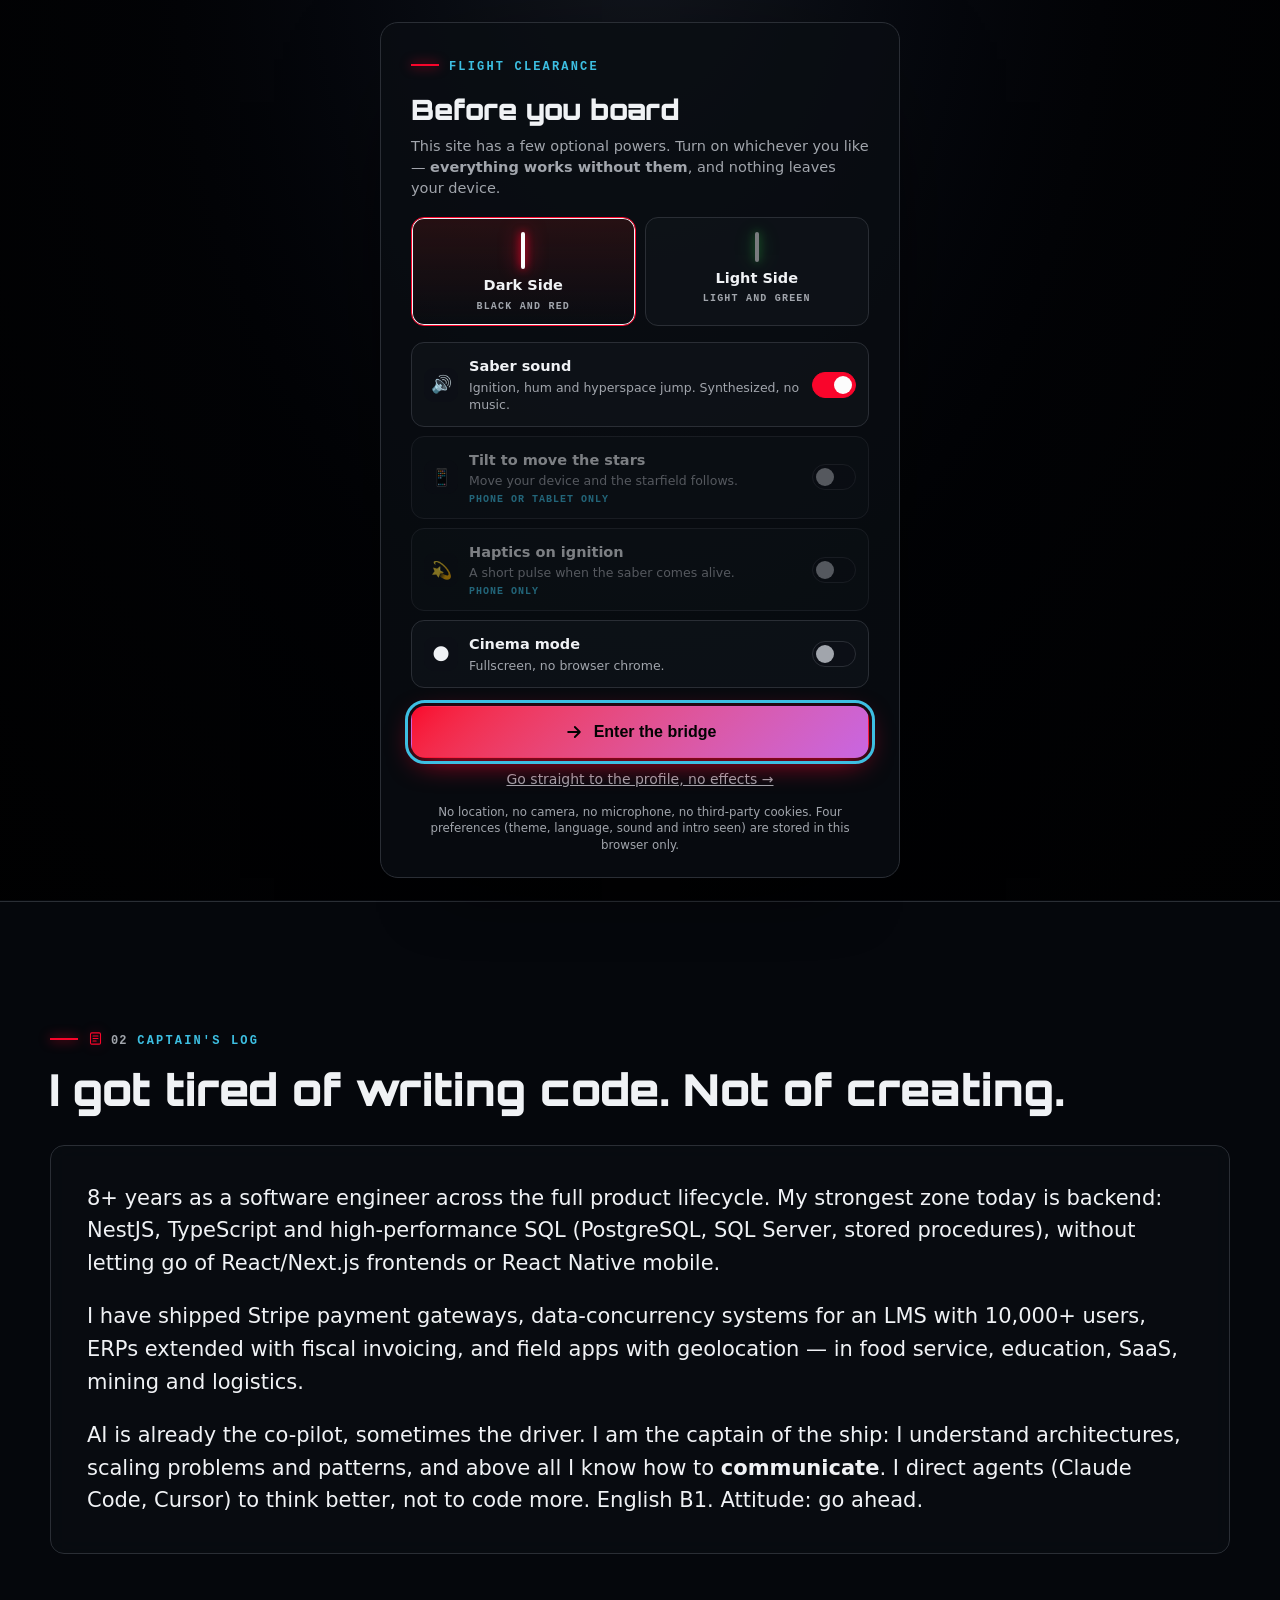
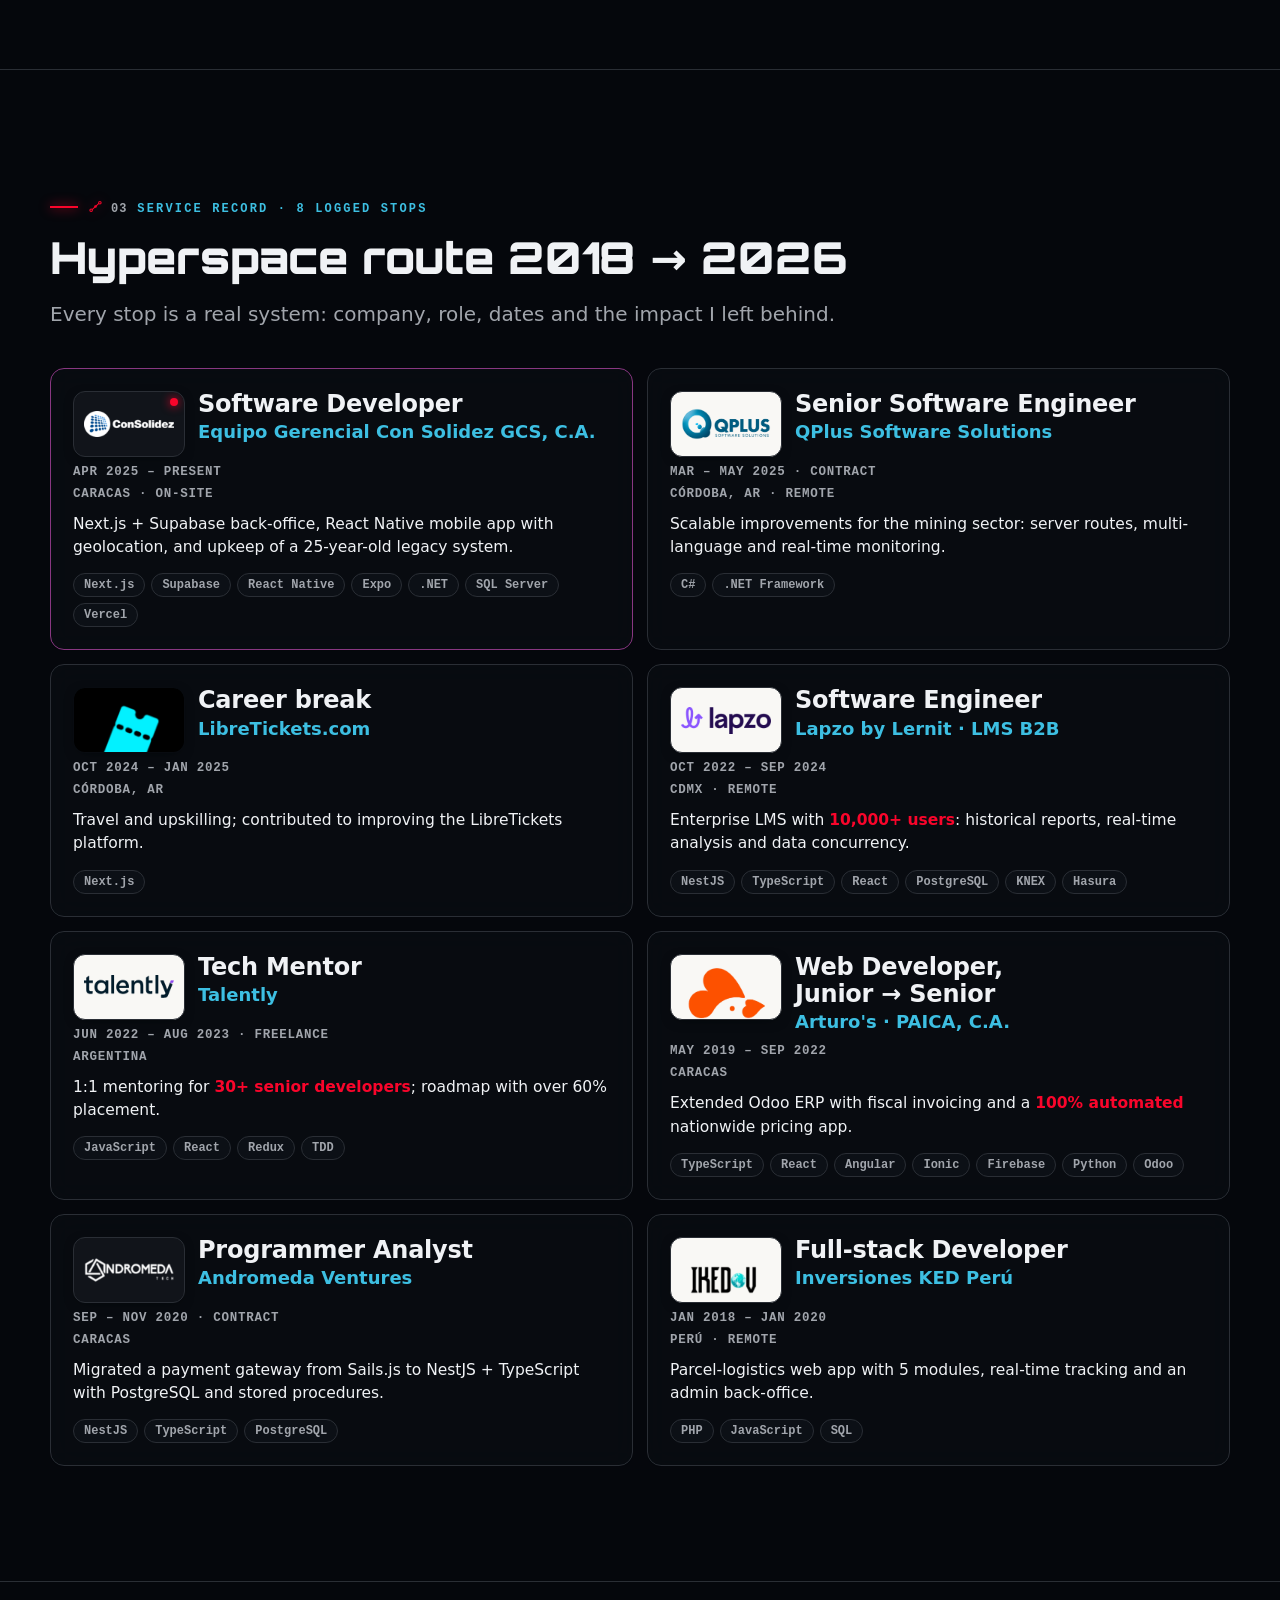
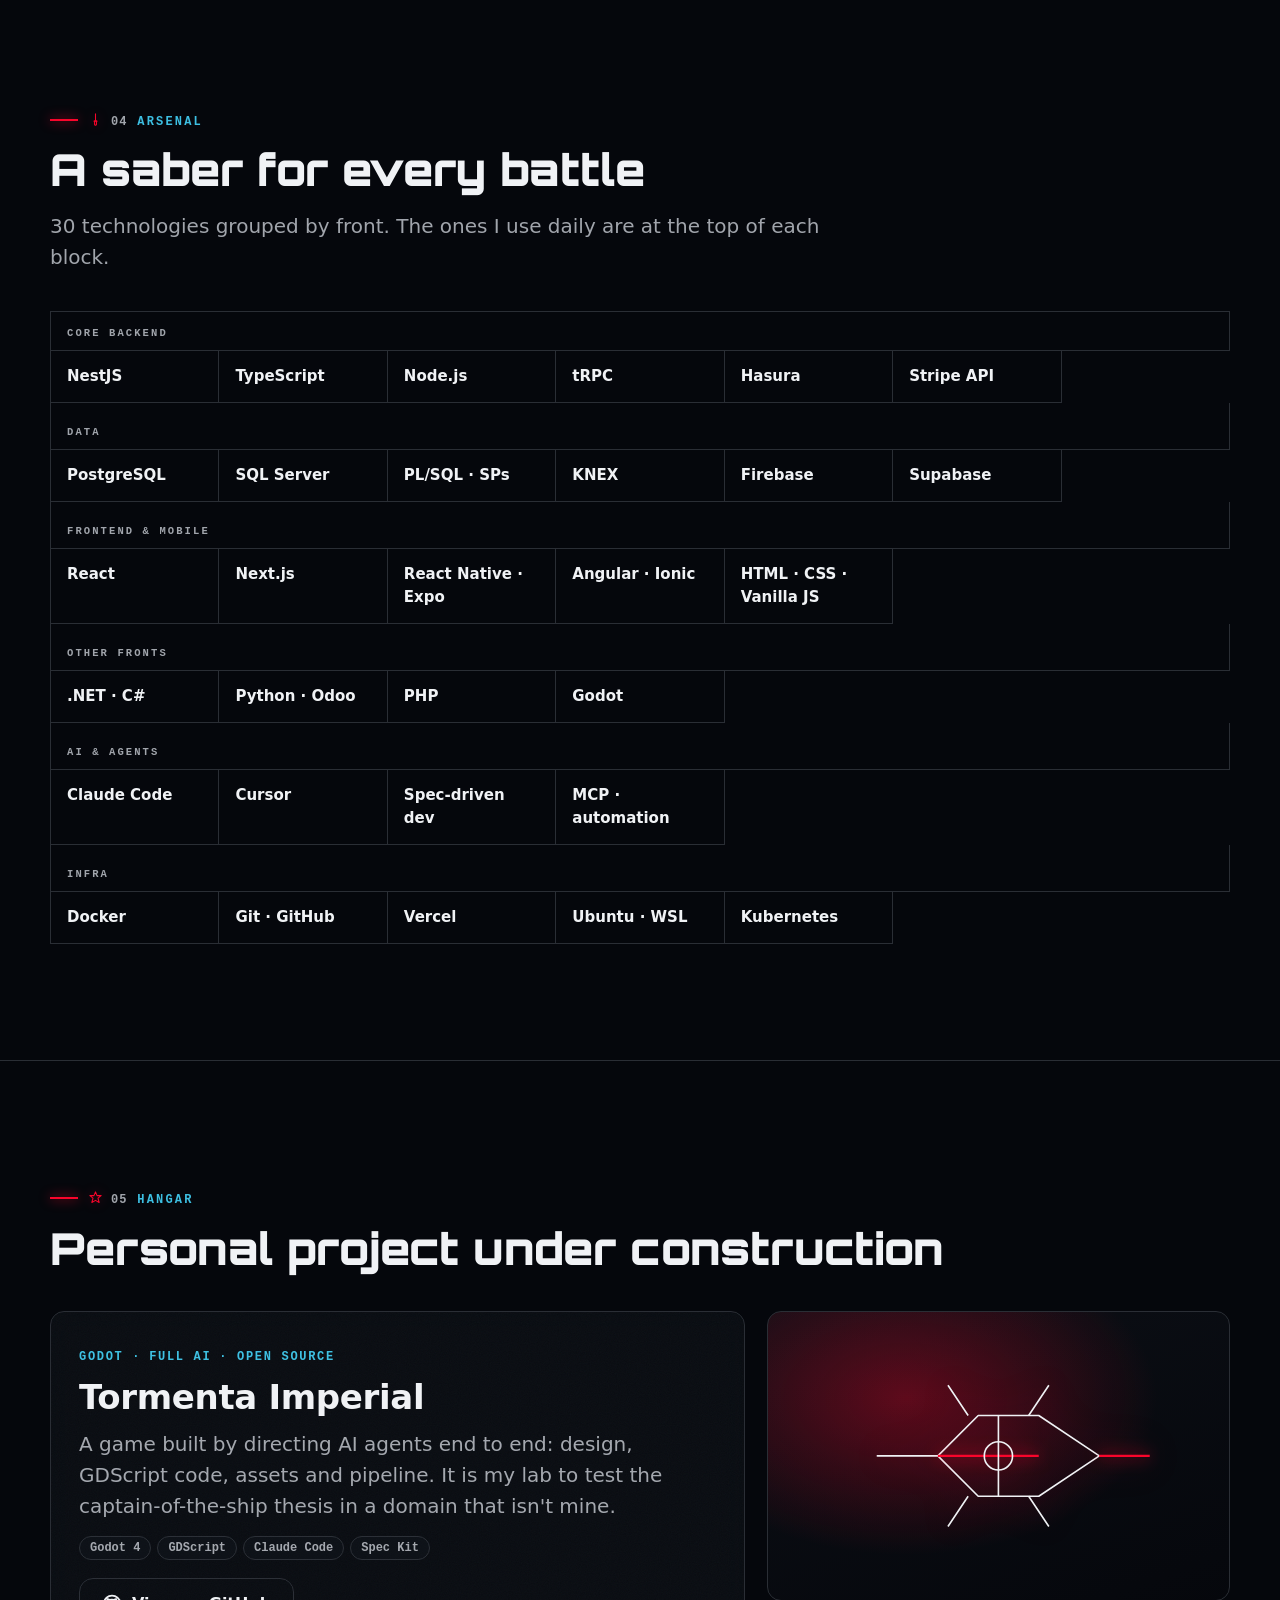
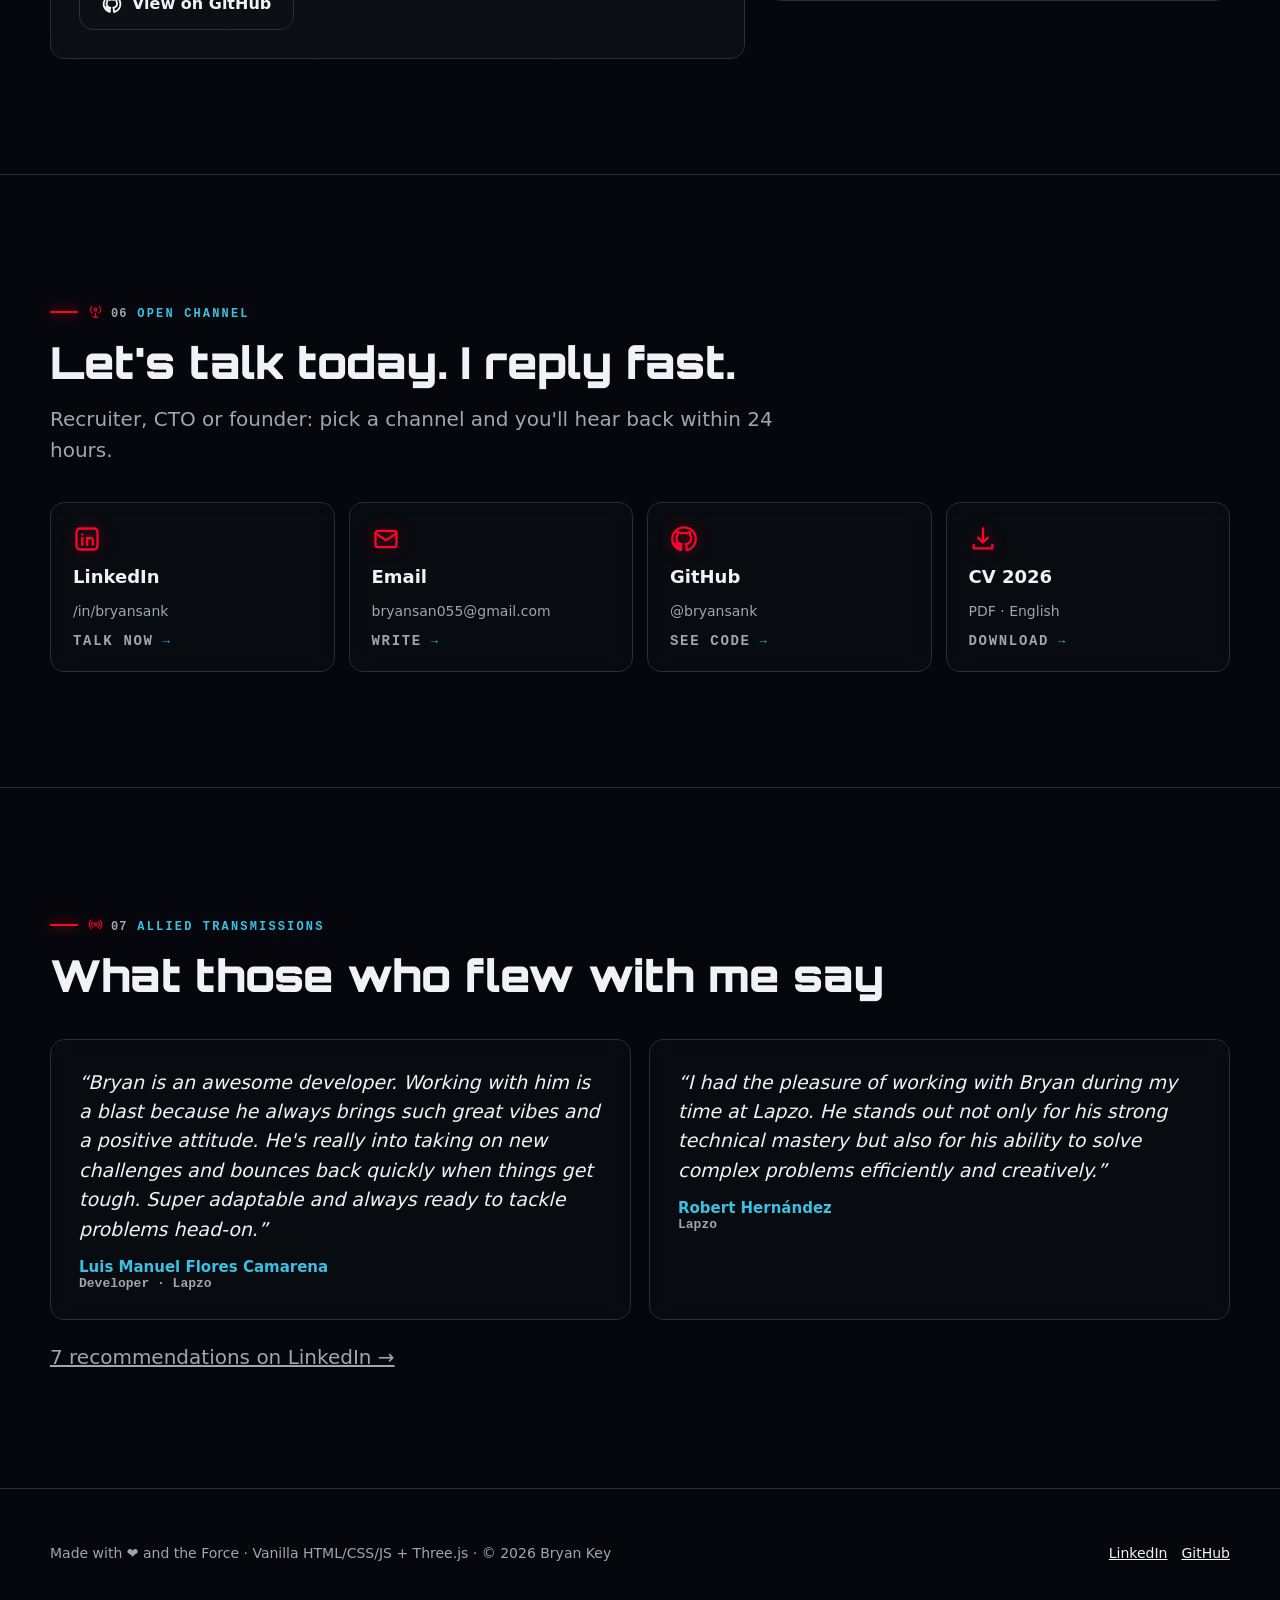
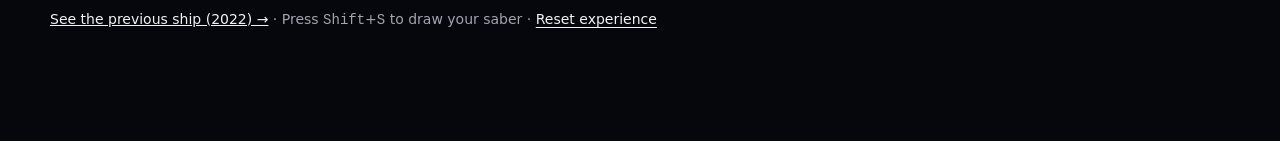
==== commit 0ee50f74: "Compactar la hoja de servicio y el arsenal Experiencia: la línea de tiempo alternante pasa a una rej" ====
--- a/index.html
+++ b/index.html
@@ -82,14 +82,6 @@
 /* Ritmo editorial: cada sección separada por una línea, no por cajas */
 section+section{border-top:1px solid var(--line)}
 /* Historial comprimido */
-.more{margin-top:22px;border-top:1px solid var(--line);padding-top:18px}
-.more>summary{cursor:pointer;list-style:none;display:inline-flex;align-items:center;gap:10px;font:700 12.5px/1 var(--mono);letter-spacing:.16em;text-transform:uppercase;color:var(--muted);padding:10px 14px;border:1px solid var(--line);border-radius:999px;background:var(--glass);transition:color .2s,border-color .2s}
-.more>summary::-webkit-details-marker{display:none}
-.more>summary:hover,.more>summary:focus-visible{color:var(--fg);border-color:var(--saber)}
-.more>summary::after{content:"▾";font-size:14px;transition:transform .25s}
-.more[open]>summary::after{transform:rotate(180deg)}
-.more[open]>summary{margin-bottom:18px}
-.more .route{margin-top:0}
 .lede{color:var(--muted);max-width:62ch;margin:14px 0 0;font-size:clamp(16px,1.1vw + 10px,20px)}
 /* ---------- Top bar ---------- */
 .top{position:sticky;top:0;z-index:40;background:var(--bg);border-bottom:1px solid var(--line)}
@@ -152,19 +144,16 @@
     @keyframes crawl{from{transform:rotateX(26deg) translateY(120px) scale(.92)}to{transform:none}}
   }
 }
-/* ---------- Hoja de servicio: mapa galáctico ---------- */
-.route{list-style:none;margin:36px 0 0;padding:0;position:relative}
-.route::before{content:"";position:absolute;left:19px;top:0;bottom:0;width:2px;background:linear-gradient(var(--saber),var(--accent),var(--saber));box-shadow:0 0 14px var(--saber-soft)}
-@media (min-width:900px){.route::before{left:50%;margin-left:-1px}}
-.stop{position:relative;padding-left:56px;margin-bottom:26px}
-.stop::before{content:"";position:absolute;left:11px;top:22px;width:18px;height:18px;border-radius:50%;background:var(--bg);border:3px solid var(--saber);box-shadow:0 0 0 6px var(--bg),0 0 18px var(--saber)}
-.stop.now::before{background:var(--saber);animation:pulse 1.6s infinite}
-@media (min-width:900px){
-  .stop{width:50%;padding-left:0;padding-right:56px}
-  .stop:nth-child(even){margin-left:50%;padding-right:0;padding-left:56px}
-  .stop::before{left:auto;right:-9px}
-  .stop:nth-child(even)::before{right:auto;left:-9px}
-}
+/* ---------- Hoja de servicio: dos columnas compactas ---------- */
+.grid-exp{list-style:none;margin:clamp(26px,3vw,38px) 0 0;padding:0;display:grid;gap:14px;grid-template-columns:1fr}
+@media (min-width:840px){.grid-exp{grid-template-columns:1fr 1fr}}
+.xp{position:relative}
+.xp .card{height:100%;padding:clamp(15px,1.9vw,22px)}
+.xp.now .card{border-color:color-mix(in oklch,var(--saber) 55%,var(--line))}
+.xp.now .colog::after{content:"";position:absolute;top:6px;right:6px;width:8px;height:8px;border-radius:50%;background:var(--saber);box-shadow:0 0 10px var(--saber);animation:pulse 1.8s infinite}
+.xp .colog{position:relative}
+.sum{margin:12px 0 0;color:var(--fg);font-size:clamp(14px,.9vw + 10px,15.5px);line-height:1.5}
+.sum b{color:var(--saber)}
 .card{--mx:50%;--my:50%;position:relative;background:var(--card);border:1px solid var(--line);border-radius:var(--radius);padding:clamp(18px,2.4vw,28px);backdrop-filter:blur(12px);transform-style:preserve-3d;transition:transform .35s cubic-bezier(.2,.8,.2,1),box-shadow .35s,border-color .35s}
 /* Foco que sigue al puntero */
 .card::before{content:"";position:absolute;inset:0;border-radius:inherit;pointer-events:none;opacity:0;transition:opacity .35s;background:radial-gradient(340px circle at var(--mx) var(--my),color-mix(in oklch,var(--saber) 26%,transparent),transparent 62%)}
@@ -198,6 +187,15 @@
 .card li{margin:0 0 7px}
 .chips{display:flex;flex-wrap:wrap;gap:6px;margin-top:14px}
 .chips span{font:600 12px var(--mono);border:1px solid var(--line);border-radius:999px;padding:4px 10px;color:var(--muted);background:var(--glass)}
+/* ---------- Arsenal: rejilla densa de bordes colapsados ---------- */
+.stack-grid{display:grid;grid-template-columns:repeat(auto-fill,minmax(148px,1fr));margin-top:clamp(26px,3vw,38px);border-top:1px solid var(--line);border-left:1px solid var(--line)}
+.sg-cat{grid-column:1/-1;margin:0;padding:clamp(16px,2vw,22px) 16px 9px;border-right:1px solid var(--line);border-bottom:1px solid var(--line);font:700 10.5px/1.4 var(--mono);letter-spacing:.2em;text-transform:uppercase;color:var(--muted)}
+.sg-cat:first-child{padding-top:14px}
+.sg{position:relative;padding:14px 16px;border-right:1px solid var(--line);border-bottom:1px solid var(--line);font-weight:600;font-size:clamp(13.5px,.8vw + 9px,15px);color:var(--fg);transition:background .22s,color .22s}
+.sg::after{content:"";position:absolute;left:0;right:0;bottom:-1px;height:2px;background:var(--saber);transform:scaleX(0);transform-origin:0 50%;transition:transform .28s cubic-bezier(.2,.9,.3,1.1)}
+.sg:hover{background:var(--glass)}
+.sg:hover::after{transform:scaleX(1)}
+@media (max-width:420px){.stack-grid{grid-template-columns:1fr 1fr}.sg{padding:12px 13px}}
 /* ---------- Arsenal: empuñaduras ---------- */
 .arsenal{display:grid;gap:26px;margin-top:36px;grid-template-columns:repeat(auto-fit,minmax(min(100%,300px),1fr))}
 .cat h3{font:700 13px var(--mono);letter-spacing:.2em;text-transform:uppercase;color:var(--muted);margin-bottom:14px;display:flex;gap:8px;align-items:center}
@@ -515,68 +513,56 @@
       <p class="kicker"><svg class="kico" viewBox="0 0 24 24" aria-hidden="true" width="15" height="15"><circle cx="5" cy="18" r="2"/><circle cx="19" cy="6" r="2"/><path d="M7 16.5 17 7.5"/><circle cx="12" cy="12" r="1.3"/></svg><span class="knum">03</span><span lang="es" data-t="servicio.01">Hoja de servicio · 8 paradas registradas</span><span lang="en" data-t="servicio.01">Service record · 8 logged stops</span></p>
       <h2 id="h-servicio"><span lang="es" data-t="servicio.02">Ruta de hiperespacio 2018 → 2026</span><span lang="en" data-t="servicio.02">Hyperspace route 2018 → 2026</span></h2>
       <p class="lede"><span lang="es" data-t="servicio.03">Cada parada, un sistema real: empresa, rol, fechas y el impacto que dejé.</span><span lang="en" data-t="servicio.03">Every stop is a real system: company, role, dates and the impact I left behind.</span></p>
-      <ol class="route"><li class="stop now reveal"><article class="card tilt">
+      <ol class="grid-exp">
+        <li class="xp now"><article class="card tilt">
           <header><figure class="colog on-dark"><img src="./assets/logos/consolidez.png" alt="Consolidez (GCS)" width="62" height="62" loading="lazy" decoding="async"></figure><div class="htxt"><h3><span lang="es" data-t="servicio.04">Desarrollador de software</span><span lang="en" data-t="servicio.04">Software Developer</span></h3><span class="co">Equipo Gerencial Con Solidez GCS, C.A.</span></div></header>
           <time datetime="2025-04"><span lang="es" data-t="servicio.05">abr 2025 – actualidad</span><span lang="en" data-t="servicio.05">Apr 2025 – present</span></time><span class="loc">Caracas · <span lang="es" data-t="servicio.06">presencial</span><span lang="en" data-t="servicio.06">on-site</span></span>
-          <ul lang="es" data-t="servicio.07"><li>Backoffice Next.js + Supabase en Vercel con flujos administrativos para la operación interna.</li><li>App móvil React Native (Expo): clientes, pedidos, pagos y precios con geolocalización y Maps para operación en campo.</li><li>Cuestionarios dinámicos configurables y mantenimiento de un legacy React + .NET 4.5 + SQL Server con 25 años de historia: errores críticos corregidos en menos de 2 semanas.</li></ul>
-          <ul lang="en" data-t="servicio.07"><li>Next.js + Supabase back-office on Vercel with administrative workflows for internal operations.</li><li>React Native (Expo) mobile app: customers, orders, payments and pricing with geolocation and Maps for field work.</li><li>Configurable dynamic questionnaires and maintenance of a 25-year-old React + .NET 4.5 + SQL Server legacy: critical bugs fixed in under 2 weeks.</li></ul>
+          <p class="sum"><span lang="es" data-t="servicio.07">Backoffice en Next.js + Supabase, app móvil React Native con geolocalización y mantenimiento de un legacy de 25 años.</span><span lang="en" data-t="servicio.07">Next.js + Supabase back-office, React Native mobile app with geolocation, and upkeep of a 25-year-old legacy system.</span></p>
           <div class="chips"><span>Next.js</span><span>Supabase</span><span>React Native</span><span>Expo</span><span>.NET</span><span>SQL Server</span><span>Vercel</span></div>
         </article></li>
-        <li class="stop reveal"><article class="card tilt">
+        <li class="xp"><article class="card tilt">
           <header><figure class="colog on-light"><img src="./assets/logos/qplus.png" alt="QPlus Software Solutions" width="62" height="62" loading="lazy" decoding="async"></figure><div class="htxt"><h3>Senior Software Engineer</h3><span class="co">QPlus Software Solutions</span></div></header>
           <time datetime="2025-03"><span lang="es" data-t="servicio.08">mar – may 2025 · contrato</span><span lang="en" data-t="servicio.08">Mar – May 2025 · contract</span></time><span class="loc">Córdoba, AR · <span lang="es" data-t="servicio.09">remoto</span><span lang="en" data-t="servicio.09">remote</span></span>
-          <ul lang="es" data-t="servicio.10"><li>Mejoras escalables para el sector minero: organización de rutas de servidor, integración multi-idioma y monitoreo en tiempo real de cambios mecánicos y su rentabilidad.</li></ul>
-          <ul lang="en" data-t="servicio.10"><li>Scalable improvements for the mining sector: server route organization, multi-language integration and real-time monitoring of mechanical changes and their profitability.</li></ul>
+          <p class="sum"><span lang="es" data-t="servicio.10">Mejoras escalables para el sector minero: rutas de servidor, multi-idioma y monitoreo en tiempo real.</span><span lang="en" data-t="servicio.10">Scalable improvements for the mining sector: server routes, multi-language and real-time monitoring.</span></p>
           <div class="chips"><span>C#</span><span>.NET Framework</span></div>
         </article></li>
-        <li class="stop reveal"><article class="card tilt">
+        <li class="xp"><article class="card tilt">
           <header><figure class="colog has-bg"><img src="./assets/logos/libretickets.png" alt="LibreTickets" width="62" height="62" loading="lazy" decoding="async"></figure><div class="htxt"><h3><span lang="es" data-t="servicio.11">Descanso profesional</span><span lang="en" data-t="servicio.11">Career break</span></h3><span class="co">LibreTickets.com</span></div></header>
           <time datetime="2024-10"><span lang="es" data-t="servicio.12">oct 2024 – ene 2025</span><span lang="en" data-t="servicio.12">Oct 2024 – Jan 2025</span></time><span class="loc">Córdoba, AR</span>
-          <ul lang="es" data-t="servicio.13"><li>Viaje y upskilling; colaboré en la mejora de la plataforma LibreTickets (Next.js) como crecimiento personal.</li></ul>
-          <ul lang="en" data-t="servicio.13"><li>Travel and upskilling; contributed to improving the LibreTickets platform (Next.js) as personal growth.</li></ul>
+          <p class="sum"><span lang="es" data-t="servicio.13">Viaje y upskilling; colaboré en la mejora de la plataforma LibreTickets.</span><span lang="en" data-t="servicio.13">Travel and upskilling; contributed to improving the LibreTickets platform.</span></p>
           <div class="chips"><span>Next.js</span></div>
         </article></li>
-        <li class="stop reveal"><article class="card tilt">
+        <li class="xp"><article class="card tilt">
           <header><figure class="colog on-light"><img src="./assets/logos/lapzo.png" alt="Lapzo" width="62" height="62" loading="lazy" decoding="async"></figure><div class="htxt"><h3>Software Engineer</h3><span class="co">Lapzo by Lernit · LMS B2B</span></div></header>
           <time datetime="2022-10"><span lang="es" data-t="servicio.14">oct 2022 – sep 2024</span><span lang="en" data-t="servicio.14">Oct 2022 – Sep 2024</span></time><span class="loc">CDMX · <span lang="es" data-t="servicio.15">remoto</span><span lang="en" data-t="servicio.15">remote</span></span>
-          <ul lang="es" data-t="servicio.16"><li>Ciclo completo de creación y migración de un LMS empresarial con <b>+10 000 usuarios</b>; enfoque backend.</li><li>Tiempos de carga optimizados, reportes históricos, análisis en tiempo real a Excel y concurrencia de datos.</li><li>Vistas de alto impacto visual que hoy sostienen las demos de ventas.</li></ul>
-          <ul lang="en" data-t="servicio.16"><li>Full build and migration cycle of an enterprise LMS with <b>10,000+ users</b>; backend focus.</li><li>Optimized load times, historical reports, real-time analysis to Excel and data concurrency.</li><li>High-impact views that still power the sales demos.</li></ul>
+          <p class="sum"><span lang="es" data-t="servicio.16">LMS empresarial con <b>+10 000 usuarios</b>: reportes históricos, análisis en tiempo real y concurrencia de datos.</span><span lang="en" data-t="servicio.16">Enterprise LMS with <b>10,000+ users</b>: historical reports, real-time analysis and data concurrency.</span></p>
           <div class="chips"><span>NestJS</span><span>TypeScript</span><span>React</span><span>PostgreSQL</span><span>KNEX</span><span>Hasura</span></div>
         </article></li>
-        <li class="stop reveal"><article class="card tilt">
+        <li class="xp"><article class="card tilt">
           <header><figure class="colog on-light"><img src="./assets/logos/talently.png" alt="Talently" width="62" height="62" loading="lazy" decoding="async"></figure><div class="htxt"><h3>Tech Mentor</h3><span class="co">Talently</span></div></header>
           <time datetime="2022-06"><span lang="es" data-t="servicio.17">jun 2022 – ago 2023 · autónomo</span><span lang="en" data-t="servicio.17">Jun 2022 – Aug 2023 · freelance</span></time><span class="loc">Argentina</span>
-          <ul lang="es" data-t="servicio.18"><li>Mentoría 1:1 a <b>+30 desarrolladores</b> senior para pruebas técnicas y proyectos; roadmap con más del 60 % de colocación en los empleos deseados.</li></ul>
-          <ul lang="en" data-t="servicio.18"><li>1:1 mentoring of <b>30+ senior developers</b> for technical interviews and projects; roadmap with over 60% placement into the jobs they wanted.</li></ul>
+          <p class="sum"><span lang="es" data-t="servicio.18">Mentoría 1:1 a <b>+30 desarrolladores</b> senior; roadmap con más del 60 % de colocación.</span><span lang="en" data-t="servicio.18">1:1 mentoring for <b>30+ senior developers</b>; roadmap with over 60% placement.</span></p>
           <div class="chips"><span>JavaScript</span><span>React</span><span>Redux</span><span>TDD</span></div>
         </article></li>
-        </ol>
-      <details class="more">
-        <summary><span lang="es" data-t="servicio.19">Historial anterior · 3 paradas (2018–2022)</span><span lang="en" data-t="servicio.19">Earlier history · 3 stops (2018–2022)</span></summary>
-        <ol class="route" start="6">
-<li class="stop reveal"><article class="card tilt">
+        <li class="xp"><article class="card tilt">
           <header><figure class="colog on-light"><img src="./assets/logos/arturos.png" alt="Arturo's" width="62" height="62" loading="lazy" decoding="async"></figure><div class="htxt"><h3><span lang="es" data-t="servicio.20">Programador Web Junior → Senior</span><span lang="en" data-t="servicio.20">Web Developer, Junior → Senior</span></h3><span class="co">Arturo's · PAICA, C.A.</span></div></header>
           <time datetime="2019-05"><span lang="es" data-t="servicio.21">may 2019 – sep 2022</span><span lang="en" data-t="servicio.21">May 2019 – Sep 2022</span></time><span class="loc">Caracas</span>
-          <ul lang="es" data-t="servicio.22"><li>Extendí Odoo ERP con JavaScript y Python: facturación fiscal (.chk con IGTF) para Aloha, eliminando módulos de terceros.</li><li>App móvil/desktop de tasa y precios en restaurantes a nivel nacional: <b>100 % automatizado</b>, 0 % manipulación manual.</li><li>Sitio oficial, monitoreo help-desk híbrido, migración responsive de SharePoint 2010 y reportes XML→JSON.</li></ul>
-          <ul lang="en" data-t="servicio.22"><li>Extended Odoo ERP with JavaScript and Python: fiscal invoicing (.chk with IGTF) for Aloha, removing third-party modules.</li><li>Nationwide restaurant price/exchange-rate app: <b>100% automated</b>, 0% manual handling.</li><li>Official website, hybrid help-desk monitoring, responsive SharePoint 2010 migration and XML→JSON reports.</li></ul>
+          <p class="sum"><span lang="es" data-t="servicio.19">Odoo ERP extendido con facturación fiscal y app de precios <b>100 % automatizada</b> a nivel nacional.</span><span lang="en" data-t="servicio.19">Extended Odoo ERP with fiscal invoicing and a <b>100% automated</b> nationwide pricing app.</span></p>
           <div class="chips"><span>TypeScript</span><span>React</span><span>Angular</span><span>Ionic</span><span>Firebase</span><span>Python</span><span>Odoo</span></div>
         </article></li>
-        <li class="stop reveal"><article class="card tilt">
+        <li class="xp"><article class="card tilt">
           <header><figure class="colog on-dark"><img src="./assets/logos/andromeda.png" alt="Andromeda Ventures" width="62" height="62" loading="lazy" decoding="async"></figure><div class="htxt"><h3><span lang="es" data-t="servicio.23">Analista Programador</span><span lang="en" data-t="servicio.23">Programmer Analyst</span></h3><span class="co">Andromeda Ventures</span></div></header>
           <time datetime="2020-09"><span lang="es" data-t="servicio.24">sep – nov 2020 · contrato</span><span lang="en" data-t="servicio.24">Sep – Nov 2020 · contract</span></time><span class="loc">Caracas</span>
-          <ul lang="es" data-t="servicio.25"><li>Migré una pasarela de pagos de Sails.js a NestJS + TypeScript con ORMs y stored procedures en PostgreSQL (RxJS, Redux, SOAP): código más legible y escalable.</li></ul>
-          <ul lang="en" data-t="servicio.25"><li>Migrated a payment gateway from Sails.js to NestJS + TypeScript with ORMs and PostgreSQL stored procedures (RxJS, Redux, SOAP): more readable, scalable code.</li></ul>
+          <p class="sum"><span lang="es" data-t="servicio.22">Migré una pasarela de pagos de Sails.js a NestJS + TypeScript con PostgreSQL y stored procedures.</span><span lang="en" data-t="servicio.22">Migrated a payment gateway from Sails.js to NestJS + TypeScript with PostgreSQL and stored procedures.</span></p>
           <div class="chips"><span>NestJS</span><span>TypeScript</span><span>PostgreSQL</span></div>
         </article></li>
-        <li class="stop reveal"><article class="card tilt">
+        <li class="xp"><article class="card tilt">
           <header><figure class="colog on-light"><img src="./assets/logos/ked.png" alt="Inversiones KED Perú" width="62" height="62" loading="lazy" decoding="async"></figure><div class="htxt"><h3>Full-stack Developer</h3><span class="co">Inversiones KED Perú</span></div></header>
           <time datetime="2018-01"><span lang="es" data-t="servicio.26">ene 2018 – ene 2020</span><span lang="en" data-t="servicio.26">Jan 2018 – Jan 2020</span></time><span class="loc">Perú · <span lang="es" data-t="servicio.27">remoto</span><span lang="en" data-t="servicio.27">remote</span></span>
-          <ul lang="es" data-t="servicio.28"><li>App web de paquetería con 5 módulos, tracking en tiempo real y backoffice; optimización de cargas.</li></ul>
-          <ul lang="en" data-t="servicio.28"><li>Parcel-logistics web app with 5 modules, real-time tracking and back-office; load-time optimization.</li></ul>
+          <p class="sum"><span lang="es" data-t="servicio.25">App web de paquetería con 5 módulos, tracking en tiempo real y backoffice de administración.</span><span lang="en" data-t="servicio.25">Parcel-logistics web app with 5 modules, real-time tracking and an admin back-office.</span></p>
           <div class="chips"><span>PHP</span><span>JavaScript</span><span>SQL</span></div>
         </article></li>
-              </ol>
-      </details>
+      </ol>
     </div>
   </section>
 
@@ -585,50 +571,45 @@
     <div class="wrap">
       <p class="kicker"><svg class="kico" viewBox="0 0 24 24" aria-hidden="true" width="15" height="15"><rect x="10.5" y="14" width="3" height="7" rx="1"/><path d="M12 13V3"/><path d="M9.6 14.6h4.8"/></svg><span class="knum">04</span>Arsenal</p>
       <h2 id="h-arsenal"><span lang="es" data-t="arsenal.01">Un sable por cada batalla</span><span lang="en" data-t="arsenal.01">A saber for every battle</span></h2>
-      <p class="lede"><span lang="es" data-t="arsenal.02">Tócalos o pásales el cursor: cada empuñadura enciende su hoja.</span><span lang="en" data-t="arsenal.02">Tap them or hover: every hilt ignites its blade.</span></p>
-      <div class="arsenal">
-        <div class="cat reveal" style="--cat:var(--saber)"><h3>Core backend</h3><ul class="hilts">
-          <li><button type="button" class="hilt" style="--cat:var(--saber)"><span class="grip"></span>NestJS<span class="blade"></span></button></li>
-          <li><button type="button" class="hilt" style="--cat:var(--saber)"><span class="grip"></span>TypeScript<span class="blade"></span></button></li>
-          <li><button type="button" class="hilt" style="--cat:var(--saber)"><span class="grip"></span>Node.js<span class="blade"></span></button></li>
-          <li><button type="button" class="hilt" style="--cat:var(--saber)"><span class="grip"></span>tRPC<span class="blade"></span></button></li>
-          <li><button type="button" class="hilt" style="--cat:var(--saber)"><span class="grip"></span>Hasura<span class="blade"></span></button></li>
-          <li><button type="button" class="hilt" style="--cat:var(--saber)"><span class="grip"></span>Stripe API<span class="blade"></span></button></li>
-        </ul></div>
-        <div class="cat reveal" style="--cat:var(--accent)"><h3><span lang="es" data-t="arsenal.03">Datos</span><span lang="en" data-t="arsenal.03">Data</span></h3><ul class="hilts">
-          <li><button type="button" class="hilt" style="--cat:var(--accent)"><span class="grip"></span>PostgreSQL<span class="blade"></span></button></li>
-          <li><button type="button" class="hilt" style="--cat:var(--accent)"><span class="grip"></span>SQL Server<span class="blade"></span></button></li>
-          <li><button type="button" class="hilt" style="--cat:var(--accent)"><span class="grip"></span>PL/SQL · SPs<span class="blade"></span></button></li>
-          <li><button type="button" class="hilt" style="--cat:var(--accent)"><span class="grip"></span>KNEX<span class="blade"></span></button></li>
-          <li><button type="button" class="hilt" style="--cat:var(--accent)"><span class="grip"></span>Firebase<span class="blade"></span></button></li>
-          <li><button type="button" class="hilt" style="--cat:var(--accent)"><span class="grip"></span>Supabase<span class="blade"></span></button></li>
-        </ul></div>
-        <div class="cat reveal" style="--cat:var(--saber)"><h3>Frontend & mobile</h3><ul class="hilts">
-          <li><button type="button" class="hilt" style="--cat:var(--saber)"><span class="grip"></span>React<span class="blade"></span></button></li>
-          <li><button type="button" class="hilt" style="--cat:var(--saber)"><span class="grip"></span>Next.js<span class="blade"></span></button></li>
-          <li><button type="button" class="hilt" style="--cat:var(--saber)"><span class="grip"></span>React Native · Expo<span class="blade"></span></button></li>
-          <li><button type="button" class="hilt" style="--cat:var(--saber)"><span class="grip"></span>Angular · Ionic<span class="blade"></span></button></li>
-          <li><button type="button" class="hilt" style="--cat:var(--saber)"><span class="grip"></span>HTML · CSS · Vanilla JS<span class="blade"></span></button></li>
-        </ul></div>
-        <div class="cat reveal" style="--cat:var(--accent)"><h3><span lang="es" data-t="arsenal.04">Otros frentes</span><span lang="en" data-t="arsenal.04">Other fronts</span></h3><ul class="hilts">
-          <li><button type="button" class="hilt" style="--cat:var(--accent)"><span class="grip"></span>.NET · C#<span class="blade"></span></button></li>
-          <li><button type="button" class="hilt" style="--cat:var(--accent)"><span class="grip"></span>Python · Odoo<span class="blade"></span></button></li>
-          <li><button type="button" class="hilt" style="--cat:var(--accent)"><span class="grip"></span>PHP<span class="blade"></span></button></li>
-          <li><button type="button" class="hilt" style="--cat:var(--accent)"><span class="grip"></span>Godot<span class="blade"></span></button></li>
-        </ul></div>
-        <div class="cat reveal" style="--cat:var(--saber)"><h3><span lang="es" data-t="arsenal.05">IA y agentes</span><span lang="en" data-t="arsenal.05">AI & agents</span></h3><ul class="hilts">
-          <li><button type="button" class="hilt" style="--cat:var(--saber)"><span class="grip"></span>Claude Code<span class="blade"></span></button></li>
-          <li><button type="button" class="hilt" style="--cat:var(--saber)"><span class="grip"></span>Cursor<span class="blade"></span></button></li>
-          <li><button type="button" class="hilt" style="--cat:var(--saber)"><span class="grip"></span>Spec-driven dev<span class="blade"></span></button></li>
-          <li><button type="button" class="hilt" style="--cat:var(--saber)"><span class="grip"></span>MCP · <span lang="es" data-t="arsenal.06">automatización</span><span lang="en" data-t="arsenal.06">automation</span><span class="blade"></span></button></li>
-        </ul></div>
-        <div class="cat reveal" style="--cat:var(--accent)"><h3>Infra</h3><ul class="hilts">
-          <li><button type="button" class="hilt" style="--cat:var(--accent)"><span class="grip"></span>Docker<span class="blade"></span></button></li>
-          <li><button type="button" class="hilt" style="--cat:var(--accent)"><span class="grip"></span>Git · GitHub<span class="blade"></span></button></li>
-          <li><button type="button" class="hilt" style="--cat:var(--accent)"><span class="grip"></span>Vercel<span class="blade"></span></button></li>
-          <li><button type="button" class="hilt" style="--cat:var(--accent)"><span class="grip"></span>Ubuntu · WSL<span class="blade"></span></button></li>
-          <li><button type="button" class="hilt" style="--cat:var(--accent)"><span class="grip"></span>Kubernetes<span class="blade"></span></button></li>
-        </ul></div>
+      <p class="lede"><span lang="es" data-t="arsenal.02">30 tecnologías agrupadas por frente. Las que uso a diario están arriba de cada bloque.</span><span lang="en" data-t="arsenal.02">30 technologies grouped by front. The ones I use daily are at the top of each block.</span></p>
+      <div class="stack-grid">
+        <h3 class="sg-cat">Core backend</h3>
+        <span class="sg">NestJS</span>
+        <span class="sg">TypeScript</span>
+        <span class="sg">Node.js</span>
+        <span class="sg">tRPC</span>
+        <span class="sg">Hasura</span>
+        <span class="sg">Stripe API</span>
+        <h3 class="sg-cat"><span lang="es" data-t="arsenal.03">Datos</span><span lang="en" data-t="arsenal.03">Data</span></h3>
+        <span class="sg">PostgreSQL</span>
+        <span class="sg">SQL Server</span>
+        <span class="sg">PL/SQL · SPs</span>
+        <span class="sg">KNEX</span>
+        <span class="sg">Firebase</span>
+        <span class="sg">Supabase</span>
+        <h3 class="sg-cat">Frontend & mobile</h3>
+        <span class="sg">React</span>
+        <span class="sg">Next.js</span>
+        <span class="sg">React Native · Expo</span>
+        <span class="sg">Angular · Ionic</span>
+        <span class="sg">HTML · CSS · Vanilla JS</span>
+        <h3 class="sg-cat"><span lang="es" data-t="arsenal.04">Otros frentes</span><span lang="en" data-t="arsenal.04">Other fronts</span></h3>
+        <span class="sg">.NET · C#</span>
+        <span class="sg">Python · Odoo</span>
+        <span class="sg">PHP</span>
+        <span class="sg">Godot</span>
+        <h3 class="sg-cat"><span lang="es" data-t="arsenal.05">IA y agentes</span><span lang="en" data-t="arsenal.05">AI & agents</span></h3>
+        <span class="sg">Claude Code</span>
+        <span class="sg">Cursor</span>
+        <span class="sg">Spec-driven dev</span>
+        <span class="sg">MCP · <span lang="es" data-t="arsenal.06">automatización</span><span lang="en" data-t="arsenal.06">automation</span></span>
+        <h3 class="sg-cat">Infra</h3>
+        <span class="sg">Docker</span>
+        <span class="sg">Git · GitHub</span>
+        <span class="sg">Vercel</span>
+        <span class="sg">Ubuntu · WSL</span>
+        <span class="sg">Kubernetes</span>
+      </div>
       </div>
     </div>
   </section>
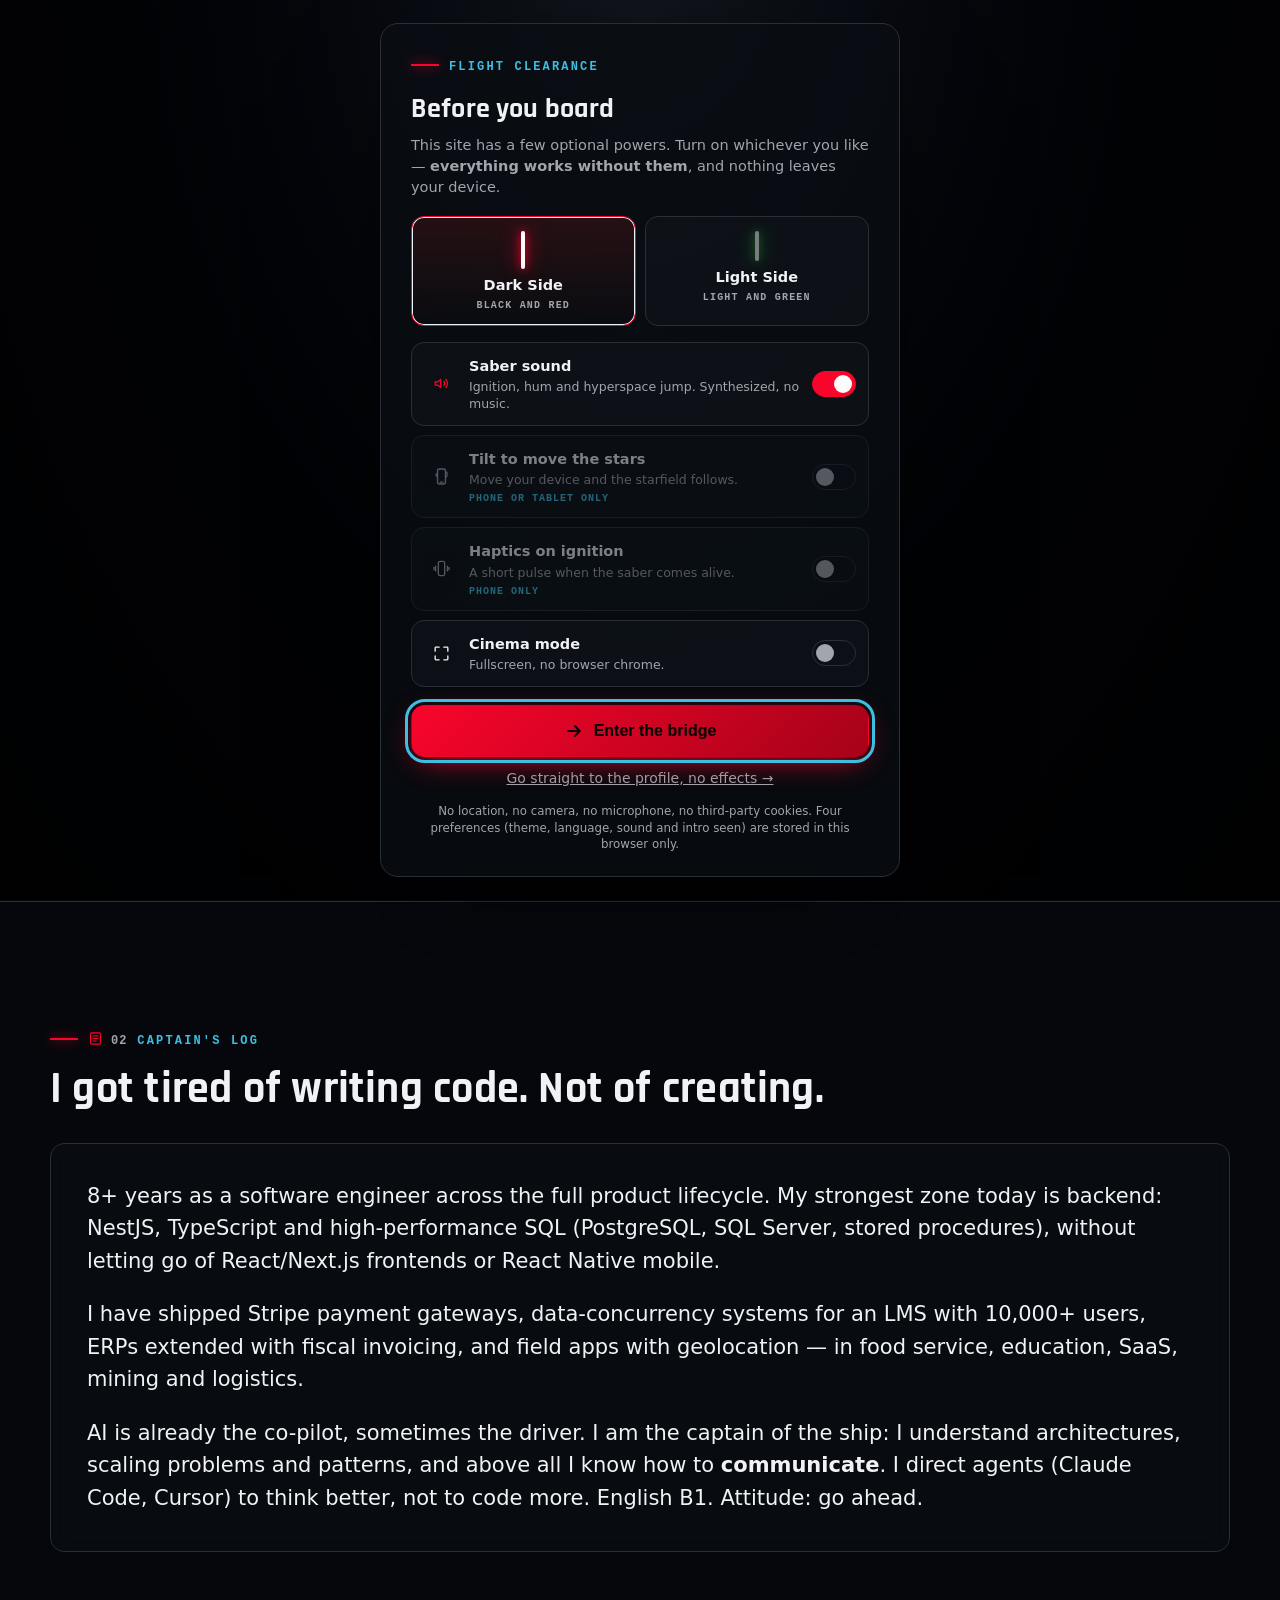
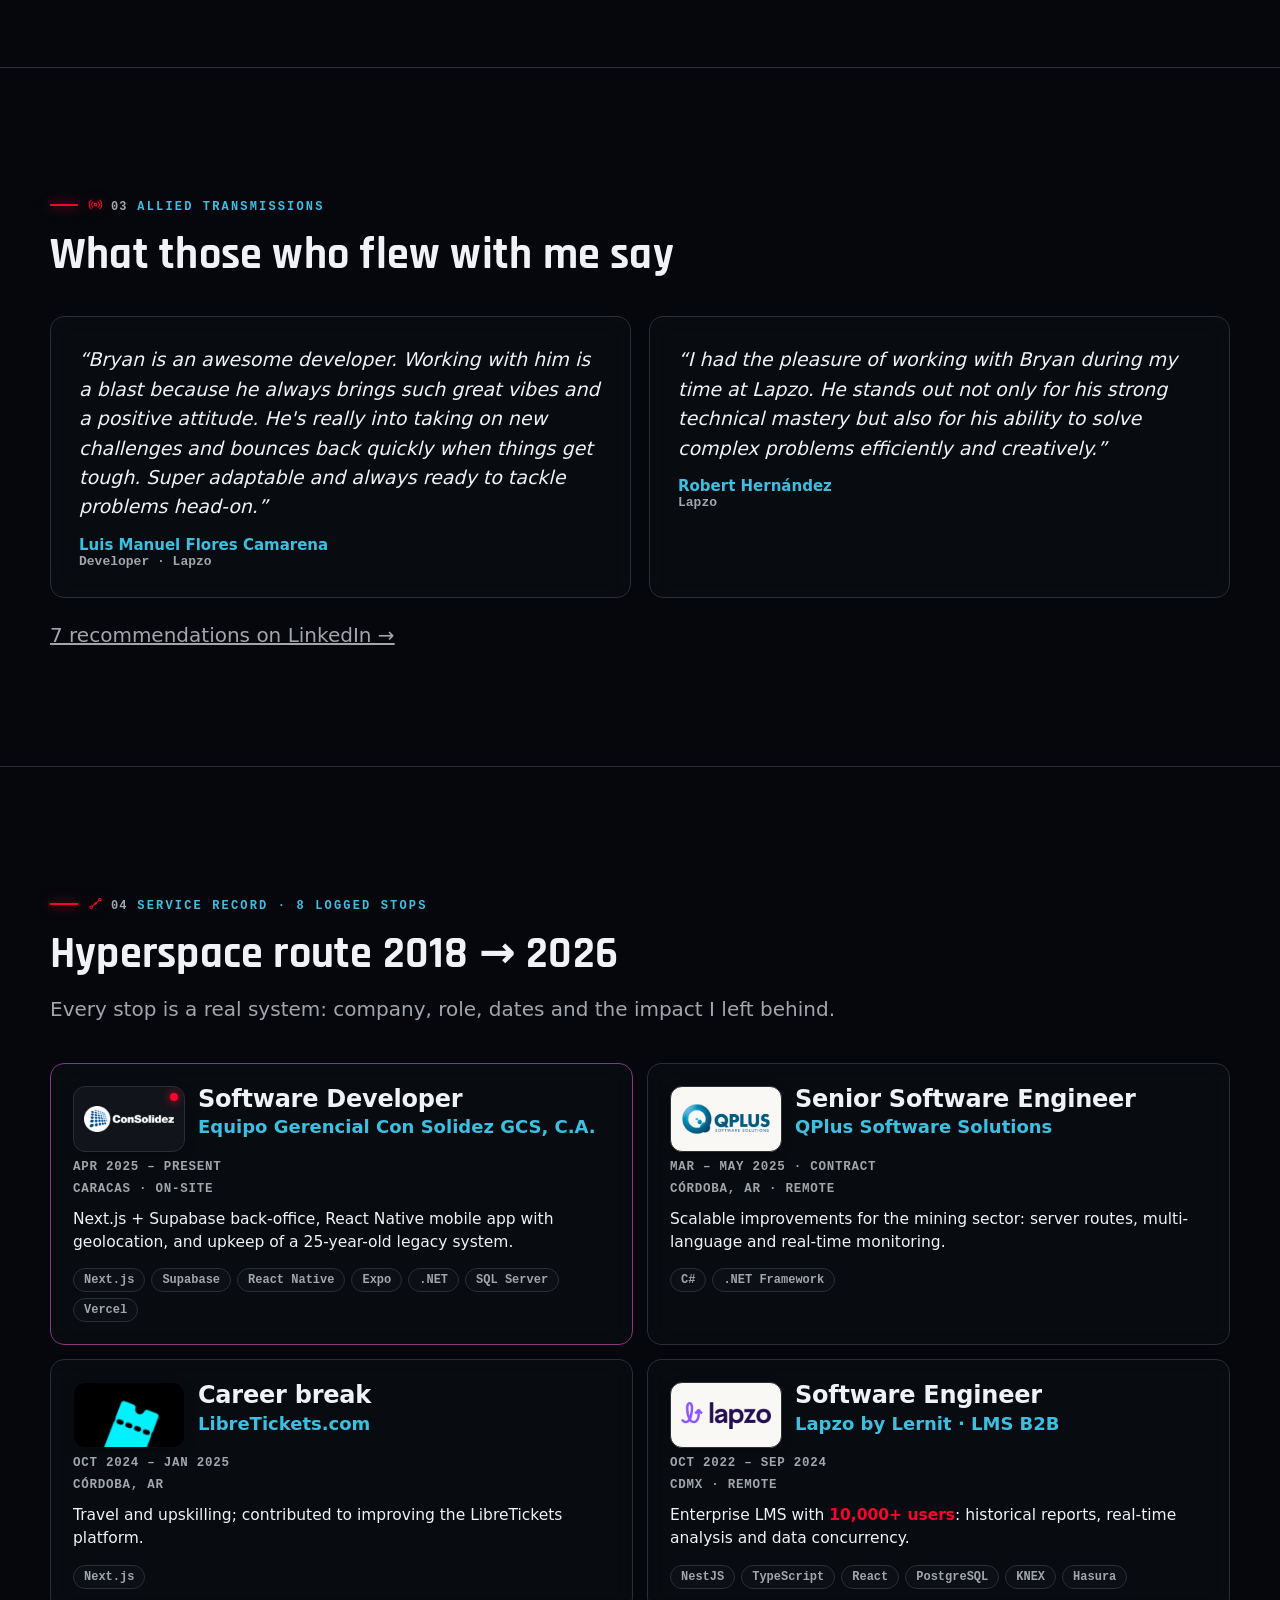
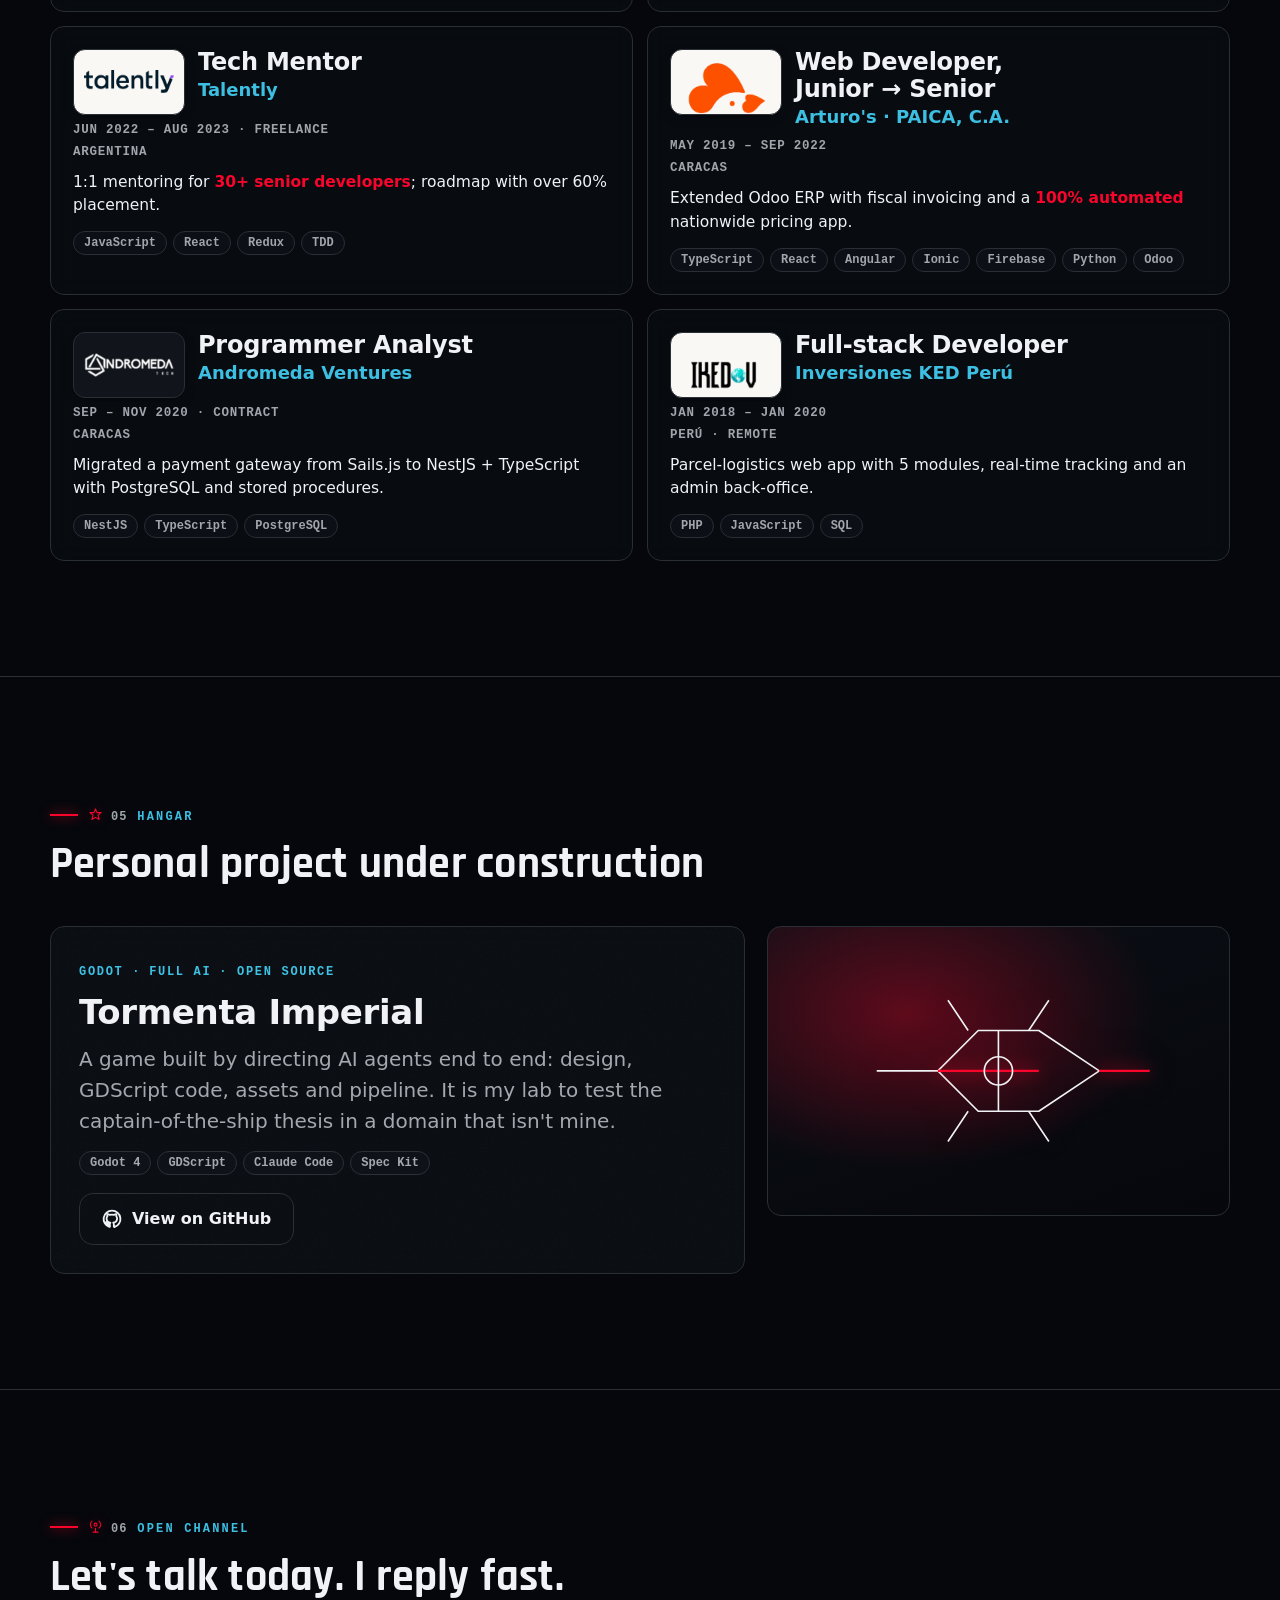
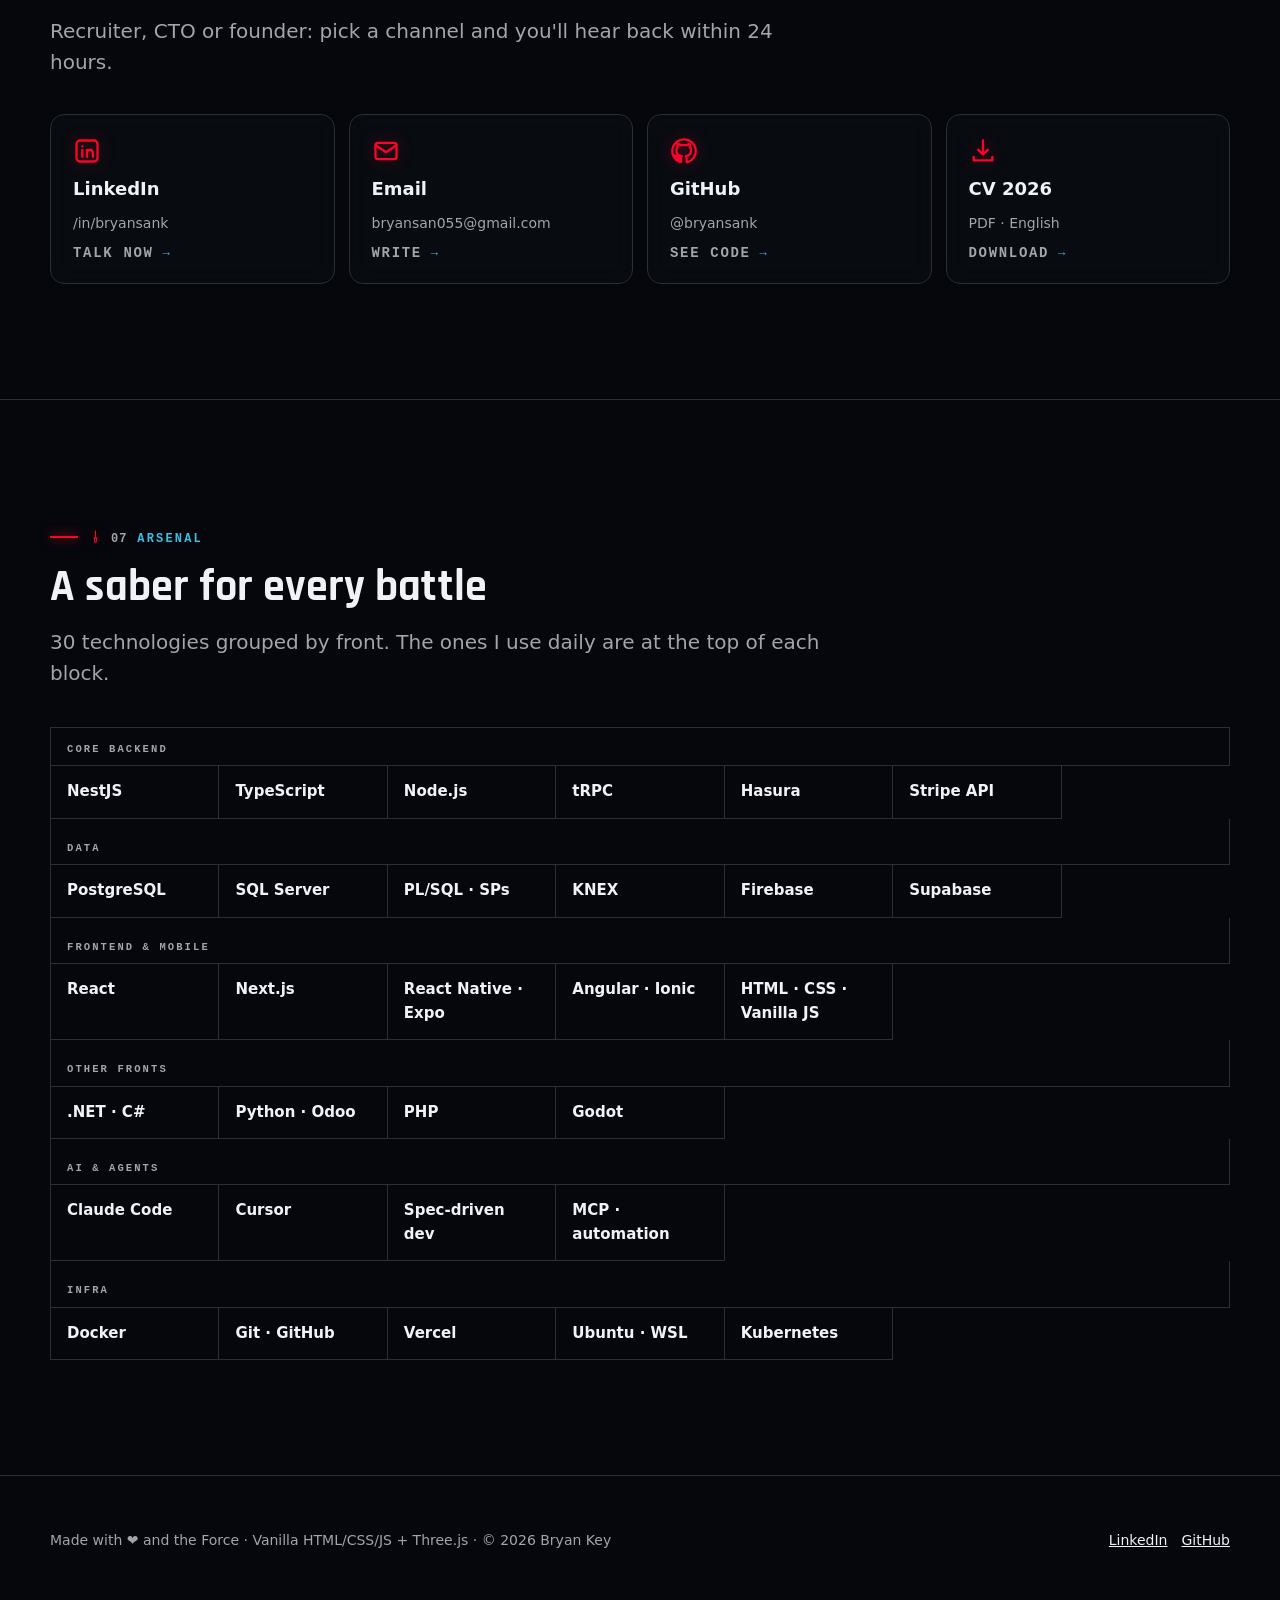
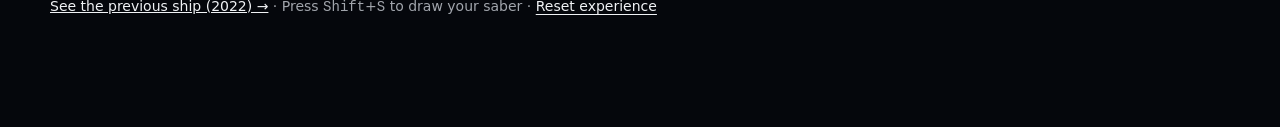
==== commit abe89e10: "3D en teléfono, holograma legible y orden de secciones Nave, campo estelar y puente ahora se dibujan" ====
--- a/index.html
+++ b/index.html
@@ -15,8 +15,8 @@
 <link rel="preconnect" href="https://cdn.jsdelivr.net" crossorigin>
 <link rel="preconnect" href="https://fonts.googleapis.com">
 <link rel="preconnect" href="https://fonts.gstatic.com" crossorigin>
-<link rel="stylesheet" media="print" onload="this.media='all'" href="https://fonts.googleapis.com/css2?family=Orbitron:wght@700;900&display=swap">
-<noscript><link rel="stylesheet" href="https://fonts.googleapis.com/css2?family=Orbitron:wght@700;900&display=swap"></noscript>
+<link rel="stylesheet" media="print" onload="this.media='all'" href="https://fonts.googleapis.com/css2?family=Rajdhani:wght@600;700&display=swap">
+<noscript><link rel="stylesheet" href="https://fonts.googleapis.com/css2?family=Rajdhani:wght@600;700&display=swap"></noscript>
 <link rel="canonical" href="https://bryansank.github.io/">
 <noscript><style>#gate,#intro,#stars,.dock{display:none!important}.reveal{opacity:1;transform:none}</style></noscript>
 <script>
@@ -37,7 +37,7 @@
   --line:oklch(30% 0.014 265);
   --card:oklch(16% 0.014 265 / .78);--glass:oklch(20% 0.016 265 / .55);--focus:oklch(75% 0.12 220);
   --font:ui-sans-serif,system-ui,"Segoe UI",Inter,Roboto,sans-serif;--mono:ui-monospace,"Cascadia Code",Consolas,monospace;
-  --display:"Orbitron",ui-sans-serif,system-ui,"Segoe UI",sans-serif;
+  --display:"Rajdhani",ui-sans-serif,system-ui,"Segoe UI",sans-serif;
   --radius:14px;--max:1180px;--pad:clamp(16px,4vw,48px);--dock-h:64px;
   color-scheme:dark;
 }
@@ -73,7 +73,7 @@
 .wrap{width:min(100% - 2*var(--pad),var(--max));margin-inline:auto}
 section{padding-block:clamp(56px,9vw,120px);position:relative;scroll-margin-top:72px}
 h1,h2,h3{line-height:1.14;margin:0;text-wrap:balance;letter-spacing:-.01em}
-h2{font-size:clamp(22px,3.6vw,44px);font-weight:900;font-family:var(--display);letter-spacing:0;line-height:1.2}
+h2{font-size:clamp(22px,3.6vw,44px);font-weight:700;font-family:var(--display);letter-spacing:.005em;line-height:1.15}
 .kicker{font:600 clamp(10px,2.4vw,12px)/1.4 var(--mono);letter-spacing:.18em;text-transform:uppercase;color:var(--accent);margin-bottom:14px;display:flex;gap:10px;align-items:baseline;flex-wrap:nowrap}
 .kicker::before{content:"";width:clamp(16px,5vw,28px);height:2px;flex:none;background:var(--saber);box-shadow:0 0 12px var(--saber);transform:translateY(-4px)}
 .knum{color:var(--muted);font-weight:700;letter-spacing:.08em;flex:none}
@@ -87,7 +87,7 @@
 .top{position:sticky;top:0;z-index:40;background:var(--bg);border-bottom:1px solid var(--line)}
 @media (min-width:768px) and (pointer:fine){.top{backdrop-filter:blur(14px) saturate(1.3);background:color-mix(in oklch,var(--bg) 72%,transparent)}}
 .top .wrap{display:flex;align-items:center;gap:14px;min-height:60px}
-.brand{display:flex;align-items:center;gap:10px;text-decoration:none;font-weight:900;letter-spacing:.06em;font-family:var(--display);font-size:15px}
+.brand{display:flex;align-items:center;gap:10px;text-decoration:none;font-weight:700;letter-spacing:.03em;font-family:var(--display);font-size:16px}
 .brand .key{width:36px;height:36px;border-radius:10px;display:grid;place-items:center;background:linear-gradient(135deg,var(--saber),var(--accent));color:oklch(12% 0 0);box-shadow:0 0 18px var(--saber-soft);flex:none}
 .brand .key svg{display:block}
 .nav{display:none;gap:4px;margin-inline:auto}
@@ -104,7 +104,7 @@
 .pill{display:inline-flex;align-items:center;gap:10px;border:1px solid var(--line);background:var(--glass);border-radius:999px;padding:8px 14px 8px 10px;font:600 12px var(--mono);letter-spacing:.12em;text-transform:uppercase;color:var(--fg)}
 .pill i{width:10px;height:10px;border-radius:50%;background:var(--saber);box-shadow:0 0 12px var(--saber);animation:pulse 1.8s ease-in-out infinite;will-change:transform,opacity}
 @keyframes pulse{50%{transform:scale(.7);opacity:.6}}
-.hero h1{font-family:var(--display);font-size:clamp(38px,8.6vw,116px);font-weight:900;letter-spacing:-.008em;margin-top:clamp(14px,2vw,24px);text-transform:uppercase;line-height:.99}
+.hero h1{font-family:var(--display);font-size:clamp(38px,8.6vw,116px);font-weight:700;letter-spacing:.002em;margin-top:clamp(14px,2vw,24px);text-transform:uppercase;line-height:.96}
 .hero h1 .w{display:block}
 .hero h1 .l{display:inline-block;animation:drop .7s cubic-bezier(.2,.8,.2,1) both;animation-delay:calc(var(--i) * 45ms + .1s)}
 .hero h1 .w:first-child .l{text-shadow:0 3px 26px oklch(0% 0 0 / .6)}
@@ -117,7 +117,7 @@
 .btn{--c:var(--saber);appearance:none;text-decoration:none;display:inline-flex;align-items:center;gap:10px;min-height:52px;padding:0 22px;border-radius:14px;font-weight:800;font-size:16px;border:1px solid var(--line);background:var(--glass);color:var(--fg);cursor:pointer;position:relative;transition:transform .2s,box-shadow .2s,border-color .2s;will-change:transform}
 .btn svg{width:20px;height:20px;fill:none;stroke:currentColor;stroke-width:2.2;stroke-linecap:round;stroke-linejoin:round}
 .btn:hover{border-color:var(--c);box-shadow:0 0 0 1px var(--c),0 0 28px var(--saber-soft);transform:translateY(-2px)}
-.btn.primary{background:linear-gradient(135deg,var(--saber),color-mix(in oklch,var(--saber) 60%,var(--accent)));color:oklch(10% 0 0);border-color:transparent;box-shadow:0 8px 30px -8px var(--saber)}
+.btn.primary{background:linear-gradient(135deg,var(--saber),color-mix(in oklch,var(--saber) 74%,black));color:oklch(10% 0 0);border-color:transparent;box-shadow:0 8px 30px -8px var(--saber)}
 .btn.primary:hover{box-shadow:0 12px 40px -6px var(--saber)}
 .btn.ghost{background:transparent}
 .meta{display:flex;flex-wrap:wrap;gap:8px 22px;margin-top:30px;color:var(--muted);font:500 14px var(--mono)}
@@ -293,7 +293,10 @@
 .powers{list-style:none;margin:clamp(10px,1.8vh,16px) 0 0;padding:0;display:grid;gap:clamp(6px,1.1vh,9px);min-height:0;overflow:auto}
 .power{display:flex;align-items:center;gap:11px;width:100%;text-align:left;background:var(--glass);border:1px solid var(--line);border-radius:13px;padding:clamp(8px,1.4vh,12px) 12px;color:var(--fg);font:inherit;cursor:pointer;transition:border-color .2s}
 .power:hover{border-color:var(--saber)}
-.power .ico{width:34px;height:34px;flex:none;display:grid;place-items:center;border-radius:10px;background:var(--bg-2);font-size:17px}
+.power .ico{width:34px;height:34px;flex:none;display:grid;place-items:center;border-radius:10px;background:var(--bg-2)}
+.power .ico svg{width:19px;height:19px;fill:none;stroke:var(--fg);stroke-width:1.7;stroke-linecap:round;stroke-linejoin:round}
+.power[aria-checked="true"] .ico svg{stroke:var(--saber)}
+.power[disabled] .ico svg{stroke:var(--muted)}
 .power .txt{flex:1;min-width:0}
 .power .txt b{display:block;font-size:14.5px}
 .power .txt em{display:block;color:var(--muted);font-size:12.5px;line-height:1.35;font-style:normal;margin-top:2px}
@@ -309,17 +312,19 @@
 .gate-skip{margin:0;text-align:center;font-size:clamp(12.5px,1.7vh,14px);color:var(--muted)}
 .gate-note{margin:clamp(8px,1.5vh,14px) 0 0;font-size:clamp(10px,1.4vh,11.8px);color:var(--muted);text-align:center;line-height:1.4;flex:none}
 /* Pantallas bajas: se recortan los adornos antes que el contenido */
-@media (max-height:720px){.power .txt em{display:none}.power .ico{width:30px;height:30px;font-size:15px}}
+@media (max-height:720px){.power .txt em{display:none}.power .ico{width:30px;height:30px}.power .ico svg{width:16px;height:16px}}
 @media (max-height:600px){.gate-sub{display:none}.gate-card .kicker{margin-bottom:8px}}
 @media (max-height:520px){.gate-note{display:none}}
-@media (max-width:430px){.power .txt em{display:none}.power .ico{width:30px;height:30px;font-size:15px}.gate-sub{font-size:12.5px}}
+@media (max-width:430px){.power .txt em{display:none}.power .ico{width:30px;height:30px}.power .ico svg{width:16px;height:16px}.gate-sub{font-size:12.5px}}
 /* ---------- Intro ---------- */
 #intro{position:fixed;inset:0;z-index:90;background:oklch(6% 0.008 265);display:grid;place-items:center;transition:opacity .6s}
 #intro canvas{position:absolute;inset:0;width:100%;height:100%}
 #intro .fall{position:absolute;width:min(20svh,46vw);aspect-ratio:414/896;border-radius:14px;overflow:hidden;box-shadow:0 0 50px oklch(70% 0.16 220 / .5),0 0 130px oklch(75% 0.12 220 / .25);z-index:1}
-#intro .fall img,#intro .fall video{width:100%;height:100%;object-fit:cover;filter:grayscale(1) invert(1) sepia(1) hue-rotate(150deg) saturate(4.5) brightness(.85) contrast(1.25);opacity:.95}
+#intro .fall img,#intro .fall video{width:100%;height:100%;object-fit:cover;filter:grayscale(1) invert(1) sepia(1) hue-rotate(150deg) saturate(4.5) brightness(.85) contrast(1.25);opacity:.8;animation:holo-flicker 2.6s ease-in-out infinite}
+@keyframes holo-flicker{0%,100%{opacity:.8}42%{opacity:.68}46%{opacity:.84}70%{opacity:.74}73%{opacity:.15}76%{opacity:.78}}
+@media (prefers-reduced-motion:reduce){#intro .fall img,#intro .fall video{animation:none;opacity:.85}}
 #intro>video{position:absolute;left:0;bottom:0;width:2px;height:2px;opacity:.01;pointer-events:none}
-#intro .fall::after{content:"";position:absolute;left:0;right:0;top:-100%;height:300%;pointer-events:none;background:repeating-linear-gradient(transparent 0 2px,oklch(75% 0.12 220 / .14) 2px 4px);animation:holo-scan 3s linear infinite;will-change:transform}
+#intro .fall::after{content:"";position:absolute;left:0;right:0;top:-100%;height:300%;pointer-events:none;background:repeating-linear-gradient(transparent 0 2px,oklch(75% 0.12 220 / .28) 2px 4px);animation:holo-scan 2.2s linear infinite;will-change:transform}
 @keyframes holo-scan{to{transform:translateY(40px)}}
 #intro .skipbtn{position:absolute;right:18px;bottom:calc(18px + env(safe-area-inset-bottom));z-index:6}
 /* HUD de la intro: explica qué se está viendo */
@@ -398,19 +403,19 @@
     </div>
     <ul class="powers" id="powers">
       <li><button type="button" class="power" role="switch" aria-checked="true" data-p="sound">
-        <span class="ico" aria-hidden="true">🔊</span>
+        <span class="ico" aria-hidden="true"><svg viewBox="0 0 24 24"><path d="M4 10v4h3l4 3V7L7 10H4z"/><path d="M15 9.5a4 4 0 0 1 0 5M17.5 7a7.5 7.5 0 0 1 0 10"/></svg></span>
         <span class="txt"><b><span lang="es" data-t="general.05">Sonido del sable</span><span lang="en" data-t="general.05">Saber sound</span></b><em><span lang="es" data-t="general.06">Encendido, zumbido y salto al hiperespacio. Sintetizado, sin música.</span><span lang="en" data-t="general.06">Ignition, hum and hyperspace jump. Synthesized, no music.</span></em></span>
         <span class="sw" aria-hidden="true"></span></button></li>
       <li hidden><button type="button" class="power" role="switch" aria-checked="false" data-p="tilt">
-        <span class="ico" aria-hidden="true">📱</span>
+        <span class="ico" aria-hidden="true"><svg viewBox="0 0 24 24"><rect x="7" y="2.5" width="10" height="19" rx="2.4"/><path d="M10.3 19.2h3.4" stroke-linecap="round"/><path d="M18.5 6.5a7 7 0 0 1 0 6M5.5 8.5a7 7 0 0 0 0 3" stroke-linecap="round"/></svg></span>
         <span class="txt"><b><span lang="es" data-t="general.07">Inclinar para mover las estrellas</span><span lang="en" data-t="general.07">Tilt to move the stars</span></b><em><span lang="es" data-t="general.08">Mueve tu dispositivo y el campo estelar te sigue.</span><span lang="en" data-t="general.08">Move your device and the starfield follows.</span></em></span>
         <span class="sw" aria-hidden="true"></span></button></li>
       <li hidden><button type="button" class="power" role="switch" aria-checked="true" data-p="haptics">
-        <span class="ico" aria-hidden="true">💫</span>
+        <span class="ico" aria-hidden="true"><svg viewBox="0 0 24 24"><rect x="8" y="3" width="8" height="18" rx="2.2"/><path d="M4.5 9v6M2.5 10.5v3M19.5 9v6M21.5 10.5v3" stroke-linecap="round"/></svg></span>
         <span class="txt"><b><span lang="es" data-t="general.09">Vibración al encender</span><span lang="en" data-t="general.09">Haptics on ignition</span></b><em><span lang="es" data-t="general.10">Un pulso corto cuando el sable cobra vida.</span><span lang="en" data-t="general.10">A short pulse when the saber comes alive.</span></em></span>
         <span class="sw" aria-hidden="true"></span></button></li>
       <li hidden><button type="button" class="power" role="switch" aria-checked="false" data-p="cinema">
-        <span class="ico" aria-hidden="true">🌑</span>
+        <span class="ico" aria-hidden="true"><svg viewBox="0 0 24 24"><path d="M4 9V5a1 1 0 0 1 1-1h4M20 9V5a1 1 0 0 0-1-1h-4M4 15v4a1 1 0 0 0 1 1h4M20 15v4a1 1 0 0 1-1 1h-4" stroke-linecap="round" stroke-linejoin="round"/></svg></span>
         <span class="txt"><b><span lang="es" data-t="general.11">Modo cine</span><span lang="en" data-t="general.11">Cinema mode</span></b><em><span lang="es" data-t="general.12">Pantalla completa, sin barras del navegador.</span><span lang="en" data-t="general.12">Fullscreen, no browser chrome.</span></em></span>
         <span class="sw" aria-hidden="true"></span></button></li>
     </ul>
@@ -442,11 +447,11 @@
     <a class="brand" href="#puente"><span class="key" aria-hidden="true"><svg viewBox="0 0 48 48" width="24" height="24"><path d="M24 6c-8.4 0-14.2 5.7-14.2 14.2v8.4C9.8 35.4 14.6 41 24 41s14.2-5.6 14.2-12.4v-8.4C38.2 11.7 32.4 6 24 6z" fill="none" stroke="currentColor" stroke-width="2.6" stroke-linejoin="round"/><path d="M14.6 19.4h18.8l-2.6 6.8h-3.6L25.6 35h-3.2l-1.6-8.8h-3.6z" fill="currentColor"/></svg></span><span>Bryan Key</span></a>
     <nav class="nav" aria-label="Secciones">
       <a href="#bitacora"><span lang="es" data-t="general.18">Bitácora</span><span lang="en" data-t="general.18">Log</span></a>
+      <a href="#transmisiones"><span lang="es" data-t="general.21">Transmisiones</span><span lang="en" data-t="general.21">Transmissions</span></a>
       <a href="#servicio"><span lang="es" data-t="general.19">Hoja de servicio</span><span lang="en" data-t="general.19">Service record</span></a>
+      <a href="#hangar"><span lang="es" data-t="general.20">Hangar</span><span lang="en" data-t="general.20">Hangar</span></a>
+      <a href="#canal"><span lang="es" data-t="general.22">Canal abierto</span><span lang="en" data-t="general.22">Open channel</span></a>
       <a href="#arsenal">Arsenal</a>
-      <a href="#hangar"><span lang="es" data-t="general.20">Hangar</span><span lang="en" data-t="general.20">Hangar</span></a>
-      <a href="#transmisiones"><span lang="es" data-t="general.21">Transmisiones</span><span lang="en" data-t="general.21">Transmissions</span></a>
-      <a href="#canal"><span lang="es" data-t="general.22">Canal abierto</span><span lang="en" data-t="general.22">Open channel</span></a>
     </nav>
     <div class="ctrls">
       <button class="ctl" id="langBtn" type="button" aria-label="EN: switch to English"><span lang="es" data-t="general.23">EN</span><span lang="en" data-t="general.23">ES</span></button>
@@ -508,9 +513,21 @@
   </section>
 
   <!-- Hoja de servicio -->
+  <section id="transmisiones" aria-labelledby="h-trans">
+    <div class="wrap">
+      <p class="kicker"><svg class="kico" viewBox="0 0 24 24" aria-hidden="true" width="15" height="15"><circle cx="12" cy="12" r="2.2"/><path d="M7.8 16.2a6 6 0 0 1 0-8.4M16.2 7.8a6 6 0 0 1 0 8.4"/><path d="M4.9 19.1a10 10 0 0 1 0-14.2M19.1 4.9a10 10 0 0 1 0 14.2"/></svg><span class="knum">03</span><span lang="es" data-t="transmisiones.01">Transmisiones aliadas</span><span lang="en" data-t="transmisiones.01">Allied transmissions</span></p>
+      <h2 id="h-trans"><span lang="es" data-t="transmisiones.02">Lo que dicen quienes volaron conmigo</span><span lang="en" data-t="transmisiones.02">What those who flew with me say</span></h2>
+      <div class="holo">
+        <blockquote class="card reveal"><p>“Bryan is an awesome developer. Working with him is a blast because he always brings such great vibes and a positive attitude. He's really into taking on new challenges and bounces back quickly when things get tough. Super adaptable and always ready to tackle problems head-on.”</p><footer><b>Luis Manuel Flores Camarena</b><span lang="es" data-t="transmisiones.03">Desarrollador · Lapzo</span><span lang="en" data-t="transmisiones.03">Developer · Lapzo</span></footer></blockquote>
+        <blockquote class="card reveal"><p><span lang="es" data-t="transmisiones.04">“Tuve el placer de trabajar con Bryan durante mi tiempo en Lapzo. No solo destaca por su gran dominio técnico, sino también por su habilidad para resolver problemas complejos de manera eficiente y creativa.”</span><span lang="en" data-t="transmisiones.04">“I had the pleasure of working with Bryan during my time at Lapzo. He stands out not only for his strong technical mastery but also for his ability to solve complex problems efficiently and creatively.”</span></p><footer><b>Robert Hernández</b>Lapzo</footer></blockquote>
+      </div>
+      <p class="lede" style="margin-top:22px"><a href="https://www.linkedin.com/in/bryansank/details/recommendations/" target="_blank" rel="noopener"><span lang="es" data-t="transmisiones.05">7 recomendaciones en LinkedIn →</span><span lang="en" data-t="transmisiones.05">7 recommendations on LinkedIn →</span></a></p>
+    </div>
+  </section>
+
   <section id="servicio" aria-labelledby="h-servicio">
     <div class="wrap">
-      <p class="kicker"><svg class="kico" viewBox="0 0 24 24" aria-hidden="true" width="15" height="15"><circle cx="5" cy="18" r="2"/><circle cx="19" cy="6" r="2"/><path d="M7 16.5 17 7.5"/><circle cx="12" cy="12" r="1.3"/></svg><span class="knum">03</span><span lang="es" data-t="servicio.01">Hoja de servicio · 8 paradas registradas</span><span lang="en" data-t="servicio.01">Service record · 8 logged stops</span></p>
+      <p class="kicker"><svg class="kico" viewBox="0 0 24 24" aria-hidden="true" width="15" height="15"><circle cx="5" cy="18" r="2"/><circle cx="19" cy="6" r="2"/><path d="M7 16.5 17 7.5"/><circle cx="12" cy="12" r="1.3"/></svg><span class="knum">04</span><span lang="es" data-t="servicio.01">Hoja de servicio · 8 paradas registradas</span><span lang="en" data-t="servicio.01">Service record · 8 logged stops</span></p>
       <h2 id="h-servicio"><span lang="es" data-t="servicio.02">Ruta de hiperespacio 2018 → 2026</span><span lang="en" data-t="servicio.02">Hyperspace route 2018 → 2026</span></h2>
       <p class="lede"><span lang="es" data-t="servicio.03">Cada parada, un sistema real: empresa, rol, fechas y el impacto que dejé.</span><span lang="en" data-t="servicio.03">Every stop is a real system: company, role, dates and the impact I left behind.</span></p>
       <ol class="grid-exp">
@@ -566,10 +583,42 @@
     </div>
   </section>
 
-  <!-- Arsenal -->
+  <section id="hangar" aria-labelledby="h-hangar">
+    <div class="wrap">
+      <p class="kicker"><svg class="kico" viewBox="0 0 24 24" aria-hidden="true" width="15" height="15"><path d="M12 3 14.4 9H21l-5 4 1.8 7L12 16.6 6.2 20 8 13l-5-4h6.6z"/></svg><span class="knum">05</span>Hangar</p>
+      <h2 id="h-hangar"><span lang="es" data-t="hangar.01">Proyecto personal en construcción</span><span lang="en" data-t="hangar.01">Personal project under construction</span></h2>
+      <div class="hangar">
+        <article class="card tilt grain reveal">
+          <span class="badge">Godot · <span lang="es" data-t="hangar.02">full IA</span><span lang="en" data-t="hangar.02">full AI</span> · open source</span>
+          <h3 style="margin-top:10px;font-size:clamp(24px,2vw + 12px,34px)">Tormenta Imperial</h3>
+          <p class="lede" style="margin-top:12px"><span lang="es" data-t="hangar.03">Un juego construido dirigiendo agentes de IA de principio a fin: diseño, código GDScript, assets y pipeline. Es mi laboratorio para probar la tesis del capitán de la nave en un dominio que no es el mío.</span><span lang="en" data-t="hangar.03">A game built by directing AI agents end to end: design, GDScript code, assets and pipeline. It is my lab to test the captain-of-the-ship thesis in a domain that isn't mine.</span></p>
+          <div class="chips"><span>Godot 4</span><span>GDScript</span><span>Claude Code</span><span>Spec Kit</span></div>
+          <p style="margin:18px 0 0"><a class="btn ghost" href="https://github.com/bryansank/tormenta-imperial" target="_blank" rel="noopener"><svg viewBox="0 0 24 24" aria-hidden="true"><path d="M12 2a10 10 0 0 0-3.2 19.5c.5.1.7-.2.7-.5v-1.7c-2.8.6-3.4-1.3-3.4-1.3-.4-1.2-1.1-1.5-1.1-1.5-.9-.6.1-.6.1-.6 1 .1 1.5 1 1.5 1 .9 1.5 2.3 1.1 2.9.8.1-.6.3-1.1.6-1.3-2.2-.3-4.6-1.1-4.6-5a3.9 3.9 0 0 1 1-2.7 3.6 3.6 0 0 1 .1-2.6s.8-.3 2.7 1a9.4 9.4 0 0 1 5 0c1.9-1.3 2.7-1 2.7-1a3.6 3.6 0 0 1 .1 2.6 3.9 3.9 0 0 1 1 2.7c0 3.9-2.4 4.7-4.6 5 .4.3.7.9.7 1.9v2.8c0 .3.2.6.7.5A10 10 0 0 0 12 2z"/></svg><span lang="es" data-t="hangar.04">Ver en GitHub</span><span lang="en" data-t="hangar.04">View on GitHub</span></a></p>
+        </article>
+        <div class="ship reveal" aria-hidden="true">
+          <svg viewBox="0 0 320 200"><path d="M40 100h60l40-40h60l60 40-60 40h-60l-40-40z"/><path class="glow" d="M100 100h100"/><path d="M160 60v80M130 60l-20-30M190 60l20-30M130 140l-20 30M190 140l20 30"/><circle cx="160" cy="100" r="14"/><path class="glow" d="M260 100h50"/></svg>
+        </div>
+      </div>
+    </div>
+  </section>
+
+  <section id="canal" aria-labelledby="h-canal">
+    <div class="wrap">
+      <p class="kicker"><svg class="kico" viewBox="0 0 24 24" aria-hidden="true" width="15" height="15"><path d="M12 15v6"/><path d="M8 21h8"/><circle cx="12" cy="9" r="2.4"/><path d="M6.5 14.5a7 7 0 0 1 0-11M17.5 3.5a7 7 0 0 1 0 11"/></svg><span class="knum">06</span><span lang="es" data-t="canal.01">Canal abierto</span><span lang="en" data-t="canal.01">Open channel</span></p>
+      <h2 id="h-canal"><span lang="es" data-t="canal.02">Hablemos hoy. Respondo rápido.</span><span lang="en" data-t="canal.02">Let's talk today. I reply fast.</span></h2>
+      <p class="lede"><span lang="es" data-t="canal.03">Reclutador, CTO o fundador: elige el canal y en menos de 24 h tienes respuesta.</span><span lang="en" data-t="canal.03">Recruiter, CTO or founder: pick a channel and you'll hear back within 24 hours.</span></p>
+      <div class="channels">
+        <a class="card tilt chan reveal" href="https://www.linkedin.com/in/bryansank/" target="_blank" rel="noopener"><svg viewBox="0 0 24 24" aria-hidden="true"><rect x="3" y="3" width="18" height="18" rx="3"/><path d="M8 11v6M8 8v.1M12 17v-6m0 2.5a2.5 2.5 0 0 1 5 0V17"/></svg><b>LinkedIn</b><span>/in/bryansank</span><em><span lang="es" data-t="canal.04">Hablar ahora</span><span lang="en" data-t="canal.04">Talk now</span> →</em></a>
+        <a class="card tilt chan reveal" href="mailto:bryansan055@gmail.com?subject=Oportunidad%20para%20Bryan%20Key"><svg viewBox="0 0 24 24" aria-hidden="true"><rect x="3" y="5" width="18" height="14" rx="2"/><path d="m3 7 9 6 9-6"/></svg><b>Email</b><span>bryansan055@gmail.com</span><em><span lang="es" data-t="canal.05">Escribir</span><span lang="en" data-t="canal.05">Write</span> →</em></a>
+        <a class="card tilt chan reveal" href="https://github.com/bryansank" target="_blank" rel="noopener"><svg viewBox="0 0 24 24" aria-hidden="true"><path d="M12 2a10 10 0 0 0-3.2 19.5c.5.1.7-.2.7-.5v-1.7c-2.8.6-3.4-1.3-3.4-1.3-.4-1.2-1.1-1.5-1.1-1.5-.9-.6.1-.6.1-.6 1 .1 1.5 1 1.5 1 .9 1.5 2.3 1.1 2.9.8.1-.6.3-1.1.6-1.3-2.2-.3-4.6-1.1-4.6-5a3.9 3.9 0 0 1 1-2.7 3.6 3.6 0 0 1 .1-2.6s.8-.3 2.7 1a9.4 9.4 0 0 1 5 0c1.9-1.3 2.7-1 2.7-1a3.6 3.6 0 0 1 .1 2.6 3.9 3.9 0 0 1 1 2.7c0 3.9-2.4 4.7-4.6 5 .4.3.7.9.7 1.9v2.8c0 .3.2.6.7.5A10 10 0 0 0 12 2z"/></svg><b>GitHub</b><span>@bryansank</span><em><span lang="es" data-t="canal.06">Ver código</span><span lang="en" data-t="canal.06">See code</span> →</em></a>
+        <a class="card tilt chan reveal cv-link" href="./assets/files/CV-Bryan-Key-2026-ES.pdf" download data-es="./assets/files/CV-Bryan-Key-2026-ES.pdf" data-en="./assets/files/CV-Bryan-Key-2026-EN.pdf"><svg viewBox="0 0 24 24" aria-hidden="true"><path d="M12 3v12m0 0 4-4m-4 4-4-4M4 17v3h16v-3"/></svg><b>CV 2026</b><span>PDF · <span lang="es" data-t="canal.07">español</span><span lang="en" data-t="canal.07">English</span></span><em><span lang="es" data-t="canal.08">Descargar</span><span lang="en" data-t="canal.08">Download</span> →</em></a>
+      </div>
+    </div>
+  </section>
+
   <section id="arsenal" aria-labelledby="h-arsenal">
     <div class="wrap">
-      <p class="kicker"><svg class="kico" viewBox="0 0 24 24" aria-hidden="true" width="15" height="15"><rect x="10.5" y="14" width="3" height="7" rx="1"/><path d="M12 13V3"/><path d="M9.6 14.6h4.8"/></svg><span class="knum">04</span>Arsenal</p>
+      <p class="kicker"><svg class="kico" viewBox="0 0 24 24" aria-hidden="true" width="15" height="15"><rect x="10.5" y="14" width="3" height="7" rx="1"/><path d="M12 13V3"/><path d="M9.6 14.6h4.8"/></svg><span class="knum">07</span>Arsenal</p>
       <h2 id="h-arsenal"><span lang="es" data-t="arsenal.01">Un sable por cada batalla</span><span lang="en" data-t="arsenal.01">A saber for every battle</span></h2>
       <p class="lede"><span lang="es" data-t="arsenal.02">30 tecnologías agrupadas por frente. Las que uso a diario están arriba de cada bloque.</span><span lang="en" data-t="arsenal.02">30 technologies grouped by front. The ones I use daily are at the top of each block.</span></p>
       <div class="stack-grid">
@@ -613,54 +662,6 @@
       </div>
     </div>
   </section>
-
-  <!-- Hangar -->
-  <section id="hangar" aria-labelledby="h-hangar">
-    <div class="wrap">
-      <p class="kicker"><svg class="kico" viewBox="0 0 24 24" aria-hidden="true" width="15" height="15"><path d="M12 3 14.4 9H21l-5 4 1.8 7L12 16.6 6.2 20 8 13l-5-4h6.6z"/></svg><span class="knum">05</span>Hangar</p>
-      <h2 id="h-hangar"><span lang="es" data-t="hangar.01">Proyecto personal en construcción</span><span lang="en" data-t="hangar.01">Personal project under construction</span></h2>
-      <div class="hangar">
-        <article class="card tilt grain reveal">
-          <span class="badge">Godot · <span lang="es" data-t="hangar.02">full IA</span><span lang="en" data-t="hangar.02">full AI</span> · open source</span>
-          <h3 style="margin-top:10px;font-size:clamp(24px,2vw + 12px,34px)">Tormenta Imperial</h3>
-          <p class="lede" style="margin-top:12px"><span lang="es" data-t="hangar.03">Un juego construido dirigiendo agentes de IA de principio a fin: diseño, código GDScript, assets y pipeline. Es mi laboratorio para probar la tesis del capitán de la nave en un dominio que no es el mío.</span><span lang="en" data-t="hangar.03">A game built by directing AI agents end to end: design, GDScript code, assets and pipeline. It is my lab to test the captain-of-the-ship thesis in a domain that isn't mine.</span></p>
-          <div class="chips"><span>Godot 4</span><span>GDScript</span><span>Claude Code</span><span>Spec Kit</span></div>
-          <p style="margin:18px 0 0"><a class="btn ghost" href="https://github.com/bryansank/tormenta-imperial" target="_blank" rel="noopener"><svg viewBox="0 0 24 24" aria-hidden="true"><path d="M12 2a10 10 0 0 0-3.2 19.5c.5.1.7-.2.7-.5v-1.7c-2.8.6-3.4-1.3-3.4-1.3-.4-1.2-1.1-1.5-1.1-1.5-.9-.6.1-.6.1-.6 1 .1 1.5 1 1.5 1 .9 1.5 2.3 1.1 2.9.8.1-.6.3-1.1.6-1.3-2.2-.3-4.6-1.1-4.6-5a3.9 3.9 0 0 1 1-2.7 3.6 3.6 0 0 1 .1-2.6s.8-.3 2.7 1a9.4 9.4 0 0 1 5 0c1.9-1.3 2.7-1 2.7-1a3.6 3.6 0 0 1 .1 2.6 3.9 3.9 0 0 1 1 2.7c0 3.9-2.4 4.7-4.6 5 .4.3.7.9.7 1.9v2.8c0 .3.2.6.7.5A10 10 0 0 0 12 2z"/></svg><span lang="es" data-t="hangar.04">Ver en GitHub</span><span lang="en" data-t="hangar.04">View on GitHub</span></a></p>
-        </article>
-        <div class="ship reveal" aria-hidden="true">
-          <svg viewBox="0 0 320 200"><path d="M40 100h60l40-40h60l60 40-60 40h-60l-40-40z"/><path class="glow" d="M100 100h100"/><path d="M160 60v80M130 60l-20-30M190 60l20-30M130 140l-20 30M190 140l20 30"/><circle cx="160" cy="100" r="14"/><path class="glow" d="M260 100h50"/></svg>
-        </div>
-      </div>
-    </div>
-  </section>
-
-  <!-- Canal abierto -->
-  <section id="canal" aria-labelledby="h-canal">
-    <div class="wrap">
-      <p class="kicker"><svg class="kico" viewBox="0 0 24 24" aria-hidden="true" width="15" height="15"><path d="M12 15v6"/><path d="M8 21h8"/><circle cx="12" cy="9" r="2.4"/><path d="M6.5 14.5a7 7 0 0 1 0-11M17.5 3.5a7 7 0 0 1 0 11"/></svg><span class="knum">06</span><span lang="es" data-t="canal.01">Canal abierto</span><span lang="en" data-t="canal.01">Open channel</span></p>
-      <h2 id="h-canal"><span lang="es" data-t="canal.02">Hablemos hoy. Respondo rápido.</span><span lang="en" data-t="canal.02">Let's talk today. I reply fast.</span></h2>
-      <p class="lede"><span lang="es" data-t="canal.03">Reclutador, CTO o fundador: elige el canal y en menos de 24 h tienes respuesta.</span><span lang="en" data-t="canal.03">Recruiter, CTO or founder: pick a channel and you'll hear back within 24 hours.</span></p>
-      <div class="channels">
-        <a class="card tilt chan reveal" href="https://www.linkedin.com/in/bryansank/" target="_blank" rel="noopener"><svg viewBox="0 0 24 24" aria-hidden="true"><rect x="3" y="3" width="18" height="18" rx="3"/><path d="M8 11v6M8 8v.1M12 17v-6m0 2.5a2.5 2.5 0 0 1 5 0V17"/></svg><b>LinkedIn</b><span>/in/bryansank</span><em><span lang="es" data-t="canal.04">Hablar ahora</span><span lang="en" data-t="canal.04">Talk now</span> →</em></a>
-        <a class="card tilt chan reveal" href="mailto:bryansan055@gmail.com?subject=Oportunidad%20para%20Bryan%20Key"><svg viewBox="0 0 24 24" aria-hidden="true"><rect x="3" y="5" width="18" height="14" rx="2"/><path d="m3 7 9 6 9-6"/></svg><b>Email</b><span>bryansan055@gmail.com</span><em><span lang="es" data-t="canal.05">Escribir</span><span lang="en" data-t="canal.05">Write</span> →</em></a>
-        <a class="card tilt chan reveal" href="https://github.com/bryansank" target="_blank" rel="noopener"><svg viewBox="0 0 24 24" aria-hidden="true"><path d="M12 2a10 10 0 0 0-3.2 19.5c.5.1.7-.2.7-.5v-1.7c-2.8.6-3.4-1.3-3.4-1.3-.4-1.2-1.1-1.5-1.1-1.5-.9-.6.1-.6.1-.6 1 .1 1.5 1 1.5 1 .9 1.5 2.3 1.1 2.9.8.1-.6.3-1.1.6-1.3-2.2-.3-4.6-1.1-4.6-5a3.9 3.9 0 0 1 1-2.7 3.6 3.6 0 0 1 .1-2.6s.8-.3 2.7 1a9.4 9.4 0 0 1 5 0c1.9-1.3 2.7-1 2.7-1a3.6 3.6 0 0 1 .1 2.6 3.9 3.9 0 0 1 1 2.7c0 3.9-2.4 4.7-4.6 5 .4.3.7.9.7 1.9v2.8c0 .3.2.6.7.5A10 10 0 0 0 12 2z"/></svg><b>GitHub</b><span>@bryansank</span><em><span lang="es" data-t="canal.06">Ver código</span><span lang="en" data-t="canal.06">See code</span> →</em></a>
-        <a class="card tilt chan reveal cv-link" href="./assets/files/CV-Bryan-Key-2026-ES.pdf" download data-es="./assets/files/CV-Bryan-Key-2026-ES.pdf" data-en="./assets/files/CV-Bryan-Key-2026-EN.pdf"><svg viewBox="0 0 24 24" aria-hidden="true"><path d="M12 3v12m0 0 4-4m-4 4-4-4M4 17v3h16v-3"/></svg><b>CV 2026</b><span>PDF · <span lang="es" data-t="canal.07">español</span><span lang="en" data-t="canal.07">English</span></span><em><span lang="es" data-t="canal.08">Descargar</span><span lang="en" data-t="canal.08">Download</span> →</em></a>
-      </div>
-    </div>
-  </section>
-
-  <!-- Transmisiones -->
-  <section id="transmisiones" aria-labelledby="h-trans">
-    <div class="wrap">
-      <p class="kicker"><svg class="kico" viewBox="0 0 24 24" aria-hidden="true" width="15" height="15"><circle cx="12" cy="12" r="2.2"/><path d="M7.8 16.2a6 6 0 0 1 0-8.4M16.2 7.8a6 6 0 0 1 0 8.4"/><path d="M4.9 19.1a10 10 0 0 1 0-14.2M19.1 4.9a10 10 0 0 1 0 14.2"/></svg><span class="knum">07</span><span lang="es" data-t="transmisiones.01">Transmisiones aliadas</span><span lang="en" data-t="transmisiones.01">Allied transmissions</span></p>
-      <h2 id="h-trans"><span lang="es" data-t="transmisiones.02">Lo que dicen quienes volaron conmigo</span><span lang="en" data-t="transmisiones.02">What those who flew with me say</span></h2>
-      <div class="holo">
-        <blockquote class="card reveal"><p>“Bryan is an awesome developer. Working with him is a blast because he always brings such great vibes and a positive attitude. He's really into taking on new challenges and bounces back quickly when things get tough. Super adaptable and always ready to tackle problems head-on.”</p><footer><b>Luis Manuel Flores Camarena</b><span lang="es" data-t="transmisiones.03">Desarrollador · Lapzo</span><span lang="en" data-t="transmisiones.03">Developer · Lapzo</span></footer></blockquote>
-        <blockquote class="card reveal"><p><span lang="es" data-t="transmisiones.04">“Tuve el placer de trabajar con Bryan durante mi tiempo en Lapzo. No solo destaca por su gran dominio técnico, sino también por su habilidad para resolver problemas complejos de manera eficiente y creativa.”</span><span lang="en" data-t="transmisiones.04">“I had the pleasure of working with Bryan during my time at Lapzo. He stands out not only for his strong technical mastery but also for his ability to solve complex problems efficiently and creatively.”</span></p><footer><b>Robert Hernández</b>Lapzo</footer></blockquote>
-      </div>
-      <p class="lede" style="margin-top:22px"><a href="https://www.linkedin.com/in/bryansank/details/recommendations/" target="_blank" rel="noopener"><span lang="es" data-t="transmisiones.05">7 recomendaciones en LinkedIn →</span><span lang="en" data-t="transmisiones.05">7 recommendations on LinkedIn →</span></a></p>
-    </div>
-  </section>
 </main>
 
 <footer class="foot">
@@ -676,11 +677,11 @@
 <nav class="rail" id="rail" aria-label="Secciones">
   <a href="#puente"><span class="lbl"><span class="num">01</span> <span lang="es" data-t="transmisiones.09">Puente</span><span lang="en" data-t="transmisiones.09">Bridge</span></span><span class="dot"></span></a>
   <a href="#bitacora"><span class="lbl"><span class="num">02</span> <span lang="es" data-t="transmisiones.10">Bitácora</span><span lang="en" data-t="transmisiones.10">Log</span></span><span class="dot"></span></a>
-  <a href="#servicio"><span class="lbl"><span class="num">03</span> <span lang="es" data-t="transmisiones.11">Hoja de servicio</span><span lang="en" data-t="transmisiones.11">Service record</span></span><span class="dot"></span></a>
-  <a href="#arsenal"><span class="lbl"><span class="num">04</span> Arsenal</span><span class="dot"></span></a>
+  <a href="#transmisiones"><span class="lbl"><span class="num">03</span> <span lang="es" data-t="transmisiones.13">Transmisiones</span><span lang="en" data-t="transmisiones.13">Transmissions</span></span><span class="dot"></span></a>
+  <a href="#servicio"><span class="lbl"><span class="num">04</span> <span lang="es" data-t="transmisiones.11">Hoja de servicio</span><span lang="en" data-t="transmisiones.11">Service record</span></span><span class="dot"></span></a>
   <a href="#hangar"><span class="lbl"><span class="num">05</span> Hangar</span><span class="dot"></span></a>
   <a href="#canal"><span class="lbl"><span class="num">06</span> <span lang="es" data-t="transmisiones.12">Canal abierto</span><span lang="en" data-t="transmisiones.12">Open channel</span></span><span class="dot"></span></a>
-  <a href="#transmisiones"><span class="lbl"><span class="num">07</span> <span lang="es" data-t="transmisiones.13">Transmisiones</span><span lang="en" data-t="transmisiones.13">Transmissions</span></span><span class="dot"></span></a>
+  <a href="#arsenal"><span class="lbl"><span class="num">07</span> Arsenal</span><span class="dot"></span></a>
 </nav>
 
 <nav class="dock" id="dock" aria-label="Contacto rápido">
@@ -694,7 +695,7 @@
 const $=(s,r=document)=>r.querySelector(s),$$=(s,r=document)=>[...r.querySelectorAll(s)];
 const html=document.documentElement,store={get:k=>{try{return localStorage.getItem(k)}catch{return null}},set:(k,v)=>{try{localStorage.setItem(k,v)}catch{}}};
 const reduced=matchMedia('(prefers-reduced-motion: reduce)').matches;
-let stars=null;
+let stars=null,hangar=null;
 
 /* ---------- Kinetic hero ---------- */
 $$('[data-kinetic]').forEach(w=>{const t=w.textContent;w.textContent='';[...t].forEach((ch,i)=>{const s=document.createElement('span');s.className='l';s.style.setProperty('--i',i);s.textContent=ch;w.appendChild(s)})});
@@ -707,7 +708,7 @@
 langBtn.addEventListener('click',()=>{const next=html.lang==='en'?'es':'en';const run=()=>applyLang(next);if(document.startViewTransition&&!reduced){html.classList.add('lang-switch');document.startViewTransition(run).finished.finally(()=>html.classList.remove('lang-switch'))}else run()});
 
 /* ---------- Tema: elegir lado ---------- */
-function paintTheme(){const light=html.dataset.theme==='light';themeBtn.setAttribute('aria-pressed',String(light));$('meta[name=theme-color]').content=light?'#f7f5ef':'#0f1020';stars?.recolor?.()}
+function paintTheme(){const light=html.dataset.theme==='light';themeBtn.setAttribute('aria-pressed',String(light));$('meta[name=theme-color]').content=light?'#f7f5ef':'#0f1020';stars?.recolor?.();hangar?.recolor?.()}
 paintTheme();
 themeBtn.addEventListener('click',e=>{const r=themeBtn.getBoundingClientRect();html.style.setProperty('--vt-x',(r.left+r.width/2)+'px');html.style.setProperty('--vt-y',(r.top+r.height/2)+'px');const next=html.dataset.theme==='light'?'dark':'light';const run=()=>{html.dataset.theme=next;store.set('bk-theme',next);paintTheme()};sfx.ignite();if(document.startViewTransition&&!reduced)document.startViewTransition(run);else run()});
 
@@ -727,7 +728,12 @@
     for(let i=0;i<d.length;i++){const k=i/d.length;d[i]=(Math.random()*2-1)*Math.sin(Math.PI*k)*.8}
     n.buffer=b;const f=c.createBiquadFilter(),g=c.createGain();f.type='bandpass';f.Q.value=1.4;f.frequency.setValueAtTime(320,t);f.frequency.exponentialRampToValueAtTime(980,t+.3);f.frequency.exponentialRampToValueAtTime(300,t+.55);
     g.gain.setValueAtTime(0,t);g.gain.linearRampToValueAtTime(.022,t+.08);g.gain.exponentialRampToValueAtTime(.0001,t+.5);
-    n.connect(f).connect(g).connect(c.destination);n.start(t)}
+    n.connect(f).connect(g).connect(c.destination);n.start(t)},
+  /* Confirmación de datos: dos tonos ascendentes, para acompañar texto identificatorio */
+  chime(){const c=this.ctx();if(!c)return;const t=c.currentTime;
+    [[720,0],[1080,.11]].forEach(([f0,delay])=>{const o=c.createOscillator(),g=c.createGain();o.type='sine';
+      o.frequency.setValueAtTime(f0,t+delay);g.gain.setValueAtTime(0,t+delay);g.gain.linearRampToValueAtTime(.05,t+delay+.02);
+      g.gain.exponentialRampToValueAtTime(.0001,t+delay+.32);o.connect(g).connect(c.destination);o.start(t+delay);o.stop(t+delay+.34)})}
 };
 function paintSound(){soundBtn.setAttribute('aria-pressed',String(soundOn));soundBtn.style.color=soundOn?'var(--saber)':''}
 paintSound();
@@ -777,7 +783,7 @@
   const prog=$('#prog'),rail=$('#rail');
   const links=$$('#rail a'),ids=links.map(a=>a.getAttribute('href').slice(1));
   const secs=ids.map(id=>document.getElementById(id)).filter(Boolean);
-  let ticking=false,current='';
+  let ticking=false,current='',crossCount=0;
   const onScroll=()=>{if(ticking)return;ticking=true;requestAnimationFrame(()=>{
     const max=document.documentElement.scrollHeight-innerHeight;
     if(prog)prog.style.width=(max>0?Math.min(100,scrollY/max*100):0)+'%';
@@ -790,6 +796,8 @@
       const id=e.target.id;if(id===current)return;current=id;
       links.forEach(a=>a.getAttribute('href')==='#'+id?a.setAttribute('aria-current','step'):a.removeAttribute('aria-current'));
       sfx.whoosh();
+      /* el salto al hiperespacio (sonido de viaje) suena cada 2 secciones, no en cada una */
+      crossCount++;if(crossCount%2===0)sfx.warp();
     });
   },{rootMargin:'-45% 0px -45% 0px'});
   secs.forEach(s=>io.observe(s));
@@ -860,7 +868,7 @@
   const coarse=matchMedia('(pointer: coarse)').matches;
   const why={
     tilt:(!canTilt||!coarse)?(EN()?'Phone or tablet only':'Solo en móvil o tablet'):'',
-    haptics:(!canVibrate||!coarse)?(EN()?'Phone only':'Solo en móvil'):'',
+    haptics:!canVibrate?(EN()?'iPhone does not support it':'El iPhone no lo permite'):(!coarse?(EN()?'Phone only':'Solo en móvil'):''),
     cinema:!canFS?(EN()?'Not available here':'No disponible aquí'):'',
     sound:''
   };
@@ -914,13 +922,34 @@
 skipBtn?.addEventListener('click',endIntro);
 let introGuard=null,booted=false;
 
-/* La nave 3D se dibuja desde tablet hacia arriba; en teléfonos, intro en CSS */
+/* El puente, las estrellas y la nave del Hangar se dibujan en TODOS los
+   dispositivos (el teléfono también). Lo único reservado a pantallas
+   grandes es la intro cinematográfica con postproceso, que sí es cara. */
 const lite=innerWidth<640;
-const use3D=!reduced&&canUseGL&&innerWidth>320&&!lite;
-
+const canStars=!reduced&&canUseGL&&innerWidth>320;
+const use3D=canStars&&!lite;
+
+/* El hilo principal del teléfono es el recurso escaso: importar Three.js y
+   construir dos escenas de golpe cuesta segundos de bloqueo. Por eso el campo
+   de estrellas espera a que el navegador esté ocioso y la nave del Hangar no
+   se construye hasta que su sección se acerca a la pantalla. */
+const idle=fn=>window.requestIdleCallback?requestIdleCallback(fn,{timeout:2500}):setTimeout(fn,lite?900:120);
+let hangarBooted=false;
+function bootHangar(THREE){
+  if(hangarBooted)return;hangarBooted=true;hangar=makeHangar(THREE);
+}
 function bootStars(){
-  if(booted||!use3D)return;booted=true;
-  import('three').then(THREE=>{stars=makeStars(THREE);makeHangar(THREE)}).catch(()=>{});
+  if(booted||!canStars)return;booted=true;
+  idle(()=>import('three').then(THREE=>{
+    stars=makeStars(THREE);
+    const host=$('.ship');
+    if(!host)return;
+    if(!('IntersectionObserver'in window)){bootHangar(THREE);return}
+    const io=new IntersectionObserver(es=>{
+      if(es.some(e=>e.isIntersecting)){io.disconnect();bootHangar(THREE)}
+    },{rootMargin:'300px 0px'});
+    io.observe(host);
+  }).catch(()=>{}));
 }
 function startExperience(){
   if(html.dataset.intro==='skip'||!intro){bootStars();return}
@@ -929,7 +958,7 @@
     introGuard=setTimeout(()=>{endIntro();bootStars()},16000);
     import('three').then(THREE=>runIntro(THREE,()=>bootStars()))
       .catch(e=>{console.error('three',e);endIntro();bootStars()});
-  }else{introGuard=setTimeout(endIntro,4500);runCssIntro()}
+  }else{introGuard=setTimeout(endIntro,4500);runCssIntro();bootStars()}
 }
 if(html.dataset.intro==='skip'){intro?.remove();bootStars()}
 
@@ -939,6 +968,7 @@
   const en=html.lang==='en',hT=$('#ihud-top'),hB=$('#ihud-bot');
   if(hT)hT.innerHTML='<div class="fade"><span class="tag">'+(en?'Archive recovered':'Archivo recuperado')+'</span><span class="big">bryansank.github.io</span><span class="dim">'+(en?'Version 2022 · my previous site':'Versión 2022 · mi sitio anterior')+'</span><div class="line"></div></div>';
   if(hB)hB.innerHTML='<div class="fade"><span class="dim">'+(en?'Last signal: July 2022 · status: obsolete':'Última señal: julio 2022 · estado: obsoleto')+'</span></div>';
+  setTimeout(()=>sfx.chime(),120);
   const D=Math.hypot(innerWidth,innerHeight),from=-D*.8,to=D*.8,ANG=-42,BLADE=Math.min(innerHeight*.4,280);
   const sweep=document.createElement('div');sweep.className='sweep';sweep.style.transform='rotate('+ANG+'deg)';
   sweep.innerHTML='<span class="trail"></span><span class="rider"><span class="halo"></span><span class="grip"></span><span class="blade"></span></span>';
@@ -970,7 +1000,7 @@
     halo.animate([{transform:'scaleX(0)'},{transform:'scaleX(1)'}],ig);
     rider.animate([{transform:`translateX(${from}px)`},{transform:`translateX(${to}px)`}],{duration:SWEEP_MS,delay:SWEEP_AT,easing:'cubic-bezier(.35,.05,.2,1)',fill:'both'});
     trail.animate([{transform:'scaleX(0)',opacity:1},{transform:'scaleX(1)',opacity:1,offset:.75},{transform:'scaleX(1)',opacity:0}],{duration:SWEEP_MS+420,delay:SWEEP_AT,easing:'linear',fill:'both'});
-    setTimeout(()=>sfx.ignite(),IGNITE);
+    setTimeout(()=>{sfx.ignite();if(prefs.haptics&&navigator.vibrate)navigator.vibrate([16,36,26])},IGNITE);
     setTimeout(slice,SWEEP_AT+SWEEP_MS*.52);
     setTimeout(endIntro,SWEEP_AT+SWEEP_MS*.52+1500);
   };
@@ -995,7 +1025,8 @@
 function makeStars(THREE){
   const canvas=$('#stars');
   const renderer=new THREE.WebGLRenderer({canvas,alpha:true,antialias:false,powerPreference:'low-power'});
-  renderer.setPixelRatio(Math.min(devicePixelRatio,1.5));
+  /* en teléfono se baja resolución y densidad: la escena existe, pero cuesta menos */
+  renderer.setPixelRatio(Math.min(devicePixelRatio,lite?1.1:1.5));
   const scene=new THREE.Scene(),cam=new THREE.PerspectiveCamera(70,1,1,1600);
   const star=radialTex(THREE,[[0,'rgba(255,255,255,1)'],[.3,'rgba(255,255,255,.85)'],[1,'rgba(255,255,255,0)']],64);
   const isLight=()=>html.dataset.theme==='light';
@@ -1007,7 +1038,7 @@
     const pts=new THREE.Points(geo,mat);scene.add(pts);
     return{geo,mat,depth,base:size};
   }
-  const far=layer(1100,1.9,1400,1400),near=layer(520,3.6,1000,900);
+  const far=layer(lite?520:1100,1.9,1400,1400),near=layer(lite?260:520,3.6,1000,900);
   /* Nebulosas: sprites grandes aditivos que giran muy lento */
   const neb=[];
   [['rgba(120,132,160,.34)',-620,-160,-780,560],['rgba(226,64,72,.34)',520,220,-900,680],['rgba(56,166,226,.3)',80,-340,-1150,820]].forEach(([col,x,y,z,s])=>{
@@ -1016,7 +1047,7 @@
     m.position.set(x,y,z);scene.add(m);neb.push(m);
   });
   /* Hiperespacio: líneas que se estiran con la velocidad de scroll */
-  const SN=420,sp=new Float32Array(SN*6),sgeo=new THREE.BufferGeometry();
+  const SN=lite?190:420,sp=new Float32Array(SN*6),sgeo=new THREE.BufferGeometry();
   for(let i=0;i<SN;i++){const x=(Math.random()-.5)*1100,y=(Math.random()-.5)*1100,z=-Math.random()*1100;
     sp[i*6]=x;sp[i*6+1]=y;sp[i*6+2]=z;sp[i*6+3]=x;sp[i*6+4]=y;sp[i*6+5]=z;}
   sgeo.setAttribute('position',new THREE.BufferAttribute(sp,3));
@@ -1131,9 +1162,10 @@
   }
   paint();
 
-  let vel=0,lastY=scrollY,tx=0,ty=0,warped=false,visible=true,last=performance.now();
-  addEventListener('scroll',()=>{const dy=scrollY-lastY;lastY=scrollY;vel=Math.min(70,vel+Math.abs(dy)*.55);
-    if(vel>34&&!warped){warped=true;sfx.warp();setTimeout(()=>warped=false,1600)}},{passive:true});
+  /* la velocidad solo alimenta el efecto visual de las estrellas; el sonido de viaje
+     se dispara desde nav() cada 2 secciones, no en cada scroll rápido */
+  let vel=0,lastY=scrollY,tx=0,ty=0,visible=true,last=performance.now();
+  addEventListener('scroll',()=>{const dy=scrollY-lastY;lastY=scrollY;vel=Math.min(70,vel+Math.abs(dy)*.55)},{passive:true});
   addEventListener('pointermove',e=>{if(tilt.on)return;tx=(e.clientX/innerWidth-.5)*70;ty=-(e.clientY/innerHeight-.5)*46},{passive:true});
   function resize(){renderer.setSize(innerWidth,innerHeight,false);cam.aspect=innerWidth/innerHeight;cam.updateProjectionMatrix();layoutBridge()}
   resize();addEventListener('resize',resize);
@@ -1222,7 +1254,8 @@
   const tex=new THREE.VideoTexture(video);tex.colorSpace=THREE.SRGBColorSpace;
   video.play().catch(()=>{});
   const holoBlue=new THREE.Color(0x63c7ef);
-  const panelMat=()=>new THREE.MeshStandardMaterial({map:tex,color:0x7cc3e6,emissive:0x123243,emissiveMap:tex,emissiveIntensity:.38,roughness:.6,metalness:.05,side:THREE.DoubleSide,transparent:true,opacity:0});
+  /* Menos "map" propio y más emisivo cian: se lee como proyección de luz, no como una pantalla real */
+  const panelMat=()=>new THREE.MeshStandardMaterial({map:tex,color:0x2c4a5c,emissive:0x1c5670,emissiveMap:tex,emissiveIntensity:.95,roughness:.6,metalness:.05,side:THREE.DoubleSide,transparent:true,opacity:0});
   const rig=new THREE.Group();scene.add(rig);
   const panel=new THREE.Mesh(new THREE.PlaneGeometry(PW,PH),panelMat());rig.add(panel);
   const bezel=new THREE.Mesh(new THREE.PlaneGeometry(PW+10,PH+10),new THREE.MeshBasicMaterial({color:0x0a1020,transparent:true,opacity:0}));bezel.position.z=-2;rig.add(bezel);
@@ -1240,6 +1273,11 @@
   const scanTex=new THREE.CanvasTexture(scanC);scanTex.wrapS=scanTex.wrapT=THREE.RepeatWrapping;scanTex.repeat.set(1,PH/7);
   const scan=new THREE.Mesh(new THREE.PlaneGeometry(PW,PH),new THREE.MeshBasicMaterial({map:scanTex,transparent:true,opacity:0,depthWrite:false,blending:THREE.AdditiveBlending}));
   scan.position.z=1.2;rig.add(scan);
+  /* Bandas horizontales: cortan el panel en franjas para que se lea como proyección, no como pantalla sólida */
+  const stripeTex=(()=>{const c=document.createElement('canvas');c.width=4;c.height=16;const x=c.getContext('2d');
+    x.fillStyle='#fff';x.fillRect(0,0,4,11);const t=new THREE.CanvasTexture(c);t.wrapS=t.wrapT=THREE.RepeatWrapping;t.repeat.set(1,PH/9);return t;})();
+  panel.material.alphaMap=stripeTex;panel.material.alphaTest=0;
+  let glitchT=0,nextGlitch=1.6+Math.random()*1.4,glitching=0;
 
   /* Luces */
   scene.add(new THREE.AmbientLight(0x4e5a70,.55));
@@ -1317,13 +1355,20 @@
     const t=(now-t0)/1000,dt=Math.min(.05,t-lastT);lastT=t;
     if(dbg)window.__intro={t:Math.round(t*100)/100,phase,shards:shards.length};
 
-    /* A) El holograma se materializa y se identifica */
+    /* A) El holograma se materializa y se identifica: translúcido, con parpadeo
+       constante y franjas — para que se lea como proyección de luz, no como
+       una pantalla física reproduciendo un video. */
     const fadeIn=clamp01(t/1.3);
-    panel.material.opacity=fadeIn*(t<1.3?(.55+.45*Math.abs(Math.sin(t*20))):1);
-    bezel.material.opacity=fadeIn*.9;rim.material.opacity=fadeIn*.8;
-    disc.material.opacity=fadeIn*.55;cone.material.opacity=fadeIn*.07;
-    scan.material.opacity=fadeIn*.16;scanTex.offset.y=(t*.12)%1;
-    if(phase===0&&t>=.45){phase=.5;
+    if(t>=nextGlitch&&glitching<=0){glitching=.06+Math.random()*.07;nextGlitch=t+1.3+Math.random()*1.8}
+    if(glitching>0)glitching=Math.max(0,glitching-dt);
+    const flicker=.88+.12*Math.sin(t*11)+.06*Math.sin(t*37.3);
+    const HOLO_MAX=.66;
+    panel.material.opacity=fadeIn*(t<1.3?(.4+.35*Math.abs(Math.sin(t*20))):HOLO_MAX*flicker*(glitching>0?.15:1));
+    bezel.material.opacity=fadeIn*.55;rim.material.opacity=fadeIn*(t<1.3?.8:(.65+.3*Math.sin(t*11)));
+    disc.material.opacity=fadeIn*.5;cone.material.opacity=fadeIn*.07;
+    scan.material.opacity=fadeIn*(t<1.3?.16:.34);scanTex.offset.y=(t*.4)%1;
+    if(glitching>0)rig.position.x=(Math.random()-.5)*10;else rig.position.x=0;
+    if(phase===0&&t>=.45){phase=.5;sfx.chime();
       hud(hudT,'<span class="tag">'+(EN()?'Archive recovered':'Archivo recuperado')+'</span><span class="big">bryansank.github.io</span><span class="dim">'+(EN()?'Version 2022 · my previous site':'Versión 2022 · mi sitio anterior')+'</span><div class="line"></div>','old');}
     if(phase===.5&&t>=2.1){phase=.6;
       hud(hudB,'<span class="dim">'+(EN()?'Last signal: July 2022 · status: obsolete':'Última señal: julio 2022 · estado: obsoleto')+'</span><br><span class="dim">'+(EN()?'Replacement protocol ready':'Protocolo de reemplazo listo')+'</span>');}
@@ -1342,13 +1387,17 @@
     /* C) Encendido */
     if(phase<1&&t>=5.5){phase=1;sfx.ignite();if(prefs.haptics&&navigator.vibrate)navigator.vibrate([16,36,26]);
       hud(hudT,'<span class="tag">'+(EN()?'Replacement protocol':'Protocolo de reemplazo')+'</span><span class="big">bryansank.github.io</span><span class="dim">'+(EN()?'Decommissioning the 2022 build…':'Dando de baja la versión 2022…')+'</span><div class="line"></div>','dead');}
-    if(t>=5.5&&t<6.25){const k=ease(clamp01((t-5.5)/.65));
-      blade.scale.y=Math.max(.001,k*1.02);saberL.intensity=k*8;
-      saberL.position.set(saber.position.x,saber.position.y+BL*.3,170);}
-    if(t>=6.25)saberL.intensity=8+Math.sin(t*34)*.8;
+    /* Los estados se calculan por acumulación, no dentro de ventanas cerradas:
+       en un equipo lento un frame puede durar segundos y saltarse la ventana
+       entera, dejando el sable apagado o el tajo sin ejecutarse. */
+    if(t>=5.5){const k=ease(clamp01((t-5.5)/.65));
+      blade.scale.y=Math.max(.001,k*1.02);
+      saberL.intensity=t<6.25?k*8:8+Math.sin(t*34)*.8;
+      if(t<6.25)saberL.position.set(saber.position.x,saber.position.y+BL*.3,170);}
 
     /* D) Primer tajo ↗ */
-    if(t>=6.5&&t<7.75){const k=easeIO(clamp01((t-6.5)/1.25));slash(A,k);
+    if(t>=6.5&&t<7.9){const k=easeIO(clamp01((t-6.5)/1.25));slash(A,k);}
+    if(t>=6.5){const k=easeIO(clamp01((t-6.5)/1.25));
       if(phase===1&&k>.45){phase=2;
         panel.visible=false;bezel.visible=false;rim.visible=false;scan.visible=false;
         addShard([BLc,BR,TR],120,40,30,.3,.5,-.5);
@@ -1356,7 +1405,8 @@
         bursts.push(burst(A,140));flash.position.set(0,0,90);flash.intensity=9;shake=7;}}
 
     /* E) Segundo tajo ↘ */
-    if(t>=8.0&&t<9.25){const k=easeIO(clamp01((t-8.0)/1.25));slash(B,k);
+    if(t>=8.0&&t<9.4){const k=easeIO(clamp01((t-8.0)/1.25));slash(B,k);}
+    if(t>=8.0){const k=easeIO(clamp01((t-8.0)/1.25));
       if(phase===2&&k>.45){phase=3;
         shards.forEach(s=>{rig.remove(s.mesh);s.mesh.geometry.dispose()});shards.length=0;
         addShard([TL,TR,C],40,190,60,-.9,.4,.3);
@@ -1400,8 +1450,8 @@
   const host=$('.ship');if(!host)return;
   const canvas=document.createElement('canvas');canvas.style.cssText='position:absolute;inset:0;width:100%;height:100%';
   host.appendChild(canvas);const svg=host.querySelector('svg');if(svg)svg.style.opacity='0';
-  const renderer=new THREE.WebGLRenderer({canvas,alpha:true,antialias:true});
-  renderer.setPixelRatio(Math.min(devicePixelRatio,1.5));
+  const renderer=new THREE.WebGLRenderer({canvas,alpha:true,antialias:!lite});
+  renderer.setPixelRatio(Math.min(devicePixelRatio,lite?1.25:1.5));
   const scene=new THREE.Scene(),cam=new THREE.PerspectiveCamera(38,1,.1,300);cam.position.set(0,2.1,13);
   const col=()=>toThreeColor(THREE,cssColor('--saber'));
   const ship=new THREE.Group();scene.add(ship);
